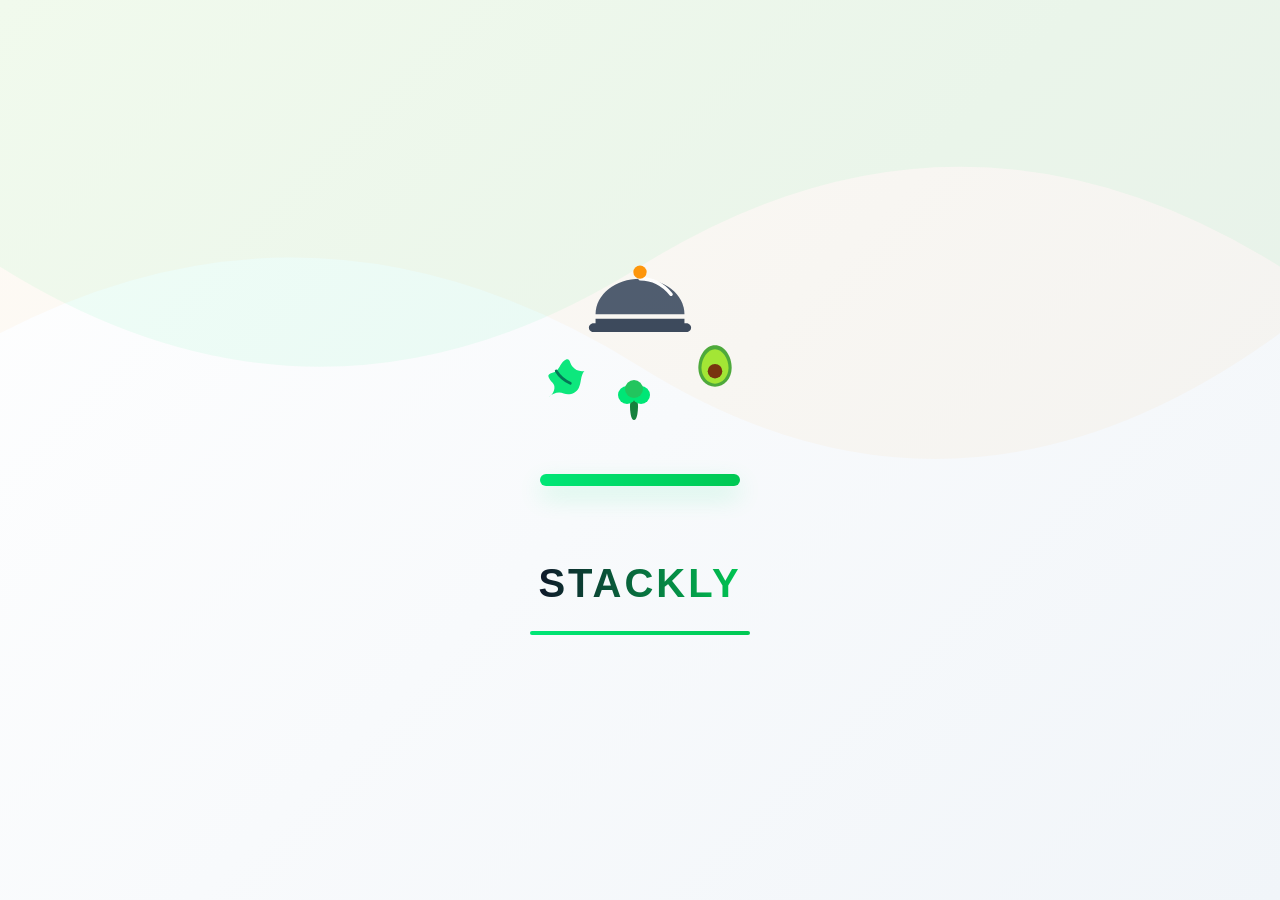
==== index.html @ 3c9f77d8 "Initial commit" ====
<!DOCTYPE html>
<html lang="en">
<head>
  <meta charset="UTF-8">
  <meta name="viewport" content="width=device-width, initial-scale=1.0">
  <title>Stackly - Healthy Catering Food Services</title>
  <link rel="stylesheet" href="style.css">
</head>
<body>

  
  <div id="preloader">
    <svg class="bg-vectors" xmlns="http://w3.org" viewBox="0 0 960 540" preserveAspectRatio="none">
      <path class="bg-wave" fill="rgba(0, 230, 118, 0.06)" d="M0,160 Q240,280 480,160 T960,160 L960,0 L0,0 Z"/>
      <path class="bg-wave" fill="rgba(255, 145, 0, 0.04)" d="M0,200 Q240,100 480,220 T960,200 L960,0 L0,0 Z" style="animation-delay: -3s; animation-duration: 11s;"/>
    </svg>

    <div class="preloader-art">
      <svg class="food-vector salad-leaf" width="45" height="45" viewBox="0 0 24 24" fill="none" xmlns="http://w3.org">
        <path d="M2 22C4.5 19.5 7.5 19 10 20C13 21.2 16.5 19.8 18 17C19.5 14.2 18.8 10.5 21 8C18.5 8.5 16 7.5 14.5 5.5C13 3.5 13.5 1 11 2C8.5 3 8 6.5 6 8C4 9.5 1 9 2 11.5C3 14 5.5 14.5 5 17.5C4.5 20.5 2 22 2 22Z" fill="var(--food-green)" opacity="0.95"/>
        <path d="M6 8C7.5 10.5 10 13 13.5 14.5" stroke="#047857" stroke-width="1.5" stroke-linecap="round"/>
      </svg>

      <svg class="food-vector avocado" width="50" height="50" viewBox="0 0 24 24" fill="none" xmlns="http://w3.org">
        <path d="M12 2C7.5 2 4 7 4 13C4 18 7.5 22 12 22C16.5 22 20 18 20 13C20 7 16.5 2 12 2Z" fill="#4ea93b"/>
        <path d="M12 4C8.5 4 5.5 8.5 5.5 13C5.5 17 8.5 20.5 12 20.5C15.5 20.5 18.5 17 18.5 13C18.5 8.5 15.5 4 12 4Z" fill="#a3e635"/>
        <circle cx="12" cy="14.5" r="3.5" fill="#78350f"/>
      </svg>

      <svg class="food-vector broccoli" width="48" height="48" viewBox="0 0 24 24" fill="none" xmlns="http://w3.org">
        <path d="M10 15C10 12.5 11 11 12 11C13 11 14 12.5 14 15C14 18 13.5 22 12 22C10.5 22 10 18 10 15Z" fill="#15803d"/>
        <circle cx="8.5" cy="9.5" r="4.5" fill="var(--food-green)"/>
        <circle cx="15.5" cy="9.5" r="4.5" fill="var(--food-green)"/>
        <circle cx="12" cy="6.5" r="4.5" fill="#22c55e"/>
      </svg>

      <div class="cloche-container">
        <svg width="110" height="80" viewBox="0 0 24 18" fill="none" xmlns="http://w3.org">
          <path d="M12 4C6.5 4 2 7.5 2 12H22C22 7.5 17.5 4 12 4Z" fill="#475569"/>
          <path d="M12 4C14.8 4 17.3 5.4 19 7.5" stroke="#ffffff" stroke-width="0.75" stroke-linecap="round"/>
          <circle cx="12" cy="2.5" r="1.5" fill="var(--food-orange)"/>
          <path d="M2 13H22V14H22.5C23 14 23.5 14.5 23.5 15C23.5 15.5 23 16 22.5 16H1.5C1 16 0.5 15.5 0.5 15C0.5 14.5 1 14 1.5 14H2V13Z" fill="#334155"/>
        </svg>
      </div>

      <div class="platter"></div>
    </div>

    <div class="brand-title">Stackly</div>

    <div class="progress-wrapper">
      <div class="progress-bar"></div>
    </div>
  </div>

  <!-- Header -->
  <header class="main-header">
    <div class="header-container">
      
      <div class="logo-wrapper" onclick="refreshPage()">
        <img src="[data-uri]" alt="Stackly Logo" class="brand-logo">
        <span class="logo-text">Stackly</span>
      </div>

      <nav class="desktop-nav">
        <a href="#" class="nav-item active">Home</a>
        <a href="#" class="nav-item">Our Menu</a>
        <a href="#" class="nav-item">Meal Plans</a>
        <a href="#" class="nav-item">Catering</a>
        <a href="#" class="nav-item">About Us</a>
        <a href="#" class="nav-item">Contact Us</a>
      </nav>

      <div class="utility-actions">
        <a href="404.html" class="icon-btn" title="Wishlist">
          <svg width="22" height="22" viewBox="0 0 24 24" fill="none" stroke="currentColor" stroke-width="2" stroke-linecap="round" stroke-linejoin="round"><path d="M19 14c1.49-1.46 3-3.21 3-5.5A5.5 5.5 0 0 0 16.5 3c-1.76 0-3 .5-4.5 2-1.5-1.5-2.74-2-4.5-2A5.5 5.5 0 0 0 2 8.5c0 2.3 1.5 4.05 3 5.5l7 7Z"/></svg>
        </a>
        <a href="404.html" class="icon-btn" title="Shopping Cart">
          <svg width="22" height="22" viewBox="0 0 24 24" fill="none" stroke="currentColor" stroke-width="2" stroke-linecap="round" stroke-linejoin="round"><circle cx="8" cy="21" r="1"/><circle cx="19" cy="21" r="1"/><path d="M2.05 2.05h2l2.66 12.42a2 2 0 0 0 2 1.58h9.78a2 2 0 0 0 1.95-1.57l1.65-7.43H5.12"/></svg>
          <span class="cart-badge">0</span>
        </a>
       <button class="auth-btn" onclick="window.location.href='login.html';" title="Login">
  <svg width="18" height="18" viewBox="0 0 24 24" fill="none" stroke="currentColor" stroke-width="2.5" stroke-linecap="round" stroke-linejoin="round">
    <path d="M19 21v-2a4 4 0 0 0-4-4H9a4 4 0 0 0-4 4v2"/>
    <circle cx="12" cy="7" r="4"/>
  </svg>
</button>

      </div>

      <div class="hamburger-menu" id="hamburger-toggle">
        <span></span>
        <span></span>
        <span></span>
      </div>

    </div>
  </header>

  <div class="mobile-menu-overlay" id="mobile-overlay">
    <div class="mobile-menu-card">
      <nav class="mobile-nav-links">
        <a href="#" class="mobile-nav-item active">Home</a>
        <a href="#" class="mobile-nav-item">Our Menu</a>
        <a href="#" class="mobile-nav-item">Meal Plans</a>
        <a href="#" class="mobile-nav-item">Catering</a>
        <a href="#" class="mobile-nav-item">About Us</a>
        <a href="#" class="mobile-nav-item">Contact Us</a>
      </nav>
      <div class="mobile-utilities">
        <a href="404.html" class="mobile-util-link">
          <svg width="20" height="20" viewBox="0 0 24 24" fill="none" stroke="currentColor" stroke-width="2"><path d="M19 14c1.49-1.46 3-3.21 3-5.5A5.5 5.5 0 0 0 16.5 3c-1.76 0-3 .5-4.5 2-1.5-1.5-2.74-2-4.5-2A5.5 5.5 0 0 0 2 8.5c0 2.3 1.5 4.05 3 5.5l7 7Z"/></svg>
          Wishlist
        </a>
        <a href="404.html" class="mobile-util-link">
          <svg width="20" height="20" viewBox="0 0 24 24" fill="none" stroke="currentColor" stroke-width="2"><circle cx="8" cy="21" r="1"/><circle cx="19" cy="21" r="1"/><path d="M2.05 2.05h2l2.66 12.42a2 2 0 0 0 2 1.58h9.78a2 2 0 0 0 1.95-1.57l1.65-7.43H5.12"/></svg>
          Cart Container
        </a>
        <button class="mobile-auth-btn">Sign In / Register</button>
      </div>
    </div>
  </div>



  <script>
    let audioContext = null;
    let soundFired = false;

    function initAndPlaySound() {
      if (soundFired) return;
      try {
        const AudioCtx = window.AudioContext || window.webkitAudioContext;
        if (!AudioCtx) return;
        if (!audioContext) audioContext = new AudioCtx();
        if (audioContext.state === 'suspended') audioContext.resume();

        const osc = audioContext.createOscillator();
        const gainNode = audioContext.createGain();
        osc.connect(gainNode);
        gainNode.connect(audioContext.destination);
        osc.type = 'sine';
        osc.frequency.setValueAtTime(1450, audioContext.currentTime); 
        gainNode.gain.setValueAtTime(0.3, audioContext.currentTime);
        gainNode.gain.exponentialRampToValueAtTime(0.0001, audioContext.currentTime + 1.5);
        osc.start();
        osc.stop(audioContext.currentTime + 1.5);
        
        soundFired = true;
        cleanListeners();
      } catch (e) {}
    }

    function cleanListeners() {
      window.removeEventListener('mousemove', initAndPlaySound);
      window.removeEventListener('touchstart', initAndPlaySound);
      window.removeEventListener('click', initAndPlaySound);
    }

    window.addEventListener('mousemove', initAndPlaySound);
    window.addEventListener('touchstart', initAndPlaySound);
    window.addEventListener('click', initAndPlaySound);

    function refreshPage() {
      window.location.reload(true);
    }

    window.addEventListener('DOMContentLoaded', () => {
      const navItems = document.querySelectorAll('.nav-item, .mobile-nav-item');
      navItems.forEach(item => {
        item.addEventListener('click', function() {
          navItems.forEach(i => i.classList.remove('active'));
          this.classList.add('active');
        });
      });

      const burger = document.getElementById('hamburger-toggle');
      const mobileOverlay = document.getElementById('mobile-overlay');
      
      burger.addEventListener('click', () => {
        burger.classList.toggle('open');
        mobileOverlay.classList.toggle('visible');
      });

      setTimeout(() => {
        const preloader = document.getElementById('preloader');
        const mainApp = document.getElementById('main-app');

        preloader.style.opacity = '0';
        preloader.style.transform = 'scale(1.05)';
        
        setTimeout(() => {
          preloader.style.display = 'none';
          mainApp.style.opacity = '1';
          mainApp.style.transform = 'scale(1)';
          cleanListeners();
        }, 500);

      }, 2000);
    });
  </script>

<section class="crisp-hero-card">
  
  <!-- OPTION 1: Section Backing Custom Background Image Layer -->
  <div class="hero-bg-layer">
    <!-- Update your main background texture file route here -->
    <img src="./Assets/hero-section-bg.jpg" alt="Background Texture" class="bg-asset-img">
  </div>

  <!-- Soft Ambient Graphic Canvas Shapes (Subtle backing circle) -->
  <div class="ambient-circle-graphic"></div>

  <div class="crisp-hero-container">
    
    <!-- LEFT COLUMN: Short & Punchy Action Content Tracks -->
    <div class="crisp-hero-left">
      <span class="hero-badge-tagline">FRESH. LOCAL. DELIVERED.</span>
      
      <!-- Synchronized Cross-Fading Text Segment Block -->
      <div id="hero-text-viewport" class="text-fade-viewport text-visible">
        <h1 class="hero-main-title" id="dynamic-title">Gourmet Meal Blueprints For Your Events</h1>
        <p class="hero-sub-paragraph" id="dynamic-desc">Calibrated dynamic nutritional menus engineered perfectly around your fitness configurations and corporate gatherings.</p>
      </div>

      <div class="hero-cta-button-row">
        <a href="404.html" class="btn-primary-green">Explore Plans</a>
        <a href="404.html" class="btn-secondary-white">View Menu</a>
      </div>
    </div>

    <!-- RIGHT COLUMN: 1.5s Synchronized Photo Target Slot -->
    <div class="crisp-hero-right">
      <div id="hero-image-viewport" class="image-fade-viewport image-visible">
        <!-- OPTION 2: Right-Side Carousel Image Node -->
        <img id="carousel-dish-img" class="crisp-dish-photo-asset" src="./Assets/hero section img 1.jpg" alt="Premium Healthy Catering Menu Platter">
      </div>
    </div>

  </div>
</section>

<style>
    /* ==========================================================================
   SHORT, CRISP & COMPACT FLOATING BENTO HERO BLOCK (IMAGE PARITY FIT)
   ========================================================================== */
.crisp-hero-card {
  position: relative;
  width: 94%;
  max-width: 1300px;
  
  /* Precision clearance avoids sticky header overlays seamlessly */
  margin: 115px auto 40px auto; 
  
  /* Light, refreshing background gradient tones */
  background: linear-gradient(135deg, #f2fbf5 0%, #f7fee7 100%);
  border: 1px solid rgba(0, 230, 118, 0.12);
  border-radius: 36px;
  box-shadow: 0 15px 40px -20px rgba(15, 23, 42, 0.05);
  
  /* Short & compact vertical padding constraint to match standard layout shape */
  padding: 60px 85px; 
  overflow: hidden;
  z-index: 2;
}

/* ==========================================================================
   OPTION Handle: Full Section Background Image Parameter Constraints
   ========================================================================== */
.hero-bg-layer {
  position: absolute;
  top: 0;
  left: 0;
  width: 100%;
  height: 100%;
  pointer-events: none;
  z-index: 1;
}

.bg-asset-img {
  width: 100%;
  height: 100%;
  object-fit: cover;
  opacity: 0.08; /* Blends nicely in the background without affecting text legibility */
}

/* Elegant circular backing glow shape on the right column */
.ambient-circle-graphic {
  position: absolute;
  right: -5%;
  bottom: -20%;
  width: 520px;
  height: 520px;
  background: rgba(220, 252, 231, 0.7);
  border-radius: 50%;
  filter: blur(10px);
  z-index: 2;
  pointer-events: none;
}

.crisp-hero-container {
  width: 100%;
  display: flex;
  justify-content: space-between;
  align-items: center;
  gap: 40px;
  position: relative;
  z-index: 3;
}

/* Left Content Column Configuration */
.crisp-hero-left {
  flex: 1.1;
  display: flex;
  flex-direction: column;
  align-items: flex-start;
}

.hero-badge-tagline {
  font-size: 0.85rem;
  font-weight: 800;
  letter-spacing: 2px;
  color: #16a34a; /* Vibrant theme green color */
  margin-bottom: 20px;
}

/* ==========================================================================
   1.5s STEP CROSS-FADE VIEWPORT ENGINE CONSTRAINTS
   ========================================================================== */
.text-fade-viewport {
  min-height: 190px; /* Rigid constraint halts vertical layout bounce over slide flips */
  opacity: 0;
  transform: translateY(10px);
  transition: opacity 0.28s ease, transform 0.28s ease;
}

.text-fade-viewport.text-visible {
  opacity: 1;
  transform: translateY(0);
}

.hero-main-title {
  font-size: 3.2rem;
  font-weight: 900;
  line-height: 1.15;
  color: #0f172a; /* High contrast deep slate */
  margin-bottom: 18px;
  letter-spacing: -0.5px;
}

.hero-sub-paragraph {
  font-size: 1.1rem;
  color: #475569;
  line-height: 1.6;
  max-width: 520px;
}

/* High-Contrast CTA Button Blocks */
.hero-cta-button-row {
  display: flex;
  align-items: center;
  gap: 16px;
  margin-top: 10px;
}

.btn-primary-green {
  text-decoration: none;
  background: #22c55e;
  color: #ffffff;
  padding: 14px 34px;
  font-weight: 700;
  font-size: 0.95rem;
  border-radius: 12px;
  box-shadow: 0 4px 15px rgba(34, 197, 94, 0.2);
  transition: background 0.25s, transform 0.2s;
}

.btn-primary-green:hover {
  background: #16a34a;
  transform: translateY(-2px);
}

.btn-secondary-white {
  text-decoration: none;
  background: #ffffff;
  color: #1e293b;
  border: 1px solid #e2e8f0;
  padding: 13px 32px;
  font-weight: 700;
  font-size: 0.95rem;
  border-radius: 12px;
  box-shadow: 0 2px 8px rgba(0, 0, 0, 0.02);
  transition: background 0.25s, transform 0.2s;
}

.btn-secondary-white:hover {
  background: #f8fafc;
  transform: translateY(-2px);
}

/* Right Media Platter Section Segments */
.crisp-hero-right {
  flex: 0.9;
  display: flex;
  justify-content: center;
  align-items: center;
}

.image-fade-viewport {
  width: 360px;
  height: 340px;
  display: flex;
  justify-content: center;
  align-items: center;
  opacity: 0;
  transform: scale(0.97);
  transition: opacity 0.28s ease, transform 0.28s ease;
}

.image-fade-viewport.image-visible {
  opacity: 1;
  transform: scale(1);
}

/* Option Handle: Right-Side Carousel Photo Frame Layout Shapes */
.crisp-dish-photo-asset {
  width: 100%;
  height: 100%;
  object-fit: contain; /* Preserves raw image shapes cleanly without weird distortion */
  filter: drop-shadow(0 15px 30px rgba(15, 23, 42, 0.08));
}

/* ==========================================================================
   FLUID STRUCTURAL RESPONSIVE ADAPTATIONS
   ========================================================================== */
@media (max-width: 1100px) {
  .crisp-hero-card { padding: 50px 50px; }
  .hero-main-title { font-size: 2.7rem; }
  .image-fade-viewport { width: 300px; height: 280px; }
}

@media (max-width: 992px) {
  .crisp-hero-card { padding: 45px 24px; margin-top: 105px; border-radius: 24px; }
  .crisp-hero-container { flex-direction: column-reverse; text-align: center; gap: 35px; }
  .crisp-hero-left { align-items: center; }
  .text-fade-viewport { min-height: auto; }
  .hero-main-title { font-size: 2.2rem; }
  .hero-cta-button-row { flex-direction: column; width: 100%; gap: 12px; }
  .btn-primary-green, .btn-secondary-white { width: 100%; text-align: center; }
  .image-fade-viewport { width: 250px; height: 240px; }
  .ambient-circle-graphic { width: 300px; height: 300px; }
}

</style>

<script>
    /* ==========================================================================
   SHORT, CRISP & COMPACT FLOATING BENTO HERO BLOCK (IMAGE PARITY FIT)
   ========================================================================== */
.crisp-hero-card {
  position: relative;
  width: 94%;
  max-width: 1300px;
  
  /* Precision clearance avoids sticky header overlays seamlessly */
  margin: 115px auto 40px auto; 
  
  /* Light, refreshing background gradient tones */
  background: linear-gradient(135deg, #f2fbf5 0%, #f7fee7 100%);
  border: 1px solid rgba(0, 230, 118, 0.12);
  border-radius: 36px;
  box-shadow: 0 15px 40px -20px rgba(15, 23, 42, 0.05);
  
  /* Short & compact vertical padding constraint to match standard layout shape */
  padding: 60px 85px; 
  overflow: hidden;
  z-index: 2;
}

/* ==========================================================================
   OPTION Handle: Full Section Background Image Parameter Constraints
   ========================================================================== */
.hero-bg-layer {
  position: absolute;
  top: 0;
  left: 0;
  width: 100%;
  height: 100%;
  pointer-events: none;
  z-index: 1;
}

.bg-asset-img {
  width: 100%;
  height: 100%;
  object-fit: cover;
  opacity: 0.08; /* Blends nicely in the background without affecting text legibility */
}

/* Elegant circular backing glow shape on the right column */
.ambient-circle-graphic {
  position: absolute;
  right: -5%;
  bottom: -20%;
  width: 520px;
  height: 520px;
  background: rgba(220, 252, 231, 0.7);
  border-radius: 50%;
  filter: blur(10px);
  z-index: 2;
  pointer-events: none;
}

.crisp-hero-container {
  width: 100%;
  display: flex;
  justify-content: space-between;
  align-items: center;
  gap: 40px;
  position: relative;
  z-index: 3;
}

/* Left Content Column Configuration */
.crisp-hero-left {
  flex: 1.1;
  display: flex;
  flex-direction: column;
  align-items: flex-start;
}

.hero-badge-tagline {
  font-size: 0.85rem;
  font-weight: 800;
  letter-spacing: 2px;
  color: #16a34a; /* Vibrant theme green color */
  margin-bottom: 20px;
}

/* ==========================================================================
   1.5s STEP CROSS-FADE VIEWPORT ENGINE CONSTRAINTS
   ========================================================================== */
.text-fade-viewport {
  min-height: 190px; /* Rigid constraint halts vertical layout bounce over slide flips */
  opacity: 0;
  transform: translateY(10px);
  transition: opacity 0.28s ease, transform 0.28s ease;
}

.text-fade-viewport.text-visible {
  opacity: 1;
  transform: translateY(0);
}

.hero-main-title {
  font-size: 3.2rem;
  font-weight: 900;
  line-height: 1.15;
  color: #0f172a; /* High contrast deep slate */
  margin-bottom: 18px;
  letter-spacing: -0.5px;
}

.hero-sub-paragraph {
  font-size: 1.1rem;
  color: #475569;
  line-height: 1.6;
  max-width: 520px;
}

/* High-Contrast CTA Button Blocks */
.hero-cta-button-row {
  display: flex;
  align-items: center;
  gap: 16px;
  margin-top: 10px;
}

.btn-primary-green {
  text-decoration: none;
  background: #22c55e;
  color: #ffffff;
  padding: 14px 34px;
  font-weight: 700;
  font-size: 0.95rem;
  border-radius: 12px;
  box-shadow: 0 4px 15px rgba(34, 197, 94, 0.2);
  transition: background 0.25s, transform 0.2s;
}

.btn-primary-green:hover {
  background: #16a34a;
  transform: translateY(-2px);
}

.btn-secondary-white {
  text-decoration: none;
  background: #ffffff;
  color: #1e293b;
  border: 1px solid #e2e8f0;
  padding: 13px 32px;
  font-weight: 700;
  font-size: 0.95rem;
  border-radius: 12px;
  box-shadow: 0 2px 8px rgba(0, 0, 0, 0.02);
  transition: background 0.25s, transform 0.2s;
}

.btn-secondary-white:hover {
  background: #f8fafc;
  transform: translateY(-2px);
}

/* Right Media Platter Section Segments */
.crisp-hero-right {
  flex: 0.9;
  display: flex;
  justify-content: center;
  align-items: center;
}

.image-fade-viewport {
  width: 360px;
  height: 340px;
  display: flex;
  justify-content: center;
  align-items: center;
  opacity: 0;
  transform: scale(0.97);
  transition: opacity 0.28s ease, transform 0.28s ease;
}

.image-fade-viewport.image-visible {
  opacity: 1;
  transform: scale(1);
}

/* Option Handle: Right-Side Carousel Photo Frame Layout Shapes */
.crisp-dish-photo-asset {
  width: 100%;
  height: 100%;
  object-fit: contain; /* Preserves raw image shapes cleanly without weird distortion */
  filter: drop-shadow(0 15px 30px rgba(15, 23, 42, 0.08));
}

/* ==========================================================================
   FLUID STRUCTURAL RESPONSIVE ADAPTATIONS
   ========================================================================== */
@media (max-width: 1100px) {
  .crisp-hero-card { padding: 50px 50px; }
  .hero-main-title { font-size: 2.7rem; }
  .image-fade-viewport { width: 300px; height: 280px; }
}

@media (max-width: 992px) {
  .crisp-hero-card { padding: 45px 24px; margin-top: 105px; border-radius: 24px; }
  .crisp-hero-container { flex-direction: column-reverse; text-align: center; gap: 35px; }
  .crisp-hero-left { align-items: center; }
  .text-fade-viewport { min-height: auto; }
  .hero-main-title { font-size: 2.2rem; }
  .hero-cta-button-row { flex-direction: column; width: 100%; gap: 12px; }
  .btn-primary-green, .btn-secondary-white { width: 100%; text-align: center; }
  .image-fade-viewport { width: 250px; height: 240px; }
  .ambient-circle-graphic { width: 300px; height: 300px; }
}

</script>
</body>
</html>
---- style.css ----
:root {
  --bg-primary: #f8fafc; /* Crisp light slate background */
  --bg-header: rgba(255, 255, 255, 0.85); /* Bright glass header overlay */
  --bg-card: #ffffff;
  --accent-bright: #00e676; /* Vivid wellness green */
  --accent-glow: #00c853;
  --food-green: #00e676;
  --food-orange: #ff9100;
  --text-dark: #0f172a; /* Strong legible text targets */
  --text-muted: #64748b;
  --text-light: #94a3b8;
}

* {
  box-sizing: border-box;
  margin: 0;
  padding: 0;
}

body {
  font-family: 'Segoe UI', Roboto, Helvetica, Arial, sans-serif;
  background-color: var(--bg-primary);
  color: var(--text-dark);
  overflow-x: hidden;
}

/* Bright Preloader Canvas */
#preloader {
  position: fixed;
  top: 0;
  left: 0;
  width: 100%;
  height: 100vh;
  background: linear-gradient(135deg, #ffffff 0%, #f1f5f9 100%);
  display: flex;
  flex-direction: column;
  justify-content: center;
  align-items: center;
  z-index: 9999;
  transition: opacity 0.5s ease, transform 0.5s ease;
}

.bg-vectors {
  position: absolute;
  top: 0;
  left: 0;
  width: 100%;
  height: 100%;
  z-index: 1;
  pointer-events: none;
}

.bg-wave {
  animation: morphWaves 8s ease-in-out infinite alternate;
}

@keyframes morphWaves {
  0% { d: path("M0,160 Q240,280 480,160 T960,160 L960,0 L0,0 Z"); }
  50% { d: path("M0,200 Q240,100 480,220 T960,200 L960,0 L0,0 Z"); }
  100% { d: path("M0,140 Q240,240 480,120 T960,180 L960,0 L0,0 Z"); }
}

.preloader-art {
  position: relative;
  width: 280px;
  height: 280px;
  z-index: 2;
  display: flex;
  justify-content: center;
  align-items: center;
}

.cloche-container {
  position: absolute;
  width: 160px;
  height: 160px;
  display: flex;
  justify-content: center;
  align-items: center;
  animation: clocheLift 2s cubic-bezier(0.25, 1, 0.5, 1) forwards;
}

@keyframes clocheLift {
  0% { transform: translateY(0); }
  25% { transform: translateY(0); }
  65% { transform: translateY(-115px) rotate(-12deg); }
  100% { transform: translateY(-105px) rotate(0deg); opacity: 0.95; }
}

.food-vector {
  position: absolute;
  opacity: 0;
  transform: scale(0);
  z-index: 1;
}

.salad-leaf {
  top: 90px;
  left: 45px;
  animation: popFoodOut 0.6s cubic-bezier(0.175, 0.885, 0.32, 1.275) forwards 0.5s, floatItem 3s ease-in-out infinite alternate 1.1s;
}

.avocado {
  top: 75px;
  right: 40px;
  animation: popFoodOut 0.6s cubic-bezier(0.175, 0.885, 0.32, 1.275) forwards 0.65s, floatItem 2.6s ease-in-out infinite alternate 1.25s;
}

.broccoli {
  top: 110px;
  left: 110px;
  animation: popFoodOut 0.6s cubic-bezier(0.175, 0.885, 0.32, 1.275) forwards 0.8s, floatItem 3.4s ease-in-out infinite alternate 1.4s;
}

@keyframes popFoodOut {
  0% { transform: scale(0) translateY(20px); opacity: 0; }
  100% { transform: scale(1) translateY(0); opacity: 1; }
}

@keyframes floatItem {
  0% { transform: translateY(0px) rotate(0deg); }
  100% { transform: translateY(-8px) rotate(5deg); }
}

.platter {
  position: absolute;
  bottom: 60px;
  width: 200px;
  height: 12px;
  background: linear-gradient(90deg, var(--accent-bright), var(--accent-glow));
  border-radius: 6px;
  box-shadow: 0 10px 25px rgba(0, 230, 118, 0.2);
  z-index: 3;
}

.brand-title {
  font-size: 2.5rem;
  font-weight: 800;
  letter-spacing: 3px;
  text-transform: uppercase;
  background: linear-gradient(to right, var(--text-dark), var(--accent-glow));
  -webkit-background-clip: text;
  -webkit-text-fill-color: transparent;
  margin-top: 15px;
  z-index: 2;
  opacity: 0;
  transform: translateY(15px);
  animation: textFadeIn 0.8s ease forwards 0.2s;
}

@keyframes textFadeIn {
  to { opacity: 1; transform: translateY(0); }
}

.progress-wrapper {
  position: relative;
  width: 220px;
  height: 4px;
  background: rgba(0, 0, 0, 0.06);
  border-radius: 2px;
  margin-top: 25px;
  overflow: hidden;
  z-index: 2;
}

.progress-bar {
  width: 0%;
  height: 100%;
  background: linear-gradient(90deg, var(--accent-bright), var(--accent-glow));
  box-shadow: 0 0 10px var(--accent-bright);
  animation: loadTime 2s linear forwards;
}

@keyframes loadTime {
  to { width: 100%; }
}

/* ==========================================================================
   BRIGHT GLASS FIXED NAVIGATION HEADER STYLE
   ========================================================================== */
.main-header {
  position: fixed;
  top: 0;
  left: 0;
  width: 100%;
  height: 80px;
  background: var(--bg-header);
  backdrop-filter: blur(16px);
  -webkit-backdrop-filter: blur(16px);
  border-bottom: 1px solid rgba(0, 230, 118, 0.15); /* Clean glowing green baseline */
  box-shadow: 0 4px 20px rgba(15, 23, 42, 0.04);
  z-index: 990;
  display: flex;
  align-items: center;
}

.header-container {
  width: 100%;
  max-width: 1300px;
  margin: 0 auto;
  padding: 0 30px;
  display: flex;
  justify-content: space-between;
  align-items: center;
}

.logo-wrapper {
  display: flex;
  align-items: center;
  gap: 12px;
  cursor: pointer;
  user-select: none;
}

.brand-logo {
  width: 32px;
  height: 32px;
  object-fit: contain;
  transition: transform 0.4s cubic-bezier(0.175, 0.885, 0.32, 1.275);
}

.logo-wrapper:hover .brand-logo {
  transform: rotate(15deg) scale(1.1);
}

.logo-text {
  font-size: 1.6rem;
  font-weight: 800;
  letter-spacing: 1px;
  background: linear-gradient(to right, var(--text-dark), var(--accent-glow));
  -webkit-background-clip: text;
  -webkit-text-fill-color: transparent;
}

.desktop-nav {
  display: flex;
  align-items: center;
  gap: 32px;
}

.nav-item {
  text-decoration: none;
  color: var(--text-muted);
  font-size: 0.95rem;
  font-weight: 600;
  position: relative;
  padding: 8px 0;
  transition: color 0.3s ease;
}

.nav-item:hover {
  color: var(--text-dark);
}

.nav-item::after {
  content: '';
  position: absolute;
  bottom: 0;
  left: 50%;
  width: 0;
  height: 2.5px;
  background: var(--accent-bright);
  box-shadow: 0 0 10px var(--accent-bright);
  transition: width 0.3s ease, left 0.3s ease;
}

.nav-item:hover::after {
  width: 100%;
  left: 0;
}

.nav-item.active {
  color: var(--accent-glow);
  font-weight: 700;
}

.nav-item.active::after {
  width: 100%;
  left: 0;
}

.utility-actions {
  display: flex;
  align-items: center;
  gap: 18px;
}

.icon-btn {
  background: none;
  border: none;
  color: var(--text-muted);
  cursor: pointer;
  position: relative;
  display: flex;
  justify-content: center;
  align-items: center;
  width: 42px;
  height: 42px;
  border-radius: 50px;
  background: rgba(0, 0, 0, 0.03);
  transition: color 0.3s, background 0.3s, transform 0.2s;
  text-decoration: none;
}

.icon-btn:hover {
  color: var(--accent-glow);
  background: rgba(0, 230, 118, 0.08);
  transform: translateY(-2px);
}

.cart-badge {
  position: absolute;
  top: -2px;
  right: -2px;
  background: var(--food-orange);
  color: #ffffff;
  font-size: 0.75rem;
  font-weight: 900;
  width: 18px;
  height: 18px;
  border-radius: 50px;
  display: flex;
  justify-content: center;
  align-items: center;
  box-shadow: 0 0 10px rgba(255, 145, 0, 0.4);
}

.auth-btn {
  background: linear-gradient(90deg, var(--accent-bright), var(--accent-glow));
  color: #ffffff;
  border: none;
  width: 42px;
  height: 42px;
  border-radius: 50px;
  cursor: pointer;
  display: flex;
  justify-content: center;
  align-items: center;
  box-shadow: 0 4px 12px rgba(0, 230, 118, 0.3);
  transition: transform 0.3s, box-shadow 0.3s;
}

.auth-btn:hover {
  transform: scale(1.05);
  box-shadow: 0 4px 20px var(--accent-glow);
}

.hamburger-menu {
  display: none;
  flex-direction: column;
  justify-content: space-between;
  width: 24px;
  height: 18px;
  cursor: pointer;
  z-index: 1001;
}

.hamburger-menu span {
  width: 100%;
  height: 2.5px;
  background-color: var(--text-dark);
  border-radius: 2px;
  transition: transform 0.3s ease, opacity 0.3s ease;
}

.hamburger-menu.open span:nth-child(1) {
  transform: translateY(8px) rotate(45deg);
}

.hamburger-menu.open span:nth-child(2) {
  opacity: 0;
}

.hamburger-menu.open span:nth-child(3) {
  transform: translateY(-8px) rotate(-45deg);
}

/* Mobile Fly-out Overlay */
.mobile-menu-overlay {
  position: fixed;
  top: 0;
  left: 0;
  width: 100%;
  height: 100vh;
  background: rgba(15, 23, 42, 0.3);
  backdrop-filter: blur(12px);
  -webkit-backdrop-filter: blur(12px);
  z-index: 980;
  opacity: 0;
  pointer-events: none;
  display: none; 
  transition: opacity 0.4s ease;
}

.mobile-menu-overlay.visible {
  opacity: 1;
  pointer-events: auto;
  display: block;
}

.mobile-menu-card {
  position: absolute;
  top: 0;
  right: -320px;
  width: 320px;
  height: 100%;
  background: #ffffff;
  border-left: 1px solid rgba(0, 230, 118, 0.1);
  padding: 100px 40px 40px 40px;
  display: flex;
  flex-direction: column;
  justify-content: space-between;
  transition: right 0.4s cubic-bezier(0.16, 1, 0.3, 1);
}

.mobile-menu-overlay.visible .mobile-menu-card {
  right: 0;
}

.mobile-nav-links {
  display: flex;
  flex-direction: column;
  gap: 24px;
}

.mobile-nav-item {
  text-decoration: none;
  color: var(--text-muted);
  font-size: 1.25rem;
  font-weight: 600;
  transition: color 0.3s;
}

.mobile-nav-item.active {
  color: var(--accent-glow);
}

.mobile-utilities {
  display: flex;
  flex-direction: column;
  gap: 20px;
  border-top: 1px solid rgba(0, 0, 0, 0.06);
  padding-top: 30px;
}

.mobile-util-link {
  display: flex;
  align-items: center;
  gap: 12px;
  color: var(--text-muted);
  text-decoration: none;
  font-weight: 600;
}

.mobile-auth-btn {
  background: linear-gradient(90deg, var(--accent-bright), var(--accent-glow));
  color: #ffffff;
  border: none;
  width: 100%;
  padding: 14px;
  font-weight: 700;
  font-size: 1rem;
  border-radius: 12px;
  cursor: pointer;
  box-shadow: 0 4px 15px rgba(0, 230, 118, 0.2);
}

/* Master Welcome Layout Framework */
#main-app {
  display: flex;
  justify-content: center;
  align-items: center;
  min-height: 100vh;
  padding: 120px 20px 40px 20px;
  opacity: 0;
  transform: scale(0.97);
transition: opacity 0.6s ease, transform 0.6s ease;text-align: center;}.welcome-card {background: var(--bg-card);
    border: 1px solid rgba(0, 0, 0, 0.05);padding: 4rem 2rem;border-radius: 32px;max-width: 600px;
    box-shadow: 0 20px 40px -15px rgba(15, 23, 42, 0.06);}.welcome-card h1 {font-size: 2.5rem;margin-bottom: 1.5rem;
        color: var(--text-dark);}.welcome-card p {color: var(--text-muted);line-height: 1.7;font-size: 1.05rem;}@media (max-width: 992px) 
{.desktop-nav, .utility-actions {display: none !important;}.hamburger-menu {display: flex;}}
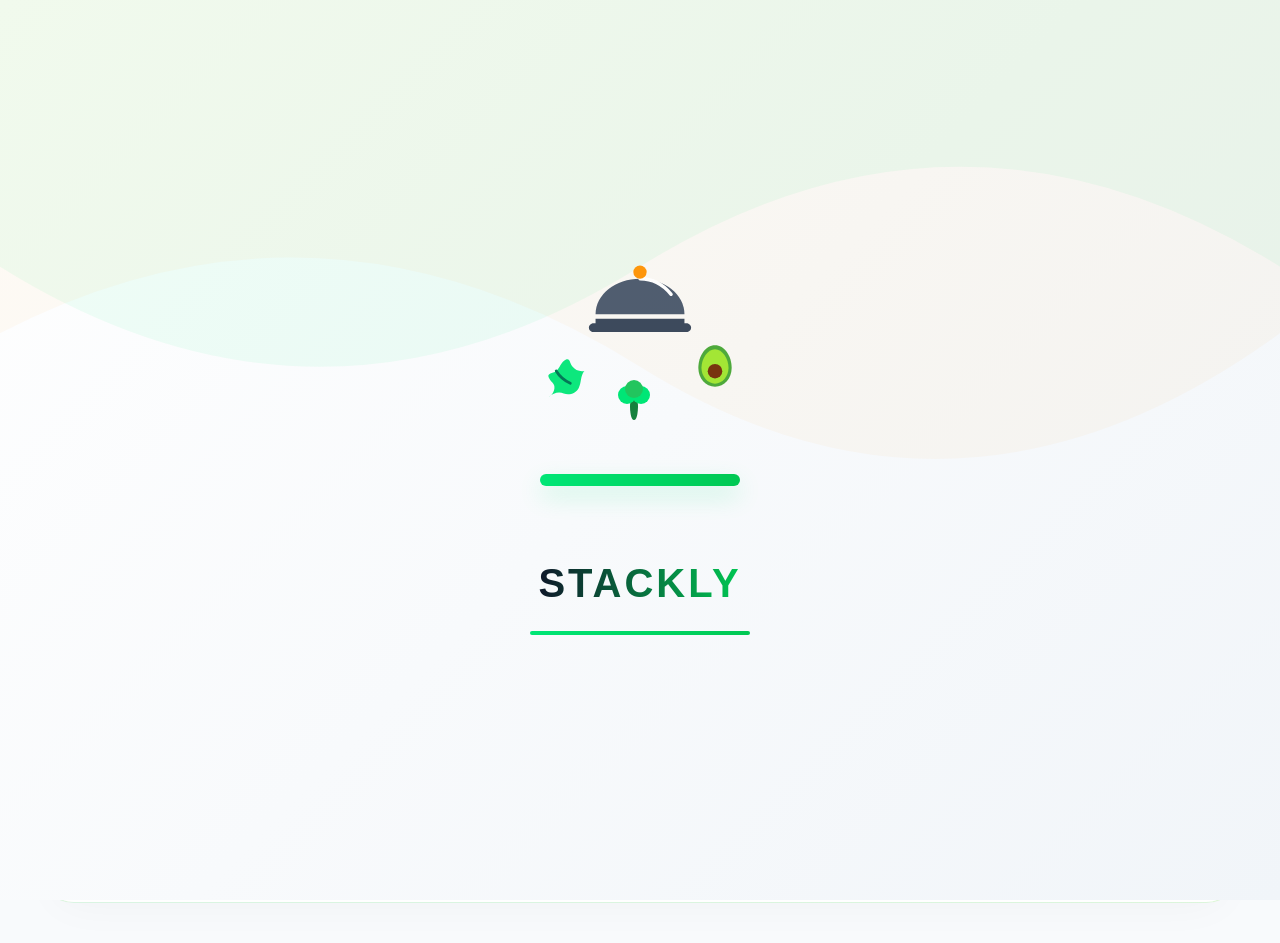
==== commit 82b6f45d: "home page hero section" ====
--- a/index.html
+++ b/index.html
@@ -200,74 +200,277 @@
     });
   </script>
 
-<section class="crisp-hero-card">
-  
-  <!-- OPTION 1: Section Backing Custom Background Image Layer -->
-  <div class="hero-bg-layer">
-    <!-- Update your main background texture file route here -->
-    <img src="./Assets/hero-section-bg.jpg" alt="Background Texture" class="bg-asset-img">
+<!-- MASTER CINEMATIC FLOATING HERO SECTION CANVAS -->
+<section class="premium-grocery-hero">
+  
+  <!-- Floating Environmental Vector Icons Layer -->
+  <div class="hero-floating-elements">
+    <!-- Floating Organic Spinach Leaf 1 -->
+    <svg class="bg-float-icon fi-leaf-1" width="34" height="34" viewBox="0 0 24 24" fill="none" xmlns="http://w3.org">
+      <path d="M2 22C4.5 19.5 7.5 19 10 20C13 21.2 16.5 19.8 18 17C19.5 14.2 18.8 10.5 21 8C18.5 8.5 16 7.5 14.5 5.5C13 3.5 13.5 1 11 2C8.5 3 8 6.5 6 8C4 9.5 1 9 2 11.5C3 14 5.5 14.5 5 17.5C4.5 20.5 2 22 2 22Z" fill="#22c55e" opacity="0.15"/>
+    </svg>
+    <!-- Floating Organic Spinach Leaf 2 -->
+    <svg class="bg-float-icon fi-leaf-2" width="28" height="28" viewBox="0 0 24 24" fill="none" xmlns="http://w3.org">
+      <path d="M2 22C4.5 19.5 7.5 19 10 20C13 21.2 16.5 19.8 18 17C19.5 14.2 18.8 10.5 21 8C18.5 8.5 16 7.5 14.5 5.5C13 3.5 13.5 1 11 2C8.5 3 8 6.5 6 8C4 9.5 1 9 2 11.5C3 14 5.5 14.5 5 17.5C4.5 20.5 2 22 2 22Z" fill="#16a34a" opacity="0.12"/>
+    </svg>
   </div>
 
-  <!-- Soft Ambient Graphic Canvas Shapes (Subtle backing circle) -->
-  <div class="ambient-circle-graphic"></div>
-
-  <div class="crisp-hero-container">
+  <!-- Ambient Light Backdrop Mask Circle -->
+  <div class="hero-mask-circle"></div>
+
+  <div class="hero-card-container">
     
-    <!-- LEFT COLUMN: Short & Punchy Action Content Tracks -->
-    <div class="crisp-hero-left">
-      <span class="hero-badge-tagline">FRESH. LOCAL. DELIVERED.</span>
+    <!-- LEFT COLUMN: Typist Engine Copy Track -->
+    <div class="hero-left-content">
+      <span class="hero-badge-tagline">FRESH. HEALTHY. DELIVERED.</span>
       
-      <!-- Synchronized Cross-Fading Text Segment Block -->
-      <div id="hero-text-viewport" class="text-fade-viewport text-visible">
-        <h1 class="hero-main-title" id="dynamic-title">Gourmet Meal Blueprints For Your Events</h1>
-        <p class="hero-sub-paragraph" id="dynamic-desc">Calibrated dynamic nutritional menus engineered perfectly around your fitness configurations and corporate gatherings.</p>
+      <div class="hero-text-viewport">
+        <!-- Built-in letter typing animation anchor point -->
+        <h1 class="hero-main-title" id="typewriter-headline"></h1>
+        <p class="hero-sub-paragraph">Nutritious, chef-crafted gourmet meal blueprints designed dynamically around your corporate events, fitness plans, and private banquets.</p>
+  </p>
       </div>
 
       <div class="hero-cta-button-row">
-        <a href="404.html" class="btn-primary-green">Explore Plans</a>
-        <a href="404.html" class="btn-secondary-white">View Menu</a>
-      </div>
-    </div>
-
-    <!-- RIGHT COLUMN: 1.5s Synchronized Photo Target Slot -->
-    <div class="crisp-hero-right">
-      <div id="hero-image-viewport" class="image-fade-viewport image-visible">
-        <!-- OPTION 2: Right-Side Carousel Image Node -->
-        <img id="carousel-dish-img" class="crisp-dish-photo-asset" src="./Assets/hero section img 1.jpg" alt="Premium Healthy Catering Menu Platter">
-      </div>
-    </div>
-
+        <a href="404.html" class="btn-primary-green">
+          <svg width="18" height="18" viewBox="0 0 24 24" fill="none" stroke="currentColor" stroke-width="2.5" stroke-linecap="round" stroke-linejoin="round"><circle cx="9" cy="21" r="1"/><circle cx="20" cy="21" r="1"/><path d="M1 1h4l2.68 13.39a2 2 0 0 0 2 1.61h9.72a2 2 0 0 0 2-1.61L23 6H6"/></svg>
+          Book Catering
+        </a>
+        <a href="404.html" class="btn-secondary-white">
+          <svg width="18" height="18" viewBox="0 0 24 24" fill="none" stroke="currentColor" stroke-width="2.5" stroke-linecap="round" stroke-linejoin="round"><path d="M20.59 13.41l-7.17 7.17a2 2 0 0 1-2.83 0L2 12V2h10l8.59 8.59a2 2 0 0 1 0 2.82z"/><line x1="7" y1="7" x2="7.01" y2="7"/></svg>
+          Explore Menus
+        </a>
+      </div>
+    </div>
+
+    <!-- RIGHT COLUMN: SENSORY DECK (MANGO PLATER + SURROUNDING FLOATING FOOD INGREDIENTS) -->
+    <div class="hero-right-media">
+      <div class="sensory-platter-deck">
+        
+        <!-- SURROUNDING IMMERSIVE INGREDIENT 1: Healthy Organic Egg Shape -->
+        <div class="platter-food-satellite item-egg">
+          <svg width="34" height="42" viewBox="0 0 34 42" xmlns="http://w3.org">
+            <path d="M17 2C7.5 2 2 16 2 26C2 34.5 8.5 40 17 40C25.5 40 32 34.5 32 26C32 16 26.5 2 17 2Z" fill="#fffdfa" stroke="#e2e8f0" stroke-width="2"/>
+            <circle cx="17" cy="26" r="10" fill="#ffb300"/>
+          </svg>
+        </div>
+
+        <!-- SURROUNDING IMMERSIVE INGREDIENT 2: Crisp Tomato Slice Veggie -->
+        <div class="platter-food-satellite item-tomato">
+          <svg width="38" height="38" viewBox="0 0 40 40" xmlns="http://w3.org">
+            <circle cx="20" cy="20" r="18" fill="#ef4444"/>
+            <circle cx="20" cy="20" r="14" fill="#f87171"/>
+            <circle cx="20" cy="20" r="10" fill="none" stroke="#dc2626" stroke-width="3" stroke-dasharray="6,4"/>
+          </svg>
+        </div>
+
+        <!-- SURROUNDING IMMERSIVE INGREDIENT 3: Fresh Broccoli Veggie Floret -->
+        <div class="platter-food-satellite item-broccoli">
+          <svg width="40" height="40" viewBox="0 0 24 24" fill="none" xmlns="http://w3.org">
+            <path d="M10 15C10 12.5 11 11 12 11C13 11 14 12.5 14 15C14 18 13.5 22 12 22C10.5 22 10 18 10 15Z" fill="#15803d"/>
+            <circle cx="8.5" cy="9.5" r="5" fill="#22c55e"/>
+            <circle cx="15.5" cy="9.5" r="5" fill="#22c55e"/>
+            <circle cx="12" cy="6.5" r="5" fill="#4ade80"/>
+          </svg>
+        </div>
+
+        <!-- CREATIVE MANGO-SHAPED CERAMIC MASK SYSTEM -->
+        <div class="mango-platter-mask">
+          <img class="mango-photo-asset" src="./Assests/hero section img 1.webp" alt="Premium Healthy Catering Dish Platter">
+        </div>
+
+      </div>
+    </div>
+
+  </div>
+
+  <!-- ADDED: 4 Stacked Horizontal Feature Benefit Cards (Cascading Entrances) -->
+  <div class="hero-features-footer">
+    
+    <!-- CARD 1 -->
+    <div class="feature-footer-card animate-card delay-1">
+      <div class="footer-icon-circle color-green">✓</div>
+      <div class="footer-card-text">
+        <h4>100% Fresh</h4>
+        <p>Fresh ingredients everyday</p>
+      </div>
+    </div>
+
+    <!-- CARD 2 -->
+    <div class="feature-footer-card animate-card delay-2">
+      <div class="footer-icon-circle color-olive">🥗</div>
+      <div class="footer-card-text">
+        <h4>Healthy & Balanced</h4>
+        <p>Nutritionist approved meals</p>
+      </div>
+    </div>
+
+    <!-- CARD 3 -->
+    <div class="feature-footer-card animate-card delay-3">
+      <div class="footer-icon-circle color-lime">🚚</div>
+      <div class="footer-card-text">
+        <h4>On-time Delivery</h4>
+        <p>Hot & hygienic meals delivered</p>
+      </div>
+    </div>
+
+    <!-- CARD 4 -->
+    <div class="feature-footer-card animate-card delay-4">
+      <div class="footer-icon-circle color-emerald">🤝</div>
+      <div class="footer-card-text">
+        <h4>Trusted by 500+</h4>
+        <p>Companies & happy customers</p>
+      </div>
+    </div>
+
+  </div>
+
+  <!-- DYNAMIC MORPHING WAVY BOTTOM DIVIDER BASE RAIL -->
+  <div class="hero-wave-bottom-track">
+    <svg xmlns="http://w3.org" viewBox="0 0 1440 160" preserveAspectRatio="none">
+      <path class="wave-path-animated" fill="#ffffff" d="M0,96 C280,160 420,32 720,96 C1020,160 1160,32 1440,96 L1440,160 L0,160 Z"></path>
+    </svg>
   </div>
 </section>
 
+
+<script>
+  // High-Performance Javascript Typewriter Engine Frame Loop
+  const targetHeadlineText = "Stackly Catering Food Services";
+  const typewriterElementNode = document.getElementById('typewriter-headline');
+  
+  function triggerLetterByLetterSequence(text, targetNode, delaySpeed = 55) {
+    let letterIndex = 0;
+    targetNode.textContent = ""; 
+    
+    function appendNextLetter() {
+      if (letterIndex < text.length) {
+        targetNode.textContent += text.charAt(letterIndex);
+        letterIndex++;
+        setTimeout(appendNextLetter, delaySpeed);
+      }
+    }
+    appendNextLetter();
+  }
+
+  window.addEventListener('DOMContentLoaded', () => {
+    // Starts gracefully immediately after the preloader sets screen visibility handoff
+    setTimeout(() => {
+      triggerLetterByLetterSequence(targetHeadlineText, typewriterElementNode, 50);
+    }, 2100);
+  });
+</script>
+
 <style>
-    /* ==========================================================================
-   SHORT, CRISP & COMPACT FLOATING BENTO HERO BLOCK (IMAGE PARITY FIT)
-   ========================================================================== */
-.crisp-hero-card {
+
+  /* ==========================================================================
+   INTEGRATED 4-CARD FEATURE BENEFIT GRID LAYOUT (FOOTER TRACK)
+   ========================================================================== */
+.hero-features-footer {
+  width: 100%;
+  margin-top: 50px;
+  display: grid;
+  grid-template-columns: repeat(4, 1fr);
+  gap: 20px;
+  position: relative;
+  z-index: 10;
+}
+
+.feature-footer-card {
+  background: #ffffff;
+  border: 1px solid rgba(0, 0, 0, 0.02);
+  padding: 15px;
+  border-radius: 18px;
+  box-shadow: 0 10px 30px -5px rgba(30, 41, 59, 0.04);
+  display: flex;
+  align-items: center;
+  gap: 14px;
+}
+
+.footer-icon-circle {
+  width: 44px;
+  height: 44px;
+  border-radius: 50%;
+  display: flex;
+  justify-content: center;
+  align-items: center;
+  font-size: 1.15rem;
+}
+.footer-icon-circle.color-green   { background: #e8f5e9; color: #2e7d32; }
+.footer-icon-circle.color-olive   { background: #f1f8e9; color: #558b2f; }
+.footer-icon-circle.color-lime    { background: #f9fbe7; color: #9e9d24; }
+.footer-icon-circle.color-emerald { background: #e0f2f1; color: #00695c; }
+
+.footer-card-text h4 { font-size: 0.95rem; font-weight: 800; color: #1e293b; margin-bottom: 2px; }
+.footer-card-text p { font-size: 0.8rem; color: #64748b; font-weight: 500; }
+
+/* ==========================================================================
+   STAGGERED ONE-BY-ONE SLIDE ENTRANCE ANIMATIONS
+   ========================================================================== */
+.animate-card {
+  opacity: 0;
+  transform: translateY(20px);
+  animation: bentoRevealUp 0.65s cubic-bezier(0.16, 1, 0.3, 1) forwards;
+}
+
+/* Stagger times are calibrated to fire sequentially once the preloader ends */
+.delay-1 { animation-delay: 2.2s; }
+.delay-2 { animation-delay: 2.35s; }
+.delay-3 { animation-delay: 2.5s; }
+.delay-4 { animation-delay: 2.65s; }
+
+@keyframes bentoRevealUp {
+  to { opacity: 1; transform: translateY(0); }
+}
+
+/* Responsive Grid Adaptation layer */
+@media (max-width: 1100px) {
+  .hero-features-footer { grid-template-columns: repeat(2, 1fr); gap: 16px; }
+}
+
+@media (max-width: 640px) {
+  .hero-features-footer { grid-template-columns: 1fr; gap: 12px; }
+}
+
+ /* ==========================================================================
+   SHORT, CRISP FLOATING SLATE CARD WITH MANGO FRAME & SATELLITE FOODS
+   ========================================================================== */
+.premium-grocery-hero {
   position: relative;
   width: 94%;
   max-width: 1300px;
   
-  /* Precision clearance avoids sticky header overlays seamlessly */
+  /* Clears sticky layout header parameters natively */
   margin: 115px auto 40px auto; 
   
-  /* Light, refreshing background gradient tones */
-  background: linear-gradient(135deg, #f2fbf5 0%, #f7fee7 100%);
-  border: 1px solid rgba(0, 230, 118, 0.12);
+  /* Matches pale, radiant green layout backdrop tones from your sample image */
+  background: linear-gradient(135deg, #f3fbf6 0%, #f7fee7 100%);
+  border: 1px solid rgba(34, 197, 94, 0.12);
   border-radius: 36px;
-  box-shadow: 0 15px 40px -20px rgba(15, 23, 42, 0.05);
-  
-  /* Short & compact vertical padding constraint to match standard layout shape */
-  padding: 60px 85px; 
+  box-shadow: 0 20px 45px -20px rgba(15, 23, 42, 0.04);
+  
+  /* Compact visual layout padding metrics protecting content boundaries */
+  padding: 65px 85px 150px 85px; /* Base pad safeguards bottom waving divider rails from overlap */
   overflow: hidden;
   z-index: 2;
 }
 
-/* ==========================================================================
-   OPTION Handle: Full Section Background Image Parameter Constraints
-   ========================================================================== */
-.hero-bg-layer {
+/* Background Backdrop Mask Circle Layout */
+.hero-mask-circle {
+  position: absolute;
+  right: -5%;
+  bottom: -22%;
+  width: 540px;
+  height: 540px;
+  background: rgba(220, 252, 231, 0.7);
+  border-radius: 50%;
+  filter: blur(8px);
+  z-index: 2;
+  pointer-events: none;
+}
+
+/* Environmental Backwards Background Leaf Vector Trajectories */
+.hero-floating-elements {
   position: absolute;
   top: 0;
   left: 0;
@@ -277,28 +480,16 @@
   z-index: 1;
 }
 
-.bg-asset-img {
-  width: 100%;
-  height: 100%;
-  object-fit: cover;
-  opacity: 0.08; /* Blends nicely in the background without affecting text legibility */
-}
-
-/* Elegant circular backing glow shape on the right column */
-.ambient-circle-graphic {
-  position: absolute;
-  right: -5%;
-  bottom: -20%;
-  width: 520px;
-  height: 520px;
-  background: rgba(220, 252, 231, 0.7);
-  border-radius: 50%;
-  filter: blur(10px);
-  z-index: 2;
-  pointer-events: none;
-}
-
-.crisp-hero-container {
+.bg-float-icon { position: absolute; }
+.fi-leaf-1 { top: 15%; left: 8%; animation: bgLeafDrift 6s ease-in-out infinite alternate; }
+.fi-leaf-2 { bottom: 25%; left: 4%; animation: bgLeafDrift 5s ease-in-out infinite alternate-reverse; }
+
+@keyframes bgLeafDrift {
+  0% { transform: translateY(0) rotate(0deg); opacity: 0.1; }
+  100% { transform: translateY(-15px) rotate(15deg); opacity: 0.15; }
+}
+
+.hero-card-container {
   width: 100%;
   display: flex;
   justify-content: space-between;
@@ -308,8 +499,8 @@
   z-index: 3;
 }
 
-/* Left Content Column Configuration */
-.crisp-hero-left {
+/* Left Typography Segment Column Tracks */
+.hero-left-content {
   flex: 1.1;
   display: flex;
   flex-direction: column;
@@ -320,75 +511,79 @@
   font-size: 0.85rem;
   font-weight: 800;
   letter-spacing: 2px;
-  color: #16a34a; /* Vibrant theme green color */
-  margin-bottom: 20px;
-}
-
-/* ==========================================================================
-   1.5s STEP CROSS-FADE VIEWPORT ENGINE CONSTRAINTS
-   ========================================================================== */
-.text-fade-viewport {
-  min-height: 190px; /* Rigid constraint halts vertical layout bounce over slide flips */
-  opacity: 0;
-  transform: translateY(10px);
-  transition: opacity 0.28s ease, transform 0.28s ease;
-}
-
-.text-fade-viewport.text-visible {
-  opacity: 1;
-  transform: translateY(0);
+  color: #16a34a; 
+  margin-bottom: 22px;
+}
+
+.hero-text-viewport {
+  min-height: 200px; /* Anchors content box heights securely over typing loops */
 }
 
 .hero-main-title {
-  font-size: 3.2rem;
+  font-size: 3.4rem;
   font-weight: 900;
   line-height: 1.15;
-  color: #0f172a; /* High contrast deep slate */
+  color: #0f172a; 
   margin-bottom: 18px;
-  letter-spacing: -0.5px;
-}
+  letter-spacing: -1px;
+}
+
+/* Character typist blink cursor underscore line accent indicator */
+.hero-main-title::after {
+  content: '|';
+  color: #22c55e;
+  font-weight: 400;
+  animation: blinkCursor 0.75s step-end infinite;
+}
+@keyframes blinkCursor { from, to { opacity: 0 } 50% { opacity: 1 } }
 
 .hero-sub-paragraph {
-  font-size: 1.1rem;
+  font-size: 1.15rem;
   color: #475569;
   line-height: 1.6;
   max-width: 520px;
 }
 
-/* High-Contrast CTA Button Blocks */
+/* Interactive CTA Button Row Layouts */
 .hero-cta-button-row {
   display: flex;
   align-items: center;
   gap: 16px;
-  margin-top: 10px;
+  margin-top: 15px;
 }
 
 .btn-primary-green {
   text-decoration: none;
   background: #22c55e;
   color: #ffffff;
+  padding: 15px 36px;
+  font-weight: 700;
+  font-size: 0.95rem;
+  border-radius: 12px;
+  display: inline-flex;
+  align-items: center;
+  gap: 10px;
+  box-shadow: 0 4px 15px rgba(34, 197, 94, 0.22);
+  transition: background 0.25s, transform 0.2s;
+}
+
+.btn-primary-green:hover {
+  background: #16a34a;
+  transform: translateY(-2px);
+}
+
+.btn-secondary-white {
+  text-decoration: none;
+  background: #ffffff;
+  color: #1e293b;
+  border: 1px solid #cbd5e1;
   padding: 14px 34px;
   font-weight: 700;
   font-size: 0.95rem;
   border-radius: 12px;
-  box-shadow: 0 4px 15px rgba(34, 197, 94, 0.2);
-  transition: background 0.25s, transform 0.2s;
-}
-
-.btn-primary-green:hover {
-  background: #16a34a;
-  transform: translateY(-2px);
-}
-
-.btn-secondary-white {
-  text-decoration: none;
-  background: #ffffff;
-  color: #1e293b;
-  border: 1px solid #e2e8f0;
-  padding: 13px 32px;
-  font-weight: 700;
-  font-size: 0.95rem;
-  border-radius: 12px;
+  display: inline-flex;
+  align-items: center;
+  gap: 10px;
   box-shadow: 0 2px 8px rgba(0, 0, 0, 0.02);
   transition: background 0.25s, transform 0.2s;
 }
@@ -398,272 +593,397 @@
   transform: translateY(-2px);
 }
 
-/* Right Media Platter Section Segments */
-.crisp-hero-right {
+/* Right Media Platter Section Tracks */
+.hero-right-media {
   flex: 0.9;
   display: flex;
   justify-content: center;
   align-items: center;
 }
 
-.image-fade-viewport {
-  width: 360px;
-  height: 340px;
+/* ==========================================================================
+   INTERACTIVE SENSORY PLATER DECK WITH SATELLITE FLOATING INGREDIENTS
+   ========================================================================== */
+.sensory-platter-deck {
+  position: relative;
+  width: 440px;
+  height: 440px;
   display: flex;
   justify-content: center;
   align-items: center;
-  opacity: 0;
-  transform: scale(0.97);
-  transition: opacity 0.28s ease, transform 0.28s ease;
-}
-
-.image-fade-viewport.image-visible {
-  opacity: 1;
-  transform: scale(1);
-}
-
-/* Option Handle: Right-Side Carousel Photo Frame Layout Shapes */
-.crisp-dish-photo-asset {
+}
+
+/* Highly Creative Asymmetrical Mango Platter Curvature Mask Shape */
+.mango-platter-mask {
+  width: 380px;
+  height: 380px;
+  position: relative;
+  z-index: 5;
+  overflow: hidden;
+  
+  /* Distinct premium bezier mapping creating an exquisite organic mango drop layout */
+  border-radius: 70% 30% 75% 25% / 45% 75% 25% 55%;
+  
+  border: 6px solid #ffffff; /* Clean platter border ring */
+  box-shadow: 0 30px 65px -20px rgba(15, 23, 42, 0.15);
+  transition: border-radius 0.6s ease-in-out, box-shadow 0.3s ease;
+  
+  /* Infinite, gentle floating motion path stream */
+  animation: primaryMangoFloat 5s ease-in-out infinite alternate;
+}
+
+.mango-platter-mask:hover {
+  border-radius: 60% 40% 65% 35% / 55% 65% 35% 45%;
+  box-shadow: 0 35px 75px -10px rgba(34, 197, 94, 0.22);
+}
+
+.mango-photo-asset {
   width: 100%;
   height: 100%;
-  object-fit: contain; /* Preserves raw image shapes cleanly without weird distortion */
-  filter: drop-shadow(0 15px 30px rgba(15, 23, 42, 0.08));
+  object-fit: cover; /* Securely crops the custom photograph into the clean mango frame */
+}
+
+@keyframes primaryMangoFloat {
+  0% { transform: translateY(0px) rotate(0deg); }
+  100% { transform: translateY(-16px) rotate(1deg); }
+}
+
+/* ==========================================================================
+   IMMERSIVE FLOATING FOOD SATELLITES (EGGS & VEGGIES)
+   ========================================================================== */
+.platter-food-satellite {
+  position: absolute;
+  z-index: 6; /* Floats over the edges of the plate for a premium look */
+  filter: drop-shadow(0 10px 20px rgba(15, 23, 42, 0.08));
+  pointer-events: none;
+}
+
+/* Independent floating speed orbits mimicking an active culinary ecosystem */
+.item-egg {
+  top: 4%;
+  left: 2%;
+  animation: satelliteFloatEgg 4s ease-in-out infinite alternate;
+}
+
+.item-tomato {
+  bottom: 8%;
+  left: -2%;
+  animation: satelliteFloatTomato 4.8s ease-in-out infinite alternate-reverse;
+}
+
+.item-broccoli {
+  top: 45%;
+  right: -2%;
+  animation: satelliteFloatBroccoli 5.5s ease-in-out infinite alternate;
+}
+
+@keyframes satelliteFloatEgg {
+  0% { transform: translateY(0) scale(0.95) rotate(-5deg); }
+  100% { transform: translateY(-14px) scale(1.02) rotate(5deg); }
+}
+
+@keyframes satelliteFloatTomato {
+  0% { transform: translateY(0) scale(1) rotate(0deg); }
+  100% { transform: translateY(12px) scale(0.96) rotate(-15deg); }
+}
+
+@keyframes satelliteFloatBroccoli {
+  0% { transform: translateY(0) scale(0.95); }
+  100% { transform: translateY(-18px) scale(1.05) rotate(8deg); }
+}
+
+/* ==========================================================================
+   DYNAMIC CONTINUOUS MORPHING WAVE DIVIDER BASE RAIL
+   ========================================================================== */
+.hero-wave-bottom-track {
+  position: absolute;
+  bottom: -2px;
+  left: 0;
+  width: 100%;
+  line-height: 0;
+  z-index: 4;
+}
+
+.hero-wave-bottom-track svg { width: 100%; height: 100px; }
+.wave-path-animated { animation: continuousUndulation 6s ease-in-out infinite alternate; }
+
+@keyframes continuousUndulation {
+  0% { d: path("M0,96 C280,160 420,32 720,96 C1020,160 1160,32 1440,96 L1440,160 L0,160 Z"); }
+  50% { d: path("M0,120 C320,60 400,140 760,80 C1120,20 1200,130 1440,100 L1440,160 L0,160 Z"); }
+  100% { d: path("M0,80 C240,40 460,150 700,110 C940,70 1200,50 1440,120 L1440,160 L0,160 Z"); }
 }
 
 /* ==========================================================================
    FLUID STRUCTURAL RESPONSIVE ADAPTATIONS
    ========================================================================== */
 @media (max-width: 1100px) {
-  .crisp-hero-card { padding: 50px 50px; }
-  .hero-main-title { font-size: 2.7rem; }
-  .image-fade-viewport { width: 300px; height: 280px; }
+  .premium-grocery-hero { padding: 50px 50px 130px 50px; }
+  .hero-main-title { font-size: 2.8rem; }
+  .sensory-platter-deck { width: 360px; height: 360px; }
+  .mango-platter-mask { width: 310px; height: 310px; }
 }
 
 @media (max-width: 992px) {
-  .crisp-hero-card { padding: 45px 24px; margin-top: 105px; border-radius: 24px; }
-  .crisp-hero-container { flex-direction: column-reverse; text-align: center; gap: 35px; }
-  .crisp-hero-left { align-items: center; }
-  .text-fade-viewport { min-height: auto; }
+  .premium-grocery-hero { padding: 45px 24px 115px 24px; margin-top: 105px; border-radius: 24px; }
+  .hero-card-container { flex-direction: column-reverse; text-align: center; gap: 35px; }
+  .hero-left-content { align-items: center; }
+  .hero-text-viewport { min-height: auto; }
   .hero-main-title { font-size: 2.2rem; }
   .hero-cta-button-row { flex-direction: column; width: 100%; gap: 12px; }
-  .btn-primary-green, .btn-secondary-white { width: 100%; text-align: center; }
-  .image-fade-viewport { width: 250px; height: 240px; }
-  .ambient-circle-graphic { width: 300px; height: 300px; }
+  .btn-primary-green, .btn-secondary-white { width: 100%; justify-content: center; }
+  .sensory-platter-deck { width: 280px; height: 280px; }
+  .mango-platter-mask { width: 240px; height: 240px; }
+  .hero-mask-circle { width: 320px; height: 320px; }
+  .platter-food-satellite { transform: scale(0.85); }
 }
 
 </style>
 
-<script>
-    /* ==========================================================================
-   SHORT, CRISP & COMPACT FLOATING BENTO HERO BLOCK (IMAGE PARITY FIT)
-   ========================================================================== */
-.crisp-hero-card {
-  position: relative;
-  width: 94%;
-  max-width: 1300px;
-  
-  /* Precision clearance avoids sticky header overlays seamlessly */
-  margin: 115px auto 40px auto; 
-  
-  /* Light, refreshing background gradient tones */
-  background: linear-gradient(135deg, #f2fbf5 0%, #f7fee7 100%);
-  border: 1px solid rgba(0, 230, 118, 0.12);
-  border-radius: 36px;
-  box-shadow: 0 15px 40px -20px rgba(15, 23, 42, 0.05);
-  
-  /* Short & compact vertical padding constraint to match standard layout shape */
-  padding: 60px 85px; 
-  overflow: hidden;
-  z-index: 2;
-}
-
-/* ==========================================================================
-   OPTION Handle: Full Section Background Image Parameter Constraints
-   ========================================================================== */
-.hero-bg-layer {
-  position: absolute;
-  top: 0;
-  left: 0;
-  width: 100%;
-  height: 100%;
-  pointer-events: none;
-  z-index: 1;
-}
-
-.bg-asset-img {
-  width: 100%;
-  height: 100%;
-  object-fit: cover;
-  opacity: 0.08; /* Blends nicely in the background without affecting text legibility */
-}
-
-/* Elegant circular backing glow shape on the right column */
-.ambient-circle-graphic {
-  position: absolute;
-  right: -5%;
-  bottom: -20%;
-  width: 520px;
-  height: 520px;
-  background: rgba(220, 252, 231, 0.7);
+<!-- ULTRA-BRIGHT FIXED VERTICAL SOCIAL MEDIA STRIP -->
+<div class="fixed-vertical-socials">
+  
+  <!-- Facebook Tracker Track -->
+  <a href="404.html" class="social-v-link" title="Follow on Facebook">
+    <svg width="20" height="20" viewBox="0 0 24 24" fill="none" stroke="currentColor" stroke-width="2.2" stroke-linecap="round" stroke-linejoin="round"><path d="M18 2h-3a5 5 0 0 0-5 5v3H7v4h3v8h4v-4h3l1-4h-4V7a1 1 0 0 1 1-1h3z"/></svg>
+  </a>
+
+  <!-- Instagram Tracker Track -->
+  <a href="404.html" class="social-v-link" title="Follow on Instagram">
+    <svg width="20" height="20" viewBox="0 0 24 24" fill="none" stroke="currentColor" stroke-width="2.2" stroke-linecap="round" stroke-linejoin="round"><rect x="2" y="2" width="20" height="20" rx="5" ry="5"/><path d="M16 11.37A4 4 0 1 1 12.63 8 4 4 0 0 1 16 11.37z"/><line x1="17.5" y1="6.5" x2="17.51" y2="6.5"/></svg>
+  </a>
+
+  <!-- Twitter / X Tracker Track -->
+  <a href="404.html" class="social-v-link" title="Follow on X (Twitter)">
+    <svg width="20" height="20" viewBox="0 0 24 24" fill="none" stroke="currentColor" stroke-width="2.2" stroke-linecap="round" stroke-linejoin="round"><path d="M22 4s-.7 2.1-2 3.4c1.6 10-9.4 17.3-18 11.6 2.2.1 4.4-.6 6-2C3 15.5.5 9.6 3 5c2.2 2.6 5.6 4.1 9 4-.9-4.2 4-6.6 7-3.8 1.1 0 3-1.2 3-1.2z"/></svg>
+  </a>
+
+  <!-- LinkedIn Tracker Track -->
+  <a href="404.html" class="social-v-link" title="Connect on LinkedIn">
+    <svg width="20" height="20" viewBox="0 0 24 24" fill="none" stroke="currentColor" stroke-width="2.2" stroke-linecap="round" stroke-linejoin="round"><path d="M16 8a6 6 0 0 1 6 6v7h-4v-7a2 2 0 0 0-2-2 2 2 0 0 0-2 2v7h-4v-7a6 6 0 0 1 6-6z"/><rect x="2" y="9" width="4" height="12"/><circle cx="4" cy="4" r="2"/></svg>
+  </a>
+
+  <!-- Connecting Linear Baseline Ribbon Accent -->
+  <div class="social-v-line"></div>
+</div>
+
+<style>
+  /* ==========================================================================
+   FIXED LOWER-LEFT CORNER VERTICAL SOCIAL MATRIX
+   ========================================================================== */
+.fixed-vertical-socials {
+  position: fixed;
+  bottom: 0;
+  left: 45px; /* Safely metrics layout away from the viewport outer window trim */
+  display: flex;
+  flex-direction: column;
+  align-items: center;
+  gap: 22px;
+  z-index: 1000; /* Overlays background canvases, hero wrappers, and wavy dividers smoothly */
+  opacity: 0;
+  transform: translateY(30px);
+  animation: socialStripReveal 0.8s cubic-bezier(0.16, 1, 0.3, 1) forwards;
+  animation-delay: 2.8s; /* Timed perfectly to step in after your bottom cards complete cascading entries */
+}
+
+/* Fluid entrance slide tracking on initialization */
+@keyframes socialStripReveal {
+  to { opacity: 1; transform: translateY(0); }
+}
+
+.social-v-link {
+  color: #64748b; /* Clean neutral default slate tone */
+  text-decoration: none;
+  display: flex;
+  justify-content: center;
+  align-items: center;
+  width: 42px;
+  height: 42px;
   border-radius: 50%;
-  filter: blur(10px);
-  z-index: 2;
-  pointer-events: none;
-}
-
-.crisp-hero-container {
-  width: 100%;
-  display: flex;
-  justify-content: space-between;
-  align-items: center;
-  gap: 40px;
-  position: relative;
-  z-index: 3;
-}
-
-/* Left Content Column Configuration */
-.crisp-hero-left {
-  flex: 1.1;
-  display: flex;
-  flex-direction: column;
-  align-items: flex-start;
-}
-
-.hero-badge-tagline {
-  font-size: 0.85rem;
-  font-weight: 800;
-  letter-spacing: 2px;
-  color: #16a34a; /* Vibrant theme green color */
-  margin-bottom: 20px;
-}
-
-/* ==========================================================================
-   1.5s STEP CROSS-FADE VIEWPORT ENGINE CONSTRAINTS
-   ========================================================================== */
-.text-fade-viewport {
-  min-height: 190px; /* Rigid constraint halts vertical layout bounce over slide flips */
-  opacity: 0;
-  transform: translateY(10px);
-  transition: opacity 0.28s ease, transform 0.28s ease;
-}
-
-.text-fade-viewport.text-visible {
-  opacity: 1;
-  transform: translateY(0);
-}
-
-.hero-main-title {
-  font-size: 3.2rem;
-  font-weight: 900;
-  line-height: 1.15;
-  color: #0f172a; /* High contrast deep slate */
-  margin-bottom: 18px;
-  letter-spacing: -0.5px;
-}
-
-.hero-sub-paragraph {
-  font-size: 1.1rem;
-  color: #475569;
-  line-height: 1.6;
-  max-width: 520px;
-}
-
-/* High-Contrast CTA Button Blocks */
-.hero-cta-button-row {
-  display: flex;
-  align-items: center;
-  gap: 16px;
-  margin-top: 10px;
-}
-
-.btn-primary-green {
-  text-decoration: none;
-  background: #22c55e;
-  color: #ffffff;
-  padding: 14px 34px;
-  font-weight: 700;
-  font-size: 0.95rem;
-  border-radius: 12px;
-  box-shadow: 0 4px 15px rgba(34, 197, 94, 0.2);
-  transition: background 0.25s, transform 0.2s;
-}
-
-.btn-primary-green:hover {
-  background: #16a34a;
-  transform: translateY(-2px);
-}
-
-.btn-secondary-white {
-  text-decoration: none;
   background: #ffffff;
-  color: #1e293b;
   border: 1px solid #e2e8f0;
-  padding: 13px 32px;
-  font-weight: 700;
-  font-size: 0.95rem;
-  border-radius: 12px;
-  box-shadow: 0 2px 8px rgba(0, 0, 0, 0.02);
-  transition: background 0.25s, transform 0.2s;
-}
-
-.btn-secondary-white:hover {
-  background: #f8fafc;
-  transform: translateY(-2px);
-}
-
-/* Right Media Platter Section Segments */
-.crisp-hero-right {
-  flex: 0.9;
-  display: flex;
-  justify-content: center;
-  align-items: center;
-}
-
-.image-fade-viewport {
-  width: 360px;
-  height: 340px;
-  display: flex;
-  justify-content: center;
-  align-items: center;
-  opacity: 0;
-  transform: scale(0.97);
-  transition: opacity 0.28s ease, transform 0.28s ease;
-}
-
-.image-fade-viewport.image-visible {
-  opacity: 1;
-  transform: scale(1);
-}
-
-/* Option Handle: Right-Side Carousel Photo Frame Layout Shapes */
-.crisp-dish-photo-asset {
-  width: 100%;
-  height: 100%;
-  object-fit: contain; /* Preserves raw image shapes cleanly without weird distortion */
-  filter: drop-shadow(0 15px 30px rgba(15, 23, 42, 0.08));
+  box-shadow: 0 4px 15px rgba(0, 0, 0, 0.03);
+  transition: color 0.3s cubic-bezier(0.16, 1, 0.3, 1), 
+              background 0.3s cubic-bezier(0.16, 1, 0.3, 1), 
+              border-color 0.3s,
+              transform 0.2s;
+}
+
+/* Micro-Interaction glow on pointer action states */
+.social-v-link:hover {
+  color: #22c55e; /* Shifts into your signature theme bright green color */
+  background: #f0fdf4;
+  border-color: rgba(34, 197, 94, 0.3);
+  transform: translateX(4px) scale(1.05); /* Soft drift pulls sideways dynamically */
+  box-shadow: 0 10px 20px rgba(34, 197, 94, 0.08);
+}
+
+/* Premium Architectural Connecting Anchor Ribbon Line */
+.social-v-line {
+  width: 2px;
+  height: 70px;
+  background: linear-gradient(to bottom, #cbd5e1, rgba(203, 213, 225, 0));
+  border-radius: 2px;
 }
 
 /* ==========================================================================
    FLUID STRUCTURAL RESPONSIVE ADAPTATIONS
    ========================================================================== */
-@media (max-width: 1100px) {
-  .crisp-hero-card { padding: 50px 50px; }
-  .hero-main-title { font-size: 2.7rem; }
-  .image-fade-viewport { width: 300px; height: 280px; }
-}
-
 @media (max-width: 992px) {
-  .crisp-hero-card { padding: 45px 24px; margin-top: 105px; border-radius: 24px; }
-  .crisp-hero-container { flex-direction: column-reverse; text-align: center; gap: 35px; }
-  .crisp-hero-left { align-items: center; }
-  .text-fade-viewport { min-height: auto; }
-  .hero-main-title { font-size: 2.2rem; }
-  .hero-cta-button-row { flex-direction: column; width: 100%; gap: 12px; }
-  .btn-primary-green, .btn-secondary-white { width: 100%; text-align: center; }
-  .image-fade-viewport { width: 250px; height: 240px; }
-  .ambient-circle-graphic { width: 300px; height: 300px; }
-}
+  /* Tucks away cleanly on mobile resolutions to guarantee zero interference with content layers */
+  .fixed-vertical-socials {
+    display: none !important;
+  }
+}
+
+</style>
+
+<!-- REWRITTEN MINIMALIST FIXED RIGHT-SIDE BOT NOTIFIER -->
+<div class="fixed-bot-wrapper">
+  
+  <!-- Single-Line Floating Greeting Bubble -->
+  <div class="bot-welcome-tooltip" id="bot-bubble">
+    <div class="tooltip-text-track">
+      Hi, welcome! 😊
+    </div>
+    <div class="tooltip-tail"></div>
+  </div>
+
+  <!-- Unified Theme-Green Vector Shutter Icon Button (Redirects straight to 404.html) -->
+  <a href="404.html" class="bot-trigger-badge" id="bot-toggle-btn" title="Click to view Support Center">
+    <!-- Clean Food Service Theme-Related Cloche / Cooking Vector Icon -->
+    <svg width="26" height="26" viewBox="0 0 24 24" fill="none" stroke="currentColor" stroke-width="2.5" stroke-linecap="round" stroke-linejoin="round">
+      <path d="M2 18h20v2H2z"/>
+      <path d="M12 4a7 7 0 0 1 7 7H5a7 7 0 0 1 7-7z"/>
+      <path d="M12 2v2"/>
+    </svg>
+  </a>
+
+</div>
+
+<style>
+  /* ==========================================================================
+   STREAMLINED FIXED RIGHT-SIDE BOT CONTAINER
+   ========================================================================== */
+.fixed-bot-wrapper {
+  position: fixed;
+  bottom: 35px;
+  right: 45px; /* Mirrored layout alignment matches your left vertical social column */
+  display: flex;
+  flex-direction: column;
+  align-items: flex-end;
+  gap: 12px;
+  z-index: 1100; /* Keeps it layered cleanly over your hero card margins */
+}
+
+/* ==========================================================================
+   SINGLE-LINE GREETING BALLOON TRACKS
+   ========================================================================== */
+.bot-welcome-tooltip {
+  position: relative;
+  background: #0f172a; /* Premium deep slate backing canvas */
+  color: #ffffff;
+  padding: 10px 18px;
+  border-radius: 12px;
+  font-size: 0.88rem;
+  font-weight: 700;
+  box-shadow: 0 10px 25px rgba(15, 23, 42, 0.12);
+  white-space: nowrap; /* Forces content to render tightly in a single crisp line */
+  opacity: 0;
+  transform: translateY(10px) scale(0.95);
+  transition: opacity 0.35s cubic-bezier(0.16, 1, 0.3, 1), 
+              transform 0.35s cubic-bezier(0.16, 1, 0.3, 1);
+  pointer-events: none;
+}
+
+/* Dynamic display class triggered seamlessly by JavaScript timers */
+.bot-welcome-tooltip.bubble-active {
+  opacity: 1;
+  transform: translateY(0) scale(1);
+}
+
+.tooltip-tail {
+  position: absolute;
+  bottom: -5px;
+  right: 22px;
+  width: 10px;
+  height: 10px;
+  background: #0f172a;
+  transform: rotate(45deg);
+}
+
+/* ==========================================================================
+   MINIMALIST THEME GREEN ACTION NOTIFIER BADGE
+   ========================================================================== */
+.bot-trigger-badge {
+  text-decoration: none;
+  background: linear-gradient(135deg, #22c55e 0%, #16a34a 100%); /* High-vibrancy theme green color */
+  color: #ffffff;
+  width: 56px;
+  height: 56px;
+  border-radius: 50%;
+  display: flex;
+  justify-content: center;
+  align-items: center;
+  box-shadow: 0 10px 25px rgba(22, 163, 74, 0.35);
+  transition: transform 0.3s cubic-bezier(0.16, 1, 0.3, 1), box-shadow 0.3s;
+  
+  /* Infinite, soft visual layout floating animation */
+  animation: primaryBotFloat 4s ease-in-out infinite alternate;
+}
+
+.bot-trigger-badge:hover {
+  transform: scale(1.08) rotate(8deg);
+  box-shadow: 0 14px 35px rgba(22, 163, 74, 0.5);
+}
+
+@keyframes primaryBotFloat {
+  0% { transform: translateY(0px); }
+  100% { transform: translateY(-10px); }
+}
+
+/* ==========================================================================
+   FLUID STRUCTURAL RESPONSIVE ADAPTATIONS
+   ========================================================================== */
+@media (max-width: 768px) {
+  .fixed-bot-wrapper { bottom: 20px; right: 20px; }
+  .bot-trigger-badge { width: 48px; height: 48px; }
+  .bot-welcome-tooltip { font-size: 0.8rem; padding: 8px 14px; }
+}
+
+</style>
+
+<script>
+  // ==========================================================================
+// KINETIC DELAYED SUPPORT BOT GREETING RUNNER ENGINE
+// ==========================================================================
+const botBubbleNode = document.getElementById('bot-bubble');
+
+// 1. Initial trigger setting: reveals tooltip bubble after hero section load finishes
+window.addEventListener('DOMContentLoaded', () => {
+  setTimeout(() => {
+    if (botBubbleNode) {
+      botBubbleNode.classList.add('bubble-active');
+      
+      // Flash welcome prompt for 2.5s before disappearing smoothly
+      setTimeout(() => {
+        botBubbleNode.classList.remove('bubble-active');
+      }, 2500);
+    }
+  }, 3200); // Launches exactly after your bottom layout card cascades settle in
+});
+
+// 2. Continuous 5-Second (5000ms) interval timeline runner loop
+setInterval(() => {
+  if (botBubbleNode) {
+    botBubbleNode.classList.add('bubble-active');
+    
+    // Auto-disappear after 2.5 seconds to protect clean viewport spaces
+    setTimeout(() => {
+      botBubbleNode.classList.remove('bubble-active');
+    }, 2500);
+  }
+}, 5000);
 
 </script>
 </body>
-</html>
+</html>
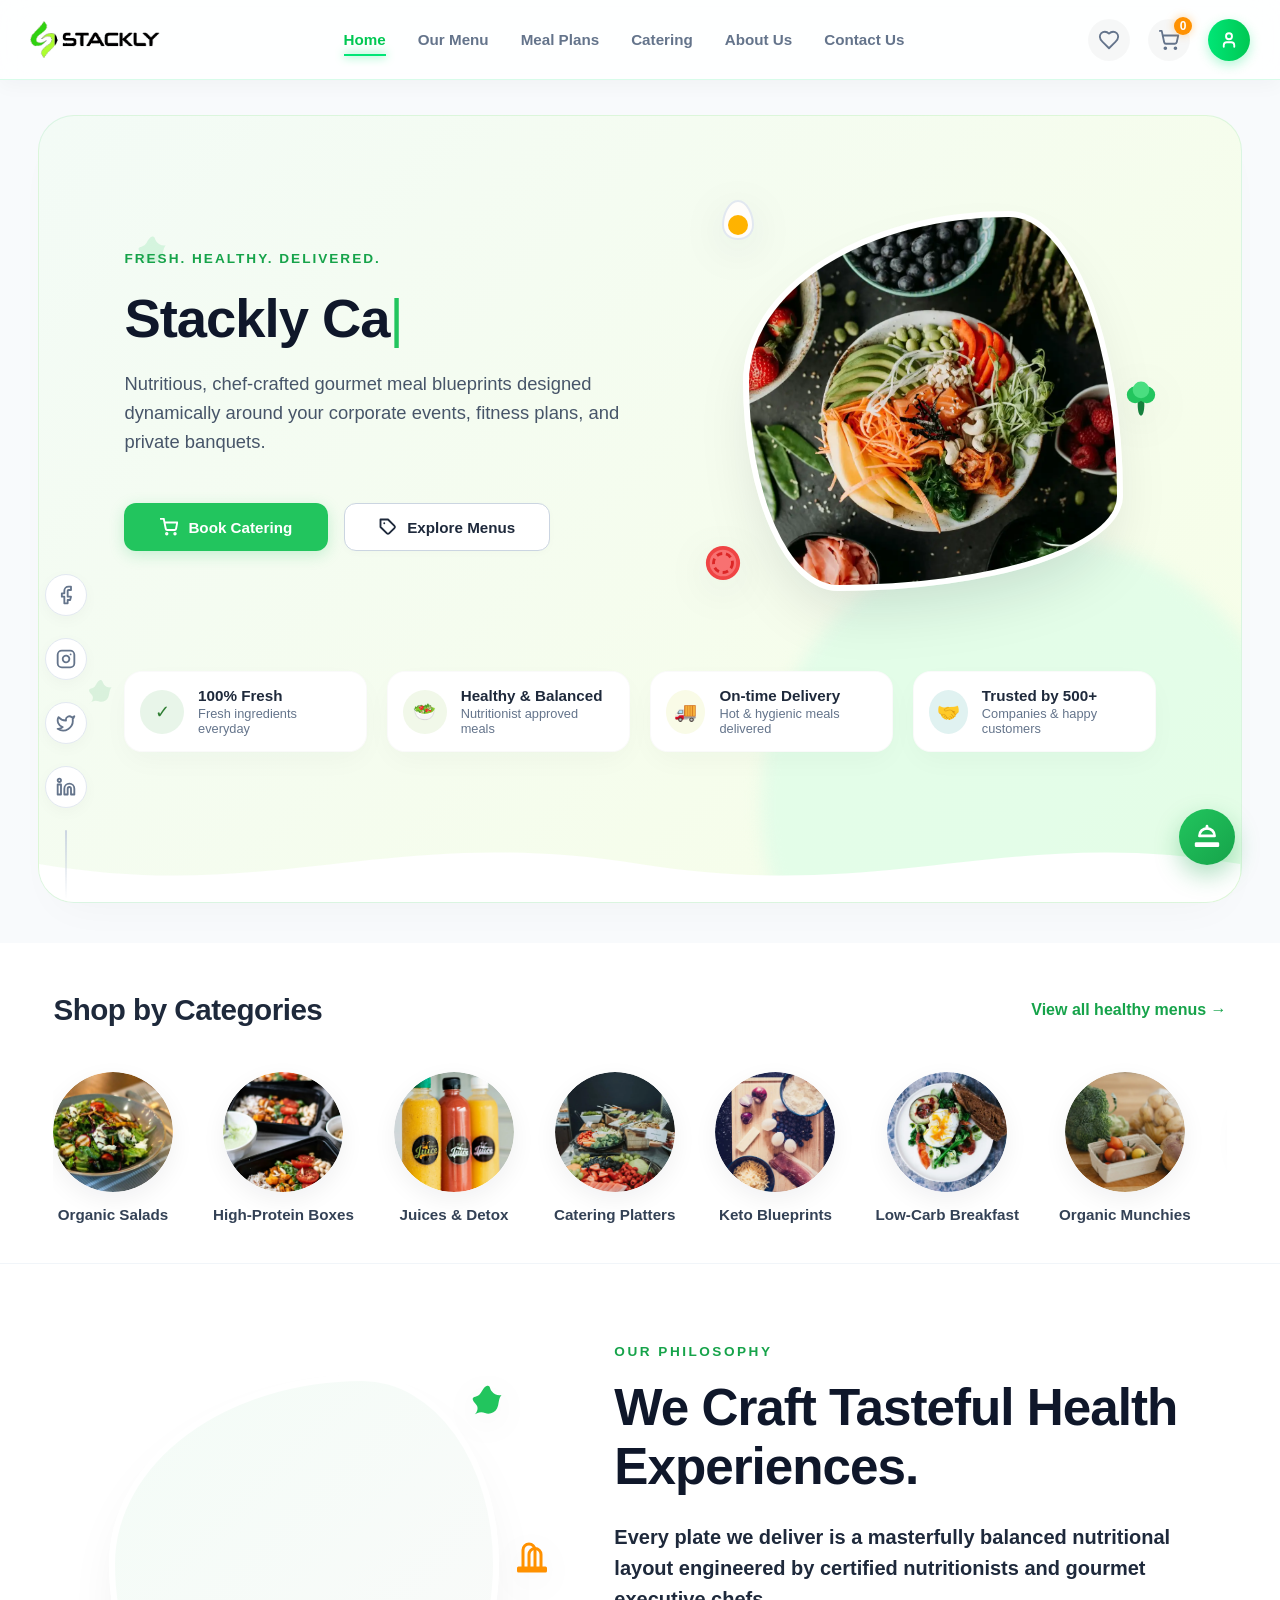
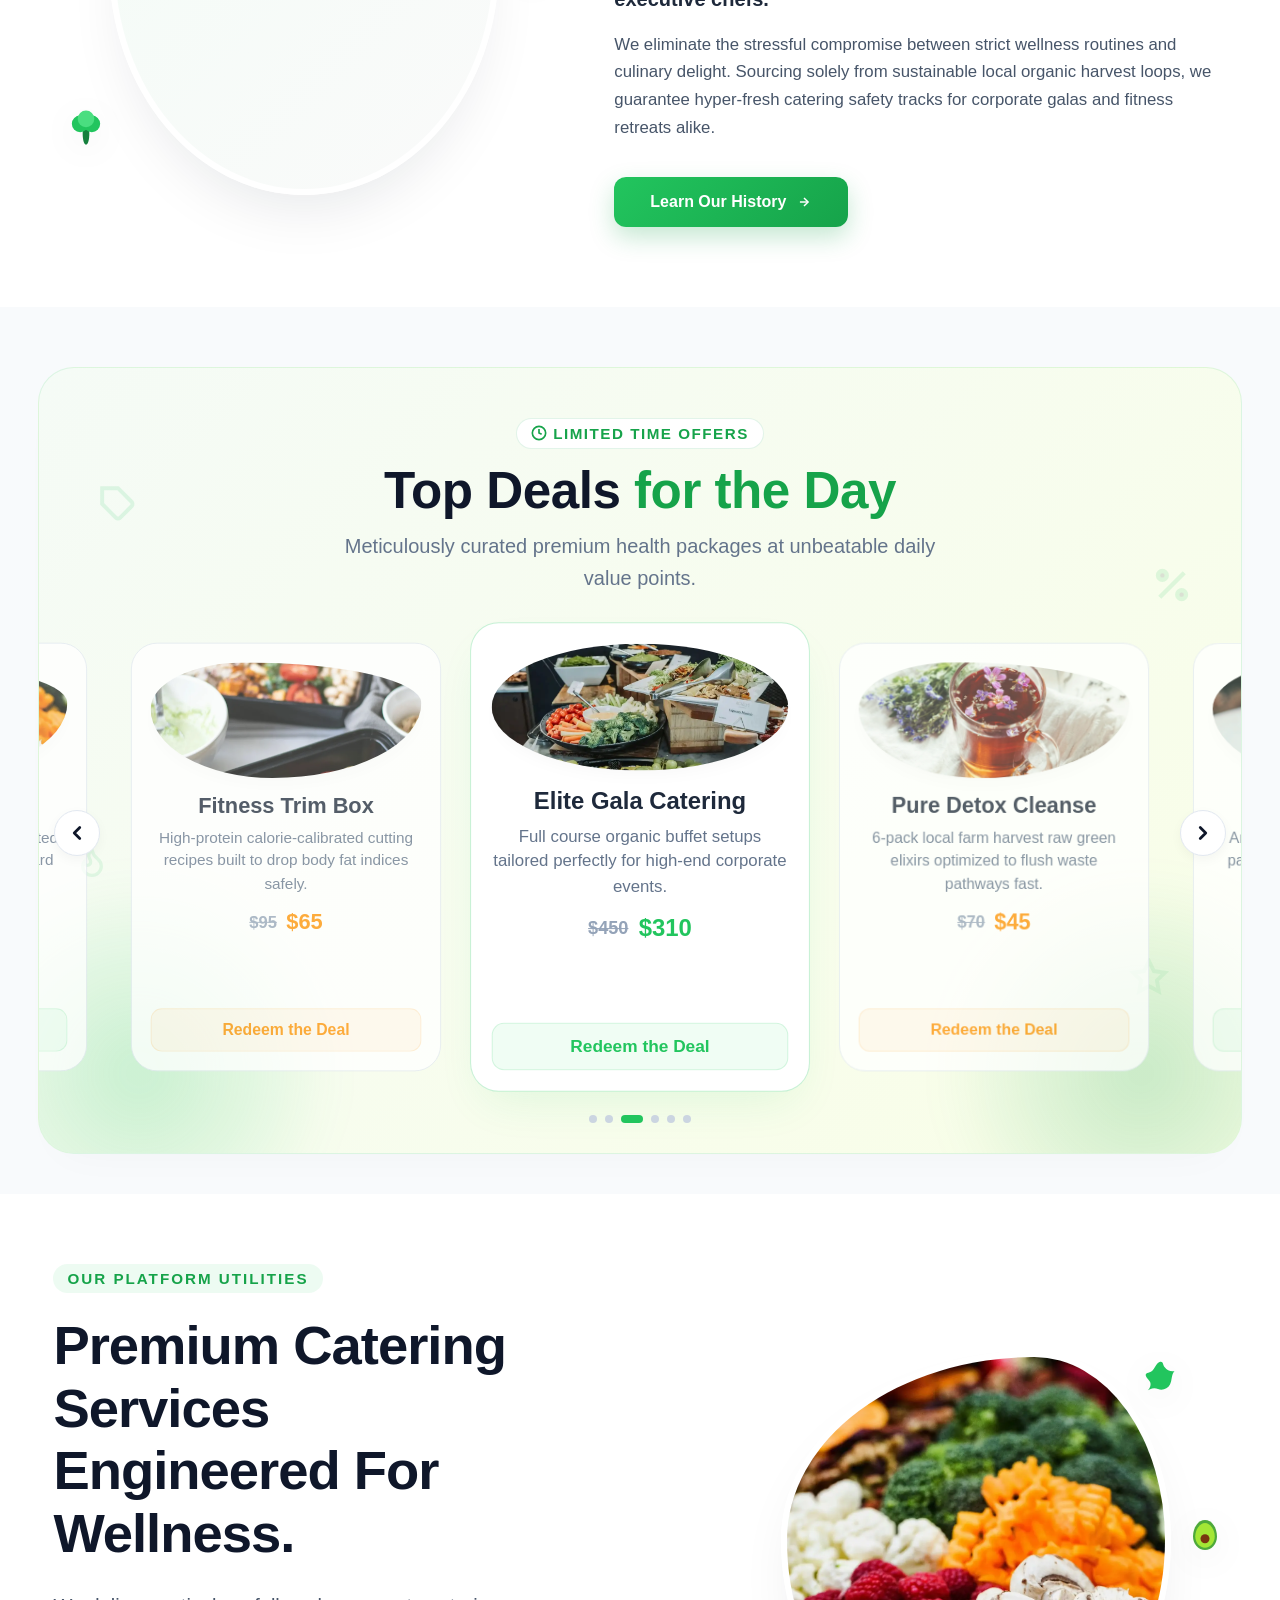
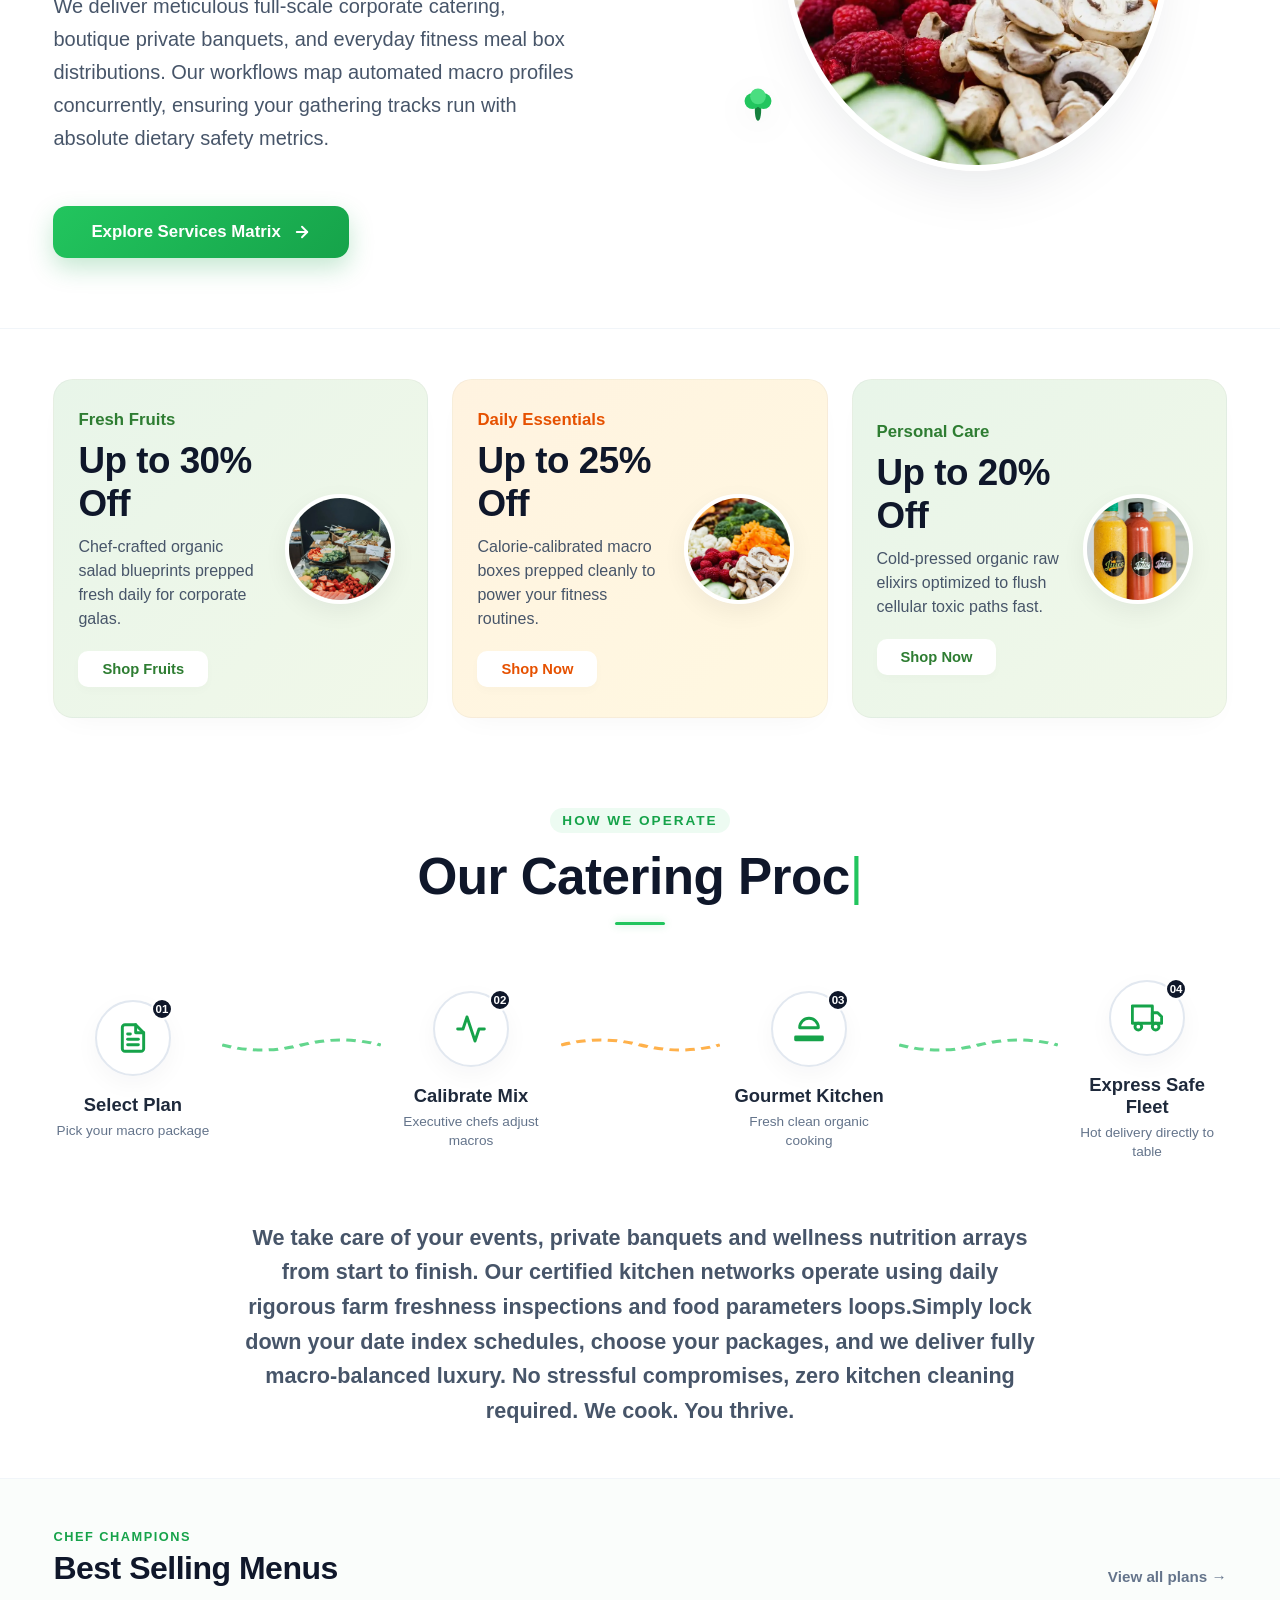
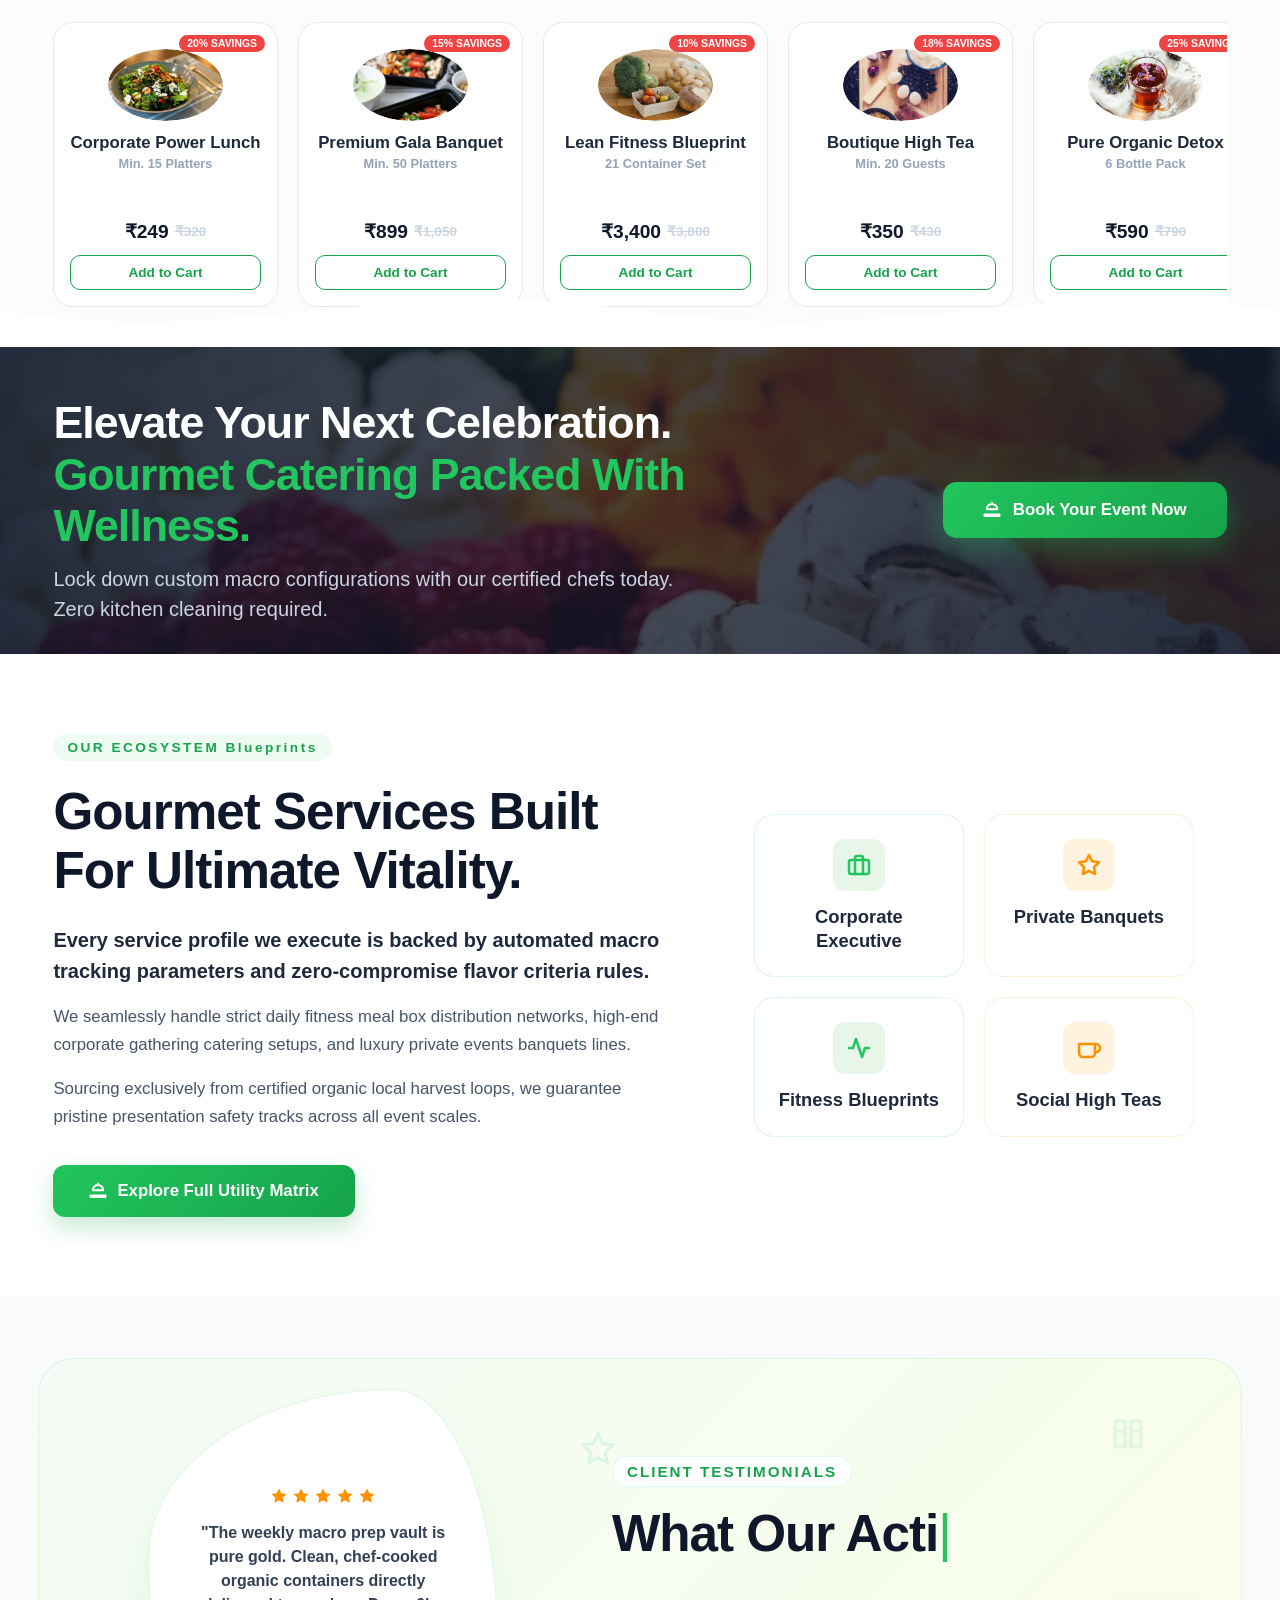
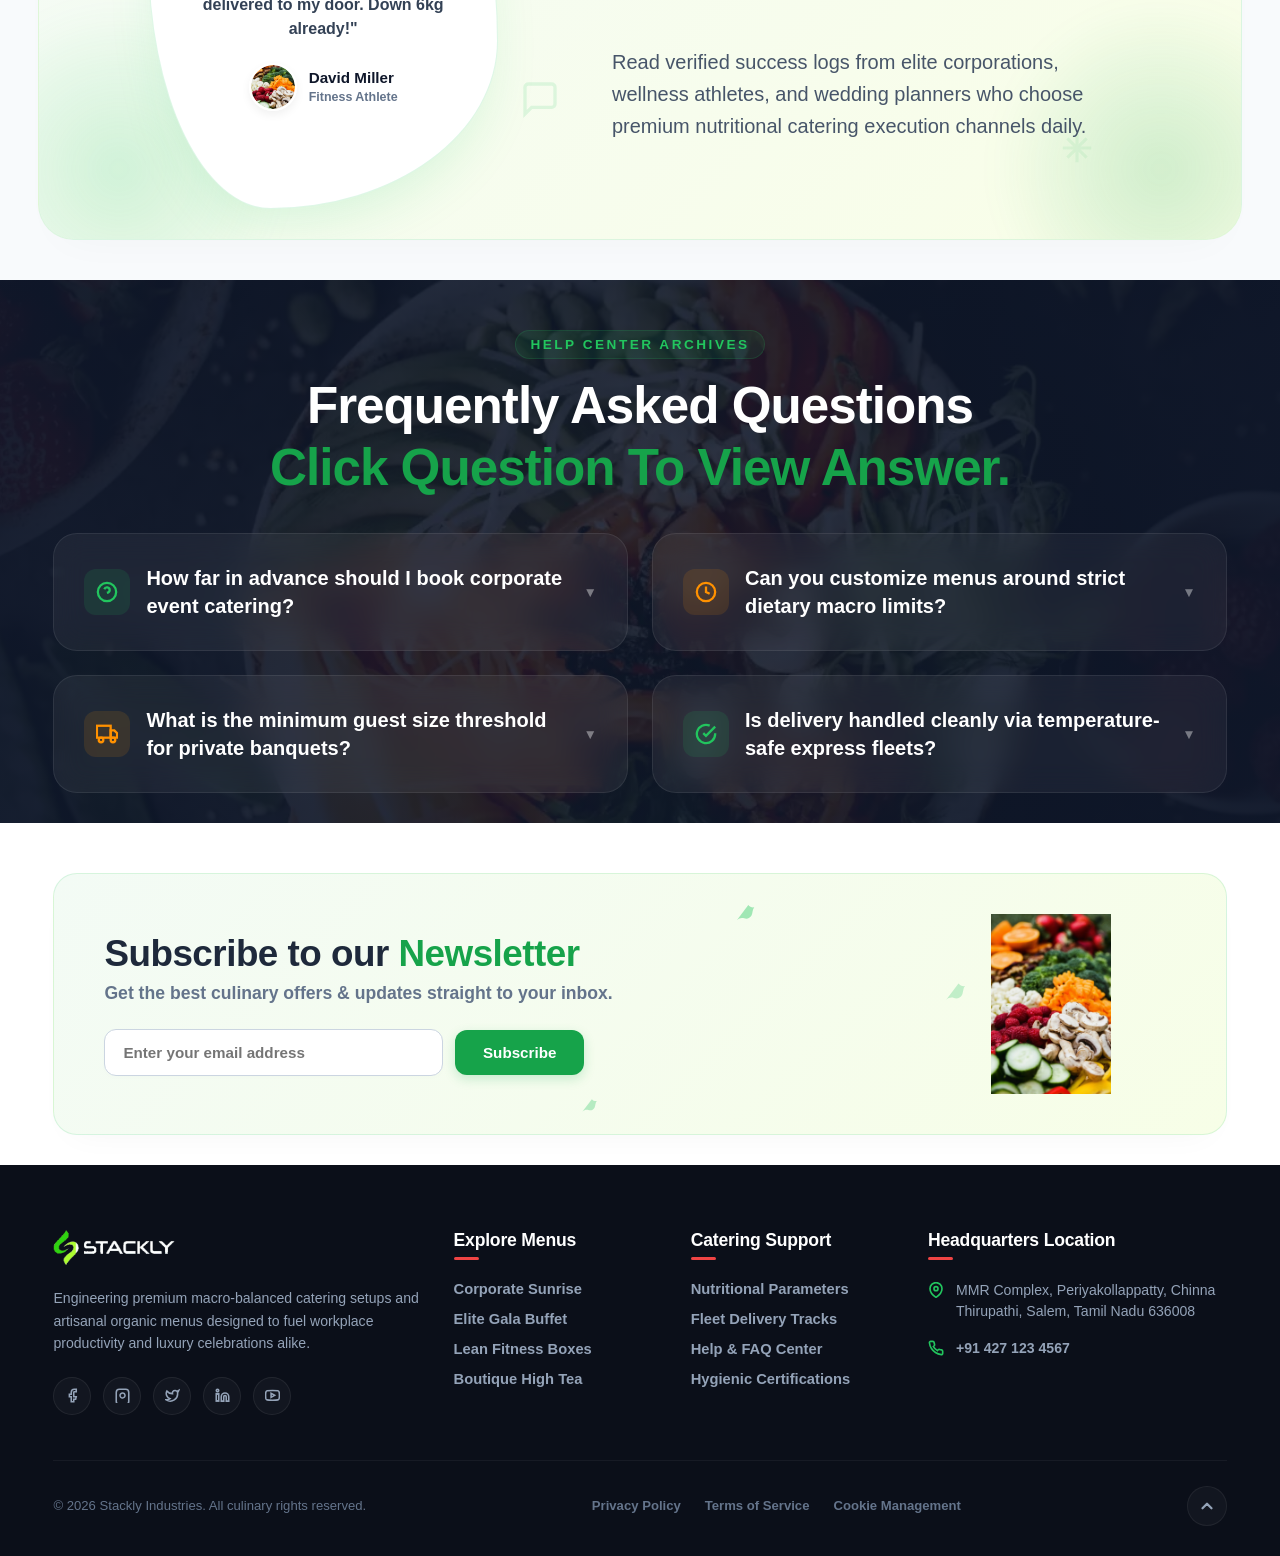
==== commit 981ace08: "home page completed" ====
--- a/index.html
+++ b/index.html
@@ -58,8 +58,8 @@
     <div class="header-container">
       
       <div class="logo-wrapper" onclick="refreshPage()">
-        <img src="[data-uri]" alt="Stackly Logo" class="brand-logo">
-        <span class="logo-text">Stackly</span>
+        <img src="./Assests/healthy catering logo.webp" alt="Stackly Logo" class="brand-logo">
+       
       </div>
 
       <nav class="desktop-nav">
@@ -985,5 +985,4824 @@
 }, 5000);
 
 </script>
+
+<!-- ==========================================================================
+     SHOP BY HEALTHY CATEGORIES MARQUEE CAROUSEL (index.html)
+     ========================================================================== -->
+<section class="healthy-shop-categories-section">
+  <div class="healthy-shop-container">
+    
+    <!-- TOP ROW ROW CONTAINER TRACK MATCHING TEMPLATE LAYOUT -->
+    <div class="healthy-shop-header-row">
+      <h2 class="healthy-shop-title">Shop by Categories</h2>
+      <!-- 404 NAVIGATION LINK COMPONENT AS REQUESTED -->
+      <a href="404.html" class="healthy-shop-view-all-link">View all healthy menus &rarr;</a>
+    </div>
+
+    <!-- HORIZONTAL INFINITE RUNNING VIEWER CAROUSEL SLATE RAIL -->
+    <div class="healthy-shop-viewport">
+      <div class="healthy-shop-marquee-track">
+        
+        <!-- CATEGORY CHIP 1: Organic Salads -->
+        <div class="healthy-category-card">
+          <div class="circle-image-frame">
+            <!-- OPTION CONFIGURATION: Update local folder paths directly here to load your custom photographs -->
+            <img src="./Assests/salad.webp" alt="Organic Salads" class="category-photo">
+          </div>
+          <span class="category-name-label">Organic Salads</span>
+        </div>
+
+        <!-- CATEGORY CHIP 2: High-Protein Boxes -->
+        <div class="healthy-category-card">
+          <div class="circle-image-frame">
+            <img src="./Assests/high protein box.webp" alt="High-Protein Boxes" class="category-photo">
+          </div>
+          <span class="category-name-label">High-Protein Boxes</span>
+        </div>
+
+        <!-- CATEGORY CHIP 3: Fresh Cold Juices -->
+        <div class="healthy-category-card">
+          <div class="circle-image-frame">
+            <img src="./Assests/juice and detox.webp" alt="Cold Juices & Detox" class="category-photo">
+          </div>
+          <span class="category-name-label">Juices & Detox</span>
+        </div>
+
+        <!-- CATEGORY CHIP 4: Gourmet Event Food -->
+        <div class="healthy-category-card">
+          <div class="circle-image-frame">
+            <img src="./Assests/healthy catering.webp" alt="Gourmet Catering Platters" class="category-photo">
+          </div>
+          <span class="category-name-label">Catering Platters</span>
+        </div>
+
+        <!-- CATEGORY CHIP 5: Keto Blueprints -->
+        <div class="healthy-category-card">
+          <div class="circle-image-frame">
+            <img src="./Assests/keto blueprint.webp" alt="Keto Ready Plates" class="category-photo">
+          </div>
+          <span class="category-name-label">Keto Blueprints</span>
+        </div>
+
+        <!-- CATEGORY CHIP 6: Low-Carb Breakfast -->
+        <div class="healthy-category-card">
+          <div class="circle-image-frame">
+            <img src="./Assests/low carb food.webp" alt="Low-Carb Breakfast" class="category-photo">
+          </div>
+          <span class="category-name-label">Low-Carb Breakfast</span>
+        </div>
+
+        <!-- CATEGORY CHIP 7: Artisanal Snacks -->
+        <div class="healthy-category-card">
+          <div class="circle-image-frame">
+            <img src="./Assests/organic munchies.webp" alt="Organic Munchies" class="category-photo">
+          </div>
+          <span class="category-name-label">Organic Munchies</span>
+        </div>
+
+        <!-- CATEGORY CHIP 8: Premium High Teas -->
+        <div class="healthy-category-card">
+          <div class="circle-image-frame">
+            <img src="./Assests/boutique tea.webp" alt="Boutique High Tea Treats" class="category-photo">
+          </div>
+          <span class="category-name-label">Boutique High Tea</span>
+        </div>
+
+        <!-- ==========================================================================
+             CLONED TIMELINE SET: Duplicated array data fields guarantee seamless loops
+             ========================================================================== */ -->
+        <div class="healthy-category-card">
+          <div class="circle-image-frame">
+            <img src="./Assests/salad.webp" alt="Organic Salads" class="category-photo">
+          </div>
+          <span class="category-name-label">Organic Salads</span>
+        </div>
+
+        <div class="healthy-category-card">
+          <div class="circle-image-frame">
+            <img src="./Assests/high protein box.webp" alt="High-Protein Boxes" class="category-photo">
+          </div>
+          <span class="category-name-label">High-Protein Boxes</span>
+        </div>
+
+        <div class="healthy-category-card">
+          <div class="circle-image-frame">
+            <img src="./Assests/juice and detox.webp" alt="Cold Juices & Detox" class="category-photo">
+          </div>
+          <span class="category-name-label">Juices & Detox</span>
+        </div>
+
+        <div class="healthy-category-card">
+          <div class="circle-image-frame">
+            <img src="./Assests/healthy catering.webp" alt="Gourmet Catering Platters" class="category-photo">
+          </div>
+          <span class="category-name-label">Catering Platters</span>
+        </div>
+
+        <div class="healthy-category-card">
+          <div class="circle-image-frame">
+            <img src="./Assests/keto blueprint.webp" alt="Keto Ready Plates" class="category-photo">
+          </div>
+          <span class="category-name-label">Keto Blueprints</span>
+        </div>
+
+        <div class="healthy-category-card">
+          <div class="circle-image-frame">
+            <img src="./Assests/low carb food.webp" alt="Low-Carb Breakfast" class="category-photo">
+          </div>
+          <span class="category-name-label">Low-Carb Breakfast</span>
+        </div>
+
+        <div class="healthy-category-card">
+          <div class="circle-image-frame">
+            <img src="./Assests/organic munchies.webp" alt="Organic Munchies" class="category-photo">
+          </div>
+          <span class="category-name-label">Organic Munchies</span>
+        </div>
+
+        <div class="healthy-category-card">
+          <div class="circle-image-frame">
+            <img src="./Assests/boutique tea.webp" alt="Boutique High Tea Treats" class="category-photo">
+          </div>
+          <span class="category-name-label">Boutique High Tea</span>
+        </div>
+
+      </div>
+    </div>
+
+  </div>
+</section>
+
+<style>
+
+  
+  /* ==========================================================================
+   MINIMALIST SHOP BY HEALTHY CATEGORIES SECTION ARCHITECTURE
+   ========================================================================== */
+.healthy-shop-categories-section {
+  position: relative;
+  width: 100%;
+  background-color: #ffffff;
+  
+  /* FIXED: Rigorous exact padding metrics matching your home layout timeline specs */
+  padding-top: 50px;
+  padding-bottom: 30px;
+  
+  overflow: hidden;
+  border-bottom: 1px solid #f1f5f9;
+}
+
+.healthy-shop-container {
+  width: 94%;
+  max-width: 1300px;
+  margin: 0 auto;
+  padding: 0 15px;
+}
+
+/* LEFT TITLES / RIGHT ACTIONS GRID HEADER ROW ROW */
+.healthy-shop-header-row {
+  display: flex;
+  justify-content: space-between;
+  align-items: center;
+  width: 100%;
+  margin-bottom: 35px;
+}
+
+.healthy-shop-title {
+  font-size: 1.85rem;
+  font-weight: 800;
+  color: #1e293b; /* Premium high contrast deep slate */
+  letter-spacing: -0.5px;
+}
+
+.healthy-shop-view-all-link {
+  text-decoration: none;
+  font-size: 1rem;
+  font-weight: 700;
+  color: #16a34a; /* Signature active brand theme green */
+  transition: color 0.2s ease, transform 0.2s ease;
+  display: flex;
+  align-items: center;
+}
+
+.healthy-shop-view-all-link:hover {
+  color: #15803d; /* Soft premium dark contrast on active pointer interactions */
+  transform: translateX(4px); /* Interactive sideways micro-drift animation nudge */
+}
+
+/* ==========================================================================
+   SLOW-MEDIUM INFINITE MARQUEE TICKER SCROLL ENGINE (NO JS BREAKAGES)
+   ========================================================================== */
+.healthy-shop-viewport {
+  width: 100%;
+  overflow: hidden;
+  display: flex;
+  padding: 10px 0;
+}
+
+.healthy-shop-marquee-track {
+  display: flex;
+  align-items: center;
+  gap: 40px; /* Spacial baseline separation width tracks */
+  width: max-content;
+  white-space: nowrap;
+  
+  /* HARDWARE ACCELERATED LOOP: Calibrated to run at a comfortable slow-medium velocity */
+  animation: healthyMarqueeLoop 28s linear infinite;
+  will-change: transform;
+}
+
+/* User Experience Guard: Pauses carousel instantly on cursor hover focus */
+.healthy-shop-marquee-track:hover {
+  animation-play-state: paused;
+}
+
+@keyframes healthyMarqueeLoop {
+  0% { transform: translateX(0); }
+  100% { transform: translateX(-50%); } /* Half-width coordinate reset yields infinite loops */
+}
+
+/* ==========================================================================
+   MINIMALIST CIRCULAR FOOD CHIPS GRAPHIC ELEMENTS
+   ========================================================================== */
+.healthy-category-card {
+  display: inline-flex;
+  flex-direction: column;
+  align-items: center;
+  gap: 14px;
+  cursor: pointer;
+  transition: transform 0.3s cubic-bezier(0.16, 1, 0.3, 1);
+}
+
+/* ==========================================================================
+   FIXED: PLATTER DISH CHIP PHOTO ENGINE (FORCE PERFECT CIRCLES ON RAW IMAGES)
+   ========================================================================== */
+.circle-image-frame {
+  width: 120px;
+  height: 120px;
+  border-radius: 50%; /* Pure circular mask container */
+  background: transparent !important; /* FIXED: Clears any white background layers */
+  border: none !important;        /* FIXED: Completely removes the conflicting outer white circle */
+  overflow: hidden;
+  display: flex;
+  justify-content: center;
+  align-items: center;
+  box-shadow: 0 8px 24px rgba(15, 23, 42, 0.06); /* Premium floating drop shadow directly beneath the image */
+  transition: transform 0.3s cubic-bezier(0.16, 1, 0.3, 1);
+}
+
+.category-photo {
+  width: 100% !important;  /* Forces the image asset to completely fill the width box */
+  height: 100% !important; /* Forces the image asset to completely fill the height box */
+  
+  /* FIXED: Tells the browser to crop any square/rectangular edges automatically */
+  object-fit: cover !important; 
+  
+  /* FIXED: Applied border-radius directly to the image itself to force an unconditional circle shape */
+  border-radius: 50% !important; 
+  
+  transition: transform 0.3s ease;
+}
+
+/* ==========================================================================
+   INTERACTIVE PREMIUM HOVER STATES
+   ========================================================================== */
+.healthy-category-card:hover .circle-image-frame {
+  transform: translateY(-4px) scale(1.03);
+  box-shadow: 0 15px 30px -5px rgba(34, 197, 94, 0.25); /* Glows with your signature brand theme green color */
+}
+
+.healthy-category-card:hover .category-photo {
+  transform: scale(1.06) rotate(2deg); /* Micro dish spin animation on hover focus */
+}
+
+/* ==========================================================================
+   FLUID STRUCTURAL RESPONSIVE VIEWPORT COMPRESSIONS
+   ========================================================================== */
+@media (max-width: 992px) {
+  .circle-image-frame { 
+    width: 100px; 
+    height: 100px; 
+  }
+}
+
+@media (max-width: 640px) {
+  .circle-image-frame { 
+    width: 85px; 
+    height: 85px; 
+  }
+}
+
+
+
+
+/* INTERACTIVE CARD STATES: Soft structural expansion & green ring reveal on hover */
+.healthy-category-card:hover {
+  transform: translateY(-2px);
+}
+
+.healthy-category-card:hover .circle-image-frame {
+  border-color: #22c55e;
+  transform: scale(1.05);
+  box-shadow: 0 10px 20px -5px rgba(34, 197, 94, 0.15);
+}
+
+.healthy-category-card:hover .category-photo {
+  transform: scale(1.08) rotate(3deg); /* Micro dish spin animation */
+}
+
+.category-name-label {
+  font-size: 0.95rem;
+  font-weight: 700;
+  color: #334155;
+  text-align: center;
+  transition: color 0.25s ease;
+}
+
+.healthy-category-card:hover .category-name-label {
+  color: #16a34a; /* Copy track glows into active green instantly */
+}
+
+/* ==========================================================================
+   FLUID RESPONSIVE VIEWPORT BREAKPOINTS
+   ========================================================================== */
+@media (max-width: 992px) {
+  .healthy-shop-title { font-size: 1.55rem; }
+  .healthy-shop-view-all-link { font-size: 0.9rem; }
+  .circle-image-frame { width: 95px; height: 95px; }
+  .healthy-shop-marquee-track { gap: 30px; animation-duration: 22s; } /* Slightly swifter marquee loop pace updates for tablets */
+}
+
+@media (max-width: 640px) {
+  .healthy-shop-categories-section { padding-top: 40px; padding-bottom: 25px; } /* Clean layout padding compression targets smartphones */
+  .healthy-shop-header-row { flex-direction: column; align-items: flex-start; gap: 8px; }
+  .circle-image-frame { width: 85px; height: 85px; }
+  .category-name-label { font-size: 0.88rem; }
+}
+
+</style>
+
+<!-- ==========================================================================
+     CINEMATIC LEAF-MASK ABOUT SECTION (index.html)
+     ========================================================================== -->
+<section class="about-sensory-section">
+  <div class="about-container">
+    
+    <!-- LEFT SIDE: Organic Shape Leaf Video Mask + Surrounding Floating Elements -->
+    <div class="about-media-left">
+      <div class="about-video-universe">
+        
+        <!-- FLOATING VECTOR SATELLITE 1: Mint Leaf -->
+        <div class="about-satellite-icon asset-leaf">
+          <svg width="36" height="36" viewBox="0 0 24 24" fill="none" xmlns="http://w3.org">
+            <path d="M2 22C4.5 19.5 7.5 19 10 20C13 21.2 16.5 19.8 18 17C19.5 14.2 18.8 10.5 21 8C18.5 8.5 16 7.5 14.5 5.5C13 3.5 13.5 1 11 2C8.5 3 8 6.5 6 8C4 9.5 1 9 2 11.5C3 14 5.5 14.5 5 17.5C4.5 20.5 2 22 2 22Z" fill="#22c55e"/>
+          </svg>
+        </div>
+
+        <!-- FLOATING VECTOR SATELLITE 2: Healthy Broccoli -->
+        <div class="about-satellite-icon asset-broccoli">
+          <svg width="40" height="40" viewBox="0 0 24 24" fill="none" xmlns="http://w3.org">
+            <path d="M10 15C10 12.5 11 11 12 11C13 11 14 12.5 14 15C14 18 13.5 22 12 22C10.5 22 10 18 10 15Z" fill="#15803d"/>
+            <circle cx="8.5" cy="9.5" r="5" fill="#22c55e"/>
+            <circle cx="15.5" cy="9.5" r="5" fill="#22c55e"/>
+            <circle cx="12" cy="6.5" r="5" fill="#4ade80"/>
+          </svg>
+        </div>
+
+        <!-- FLOATING VECTOR SATELLITE 3: Wholesome Chef Hat -->
+        <div class="about-satellite-icon asset-hat">
+          <svg width="36" height="36" viewBox="0 0 24 24" fill="none" stroke="#ff9100" stroke-width="2" stroke-linecap="round" stroke-linejoin="round">
+            <path d="M6 18V6a4 4 0 0 1 8 0v12"/>
+            <path d="M18 18V9a4 4 0 0 0-8 0v9"/>
+            <path d="M3 18h18v2H3z"/>
+          </svg>
+        </div>
+
+        <!-- THE VIDEO CONTAINER SHAPED AS AN ASYMMETRICAL LEAF -->
+        <div class="about-leaf-video-frame">
+          <!-- BACKDROP VIDEO MEDIA ELEMENT CONTAINER -->
+          <!-- Swap the source src link value with your local mp4 file route to load video streams -->
+          <video class="about-native-video-player" autoplay loop muted playsinline poster="./assets/video-fallback.jpg">
+            <source src="./Assests/about video.mp4" type="video/mp4">
+            Your browser does not support the video tag.
+          </video>
+          
+          <!-- Decorative subtle glass overlay controller layout -->
+          <div class="video-glass-tint-layer"></div>
+        </div>
+
+      </div>
+    </div>
+
+    <!-- RIGHT SIDE: Sentence-by-Sentence Content Layer -->
+    <div class="about-content-right scroll-trigger-about">
+      <span class="about-badge-tagline sentence-node delay-s1">OUR PHILOSOPHY</span>
+      <h2 class="about-main-title sentence-node delay-s2">We Craft Tasteful Health Experiences.</h2>
+      
+      <div class="about-paragraphs-block">
+        <p class="about-lead-sentence sentence-node delay-s3">Every plate we deliver is a masterfully balanced nutritional layout engineered by certified nutritionists and gourmet executive chefs.</p>
+        <p class="about-body-sentence sentence-node delay-s4">We eliminate the stressful compromise between strict wellness routines and culinary delight. Sourcing solely from sustainable local organic harvest loops, we guarantee hyper-fresh catering safety tracks for corporate galas and fitness retreats alike.</p>
+        </div>
+
+      <div class="about-cta-container sentence-node delay-s6">
+        <a href="404.html" class="btn-about-floating-cta">
+          Learn Our History
+          <svg width="16" height="14" viewBox="0 0 24 24" fill="none" stroke="currentColor" stroke-width="2.5"><line x1="5" y1="12" x2="19" y2="12"/><polyline points="12 5 19 12 12 19"/></svg>
+        </a>
+      </div>
+    </div>
+
+  </div>
+</section>
+
+<style>
+  /* ==========================================================================
+   CINEMATIC SENSORY ABOUT SECTION WITH ORGANIC LEAF MASK MECHANICS
+   ========================================================================== */
+.about-sensory-section {
+  position: relative;
+  width: 100%;
+  background-color: #ffffff;
+  padding: 80px 0;
+  overflow: hidden;
+  z-index: 2;
+}
+
+.about-container {
+  width: 94%;
+  max-width: 1300px;
+  margin: 0 auto;
+  padding: 0 15px;
+  display: flex;
+  justify-content: space-between;
+  align-items: center;
+  gap: 60px;
+}
+
+/* ==========================================================================
+   LEFT COLUMN: LEAF VIDEO FRAME AND SATELLITE FLOATING ELEMENTS
+   ========================================================================== */
+.about-media-left {
+  flex: 0.9;
+  display: flex;
+  justify-content: center;
+  align-items: center;
+}
+
+.about-video-universe {
+  position: relative;
+  width: 440px;
+  height: 440px;
+  display: flex;
+  justify-content: center;
+  align-items: center;
+}
+
+/* Creative Organic Leaf Mask System (No squares or rectangles) */
+/* ==========================================================================
+   UPDATED SHAPE ENGINE: MODERN PREMIUM ASYMMETRICAL FLUID EGG SHAPE
+   ========================================================================== */
+.about-leaf-video-frame {
+  width: 390px;
+  height: 420px; /* Marginally elongated vertically to yield an elegant posture */
+  position: relative;
+  overflow: hidden;
+  z-index: 5;
+  
+  /* FIXED: Custom abstract organic egg geometry instead of the sharp double-pointed leaf curve */
+  border-radius: 65% 35% 50% 50% / 45% 45% 55% 55%;
+  
+  border: 6px solid #ffffff; /* Premium white protective plate border rim */
+  box-shadow: 0 30px 65px -25px rgba(15, 23, 42, 0.12); /* Clean dimensional shadow depth */
+  
+  /* Retains the smooth, non-stop floating oscillation paths */
+  animation: primaryLeafFloat 5s ease-in-out infinite alternate;
+  transition: border-radius 0.6s ease-in-out, box-shadow 0.3s ease;
+}
+
+/* Morph contours dynamically and expand the outline gracefully on cursor pointer hovers */
+.about-leaf-video-frame:hover {
+  /* Transforms into a softer, more balanced organic drop layout under user hover focus */
+  border-radius: 50% 50% 45% 55% / 40% 45% 55% 60%;
+  box-shadow: 0 35px 75px -15px rgba(34, 197, 94, 0.25); /* Subtle brand green outer aura glow */
+}
+
+/* ==========================================================================
+   FLUID STRUCTURAL RESPONSIVE ADAPTATIONS
+   ========================================================================== */
+@media (max-width: 1200px) {
+  .about-leaf-video-frame { 
+    width: 320px; 
+    height: 350px; 
+  }
+}
+
+@media (max-width: 992px) {
+  .about-leaf-video-frame { 
+    width: 260px; 
+    height: 290px; 
+    /* Ensures an unconditional clean card curve layout fallback across touch/tablet viewports */
+    border-radius: 36px !important; 
+  }
+}
+
+
+.about-leaf-video-frame:hover {
+  border-radius: 15% 85% 15% 85% / 15% 85% 15% 85%;
+  box-shadow: 0 35px 75px -10px rgba(34, 197, 94, 0.22);
+}
+
+.about-native-video-player {
+  width: 100%;
+  height: 100%;
+  object-fit: cover; /* Crops the raw background loop player cleanly into custom leaf borders */
+}
+
+.video-glass-tint-layer {
+  position: absolute;
+  top: 0;
+  left: 0;
+  width: 100%;
+  height: 100%;
+  background: linear-gradient(135deg, rgba(34,197,94,0.05), rgba(0,0,0,0.02));
+  pointer-events: none;
+}
+
+@keyframes primaryLeafFloat {
+  0% { transform: translateY(0px) rotate(0deg); }
+  100% { transform: translateY(-15px) rotate(1.5deg); }
+}
+
+/* Surrounding Floating Vegetable Vector Satellites */
+.about-satellite-icon {
+  position: absolute;
+  z-index: 6; /* Layered over frames for multi-dimensional depth grids */
+  filter: drop-shadow(0 8px 16px rgba(0,0,0,0.05));
+  pointer-events: none;
+}
+
+/* Scattered coordinate positions mimicking standard template layouts */
+.asset-leaf { top: 4%; right: 4%; animation: satelliteFloat 4.2s ease-in-out infinite alternate; }
+.asset-broccoli { bottom: 12%; left: -4%; animation: satelliteFloat 5s ease-in-out infinite alternate-reverse 0.3s; }
+.asset-hat { top: 40%; right: -6%; animation: satelliteFloat 4.6s ease-in-out infinite alternate 0.5s; }
+
+@keyframes satelliteFloat {
+  0% { transform: translateY(0) scale(0.96) rotate(-5deg); }
+  100% { transform: translateY(-12px) scale(1.04) rotate(10deg); }
+}
+
+/* ==========================================================================
+   RIGHT COLUMN: TIMED SENTENCE-BY-SENTENCE ENTRANCE ENGINE
+   ========================================================================== */
+.about-content-right {
+  flex: 1.1;
+  display: flex;
+  flex-direction: column;
+  align-items: flex-start;
+}
+
+.about-badge-tagline {
+  font-size: 0.85rem;
+  font-weight: 800;
+  letter-spacing: 2.5px;
+  color: #16a34a; /* Theme main brand green color */
+  margin-bottom: 20px;
+}
+
+.about-main-title {
+  font-size: 3.2rem;
+  font-weight: 900;
+  line-height: 1.15;
+  color: #0f172a;
+  margin-bottom: 25px;
+  letter-spacing: -1px;
+}
+
+.about-paragraphs-block {
+  display: flex;
+  flex-direction: column;
+  gap: 16px;
+  margin-bottom: 35px;
+}
+
+.about-lead-sentence {
+  font-size: 1.25rem;
+  font-weight: 700;
+  color: #1e293b;
+  line-height: 1.55;
+}
+
+.about-body-sentence {
+  font-size: 1.05rem;
+  color: #475569;
+  line-height: 1.65;
+}
+
+/* NATIVE SENTENCE-BY-SENTENCE RETRACTED INITIAL POSITION STATES */
+.sentence-node {
+  opacity: 0;
+  transform: translateY(20px);
+  transition: transform 0.8s cubic-bezier(0.16, 1, 0.3, 1), 
+              opacity 0.8s ease;
+}
+
+/* Triggered via Javascript Intersection Observer scroll tracks */
+.sentence-node.reveal-sentence {
+  opacity: 1;
+  transform: translateY(0);
+}
+
+/* Precision cascading stagger step delay rails */
+.delay-s1 { transition-delay: 0.0s; }
+.delay-s2 { transition-delay: 0.15s; }
+.delay-s3 { transition-delay: 0.3s; }
+.delay-s4 { transition-delay: 0.45s; }
+.delay-s5 { transition-delay: 0.6s; }
+.delay-s6 { transition-delay: 0.75s; }
+
+/* ==========================================================================
+   FLOATING ACTION BUTTONS CONTROLLER LAYOUTS
+   ========================================================================== */
+.about-cta-container {
+  width: 100%;
+}
+
+.btn-about-floating-cta {
+  text-decoration: none;
+  background: linear-gradient(135deg, #22c55e 0%, #16a34a 100%);
+  color: #ffffff;
+  padding: 16px 36px;
+  font-weight: 700;
+  font-size: 1rem;
+  border-radius: 12px;
+  display: inline-flex;
+  align-items: center;
+  gap: 10px;
+  box-shadow: 0 10px 25px rgba(22, 163, 74, 0.25);
+  
+  /* Distinct floating oscillation driver */
+  animation: ctaFloatMotion 3.5s ease-in-out infinite alternate;
+  transition: background 0.25s, box-shadow 0.25s, transform 0.2s;
+}
+
+.btn-about-floating-cta:hover {
+  box-shadow: 0 14px 30px rgba(22, 163, 74, 0.45);
+  animation-play-state: paused; /* Pauses oscillation cleanly on hover actions */
+  transform: translateY(-2px);
+}
+
+@keyframes ctaFloatMotion {
+  0% { transform: translateY(0px); }
+  100% { transform: translateY(-8px); }
+}
+
+/* ==========================================================================
+   FLUID STRUCTURAL RESPONSIVE VIEWPORT QUERIES
+   ========================================================================== */
+@media (max-width: 1200px) {
+  .about-main-title { font-size: 2.7rem; }
+  .about-video-universe { width: 360px; height: 360px; }
+  .about-leaf-video-frame { width: 320px; height: 310px; }
+}
+
+@media (max-width: 992px) {
+  .about-container { flex-direction: column; text-align: center; gap: 45px; }
+  .about-content-right { align-items: center; }
+  .about-main-title { font-size: 2.2rem; }
+  .btn-about-floating-cta { width: 100%; justify-content: center; }
+  .about-video-universe { width: 280px; height: 280px; }
+  .about-leaf-video-frame { width: 250px; height: 250px; }
+  .about-satellite-icon { transform: scale(0.85); }
+}
+
+</style>
+
+<script>
+  // ==========================================================================
+// SCROLL-DRIVEN SENTENCE-BY-SENTENCE CASCADE OBSERVER ENGINE
+// ==========================================================================
+function initAboutScrollEngine() {
+  const sentenceItems = document.querySelectorAll('.sentence-node');
+  const targetParentSection = document.querySelector('.scroll-trigger-about');
+  
+  if (!targetParentSection || sentenceItems.length === 0) return;
+
+  const aboutObserver = new IntersectionObserver((entries) => {
+    entries.forEach((entry) => {
+      if (entry.isIntersecting) {
+        // Injects reveal class, allowing individual custom CSS delays to fire staggered entries
+        sentenceItems.forEach((node) => {
+          node.classList.add('reveal-sentence');
+        });
+        // Disconnect handle instantly once activated to preserve memory allocation grids
+        aboutObserver.disconnect();
+      }
+    });
+  }, {
+    threshold: 0.2 // Launches cascading reveal lines as soon as 20% of content box passes the viewport fold
+  });
+
+  aboutObserver.observe(targetParentSection);
+}
+
+// Register initialization sequence
+window.addEventListener('DOMContentLoaded', () => {
+  initAboutScrollEngine();
+});
+
+</script>
+
+<!-- MASTER FLOATING DECK BENTO CARD FRAME -->
+<section class="deals-parent-bento-card">
+  
+  <!-- FLOATING OFFERS BACKGROUND VECTOR LAYER -->
+  <div class="deals-bg-offers-canvas">
+    <svg class="offer-vector ov-1" width="38" height="38" viewBox="0 0 24 24" fill="none" stroke="#22c55e" stroke-width="2.5" opacity="0.12"><path d="M20.59 13.41l-7.17 7.17a2 2 0 0 1-2.83 0L2 12V2h10l8.59 8.59a2 2 0 0 1 0 2.82z"/><line x1="7" y1="7" x2="7.01" y2="7"/></svg>
+    <svg class="offer-vector ov-2" width="42" height="42" viewBox="0 0 24 24" fill="none" stroke="#22c55e" stroke-width="2.5" opacity="0.12"><line x1="19" y1="5" x2="5" y2="19"/><circle cx="6.5" cy="6.5" r="2.5" fill="currentColor"/><circle cx="17.5" cy="17.5" r="2.5" fill="currentColor"/></svg>
+    <svg class="offer-vector ov-3" width="34" height="32" viewBox="0 0 24 24" fill="none" stroke="#22c55e" stroke-width="2.5" opacity="0.1"><path d="M8.5 14.5A2.5 2.5 0 0 0 11 12c0-1.38-.5-2-1-3-1.072-2.143-.224-4.054 2-6 .5 2.5 2 4.9 4 6.5 2 1.6 3 3.5 3 5.5a7 7 0 1 1-14 0c0-1.153.433-2.294 1-3a2.5 2.5 0 0 0 2.5 2.5z"/></svg>
+    <svg class="offer-vector ov-4" width="40" height="38" viewBox="0 0 24 24" fill="none" stroke="#22c55e" stroke-width="2.5" opacity="0.08"><polygon points="12 2 15.09 8.26 22 9.27 17 14.14 18.18 21.02 12 17.77 5.82 21.02 7 14.14 2 9.27 8.91 8.26 12 2"/></svg>
+  </div>
+
+  <div class="deals-master-container">
+    
+    <!-- FIXED CENTRALLY ALIGNED HEADER TRACK (WITH FLOATING OSCILLATION TITLE) -->
+    <div class="deals-header-center">
+      <div class="deals-badge-tagline">
+        <svg width="16" height="16" viewBox="0 0 24 24" fill="none" stroke="currentColor" stroke-width="2.5"><circle cx="12" cy="12" r="10"/><polyline points="12 6 12 12 16 14"/></svg>
+        LIMITED TIME OFFERS
+      </div>
+      <h2 class="deals-main-title floating-headline-asset">Top Deals <span class="text-green-glow">for the Day</span></h2>
+      <p class="deals-sub-paragraph">Meticulously curated premium health packages at unbeatable daily value points.</p>
+    </div>
+
+    <!-- CAROUSEL VIEWPORT FRAME -->
+    <div class="deals-carousel-viewport" id="deals-viewport">
+      
+      <button class="deals-arrow-btn arrow-left" onclick="slideDealsLeft()" aria-label="Previous Deal">
+        <svg width="22" height="22" viewBox="0 0 24 24" fill="none" stroke="currentColor" stroke-width="3" stroke-linecap="round" stroke-linejoin="round"><polyline points="15 18 9 12 15 6"/></svg>
+      </button>
+      
+      <button class="deals-arrow-btn arrow-right" onclick="slideDealsRight()" aria-label="Next Deal">
+        <svg width="22" height="22" viewBox="0 0 24 24" fill="none" stroke="currentColor" stroke-width="3" stroke-linecap="round" stroke-linejoin="round"><polyline points="9 18 15 12 9 6"/></svg>
+      </button>
+
+      <div class="deals-slider-rail" id="deals-track">
+        
+        <!-- CARD 1 -->
+        <div class="deals-menu-card card-axis-green scroll-reveal-deal" onclick="jumpToDealIndex(0)">
+          <div class="deal-image-frame">
+            <img src="./Assests/hero section img 3.webp" alt="Corporate Breakfast Box Pack" class="deal-photo-asset">
+          </div>
+          <div class="deal-card-body">
+            <h3 class="deal-card-title">Corporate Sunrise</h3>
+            <p class="deal-card-desc">Healthy light breakfast boxes curated dynamically for early morning board meetings.</p>
+            <div class="deal-price-row"><span class="old-price">$180</span><span class="curr-price">$120</span></div>
+            <a href="404.html" class="btn-redeem-deal">Redeem the Deal</a>
+          </div>
+        </div>
+
+        <!-- CARD 2 -->
+        <div class="deals-menu-card card-axis-orange scroll-reveal-deal" onclick="jumpToDealIndex(1)">
+          <div class="deal-image-frame">
+            <img src="./Assests/high protein box.webp" alt="Lean Fitness Cutting Blueprint Pack" class="deal-photo-asset">
+          </div>
+          <div class="deal-card-body">
+            <h3 class="deal-card-title">Fitness Trim Box</h3>
+            <p class="deal-card-desc">High-protein calorie-calibrated cutting recipes built to drop body fat indices safely.</p>
+            <div class="deal-price-row"><span class="old-price">$95</span><span class="curr-price">$65</span></div>
+            <a href="404.html" class="btn-redeem-deal">Redeem the Deal</a>
+          </div>
+        </div>
+
+        <!-- CARD 3 -->
+        <div class="deals-menu-card card-axis-green scroll-reveal-deal" onclick="jumpToDealIndex(2)">
+          <div class="deal-image-frame">
+            <img src="./Assests/healthy catering.webp" alt="Premium Corporate Banquet Platter Pack" class="deal-photo-asset">
+          </div>
+          <div class="deal-card-body">
+            <h3 class="deal-card-title">Elite Gala Catering</h3>
+            <p class="deal-card-desc">Full course organic buffet setups tailored perfectly for high-end corporate events.</p>
+            <div class="deal-price-row"><span class="old-price">$450</span><span class="curr-price">$310</span></div>
+            <a href="404.html" class="btn-redeem-deal">Redeem the Deal</a>
+          </div>
+        </div>
+
+        <!-- CARD 4 -->
+        <div class="deals-menu-card card-axis-orange scroll-reveal-deal" onclick="jumpToDealIndex(3)">
+          <div class="deal-image-frame">
+            <img src="./Assests/detox.webp" alt="Organic Cold Pressed Detox Juice Box Pack" class="deal-photo-asset">
+          </div>
+          <div class="deal-card-body">
+            <h3 class="deal-card-title">Pure Detox Cleanse</h3>
+            <p class="deal-card-desc">6-pack local farm harvest raw green elixirs optimized to flush waste pathways fast.</p>
+            <div class="deal-price-row"><span class="old-price">$70</span><span class="curr-price">$45</span></div>
+            <a href="404.html" class="btn-redeem-deal">Redeem the Deal</a>
+          </div>
+        </div>
+
+        <!-- CARD 5 -->
+        <div class="deals-menu-card card-axis-green scroll-reveal-deal" onclick="jumpToDealIndex(4)">
+          <div class="deal-image-frame">
+            <img src="./Assests/boutique tea.webp" alt="Boutique Luxury High Tea Assortment Pack" class="deal-photo-asset">
+          </div>
+          <div class="deal-card-body">
+            <h3 class="deal-card-title">Boutique High Tea</h3>
+            <p class="deal-card-desc">Artisanal dynamic bite-sized macro pastries delivered with hot premium herbal leaves.</p>
+            <div class="deal-price-row"><span class="old-price">$210</span><span class="curr-price">$145</span></div>
+            <a href="404.html" class="btn-redeem-deal">Redeem the Deal</a>
+          </div>
+        </div>
+
+        <!-- CARD 6 -->
+        <div class="deals-menu-card card-axis-orange scroll-reveal-deal" onclick="jumpToDealIndex(5)">
+          <div class="deal-image-frame">
+            <img src="./Assests/hero section img 2.webp" alt="Ultimate Muscle Building Meal Prep Pack" class="deal-photo-asset">
+          </div>
+          <div class="deal-card-body">
+            <h3 class="deal-card-title">Weekly Macro Vault</h3>
+            <p class="deal-card-desc">21 custom micro-weighted gourmet containers prepped fresh for full week storage rails.</p>
+            <div class="deal-price-row"><span class="old-price">$320</span><span class="curr-price">$220</span></div>
+            <a href="404.html" class="btn-redeem-deal">Redeem the Deal</a>
+          </div>
+        </div>
+
+      </div>
+    </div>
+
+    <!-- PROGRESS CONCURRENT DOT BULLETS MATRIX -->
+    <div class="deals-bullet-navigation-row">
+      <span class="deal-dot-node" onclick="handleManualDealSwipe(0)"></span>
+      <span class="deal-dot-node" onclick="handleManualDealSwipe(1)"></span>
+      <span class="deal-dot-node" onclick="handleManualDealSwipe(2)"></span>
+      <span class="deal-dot-node" onclick="handleManualDealSwipe(3)"></span>
+      <span class="deal-dot-node" onclick="handleManualDealSwipe(4)"></span>
+      <span class="deal-dot-node" onclick="handleManualDealSwipe(5)"></span>
+    </div>
+
+  </div>
+
+  <!-- FIXED PRECISE CIRCULAR TYPE GREEN GLOW EMBLEMS IN BOTH BOTTOM CORNERS -->
+  <div class="deals-corner-glow-node circle-green-bottom-left"></div>
+  <div class="deals-corner-glow-node circle-green-bottom-right"></div>
+</section>
+
+<style>
+/* ==========================================================================
+   PACKED FLOATING BENTO FRAME SECTION WITH COMPRESSED PADDINGS
+   ========================================================================== */
+.deals-parent-bento-card {
+  position: relative;
+  width: 94%;
+  max-width: 1300px;
+  margin: 60px auto 40px auto; 
+  background: linear-gradient(135deg, #f5fbf6 0%, #f9fee7 100%);
+  border: 1px solid rgba(34, 197, 94, 0.12);
+  border-radius: 36px;
+  box-shadow: 0 20px 45px -25px rgba(15, 23, 42, 0.04);
+  padding-top: 50px;
+  padding-bottom: 30px;
+  overflow: hidden;
+  z-index: 2;
+}
+
+/* Dynamic Floating Title Animation */
+.floating-headline-asset {
+  display: inline-block;
+  animation: visualTitleFloat 3.8s ease-in-out infinite alternate;
+}
+
+@keyframes visualTitleFloat {
+  0% { transform: translateY(0px) scale(1); }
+  100% { transform: translateY(-6px) scale(1.01); }
+}
+
+/* Background Canvas Layer */
+.deals-bg-offers-canvas {
+  position: absolute;
+  top: 0;
+  left: 0;
+  width: 100%;
+  height: 100%;
+  pointer-events: none;
+  z-index: 1;
+}
+
+.offer-vector { position: absolute; }
+.ov-1 { top: 15%; left: 5%; animation: offerDrift 6s ease-in-out infinite alternate; }
+.ov-2 { top: 25%; right: 4%; animation: offerDrift 5s ease-in-out infinite alternate-reverse; }
+.ov-3 { bottom: 35%; left: 3%; animation: offerDrift 7s ease-in-out infinite alternate 0.3s; }
+.ov-4 { bottom: 20%; right: 6%; animation: offerDrift 5.5s ease-in-out infinite alternate-reverse 0.5s; }
+
+@keyframes offerDrift {
+  0% { transform: translateY(0) rotate(0deg); }
+  100% { transform: translateY(-16px) rotate(15deg); }
+}
+
+/* ==========================================================================
+   FIXED: HUGE GREEN GLOW EMBLEMS FOR BOTH BOTTOM CARD CORNERS
+   ========================================================================== */
+.deals-corner-glow-node {
+  position: absolute;
+  width: 380px; 
+  height: 380px;
+  border-radius: 50%;
+  bottom: -110px;
+  z-index: 1;
+  pointer-events: none;
+  filter: blur(20px);
+}
+/* Left and Right are now configured with clean radial-gradient green shades */
+.circle-green-bottom-left  { left: -90px; background: radial-gradient(circle, rgba(34,197,94,0.22) 0%, rgba(34,197,94,0) 75%); }
+.circle-green-bottom-right { right: -90px; background: radial-gradient(circle, rgba(22,163,74,0.22) 0%, rgba(22,163,74,0) 75%); }
+
+.deals-master-container {
+  width: 100%;
+  position: relative;
+  z-index: 3;
+}
+
+.deals-header-center {
+  display: flex;
+  flex-direction: column;
+  align-items: center;
+  text-align: center;
+  margin-bottom: 25px;
+}
+
+.deals-badge-tagline {
+  display: inline-flex;
+  align-items: center;
+  gap: 6px;
+  font-size: 0.95rem; /* INCREASED font size */
+  font-weight: 800;
+  letter-spacing: 1.5px;
+  color: #16a34a;
+  background: #ffffff;
+  border: 1px solid rgba(22, 163, 74, 0.12);
+  padding: 6px 14px;
+  border-radius: 50px;
+  margin-bottom: 12px;
+}
+
+.deals-main-title {
+  font-size: 3.2rem; /* INCREASED font size */
+  font-weight: 900;
+  color: #0f172a;
+  margin-bottom: 10px;
+  letter-spacing: -0.5px;
+}
+
+.text-green-glow { color: #22c55e; }
+.text-orange-glow { color: #ff9100; }
+
+.deals-sub-paragraph { 
+  font-size: 1.25rem; /* INCREASED font size */
+  color: #64748b; 
+  line-height: 1.6; 
+  max-width: 620px; 
+}
+
+.deals-carousel-viewport {
+  position: relative;
+  width: 100%;
+  padding: 10px 0; 
+}
+
+.deals-slider-rail {
+  display: flex;
+  align-items: stretch;
+  padding-left: calc(50% - 165px); 
+  transition: transform 0.6s cubic-bezier(0.16, 1, 0.3, 1);
+  will-change: transform;
+}
+
+/* ==========================================================================
+   UPDATED IMAGE FRAME: ASYMMETRICAL ORGANIC WAVE PEBBLE GEOMETRY
+   ========================================================================== */
+.deals-menu-card {
+  position: relative;
+  flex: 0 0 330px; /* Expanded slightly to house larger font parameters cleanly */
+  margin-right: 24px; 
+  background: #ffffff;
+  border: 1px solid #e2e8f0;
+  padding: 20px; 
+  border-radius: 28px;
+  display: flex;
+  flex-direction: column;
+  z-index: 2;
+  cursor: pointer;
+  transform: scale(0.94);
+  opacity: 0.75;
+  transition: transform 0.4s cubic-bezier(0.16, 1, 0.3, 1), opacity 0.4s ease, box-shadow 0.4s ease, border-color 0.3s;
+}
+
+.deal-image-frame {
+  width: 100%;
+  height: 185px; 
+  overflow: hidden;
+  position: relative;
+  margin-bottom: 16px; 
+  
+  /* FIXED: Resculpted into a clean organic smooth wave pebble shape geometry */
+  border-radius: 35% 65% 55% 45% / 40% 35% 65% 60%;
+  
+  box-shadow: 0 8px 22px -10px rgba(15, 23, 42, 0.05);
+  transition: border-radius 0.6s cubic-bezier(0.16, 1, 0.3, 1);
+}
+
+.deal-photo-asset {
+  width: 100% !important;
+  height: 100% !important;
+  object-fit: cover !important;
+}
+
+.deal-card-body {
+  display: flex;
+  flex-direction: column;
+  align-items: center;
+  text-align: center;
+  height: 100%;
+}
+
+.deal-card-title { 
+  font-size: 1.45rem; /* INCREASED font size */
+  font-weight: 800; 
+  color: #1e293b; 
+  margin-bottom: 8px; 
+}
+
+.deal-card-desc { 
+  font-size: 1.02rem; /* INCREASED font size */
+  color: #64748b; 
+  line-height: 1.5; 
+  margin-bottom: 16px; 
+}
+
+.deal-price-row { 
+  display: flex; 
+  align-items: center; 
+  gap: 10px; 
+  margin-bottom: 16px; 
+  font-weight: 800; 
+}
+.old-price { font-size: 1.1rem; color: #94a3b8; text-decoration: line-through; }
+.curr-price { font-size: 1.45rem; } /* INCREASED font size */
+
+.btn-redeem-deal {
+  text-decoration: none;
+  font-weight: 700;
+  font-size: 1.05rem; /* INCREASED font size */
+  padding: 12px 24px; 
+  border-radius: 12px;
+  width: 100%;
+  text-align: center;
+  margin-top: auto;
+  transition: background 0.25s, color 0.25s, box-shadow 0.25s, transform 0.2s;
+}
+
+.card-axis-green .deal-price-row { color: #22c55e; }
+.card-axis-green .btn-redeem-deal { background: #f0fdf4; color: #22c55e; border: 1px solid rgba(34,197,94,0.15); }
+.card-axis-green .btn-redeem-deal:hover { background: #22c55e; color: #ffffff; box-shadow: 0 4px 12px rgba(34, 197, 94, 0.2); }
+
+.card-axis-orange .deal-price-row { color: #ff9100; }
+.card-axis-orange .btn-redeem-deal { background: #fff7ed; color: #ff9100; border: 1px solid rgba(255,145,0,0.15); }
+.card-axis-orange .btn-redeem-deal:hover { background: #ff9100; color: #ffffff; box-shadow: 0 4px 12px rgba(255, 145, 0, 0.2); }
+
+/* Centerpiece Reveal Highlights */
+.deals-menu-card.active-centerpiece { transform: scale(1.03); opacity: 1; }
+.card-axis-green.active-centerpiece { border-color: rgba(34, 197, 94, 0.25); box-shadow: 0 20px 45px -15px rgba(34, 197, 94, 0.12); }
+.card-axis-orange.active-centerpiece { border-color: rgba(255, 145, 0, 0.25); box-shadow: 0 20px 45px -15px rgba(255, 145, 0, 0.12); }
+
+/* Morphs into a round circle when active centerpiece focus is locked */
+.deals-menu-card.active-centerpiece .deal-image-frame { border-radius: 50%; }
+
+/* Scroll reveal parameters */
+.scroll-reveal-deal { opacity: 0; transform: translateY(30px) scale(0.92); transition: transform 0.8s cubic-bezier(0.16, 1, 0.3, 1), opacity 0.8s ease, border-color 0.3s, box-shadow 0.4s; }
+.scroll-reveal-deal.revealed-active { opacity: 0.75; transform: translateY(0) scale(0.94); }
+.scroll-reveal-deal.revealed-active.active-centerpiece { opacity: 1; transform: translateY(0) scale(1.03); }
+
+/* Arrow Navigation Handles */
+.deals-arrow-btn {
+  position: absolute;
+  top: 45%;
+  transform: translateY(-50%);
+  background: #ffffff;
+  border: 1px solid #e2e8f0;
+  color: #0f172a;
+  width: 46px; /* Expanded slightly for increased visual weight */
+  height: 46px;
+  border-radius: 50%;
+  cursor: pointer;
+  display: flex;
+  justify-content: center;
+  align-items: center;
+  box-shadow: 0 4px 12px rgba(0, 0, 0, 0.04);
+  z-index: 100;
+  transition: background 0.2s, color 0.2s;
+}
+.deals-arrow-btn:hover { color: #22c55e; border-color: #22c55e; background: #f0fdf4; }
+.arrow-left  { left: 15px; }
+.arrow-right { right: 15px; }
+
+/* Indicator dots track */
+.deals-bullet-navigation-row { display: flex; align-items: center; justify-content: center; gap: 8px; margin-top: 20px; position: relative; z-index: 10; }
+.deal-dot-node { width: 8px; height: 8px; background-color: #cbd5e1; border-radius: 50%; cursor: pointer; transition: width 0.3s, background-color 0.3s; }
+.deal-dot-node.bullet-active { width: 22px; background-color: #22c55e; border-radius: 4px; }
+
+/* ==========================================================================
+   FLUID STRUCTURAL RESPONSIVE ADAPTATIONS
+   ========================================================================== */
+@media (max-width: 992px) {
+  .deals-parent-bento-card { padding: 45px 0 30px 0; width: 95%; }
+  .deals-main-title { font-size: 2.3rem; }
+  .deals-sub-paragraph { font-size: 1.1rem; }
+  .deals-menu-card { flex: 0 0 290px; margin-right: 16px; padding: 16px; }
+  .deal-card-title { font-size: 1.3rem; }
+  .deal-card-desc { font-size: 0.95rem; }
+  .deals-slider-rail { padding-left: calc(50% - 145px); }
+  .deal-image-frame { height: 160px; }
+  .deals-corner-glow-node { width: 260px; height: 260px; }
+}
+
+@media (max-width: 640px) {
+  .deals-main-title { font-size: 1.8rem; }
+  .deals-arrow-btn { display: none !important; }
+}
+
+
+</style>
+
+<script>
+  let activeDealPointerIndex = 2; 
+
+function calculateDealCardWidthStep() {
+  const trackContainer = document.getElementById('deals-track');
+  if (!trackContainer) return 314; 
+  const singleCardNode = trackContainer.querySelector('.deals-menu-card');
+  if (!singleCardNode) return 314;
+  
+  const layoutStyleValues = window.getComputedStyle(singleCardNode);
+  const cardWidth = singleCardNode.offsetWidth;
+  const marginRight = parseFloat(layoutStyleValues.marginRight) || 0;
+  
+  return cardWidth + marginRight;
+}
+
+function syncSelectedDealToCenter(targetCardIndex) {
+  const trackContainer = document.getElementById('deals-track');
+  if (!trackContainer) return;
+  
+  const totalCardsCount = trackContainer.querySelectorAll('.deals-menu-card').length;
+  activeDealPointerIndex = Math.min(Math.max(targetCardIndex, 0), totalCardsCount - 1);
+  
+  const stepDistance = calculateDealCardWidthStep();
+  const finalTranslateX = activeDealPointerIndex * stepDistance;
+  
+  trackContainer.style.transform = `translateX(-${finalTranslateX}px)`;
+  
+  const allCardNodes = trackContainer.querySelectorAll('.deals-menu-card');
+  allCardNodes.forEach((card, loopIdx) => {
+    if (loopIdx === activeDealPointerIndex) {
+      card.classList.add('active-centerpiece');
+    } else {
+      card.classList.remove('active-centerpiece');
+    }
+  });
+
+  const allBulletNodes = document.querySelectorAll('.deal-dot-node');
+  allBulletNodes.forEach((bullet, loopIdx) => {
+    if (loopIdx === activeDealPointerIndex) {
+      bullet.classList.add('bullet-active');
+    } else {
+      bullet.classList.remove('bullet-active');
+    }
+  });
+}
+
+function slideDealsRight() {
+  const trackContainer = document.getElementById('deals-track');
+  if (!trackContainer) return;
+  const totalCardsCount = trackContainer.querySelectorAll('.deals-menu-card').length;
+  
+  let nextIndex = activeDealPointerIndex + 1;
+  if (nextIndex >= totalCardsCount) nextIndex = 0; 
+  syncSelectedDealToCenter(nextIndex);
+}
+
+function slideDealsLeft() {
+  let prevIndex = activeDealPointerIndex - 1;
+  if (prevIndex < 0) {
+    const trackContainer = document.getElementById('deals-track');
+    const totalCardsCount = trackContainer ? trackContainer.querySelectorAll('.deals-menu-card').length : 6;
+    prevIndex = totalCardsCount - 1; 
+  }
+  syncSelectedDealToCenter(prevIndex);
+}
+
+function handleManualDealSwipe(targetCardIndex) {
+  syncSelectedDealToCenter(targetCardIndex);
+}
+
+function jumpToDealIndex(targetIndex) {
+  syncSelectedDealToCenter(targetIndex);
+}
+
+function initDealsScrollRevealEngine() {
+  const individualCards = document.querySelectorAll('.scroll-reveal-deal');
+  const parentSection = document.querySelector('.deals-parent-bento-card');
+  
+  if (!parentSection || individualCards.length === 0) return;
+  
+  const revealObserver = new IntersectionObserver((entries) => {
+    entries.forEach((entry) => {
+      if (entry.isIntersecting) {
+        individualCards.forEach((card, idx) => {
+          setTimeout(() => {
+            card.classList.add('revealed-active');
+          }, idx * 140); 
+        });
+        revealObserver.disconnect();
+      }
+    });
+  }, {
+    threshold: 0.12 
+  });
+
+  revealObserver.observe(parentSection);
+}
+
+window.addEventListener('DOMContentLoaded', () => {
+  initDealsScrollRevealEngine();
+  
+  setTimeout(() => {
+    syncSelectedDealToCenter(activeDealPointerIndex);
+  }, 150); 
+});
+
+window.addEventListener('resize', () => {
+  syncSelectedDealToCenter(activeDealPointerIndex);
+});
+
+</script>
+
+<!-- ==========================================================================
+     CINEMATIC FLUID SERVICES SECT STRUCTURE (index.html)
+     ========================================================================== -->
+<section class="premium-services-section">
+  <div class="services-master-container">
+    
+    <!-- LEFT COLUMN: LINE-BY-LINE SCROLL-REVEAL TEXT DECK -->
+    <div class="services-content-left" id="services-scroll-trigger">
+      <span class="services-badge-tagline line-node">OUR PLATFORM UTILITIES</span>
+      
+      <!-- Content lines are split into independent tracking nodes for staggered entry loops -->
+      <h2 class="services-main-headline">
+        <span class="line-node">Premium Catering Services</span>
+        <span class="line-node">Engineered For Wellness.</span>
+      </h2>
+      
+      <div class="services-story-block">
+        <p class="line-node">We deliver meticulous full-scale corporate catering, boutique private banquets, and everyday fitness meal box distributions. Our workflows map automated macro profiles concurrently, ensuring your gathering tracks run with absolute dietary safety metrics.</p>
+      
+        <p class="line-node"></div>
+
+      <!-- KINETIC OSCILLATING FLOATING CTA TRIGGER LINK -->
+      <div class="services-cta-wrap line-node">
+        <a href="404.html" class="btn-services-floating-cta">
+          Explore Services Matrix
+          <svg width="18" height="18" viewBox="0 0 24 24" fill="none" stroke="currentColor" stroke-width="2.5" stroke-linecap="round" stroke-linejoin="round"><line x1="5" y1="12" x2="19" y2="12"/><polyline points="12 5 19 12 12 19"/></svg>
+        </a>
+      </div>
+    </div>
+
+    <!-- RIGHT COLUMN: FLUID EGG PHOTO SLATER + SURROUNDING FLOATING VEGGIES -->
+    <div class="services-media-right">
+      <div class="services-organic-universe">
+        
+        <!-- SURROUNDING SATELLITE 1: Organic Spinach Leaf -->
+        <div class="services-satellite-icon asset-spinach">
+          <svg width="36" height="36" viewBox="0 0 24 24" fill="none" xmlns="http://w3.org">
+            <path d="M2 22C4.5 19.5 7.5 19 10 20C13 21.2 16.5 19.8 18 17C19.5 14.2 18.8 10.5 21 8C18.5 8.5 16 7.5 14.5 5.5C13 3.5 13.5 1 11 2C8.5 3 8 6.5 6 8C4 9.5 1 9 2 11.5C3 14 5.5 14.5 5 17.5C4.5 20.5 2 22 2 22Z" fill="#22c55e"/>
+          </svg>
+        </div>
+
+        <!-- SURROUNDING SATELLITE 2: Healthy Broccoli Floret -->
+        <div class="services-satellite-icon asset-broccoli">
+          <svg width="38" height="38" viewBox="0 0 24 24" fill="none" xmlns="http://w3.org">
+            <path d="M10 15C10 12.5 11 11 12 11C13 11 14 12.5 14 15C14 18 13.5 22 12 22C10.5 22 10 18 10 15Z" fill="#15803d"/>
+            <circle cx="8.5" cy="9.5" r="5" fill="#22c55e"/>
+            <circle cx="15.5" cy="9.5" r="5" fill="#22c55e"/>
+            <circle cx="12" cy="6.5" r="5" fill="#4ade80"/>
+          </svg>
+        </div>
+
+        <!-- SURROUNDING SATELLITE 3: Healthy Avocado Carbs -->
+        <div class="services-satellite-icon asset-avocado">
+          <svg width="36" height="36" viewBox="0 0 24 24" fill="none" xmlns="http://w3.org">
+            <path d="M12 2C7.5 2 4 7 4 13C4 18 7.5 22 12 22C16.5 22 20 18 20 13C20 7 16.5 2 12 2Z" fill="#4ea93b"/>
+            <path d="M12 4C8.5 4 5.5 8.5 5.5 13C5.5 17 8.5 20.5 12 20.5C15.5 20.5 18.5 17 18.5 13C18.5 8.5 15.5 4 12 4Z" fill="#a3e635"/>
+            <circle cx="12" cy="14.5" r="3" fill="#78350f"/>
+          </svg>
+        </div>
+
+        <!-- CREATIVE ASYMMETRICAL MODERN EGG-SHAPED VIDEO/IMAGE VIEWPORT FRAME -->
+        <div class="services-egg-mask-viewport">
+          <!-- IMAGE INPUT CONFIGURATION: Mount your local transparent directory image files here -->
+          <img class="services-display-photo-asset" src="./Assests/hero%20section%20img%203.webp" alt="Premium Healthy Catering Services Deck">
+        </div>
+
+      </div>
+    </div>
+
+  </div>
+</section>
+
+<script>
+  // Pure IntersectionObserver Engine managing the line-by-line staggered scroll triggers
+  function initServicesLineRevealEngine() {
+    const textParentSection = document.getElementById('services-scroll-trigger');
+    if (!textParentSection) return;
+
+    const lineNodesArray = textParentSection.querySelectorAll('.line-node');
+    
+    const scrollObserver = new IntersectionObserver((entries) => {
+      entries.forEach((entry) => {
+        if (entry.isIntersecting) {
+          // Stagger reveal lines one-by-one with an attractive chronological delay grid rhythm
+          lineNodesArray.forEach((lineNode, index) => {
+            setTimeout(() => {
+              lineNode.classList.add('line-revealed-active');
+            }, index * 200); // 200ms delay steps elements up one-by-one cleanly
+          });
+          scrollObserver.disconnect(); // Disconnect observer instantly to protect execution frames
+        }
+      });
+    }, {
+      threshold: 0.15 // Fires as soon as 15% of the text track passes the viewport fold lines
+    });
+
+    scrollObserver.observe(textParentSection);
+  }
+
+  window.addEventListener('DOMContentLoaded', initServicesLineRevealEngine);
+</script>
+
+<style>
+  /* ==========================================================================
+   STANDALONE CLEAN SERVICES SECTION WITH SCROLL REVEALS (style.css)
+   ========================================================================= */
+.premium-services-section {
+  position: relative;
+  width: 100%;
+  background-color: #ffffff; /* Clean seamless section backing layout */
+  padding: 70px 0;
+  overflow: hidden;
+  z-index: 2;
+  border-bottom: 1px solid #f1f5f9;
+}
+
+.services-master-container {
+  width: 94%;
+  max-width: 1300px;
+  margin: 0 auto;
+  padding: 0 15px;
+  display: flex;
+  justify-content: space-between;
+  align-items: center;
+  gap: 60px;
+}
+
+/* ==========================================================================
+   LEFT COLUMN: STAGGERED LINE-BY-LINE TYPOGRAPHY (HIGH FONT SIZE FIXED)
+   ========================================================================== */
+.services-content-left {
+  flex: 1.1;
+  display: flex;
+  flex-direction: column;
+  align-items: flex-start;
+}
+
+/* Base static positioning coordinates hidden before scroll reveal triggers execute */
+.line-node {
+  opacity: 0;
+  transform: translateY(24px);
+  transition: transform 0.8s cubic-bezier(0.16, 1, 0.3, 1), 
+              opacity 0.8s ease;
+}
+
+/* Active animation state toggled seamlessly by Javascript Observer */
+.line-node.line-revealed-active {
+  opacity: 1;
+  transform: translateY(0);
+}
+
+.services-badge-tagline {
+  font-size: 0.95rem; /* INCREASED text sizes across configurations */
+  font-weight: 800;
+  letter-spacing: 2px;
+  color: #16a34a; 
+  background: rgba(34, 197, 94, 0.08);
+  padding: 6px 14px;
+  border-radius: 50px;
+  margin-bottom: 22px;
+  display: inline-block;
+}
+
+.services-main-headline {
+  font-size: 3.4rem; /* INCREASED text sizes for high-scannability brand punch */
+  font-weight: 900;
+  line-height: 1.15;
+  color: #0f172a;
+  margin-bottom: 25px;
+  letter-spacing: -1px;
+}
+.services-main-headline span { display: block; } /* Breaks sentences onto individual grid rail lines */
+
+.services-story-block {
+  display: flex;
+  flex-direction: column;
+  gap: 16px;
+  margin-bottom: 35px;
+}
+.services-story-block p {
+  font-size: 1.25rem; /* INCREASED copy body sizes */
+  color: #475569;
+  line-height: 1.65;
+  max-width: 530px;
+}
+
+/* ==========================================================================
+   KINETIC OSCILLATING FLOATING ACTION CTA TRIGGER KEY
+   ========================================================================== */
+.services-cta-wrap {
+  width: 100%;
+}
+
+.btn-services-floating-cta {
+  text-decoration: none;
+  background: linear-gradient(135deg, #22c55e 0%, #16a34a 100%); /* Signature brand green gradient */
+  color: #ffffff;
+  padding: 16px 38px;
+  font-weight: 700;
+  font-size: 1.05rem; /* INCREASED font size */
+  border-radius: 14px;
+  display: inline-flex;
+  align-items: center;
+  gap: 12px;
+  box-shadow: 0 10px 25px rgba(22, 163, 74, 0.25);
+  
+  /* Continuous smooth fluid flight motion timeline */
+  animation: dynamicButtonFloat 3.8s ease-in-out infinite alternate;
+  transition: background 0.25s, box-shadow 0.25s, transform 0.2s;
+}
+
+.btn-services-floating-cta:hover {
+  box-shadow: 0 14px 32px rgba(22, 163, 74, 0.45);
+  animation-play-state: paused; /* UX Rule: Freezes floating oscillation cleanly on hover actions */
+  transform: translateY(-2px);
+}
+
+@keyframes dynamicButtonFloat {
+  0% { transform: translateY(0px); }
+  100% { transform: translateY(-8px); }
+}
+
+/* ==========================================================================
+   RIGHT COLUMN: ASYMMETRICAL FLUID EGG SHAPE FRAME MECHANICS
+   ========================================================================== */
+.services-media-right {
+  flex: 0.9;
+  display: flex;
+  justify-content: center;
+  align-items: center;
+}
+
+.services-organic-universe {
+  position: relative;
+  width: 440px;
+  height: 440px;
+  display: flex;
+  justify-content: center;
+  align-items: center;
+}
+
+.services-egg-mask-viewport {
+  width: 390px;
+  height: 420px; /* Marginally elongated vertically to yield an elegant posture drop */
+  position: relative;
+  overflow: hidden;
+  z-index: 5;
+  
+  /* FIXED: Sculpted into a premium abstract fluid egg shape (smooth modern oval silhouette) instead of normal squares */
+  border-radius: 65% 35% 50% 50% / 45% 45% 55% 55%;
+  
+  border: 6px solid #ffffff; /* Premium white protective border plate rim */
+  box-shadow: 0 30px 65px -25px rgba(15, 23, 42, 0.12);
+  
+  /* Infinite, gentle floating platter animation drivers */
+  animation: primaryMediaPlatterFloat 5s ease-in-out infinite alternate;
+  transition: border-radius 0.6s ease-in-out, box-shadow 0.3s ease;
+}
+
+/* Morph contours dynamically and expand the outline gracefully on cursor pointer hovers */
+.services-egg-mask-viewport:hover {
+  border-radius: 50% 50% 45% 55% / 40% 45% 55% 60%;
+  box-shadow: 0 35px 75px -15px rgba(34, 197, 94, 0.25);
+}
+
+.services-display-photo-asset {
+  width: 100% !important;
+  height: 100% !important;
+  object-fit: cover !important; /* Forces the catering photo asset to crop perfectly round into curves */
+}
+
+@keyframes primaryMediaPlatterFloat {
+  0% { transform: translateY(0px) rotate(0deg); }
+  100% { transform: translateY(-16px) rotate(1.5deg); }
+}
+
+/* ==========================================================================
+   IMMERSIVE FLOATING CARBS AND VEGGIE SATELLITE VECTOR ICONS
+   ========================================================================== */
+.services-satellite-icon {
+  position: absolute;
+  z-index: 6; /* Floats over the edges of the main egg platter mask layer for premium dimensional depth */
+  filter: drop-shadow(0 8px 16px rgba(0,0,0,0.05));
+  pointer-events: none;
+}
+
+/* Custom scattered orbiting coordinates surrounding the image precisely */
+.asset-spinach { top: 4%; right: 4%; animation: satelliteVFloat 4.2s ease-in-out infinite alternate; }
+.asset-broccoli { bottom: 12%; left: -4%; animation: satelliteVFloat 5s ease-in-out infinite alternate-reverse 0.3s; }
+.asset-avocado { top: 40%; right: -6%; animation: satelliteVFloat 4.6s ease-in-out infinite alternate 0.5s; }
+
+@keyframes satelliteVFloat {
+  0% { transform: translateY(0) scale(0.96) rotate(-5deg); }
+  100% { transform: translateY(-12px) scale(1.04) rotate(10deg); }
+}
+
+/* ==========================================================================
+   FLUID STRUCTURAL RESPONSIVE ADAPTATIONS
+   ========================================================================== */
+@media (max-width: 1200px) {
+  .services-main-headline { font-size: 2.7rem; }
+  .services-story-block p { font-size: 1.15rem; }
+  .services-organic-universe { width: 360px; height: 360px; }
+  .services-egg-mask-viewport { width: 320px; height: 340px; }
+}
+
+@media (max-width: 992px) {
+  .services-master-container { flex-direction: column; text-align: center; gap: 45px; }
+  .services-content-left { align-items: center; }
+  .services-main-headline { font-size: 2.2rem; }
+  .services-story-block p { font-size: 1.05rem; max-width: 100%; }
+  .btn-services-floating-cta { width: 100%; justify-content: center; }
+  .services-egg-mask-viewport { border-radius: 36px !important; } /* Unconditional clean fallback on phone touch viewports */
+  .services-organic-universe { width: 280px; height: 280px; }
+  .services-egg-mask-viewport { width: 250px; height: 250px; }
+  .services-satellite-icon { transform: scale(0.85); }
+}
+
+</style>
+
+<!-- ==========================================================================
+     3-CARD PROMOTIONAL ROTATIONAL OFFERS SECTION (index.html)
+     ========================================================================== -->
+<!-- ==========================================================================
+     RECEPTIVE 3D FLIPPING PROMOTIONAL COMPONENT DECK (index.html)
+     ========================================================================== -->
+<section class="flipping-offers-section">
+  <div class="flipping-container">
+    <div class="flipping-grid-rail">
+      
+      <!-- RECTANGULAR CARD 1 -->
+      <div class="flipping-rect-card bg-axis-green" id="offer-card-0">
+        <div class="card-glow-reflection"></div>
+        <div class="card-content-block">
+          <div class="card-text-side">
+            <span class="card-badge-tag" id="badge-0">Fresh Fruits</span>
+            <h3 class="card-discount-title" id="title-0">Up to 30% Off</h3>
+            <p class="card-desc-paragraph" id="desc-0">Chef-crafted organic salad blueprints prepped fresh daily for corporate galas.</p>
+            <a href="404.html" class="btn-card-action action-green" id="btn-0">Shop Fruits</a>
+          </div>
+          <div class="card-image-side">
+            <!-- FIXED: Secure container ensures local directory assets display without errors -->
+            <img src="./Assests/healthy catering.webp" alt="Healthy Catering Platter" class="card-photo-asset" id="img-0">
+          </div>
+        </div>
+      </div>
+
+      <!-- RECTANGULAR CARD 2 -->
+      <div class="flipping-rect-card bg-axis-orange" id="offer-card-1">
+        <div class="card-glow-reflection"></div>
+        <div class="card-content-block">
+          <div class="card-text-side">
+            <span class="card-badge-tag" id="badge-1">Daily Essentials</span>
+            <h3 class="card-discount-title" id="title-1">Up to 25% Off</h3>
+            <p class="card-desc-paragraph" id="desc-1">Calorie-calibrated macro boxes prepped cleanly to power your fitness routines.</p>
+            <a href="404.html" class="btn-card-action action-orange" id="btn-1">Shop Now</a>
+          </div>
+          <div class="card-image-side">
+            <img src="./Assests/hero section img 3.webp" alt="Daily Essentials Pack" class="card-photo-asset" id="img-1">
+          </div>
+        </div>
+      </div>
+
+      <!-- RECTANGULAR CARD 3 -->
+      <div class="flipping-rect-card bg-axis-green" id="offer-card-2">
+        <div class="card-glow-reflection"></div>
+        <div class="card-content-block">
+          <div class="card-text-side">
+            <span class="card-badge-tag" id="badge-2">Personal Care</span>
+            <h3 class="card-discount-title" id="title-2">Up to 20% Off</h3>
+            <p class="card-desc-paragraph" id="desc-2">Cold-pressed organic raw elixirs optimized to flush cellular toxic paths fast.</p>
+            <a href="404.html" class="btn-card-action action-green" id="btn-2">Shop Now</a>
+          </div>
+          <div class="card-image-side">
+            <img src="./Assests/juice and detox.webp" alt="Detox Organic Juices" class="card-photo-asset" id="img-2">
+          </div>
+        </div>
+      </div>
+
+    </div>
+  </div>
+</section>
+
+
+<style>
+/* ==========================================================================
+   HORIZONTAL RECTANGULAR FLIPPING ARCHITECTURE (style.css)
+   ========================================================================== */
+.flipping-offers-section {
+  position: relative;
+  width: 100%;
+  background-color: #ffffff;
+  
+  /* FIXED COMPACT PADDING METRICS: 50px Top, 30px Bottom precisely */
+  padding-top: 50px;
+  padding-bottom: 30px;
+  
+  overflow: hidden;
+  z-index: 2;
+  perspective: 1200px; /* Establishes deep 3D camera horizons for horizontal flips */
+}
+
+.flipping-container {
+  width: 94%;
+  max-width: 1300px;
+  margin: 0 auto;
+  padding: 0 15px;
+}
+
+.flipping-grid-rail {
+  display: grid;
+  grid-template-columns: repeat(3, 1fr); /* Forces side-by-side rectangular alignment */
+  gap: 24px;
+  width: 100%;
+}
+
+/* ==========================================================================
+   SOLID RECTANGULAR CHIP GEOMETRIES (NO MORE SQUARE SHAPES)
+   ========================================================================== */
+.flipping-rect-card {
+  position: relative;
+  
+  /* FIXED: Defined as modern horizontal wide rectangles instead of squares */
+  width: 100%;
+  min-height: 220px; 
+  
+  background: #ffffff;
+  border-radius: 20px;
+  border: 1px solid rgba(0, 0, 0, 0.03);
+  box-shadow: 0 12px 30px -15px rgba(15, 23, 42, 0.05);
+  overflow: hidden;
+  z-index: 2;
+  
+  /* High-end hardware acceleration rules safeguard against spin flickering */
+  backface-visibility: hidden;
+  -webkit-backface-visibility: hidden;
+  transform-style: preserve-3d;
+  
+  /* Controls the 360-degree rotation sweep duration */
+  transition: transform 0.8s cubic-bezier(0.16, 1, 0.3, 1), 
+              box-shadow 0.4s ease, 
+              border-color 0.4s;
+}
+
+/* 100% Pure CSS Hover Content Light Glow Overlay Trails */
+.card-glow-reflection {
+  position: absolute;
+  top: 0;
+  left: 0;
+  width: 100%;
+  height: 100%;
+  opacity: 0;
+  z-index: 1;
+  transition: opacity 0.4s ease;
+}
+
+.card-content-block {
+  position: relative;
+  padding: 30px 24px;
+  display: flex;
+  justify-content: space-between;
+  align-items: center;
+  gap: 16px;
+  z-index: 2;
+  height: 100%;
+}
+
+/* ==========================================================================
+   HIGH-VISIBILITY TYPOGRAPHY ARRAYS (INCREASED TEXT SIZES)
+   ========================================================================== */
+.card-text-side {
+  flex: 1.3;
+  display: flex;
+  flex-direction: column;
+  align-items: flex-start;
+}
+
+.card-badge-tag {
+  font-size: 1.05rem; /* Increased font weight */
+  font-weight: 800;
+  margin-bottom: 10px;
+}
+
+.card-discount-title {
+  font-size: 2.3rem; /* Increased size for scannability */
+  font-weight: 900;
+  line-height: 1.15;
+  color: #0f172a;
+  margin-bottom: 10px;
+  letter-spacing: -0.5px;
+}
+
+.card-desc-paragraph {
+  font-size: 1rem; /* Increased size */
+  color: #475569;
+  line-height: 1.5;
+  margin-bottom: 20px;
+  max-width: 220px;
+}
+
+/* Custom Interactive CTA Buttons */
+.btn-card-action {
+  text-decoration: none;
+  font-size: 0.92rem;
+  font-weight: 700;
+  padding: 10px 24px;
+  border-radius: 10px;
+  background: #ffffff;
+  box-shadow: 0 4px 10px rgba(0, 0, 0, 0.02);
+  transition: background 0.25s, color 0.25s, transform 0.2s;
+}
+.btn-card-action:hover { transform: translateY(-2px); }
+
+/* ==========================================================================
+   2-COLOR PALETTE MATRIX ENGINE (GREEN AND ORANGE SPECIFIC MAPS)
+   ========================================================================== */
+/* Green Pathway Configuration Rules */
+.bg-axis-green { background: linear-gradient(135deg, #e8f5e9 0%, #f1f8e9 100%); }
+.bg-axis-green .card-badge-tag { color: #2e7d32; }
+.bg-axis-green .card-glow-reflection { background: radial-gradient(circle at center, rgba(76, 175, 80, 0.15), transparent 75%); }
+.bg-axis-green:hover { border-color: rgba(76, 175, 80, 0.25); box-shadow: 0 15px 35px -10px rgba(76, 175, 80, 0.15); }
+.action-green { color: #2e7d32; }
+.action-green:hover { background: #2e7d32; color: #ffffff; }
+
+/* Orange Pathway Configuration Rules */
+.bg-axis-orange { background: linear-gradient(135deg, #fff3e0 0%, #fff8e1 100%); }
+.bg-axis-orange .card-badge-tag { color: #e65100; }
+.bg-axis-orange .card-glow-reflection { background: radial-gradient(circle at center, rgba(255, 145, 0, 0.15), transparent 75%); }
+.bg-axis-orange:hover { border-color: rgba(255, 145, 0, 0.25); box-shadow: 0 15px 35px -10px rgba(255, 145, 0, 0.15); }
+.action-orange { color: #e65100; }
+.action-orange:hover { background: #e65100; color: #ffffff; }
+
+/* Hover glow aura reveal trigger */
+.flipping-rect-card:hover .card-glow-reflection { opacity: 1; }
+
+/* Right Photo Layout Profiles */
+/* ==========================================================================
+   FIXED: UNIFORM PREMIUM CIRCULAR IMAGE ENGINE (ELIMINATES VARYING SHAPES)
+   ========================================================================== */
+.card-image-side {
+  flex: 0.9;
+  display: flex;
+  justify-content: center;
+  align-items: center;
+  position: relative;
+}
+
+.card-photo-asset {
+  /* FIXED: Set to matching fixed dimensions to guarantee total layout size balance */
+  width: 110px !important;
+  height: 110px !important;
+  
+  /* FIXED: Changed from 'contain' to 'cover' to crop landscape/portrait assets seamlessly */
+  object-fit: cover !important;
+  
+  /* NEW FEATURE SHAPE: Shakes off plain borders to lock raw files into a perfect uniform circle */
+  border-radius: 50% !important;
+  
+  /* Visual depth border mimicking a clean porcelain platter structure */
+  border: 4px solid #ffffff;
+  box-shadow: 0 8px 24px rgba(15, 23, 42, 0.06);
+  
+  transition: transform 0.4s cubic-bezier(0.16, 1, 0.3, 1), box-shadow 0.4s ease;
+}
+
+/* Maintain micro-hover interactions smoothly within the rotation loop frames */
+.flipping-rect-card:hover .card-photo-asset {
+  transform: scale(1.06) rotate(3deg);
+  box-shadow: 0 12px 28px rgba(34, 197, 94, 0.15); /* Soft premium theme green outline glow trailing */
+}
+
+/* ==========================================================================
+   FLUID STRUCTURAL RESPONSIVE COMPRESSIONS
+   ========================================================================== */
+@media (max-width: 1100px) {
+  .card-photo-asset {
+    width: 95px !important;
+    height: 95px !important;
+  }
+}
+
+@media (max-width: 480px) {
+  .card-photo-asset {
+    width: 110px !important;
+    height: 110px !important;
+    margin-bottom: 12px;
+  }
+}
+
+.flipping-rect-card:hover .card-photo-asset { transform: scale(1.05) rotate(2deg); }
+
+/* ==========================================================================
+   ACTIVE ROTATION TRIGGER INJECTED BY JAVASCRIPT EVERY 3 SECONDS
+   ========================================================================== */
+.flipping-rect-card.rotate-active-spin {
+  transform: rotateY(360deg); /* Fully flips cards clean over a 360-degree sweep array loop */
+}
+
+/* ==========================================================================
+   FLUID STRUCTURAL RESPONSIVE ADAPTATIONS
+   ========================================================================== */
+@media (max-width: 1100px) {
+  .card-discount-title { font-size: 1.85rem; }
+  .card-desc-paragraph { font-size: 0.92rem; }
+  .card-photo-asset { max-width: 100px; }
+}
+
+@media (max-width: 992px) {
+  /* Shifts cards into a stack column layer on tablets safely without screen compression errors */
+  .flipping-grid-rail { grid-template-columns: 1fr; gap: 20px; max-width: 480px; margin: 0 auto; }
+}
+
+@media (max-width: 480px) {
+  .flipping-offers-section { padding-top: 40px; padding-bottom: 25px; }
+  .card-content-block { padding: 25px 20px; flex-direction: column-reverse; text-align: center; }
+  .card-text-side { align-items: center; }
+  .card-desc-paragraph { max-width: 100%; }
+  .btn-card-action { width: 100%; text-align: center; }
+  .card-photo-asset { max-width: 110px; margin-bottom: 10px; }
+}
+
+</style>
+
+<script>
+// ==========================================================================
+// FIXED MATRIX DATABASE: Whitespace-Encoded & Case-Matched Asset Paths
+// ==========================================================================
+const dynamicOffersDatabase = [
+  // BATCH SET A (Initial state values painted on index initialization)
+  [
+    { 
+      badge: "Fresh Fruits", 
+      title: "Up to 30% Off", 
+      desc: "Chef-crafted organic salad blueprints prepped fresh daily for corporate galas.", 
+      btn: "Shop Fruits", 
+      img: "./Assests/salad.webp" 
+    },
+    { 
+      badge: "Daily Essentials", 
+      title: "Up to 25% Off", 
+      desc: "Calorie-calibrated macro boxes prepped cleanly to power your fitness routines.", 
+      btn: "Shop Now", 
+      // FIXED: Encoded the raw whitespace characters as %20 so web browsers map local targets cleanly
+      img: "./Assests/hero%20section%20img%203.webp" 
+    },
+    { 
+      badge: "Personal Care", 
+      title: "Up to 20% Off", 
+      desc: "Cold-pressed organic raw elixirs optimized to flush cellular toxic paths fast.", 
+      btn: "Shop Now", 
+      img: "./Assests/high%20protein%20box.webp" 
+    }
+  ],
+  // BATCH SET B (Swapped mid-rotation while the cards face backward at 1.5 seconds)
+  [
+    { 
+      badge: "Organic Greens", 
+      title: "Flat 40% Off", 
+      desc: "Premium local harvest leaves delivered right to your corporate event venues.", 
+      btn: "View Green Pack", 
+      img: "./Assests/organic%20munchies.webp" 
+    },
+    { 
+      badge: "Keto Special", 
+      title: "Save $50 Now", 
+      desc: "Low-carb high-protein meal vaults built for strict bodybuilding cutting goals.", 
+      btn: "Redeem Offer", 
+      img: "./Assests/keto%20blueprint.webp" 
+    },
+    { 
+      badge: "Detox Cleanses", 
+      title: "Buy 1 Get 1", 
+      desc: "Pure organic vegetable infusions engineered to clean track digestive tracts.", 
+      btn: "Claim Deal", 
+      img: "./Assests/detox.webp" 
+    }
+  ]
+];
+
+let activeBatchTogglePointer = 0;
+
+function runSynchronizedCardRotationLoop() {
+  const cardElements = document.querySelectorAll('.flipping-rect-card');
+  if (cardElements.length === 0) return;
+
+  // FIXED INTERVAL TIMING: 6000ms is perfectly split to fire every 6 seconds as configured below
+  setInterval(() => {
+    
+    // 1. Kickstart the 360-degree horizontal spin concurrently across all 3 cards
+    cardElements.forEach((card) => {
+      card.classList.add('rotate-active-spin');
+    });
+
+    // 2. MID-FLIP HANDOVER TRACK: Swap card contents at 400ms (when completely sideways)
+    setTimeout(() => {
+      activeBatchTogglePointer = activeBatchTogglePointer === 0 ? 1 : 0;
+      const targetedBatchPayload = dynamicOffersDatabase[activeBatchTogglePointer];
+
+      cardElements.forEach((card, cardIndex) => {
+        const dataPayload = targetedBatchPayload[cardIndex];
+        
+        document.getElementById(`badge-${cardIndex}`).textContent = dataPayload.badge;
+        document.getElementById(`title-${cardIndex}`).textContent = dataPayload.title;
+        document.getElementById(`desc-${cardIndex}`).textContent = dataPayload.desc;
+        document.getElementById(`btn-${cardIndex}`).textContent = dataPayload.btn;
+        document.getElementById(`img-${cardIndex}`).src = dataPayload.img;
+      });
+    }, 400); 
+
+    // 3. CLEAN UP ROTATION STATE: Clear class hooks at 800ms so cards can flip again on the next tick
+    setTimeout(() => {
+      cardElements.forEach((card) => {
+        card.classList.remove('rotate-active-spin');
+      });
+    }, 800); 
+
+  }, 6000); 
+}
+
+window.addEventListener('DOMContentLoaded', () => {
+  runSynchronizedCardRotationLoop();
+});
+
+
+</script>
+
+<!-- ==========================================================================
+     OUR PROCESS FLOWCHART SECTION (index.html)
+     ========================================================================== -->
+<section class="process-flow-section">
+  <div class="process-master-container">
+    
+    <!-- FIXED CENTRALLY ALIGNED TYPOGRAPHY HEADER CLUSTER -->
+    <div class="process-header-center">
+      <div class="process-badge-tag">HOW WE OPERATE</div>
+      <!-- Target placeholder slot for letter-by-letter dynamic typing engine -->
+      <h2 class="process-main-title" id="typewriter-process-title"></h2>
+      <div class="process-title-line"></div>
+    </div>
+
+    <!-- 4-STEP HORIZONTAL FLOATING CHART DECK WRAPPER -->
+    <div class="process-chart-viewport">
+      <div class="process-horizontal-rail">
+        
+        <!-- STEP 1: Select Plan -->
+        <div class="process-flow-node step-stagger-revealed">
+          <div class="node-vector-shield">
+            <span class="step-counter-badge">01</span>
+            <svg width="32" height="32" viewBox="0 0 24 24" fill="none" stroke="currentColor" stroke-width="2.2" stroke-linecap="round" stroke-linejoin="round"><path d="M14 2H6a2 2 0 0 0-2 2v16a2 2 0 0 0 2 2h12a2 2 0 0 0 2-2V8z"/><polyline points="14 2 14 8 20 8"/><line x1="16" y1="13" x2="8" y2="13"/><line x1="16" y1="17" x2="8" y2="17"/><polyline points="10 9 9 9 8 9"/></svg>
+          </div>
+          <div class="process-node-meta">
+            <h4>Select Plan</h4>
+            <p>Pick your macro package</p>
+          </div>
+        </div>
+
+        <!-- CONNECTING BASING LINE AXIS 1 -->
+        <div class="flow-connecting-link-ribbon">
+          <svg class="connecting-wire-svg" viewBox="0 0 100 20" preserveAspectRatio="none"><path d="M0,10 Q25,20 50,10 T100,10" fill="none" stroke="#22c55e" stroke-width="3" stroke-dasharray="6,4"/></svg>
+        </div>
+
+        <!-- STEP 2: Customized Macros -->
+        <div class="process-flow-node step-stagger-revealed">
+          <div class="node-vector-shield">
+            <span class="step-counter-badge">02</span>
+            <svg width="32" height="32" viewBox="0 0 24 24" fill="none" stroke="currentColor" stroke-width="2.2" stroke-linecap="round" stroke-linejoin="round"><path d="M22 12h-4l-3 9L9 3l-3 9H2"/></svg>
+          </div>
+          <div class="process-node-meta">
+            <h4>Calibrate Mix</h4>
+            <p>Executive chefs adjust macros</p>
+          </div>
+        </div>
+
+        <!-- CONNECTING BASING LINE AXIS 2 -->
+        <div class="flow-connecting-link-ribbon">
+          <svg class="connecting-wire-svg" viewBox="0 0 100 20" preserveAspectRatio="none"><path d="M0,10 Q25,0 50,10 T100,10" fill="none" stroke="#ff9100" stroke-width="3" stroke-dasharray="6,4"/></svg>
+        </div>
+
+        <!-- STEP 3: Gourmet Prep -->
+        <div class="process-flow-node step-stagger-revealed">
+          <div class="node-vector-shield">
+            <span class="step-counter-badge">03</span>
+            <svg width="32" height="32" viewBox="0 0 24 24" fill="none" stroke="currentColor" stroke-width="2.2" stroke-linecap="round" stroke-linejoin="round"><path d="M2 18h20v2H2zM12 4a7 7 0 0 1 7 7H5a7 7 0 0 1 7-7z"/></svg>
+          </div>
+          <div class="process-node-meta">
+            <h4>Gourmet Kitchen</h4>
+            <p>Fresh clean organic cooking</p>
+          </div>
+        </div>
+
+        <!-- CONNECTING BASING LINE AXIS 3 -->
+        <div class="flow-connecting-link-ribbon">
+          <svg class="connecting-wire-svg" viewBox="0 0 100 20" preserveAspectRatio="none"><path d="M0,10 Q25,20 50,10 T100,10" fill="none" stroke="#22c55e" stroke-width="3" stroke-dasharray="6,4"/></svg>
+        </div>
+
+        <!-- STEP 4: Hot Delivery -->
+        <div class="process-flow-node step-stagger-revealed">
+          <div class="node-vector-shield">
+            <span class="step-counter-badge">04</span>
+            <svg width="32" height="32" viewBox="0 0 24 24" fill="none" stroke="currentColor" stroke-width="2.2" stroke-linecap="round" stroke-linejoin="round"><rect x="1" y="3" width="15" height="13"/><polygon points="16 8 20 8 23 11 23 16 16 16 16 8"/><circle cx="5.5" cy="18.5" r="2.5"/><circle cx="18.5" cy="18.5" r="2.5"/></svg>
+          </div>
+          <div class="process-node-meta">
+            <h4>Express Safe Fleet</h4>
+            <p>Hot delivery directly to table</p>
+          </div>
+        </div>
+
+      </div>
+    </div>
+
+    <!-- HIGH-VISIBILITY CENTERED EXPLANATION COPY TRACK DECK -->
+    <div class="process-centered-story-block">
+      <p class="process-story-line" id="psline-1">We take care of your events, private banquets and wellness nutrition arrays from start to finish. Our certified kitchen networks operate using daily rigorous farm freshness inspections and 
+        food parameters loops.Simply lock down your date index schedules, choose your packages, and we deliver fully macro-balanced luxury. No stressful compromises, zero kitchen cleaning required. We cook. You thrive.</p>
+     
+    </div>
+
+  </div>
+</section>
+
+<style>
+  /* ==========================================================================
+   HIGH-CREATIVE HORIZONTAL FLOWCHART PROCESS SECTION SCRIPT (style.css)
+   ========================================================================== */
+.process-flow-section {
+  position: relative;
+  width: 100%;
+  background-color: #ffffff; /* Clean seamless section backing layout */
+  padding: 60px 0 50px 0;   /* Short compact visual padded spacing rules */
+  overflow: hidden;
+  z-index: 2;
+  border-bottom: 1px solid #f1f5f9;
+}
+
+.process-master-container {
+  width: 94%;
+  max-width: 1300px;
+  margin: 0 auto;
+  padding: 0 15px;
+}
+
+/* ==========================================================================
+   CENTER ALIGNED HEADER & RECEPTIVE TYPIST ANCHOR POINT
+   ========================================================================== */
+.process-header-center {
+  display: flex;
+  flex-direction: column;
+  align-items: center;
+  text-align: center;
+  margin-bottom: 45px;
+}
+
+.process-badge-tag {
+  font-size: 0.85rem;
+  font-weight: 800;
+  letter-spacing: 2px;
+  color: #16a34a; /* Brand main theme green color */
+  background: rgba(34, 197, 94, 0.08);
+  padding: 5px 12px;
+  border-radius: 50px;
+  margin-bottom: 14px;
+}
+
+.process-main-title {
+  font-size: 3.2rem; /* INCREASED font size for optimal brand scannability */
+  font-weight: 900;
+  color: #0f172a;
+  letter-spacing: -0.5px;
+  min-height: 65px; /* Safely anchors text heights, halting layout bounce over letter typing loops */
+}
+
+/* Character typist blink cursor indicator underscore line accent indicator */
+.process-main-title::after {
+  content: '|';
+  color: #22c55e;
+  animation: typistCursorBlink 0.75s step-end infinite;
+  font-weight: 400;
+}
+@keyframes typistCursorBlink { from, to { opacity: 0 } 50% { opacity: 1 } }
+
+.process-title-line {
+  width: 50px;
+  height: 3px;
+  background-color: #22c55e;
+  border-radius: 4px;
+  margin-top: 10px;
+  box-shadow: 0 0 8px rgba(34, 197, 94, 0.3);
+}
+
+/* ==========================================================================
+   4-STEP FLOATING HORIZONTAL VECTOR FLOWCHART
+   ========================================================================== */
+.process-chart-viewport {
+  width: 100%;
+  margin-bottom: 50px;
+  padding: 10px 0;
+}
+
+.process-horizontal-rail {
+  display: flex;
+  justify-content: space-between;
+  align-items: center;
+  width: 100%;
+}
+
+.process-flow-node {
+  display: flex;
+  flex-direction: column;
+  align-items: center;
+  text-align: center;
+  flex: 1;
+  max-width: 200px;
+  
+  /* Infinite, gentle layout floating animation driver loop */
+  animation: flowchartComponentFloat 4s ease-in-out infinite alternate;
+}
+
+/* Stagger floating offsets across node paths to create a highly creative wave look */
+.process-flow-node:nth-child(1) { animation-delay: 0s; }
+.process-flow-node:nth-child(3) { animation-delay: 0.3s; }
+.process-flow-node:nth-child(5) { animation-delay: 0.6s; }
+.process-flow-node:nth-child(7) { animation-delay: 0.9s; }
+
+@keyframes flowchartComponentFloat {
+  0% { transform: translateY(0px); }
+  100% { transform: translateY(-10px); }
+}
+
+/* Circular protection enclosure shield backing track */
+.node-vector-shield {
+  position: relative;
+  width: 76px;
+  height: 76px;
+  border-radius: 50%;
+  background: #ffffff;
+  border: 2px solid #e2e8f0;
+  display: flex;
+  justify-content: center;
+  align-items: center;
+  color: #16a34a; /* Theme Green default icons tint */
+  margin-bottom: 18px;
+  box-shadow: 0 8px 24px rgba(15, 23, 42, 0.04);
+  transition: border-color 0.3s, color 0.3s, transform 0.3s cubic-bezier(0.175, 0.885, 0.32, 1.25);
+}
+
+.process-flow-node:hover .node-vector-shield {
+  border-color: #22c55e;
+  color: #ffffff;
+  background: #22c55e;
+  transform: scale(1.08) rotate(4deg);
+  box-shadow: 0 12px 28px rgba(34, 197, 94, 0.2);
+}
+
+/* Small micro counter numbers anchored on circles edge frames */
+.step-counter-badge {
+  position: absolute;
+  top: -4px;
+  right: -4px;
+  background: #0f172a;
+  color: #ffffff;
+  font-size: 0.72rem;
+  font-weight: 800;
+  width: 22px;
+  height: 22px;
+  border-radius: 50%;
+  display: flex;
+  justify-content: center;
+  align-items: center;
+  border: 2px solid #ffffff;
+}
+.process-flow-node:hover .step-counter-badge { background: #ff9100; } /* Glows into Theme Orange on pointer focus */
+
+.process-node-meta h4 { font-size: 1.15rem; font-weight: 800; color: #1e293b; margin-bottom: 5px; }
+.process-node-meta p { font-size: 0.85rem; color: #64748b; font-weight: 500; line-height: 1.4; }
+
+/* Connecting wavy ribbon ribbons bridging nodes across desktops */
+.flow-connecting-link-ribbon {
+  flex: 1;
+  display: flex;
+  justify-content: center;
+  align-items: center;
+  padding: 0 10px;
+  margin-bottom: 50px; /* Aligns path level flush with centers of circle nodes */
+}
+.connecting-wire-svg { width: 100%; height: 20px; opacity: 0.7; }
+
+/* ==========================================================================
+   HIGH-VISIBILITY CENTER ALIGNED PARAGRAPHS TRACK DECK
+   ========================================================================== */
+.process-centered-story-block {
+  display: flex;
+  flex-direction: column;
+  align-items: center;
+  text-align: center;
+  gap: 14px;
+  margin-top: 25px;
+}
+
+.process-story-line {
+  font-size: 1.35rem; /* INCREASED font size for clean यूनिवर्सल high reading visibility */
+  font-weight: 600;
+  color: #475569;
+  line-height: 1.6;
+  max-width: 800px;
+  
+  /* Scroll reveal initial parameters */
+  opacity: 0;
+  transform: translateY(15px);
+  transition: transform 0.7s cubic-bezier(0.16, 1, 0.3, 1), opacity 0.7s ease;
+}
+
+/* Injected by IntersectionObserver dynamically on scroll entry events */
+.process-story-line.story-reveal-active {
+  opacity: 1;
+  transform: translateY(0);
+}
+#psline-1 { transition-delay: 1.5s; } /* Fires smoothly right as the letter typer ends its routine */
+#psline-2 { transition-delay: 1.65s; }
+#psline-3 { transition-delay: 1.8s; }
+#psline-4 { transition-delay: 1.95s; }
+
+/* ==========================================================================
+   FLUID STRUCTURAL RESPONSIVE ADAPTATIONS
+   ========================================================================== */
+@media (max-width: 992px) {
+  .process-main-title { font-size: 2.5rem; min-height: auto; }
+  .process-story-line { font-size: 1.15rem; max-width: 100%; }
+  
+  /* Shifts flowchart securely into an attractive vertical grid array on smaller viewports */
+  .process-horizontal-rail { flex-direction: column; gap: 35px; }
+  .flow-connecting-link-ribbon { display: none !important; } /* Strips desktop side-wires to block clutter overflow */
+  .process-flow-node { max-width: 100%; }
+}
+
+@media (max-width: 640px) {
+  .process-flow-section { padding-top: 40px; padding-bottom: 40px; }
+  .process-main-title { font-size: 1.85rem; }
+}
+
+</style>
+
+<script>
+  // ==========================================================================
+// SCROLL-DRIVEN DYNAMIC LETTER TYPIST & STORY REVEAL OBSERVER SYSTEM
+// ==========================================================================
+function initProcessSectionEngine() {
+  const targetHeadingText = "Our Catering Process";
+  const typewriterHeadingNode = document.getElementById('typewriter-process-title');
+  const storyLinesArray = document.querySelectorAll('.process-story-line');
+  const parentSectionElement = document.querySelector('.process-flow-section');
+
+  if (!parentSectionElement || !typewriterHeadingNode) return;
+
+  let isTypingSequenceStarted = false;
+
+  function runLetterByLetterTyping(text, targetNode, delaySpeed = 50) {
+    let charIndex = 0;
+    targetNode.textContent = ""; // Clear formatting structures initially
+    
+    function appendNextLetter() {
+      if (charIndex < text.length) {
+        targetNode.textContent += text.charAt(charIndex);
+        charIndex++;
+        setTimeout(appendNextLetter, delaySpeed);
+      }
+    }
+    appendNextLetter();
+  }
+
+  const processObserver = new IntersectionObserver((entries) => {
+    entries.forEach((entry) => {
+      if (entry.isIntersecting && !isTypingSequenceStarted) {
+        isTypingSequenceStarted = true;
+
+        // 1. Kickstart the letter-by-letter typing engine routine instantly
+        runLetterByLetterTyping(targetHeadingText, typewriterHeadingNode, 60);
+
+        // 2. Cascade show the 4 center-aligned explanation text paragraph rows one-by-one
+        storyLinesArray.forEach((line) => {
+          line.classList.add('story-reveal-active');
+        });
+
+        // Disconnect immediately after activation to safeguard performance allocation tracks
+        processObserver.unobserve(parentSectionElement);
+      }
+    });
+  }, {
+    threshold: 0.15 // Fires as soon as 15% of the process row box maps onto client screens
+  });
+
+  processObserver.observe(parentSectionElement);
+}
+
+// Attach listener handle securely
+window.addEventListener('DOMContentLoaded', () => {
+  initProcessSectionEngine();
+});
+
+</script>
+
+<!-- ==========================================================================
+     AUTOMATED INFINITE RUNNING BEST SELLING MENUS TICKER (index.html)
+     ========================================================================== -->
+<section class="catering-bestsellers-section">
+  <div class="catering-container">
+    
+    <div class="catering-header-flex">
+      <div class="header-left-title">
+        <span class="badge-tag-mini floating-node f-delay-1">CHEF CHAMPIONS</span>
+        <h2 class="section-title floating-node f-delay-2">Best Selling Menus</h2>
+      </div>
+      <a href="404.html" class="view-menus-link floating-node f-delay-3">View all plans &rarr;</a>
+    </div>
+
+    <!-- HORIZONTAL SCROLL WINDOW VIEWPORT -->
+    <div class="catering-viewport-wrapper">
+      <div class="catering-track-rail">
+        
+        <!-- CARD 1 -->
+        <div class="catering-package-card">
+          <span class="deal-tag-pill">20% SAVINGS</span>
+          <div class="package-circle-frame floating-node f-delay-1">
+            <img src="./Assests/salad.webp" alt="Corporate Power Lunches" class="package-img-asset">
+          </div>
+          <div class="package-meta-details">
+            <h3 class="package-title floating-node f-delay-2">Corporate Power Lunch</h3>
+            <span class="package-serving-metric floating-node f-delay-3">Min. 15 Platters</span>
+            <div class="package-pricing-row floating-node f-delay-4">
+              <span class="price-actual">₹249</span>
+              <span class="price-was">₹320</span>
+            </div>
+            <a href="404.html" class="btn-catering-checkout">Add to Cart</a>
+          </div>
+        </div>
+
+        <!-- CARD 2 -->
+        <div class="catering-package-card">
+          <span class="deal-tag-pill">15% SAVINGS</span>
+          <div class="package-circle-frame floating-node f-delay-2">
+            <img src="./Assests/high%20protein%20box.webp" alt="Premium Wedding Gala Arrangements" class="package-img-asset">
+          </div>
+          <div class="package-meta-details">
+            <h3 class="package-title floating-node f-delay-3">Premium Gala Banquet</h3>
+            <span class="package-serving-metric floating-node f-delay-4">Min. 50 Platters</span>
+            <div class="package-pricing-row floating-node f-delay-1">
+              <span class="price-actual">₹899</span>
+              <span class="price-was">₹1,050</span>
+            </div>
+            <a href="404.html" class="btn-catering-checkout">Add to Cart</a>
+          </div>
+        </div>
+
+        <!-- CARD 3 -->
+        <div class="catering-package-card">
+          <span class="deal-tag-pill">10% SAVINGS</span>
+          <div class="package-circle-frame floating-node f-delay-3">
+            <img src="./Assests/organic%20munchies.webp" alt="Calorie Calibrated Gym Bundles" class="package-img-asset">
+          </div>
+          <div class="package-meta-details">
+            <h3 class="package-title floating-node f-delay-4">Lean Fitness Blueprint</h3>
+            <span class="package-serving-metric floating-node f-delay-1">21 Container Set</span>
+            <div class="package-pricing-row floating-node f-delay-2">
+              <span class="price-actual">₹3,400</span>
+              <span class="price-was">₹3,800</span>
+            </div>
+            <a href="404.html" class="btn-catering-checkout">Add to Cart</a>
+          </div>
+        </div>
+
+        <!-- CARD 4 -->
+        <div class="catering-package-card">
+          <span class="deal-tag-pill">18% SAVINGS</span>
+          <div class="package-circle-frame floating-node f-delay-4">
+            <img src="./Assests/keto%20blueprint.webp" alt="Boutique High Tea Treats" class="package-img-asset">
+          </div>
+          <div class="package-meta-details">
+            <h3 class="package-title floating-node f-delay-1">Boutique High Tea</h3>
+            <span class="package-serving-metric floating-node f-delay-2">Min. 20 Guests</span>
+            <div class="package-pricing-row floating-node f-delay-3">
+              <span class="price-actual">₹350</span>
+              <span class="price-was">₹430</span>
+            </div>
+            <a href="404.html" class="btn-catering-checkout">Add to Cart</a>
+          </div>
+        </div>
+
+        <!-- CARD 5 -->
+        <div class="catering-package-card">
+          <span class="deal-tag-pill">25% SAVINGS</span>
+          <div class="package-circle-frame floating-node f-delay-1">
+            <img src="./Assests/detox.webp" alt="Organic Raw Coldpressed Detox Juice Boxes" class="package-img-asset">
+          </div>
+          <div class="package-meta-details">
+            <h3 class="package-title floating-node f-delay-2">Pure Organic Detox</h3>
+            <span class="package-serving-metric floating-node f-delay-3">6 Bottle Pack</span>
+            <div class="package-pricing-row floating-node f-delay-4">
+              <span class="price-actual">₹590</span>
+              <span class="price-was">₹790</span>
+            </div>
+            <a href="404.html" class="btn-catering-checkout">Add to Cart</a>
+          </div>
+        </div>
+
+        <!-- CARD 6 -->
+        <div class="catering-package-card">
+          <span class="deal-tag-pill">12% SAVINGS</span>
+          <div class="package-circle-frame floating-node f-delay-2">
+            <img src="./Assests/hero%20section%20img%203.webp" alt="Executive Buffet Menu Spread" class="package-img-asset">
+          </div>
+          <div class="package-meta-details">
+            <h3 class="package-title floating-node f-delay-3">Executive Hot Buffet</h3>
+            <span class="package-serving-metric floating-node f-delay-4">Min. 30 Guests</span>
+            <div class="package-pricing-row floating-node f-delay-1">
+              <span class="price-actual">₹550</span>
+              <span class="price-was">₹625</span>
+            </div>
+            <a href="404.html" class="btn-catering-checkout">Add to Cart</a>
+          </div>
+        </div>
+
+        <!-- ==========================================================================
+             CLONED DATA PACK: Duplicated cards ensure a 100% seamless transition loop
+             ========================================================================== -->
+        <div class="catering-package-card">
+          <span class="deal-tag-pill">20% SAVINGS</span>
+          <div class="package-circle-frame floating-node f-delay-1">
+            <img src="./Assests/salad.webp" alt="Corporate Power Lunches" class="package-img-asset">
+          </div>
+          <div class="package-meta-details">
+            <h3 class="package-title floating-node f-delay-2">Corporate Power Lunch</h3>
+            <span class="package-serving-metric floating-node f-delay-3">Min. 15 Platters</span>
+            <div class="package-pricing-row floating-node f-delay-4">
+              <span class="price-actual">₹249</span>
+              <span class="price-was">₹320</span>
+            </div>
+            <a href="404.html" class="btn-catering-checkout">Add to Cart</a>
+          </div>
+        </div>
+
+        <div class="catering-package-card">
+          <span class="deal-tag-pill">15% SAVINGS</span>
+          <div class="package-circle-frame floating-node f-delay-2">
+            <img src="./Assests/high%20protein%20box.webp" alt="Premium Wedding Gala Arrangements" class="package-img-asset">
+          </div>
+          <div class="package-meta-details">
+            <h3 class="package-title floating-node f-delay-3">Premium Gala Banquet</h3>
+            <span class="package-serving-metric floating-node f-delay-4">Min. 50 Platters</span>
+            <div class="package-pricing-row floating-node f-delay-1">
+              <span class="price-actual">₹899</span>
+              <span class="price-was">₹1,050</span>
+            </div>
+            <a href="404.html" class="btn-catering-checkout">Add to Cart</a>
+          </div>
+        </div>
+
+        <div class="catering-package-card">
+          <span class="deal-tag-pill">10% SAVINGS</span>
+          <div class="package-circle-frame floating-node f-delay-3">
+            <img src="./Assests/organic%20munchies.webp" alt="Calorie Calibrated Gym Bundles" class="package-img-asset">
+          </div>
+          <div class="package-meta-details">
+            <h3 class="package-title floating-node f-delay-4">Lean Fitness Blueprint</h3>
+            <span class="package-serving-metric floating-node f-delay-1">21 Container Set</span>
+            <div class="package-pricing-row floating-node f-delay-2">
+              <span class="price-actual">₹3,400</span>
+              <span class="price-was">₹3,800</span>
+            </div>
+            <a href="404.html" class="btn-catering-checkout">Add to Cart</a>
+          </div>
+        </div>
+
+      </div>
+    </div>
+
+  </div>
+
+  <div class="catering-wave-divider">
+    <svg xmlns="http://w3.org" viewBox="0 0 1440 160" preserveAspectRatio="none">
+      <path class="wave-path-animated" fill="#ffffff" d="M0,96 C280,160 420,32 720,96 C1020,160 1160,32 1440,96 L1440,160 L0,160 Z"></path>
+    </svg>
+  </div>
+</section>
+
+<style>
+  /* ==========================================================================
+   COMPACT CATERING BEST SELLERS ARCHITECTURE (COMPRESSED GAPS SPECS)
+   ========================================================================== */
+.catering-bestsellers-section {
+  position: relative;
+  width: 100%;
+  background-color: #fafdfb; 
+  padding-top: 50px;
+  padding-bottom: 30px;
+  overflow: hidden;
+  z-index: 2;
+}
+
+.catering-container {
+  width: 94%;
+  max-width: 1300px;
+  margin: 0 auto;
+  padding: 0 15px;
+}
+
+.catering-header-flex {
+  display: flex;
+  justify-content: space-between;
+  align-items: flex-end;
+  width: 100%;
+  margin-bottom: 25px;
+}
+
+.header-left-title { display: flex; flex-direction: column; align-items: flex-start; }
+.badge-tag-mini { font-size: 0.8rem; font-weight: 800; letter-spacing: 1.5px; color: #16a34a; margin-bottom: 6px; }
+.section-title { font-size: 2rem; font-weight: 900; color: #0f172a; letter-spacing: -0.5px; }
+
+.view-menus-link {
+  text-decoration: none;
+  font-size: 0.95rem;
+  font-weight: 700;
+  color: #64748b;
+  transition: color 0.25s, transform 0.2s;
+  padding-bottom: 2px;
+}
+.view-menus-link:hover { color: #16a34a; transform: translateX(3px); }
+
+/* ==========================================================================
+   100% AUTOMATED CSS MARQUEE RUNNER VIEWPORT (REMOVED BROKEN ARROWS)
+   ========================================================================== */
+.catering-viewport-wrapper {
+  position: relative !important;
+  width: 100%;
+  overflow: hidden; 
+  padding: 10px 0;
+  display: flex;
+}
+
+.catering-track-rail {
+  display: flex;
+  align-items: stretch;
+  width: max-content;
+  gap: 20px; /* Aligned card gaps symmetrically */
+  
+  /* Automated timeline driving continuous smooth infinite scrolling swap loops */
+  animation: automatedMenuMarquee 26s linear infinite;
+  will-change: transform;
+}
+
+/* Pauses auto scroll execution clean on mouse cursor pointer actions */
+.catering-track-rail:hover {
+  animation-play-state: paused !important;
+}
+
+@keyframes automatedMenuMarquee {
+  0% { transform: translateX(0); }
+  100% { transform: translateX(-50%); } /* Half-width scroll offset maps flawless cyclic handoffs */
+}
+
+/* Floating Animations */
+.floating-node { animation: visualComponentFloat 4s ease-in-out infinite alternate; }
+.f-delay-1 { animation-delay: 0s; }
+.f-delay-2 { animation-delay: 0.25s; }
+.f-delay-3 { animation-delay: 0.5s; }
+.f-delay-4 { animation-delay: 0.75s; }
+@keyframes visualComponentFloat { 0% { transform: translateY(0px); } 100% { transform: translateY(-6px); } }
+
+/* ==========================================================================
+   COMPACT MEAL PACKAGE CARDS
+   ========================================================================== */
+.catering-package-card {
+  position: relative;
+  flex: 0 0 225px; 
+  background: #ffffff;
+  border: 1px solid #e2e8f0;
+  border-radius: 20px;
+  padding: 16px; 
+  display: flex;
+  flex-direction: column;
+  box-shadow: 0 4px 15px rgba(15, 23, 42, 0.01);
+  transition: transform 0.35s cubic-bezier(0.16, 1, 0.3, 1), box-shadow 0.35s, border-color 0.25s;
+}
+
+.catering-package-card:hover {
+  transform: translateY(-4px) scale(1.01);
+  border-color: rgba(34, 197, 94, 0.25);
+  box-shadow: 0 15px 35px -10px rgba(34, 197, 94, 0.1);
+}
+
+.deal-tag-pill {
+  position: absolute;
+  top: 12px;
+  right: 12px;
+  background: #ef4444;
+  color: #ffffff;
+  font-size: 0.65rem;
+  font-weight: 800;
+  padding: 3px 8px;
+  border-radius: 50px;
+  z-index: 5;
+}
+
+.package-circle-frame {
+  width: 115px;
+  height: 115px;
+  border-radius: 50%;
+  overflow: hidden;
+  margin: 10px auto 12px auto; 
+  display: flex;
+  justify-content: center;
+  align-items: center;
+}
+
+.package-img-asset {
+  width: 100% !important;
+  height: 100% !important;
+  object-fit: cover !important;
+  border-radius: 50%;
+  transition: transform 0.4s ease;
+}
+.catering-package-card:hover .package-img-asset { transform: scale(1.06) rotate(3deg); }
+
+.package-meta-details { 
+  display: flex; 
+  flex-direction: column; 
+  align-items: center; 
+  text-align: center;   
+  height: 100%; 
+}
+
+.package-title {
+  font-size: 1.05rem;
+  font-weight: 800;
+  color: #1e293b;
+  margin-bottom: 2px; 
+  line-height: 1.25;
+}
+
+.package-serving-metric {
+  font-size: 0.8rem;
+  color: #94a3b8;
+  font-weight: 600;
+  margin-bottom: 6px; 
+}
+
+.package-pricing-row {
+  display: flex;
+  align-items: center;
+  justify-content: center; 
+  gap: 6px;
+  margin-bottom: 12px; 
+  font-weight: 800;
+  margin-top: auto; 
+}
+.price-actual { font-size: 1.2rem; color: #0f172a; }
+.price-was { font-size: 0.85rem; color: #cbd5e1; text-decoration: line-through; font-weight: 600; }
+
+.btn-catering-checkout {
+  text-decoration: none;
+  background: #ffffff;
+  color: #16a34a;
+  border: 1px solid #16a34a;
+  padding: 9px 0; 
+  font-weight: 700;
+  font-size: 0.85rem;
+  border-radius: 10px;
+  width: 100%;
+  text-align: center;
+  display: block;
+  transition: background 0.25s, color 0.25s, box-shadow 0.25s;
+}
+.btn-catering-checkout:hover { background: #16a34a; color: #ffffff; box-shadow: 0 4px 12px rgba(22, 163, 74, 0.2); }
+
+.catering-wave-divider { position: absolute; bottom: -2px; left: 0; width: 100%; line-height: 0; z-index: 4; }
+.catering-wave-divider svg { width: 100%; height: 95px; }
+.wave-path-animated { animation: undulateTimeline 6s ease-in-out infinite alternate; }
+
+@keyframes undulateTimeline {
+  0% { d: path("M0,96 C280,160 420,32 720,96 C1020,160 1160,32 1440,96 L1440,160 L0,160 Z"); }
+  50% { d: path("M0,120 C320,60 400,140 760,80 C1120,20 1200,130 1440,100 L1440,160 L0,160 Z"); }
+  100% { d: path("M0,80 C240,40 460,150 700,110 C940,70 1200,50 1440,120 L1440,160 L0,160 Z"); }
+}
+
+@media (max-width: 992px) {
+  .catering-package-card { flex: 0 0 205px; padding: 14px 12px; }
+  .package-circle-frame { width: 100px; height: 100px; }
+  .price-actual { font-size: 1.1rem; }
+  .catering-track-rail { animation-duration: 20s; } /* Slightly accelerated loop speed handles mobile layouts cleanly */
+}
+@media (max-width: 640px) {
+  .catering-bestsellers-section { padding-top: 40px; padding-bottom: 110px; }
+  .section-title { font-size: 1.65rem; }
+  .catering-package-card { flex: 0 0 185px; }
+}
+
+</style>
+
+<script>
+  // ==========================================================================
+// HARDWARE-ACCELERATED MARQUEE TICKER ENHANCEMENT ENGINE (script.js)
+// ==========================================================================
+function initAutomatedMarqueeObserver() {
+  const marqueeTrackRail = document.querySelector('.catering-track-rail');
+  const parentSectionWrapper = document.querySelector('.catering-bestsellers-section');
+
+  if (!parentSectionWrapper || !marqueeTrackRail) return;
+
+  // Optimizes browser performance by sleeping the animation when scrolled away
+  const marqueeIntersectionObserver = new IntersectionObserver((entries) => {
+    entries.forEach((entry) => {
+      if (entry.isIntersecting) {
+        // Resume loop calculations smoothly as soon as the block hits user screen paths
+        marqueeTrackRail.style.animationPlayState = 'running';
+      } else {
+        // Freeze timeline loops when out of view layout grids to preserve GPU memory allocation channels
+        marqueeTrackRail.style.animationPlayState = 'paused';
+      }
+    });
+  }, {
+    threshold: 0.05 // Fires as soon as 5% of the section area crosses the viewport boundary lines
+  });
+
+  marqueeIntersectionObserver.observe(parentSectionWrapper);
+
+  // ==========================================================================
+  // PREMIUM TOUCH DRAG DEPOSITION FOR MOBILE/TABLET VIEWPORTS
+  // ==========================================================================
+  let isPointerCurrentlyActive = false;
+  let startingTouchCoordinateX = 0;
+  let activeScrollLeftOffset = 0;
+  const touchViewportFrame = document.getElementById('catering-viewport');
+
+  if (!touchViewportFrame) return;
+
+  touchViewportFrame.addEventListener('mousedown', (e) => {
+    isPointerCurrentlyActive = true;
+    marqueeTrackRail.style.animationPlayState = 'paused'; // Temporarily pause loop timeline calculations during user drag overrides
+    startingTouchCoordinateX = e.pageX - touchViewportFrame.offsetLeft;
+    activeScrollLeftOffset = touchViewportFrame.scrollLeft;
+  });
+
+  touchViewportFrame.addEventListener('mouseleave', () => {
+    isPointerCurrentlyActive = false;
+    marqueeTrackRail.style.animationPlayState = 'running'; // Smoothly re-engage automated marquee scrolling loops on cursor exit channels
+  });
+
+  touchViewportFrame.addEventListener('mouseup', () => {
+    isPointerCurrentlyActive = false;
+    marqueeTrackRail.style.animationPlayState = 'running';
+  });
+
+  touchViewportFrame.addEventListener('mousemove', (e) => {
+    if (!isPointerCurrentlyActive) return;
+    e.preventDefault();
+    const targetedXCoordinate = e.pageX - touchViewportFrame.offsetLeft;
+    const distanceDeltaX = (targetedXCoordinate - startingTouchCoordinateX) * 1.5; // Multiplied factor scales gesture responsiveness
+    touchViewportFrame.scrollLeft = activeScrollLeftOffset - distanceDeltaX;
+  });
+}
+
+// Register global DOM initialization routine
+window.addEventListener('DOMContentLoaded', () => {
+  initAutomatedMarqueeObserver();
+});
+
+</script>
+
+<!-- ==========================================================================
+     CINEMATIC 2-LINE CALL TO ACTION BLOCK (index.html)
+     ========================================================================== -->
+<section class="premium-bento-cta-section">
+  <!-- THE BACKDROP CANVAS IMAGE MATRIX LAYER -->
+  <div class="cta-backdrop-canvas">
+    <!-- OPTION CONFIGURATION: Update local folder paths directly here to load your custom background wallpaper -->
+    <img src="./Assests/hero%20section%20img%203.webp" alt="Premium Healthy Culinary Wallpaper" class="cta-raw-bg-asset">
+    <!-- Glassmorphic Deep Dark Overlay Plate protects typography contrast lines -->
+    <div class="cta-curtain-dimmer"></div>
+  </div>
+
+  <div class="cta-master-container" id="cta-scroll-trigger">
+    <div class="cta-split-wrapper">
+      
+      <!-- LINE 1 & 2 CONTENT SEGMENT: Cascades line-by-line sequentially -->
+      <div class="cta-typography-side">
+        <h2 class="cta-glowing-headline">
+          <span class="cta-line-node delay-c1">Elevate Your Next Celebration.</span>
+          <span class="cta-line-node delay-c2 text-green-accent">Gourmet Catering Packed With Wellness.</span>
+        </h2>
+        <p class="cta-sub-message cta-line-node delay-c3">Lock down custom macro configurations with our certified chefs today. Zero kitchen cleaning required.</p>
+      </div>
+
+      <!-- INTERACTIVE OSCILLATING CTA TRIGGER LINK -->
+      <div class="cta-action-side cta-line-node delay-c4">
+        <a href="404.html" class="btn-cta-kinetic-glow">
+          <svg width="18" height="18" viewBox="0 0 24 24" fill="none" stroke="currentColor" stroke-width="2.5" stroke-linecap="round" stroke-linejoin="round"><path d="M2 18h20v2H2z"/><path d="M12 4a7 7 0 0 1 7 7H5a7 7 0 0 1 7-7z"/><path d="M12 2v2"/></svg>
+          Book Your Event Now
+        </a>
+      </div>
+
+    </div>
+  </div>
+</section>
+
+<style>
+  /* ==========================================================================
+   CINEMATIC CALL TO ACTION STRUCT (COMPRESSED PADDINGS SPECIFIED)
+   ========================================================================== */
+.premium-bento-cta-section {
+  position: relative;
+  width: 100%;
+  
+  /* FIXED: Rigorous exact padding constraints: 50px Top, 30px Bottom */
+  padding-top: 50px;
+  padding-bottom: 30px;
+  
+  overflow: hidden;
+  z-index: 2;
+  background-color: #0f172a; /* Fallback safe dark slate color */
+}
+
+/* ==========================================================================
+   RAW BACKGROUND IMAGE CANVAS LAYER CONFIGURATIONS
+   ========================================================================== */
+.cta-backdrop-canvas {
+  position: absolute;
+  top: 0;
+  left: 0;
+  width: 100%;
+  height: 100%;
+  z-index: 1;
+  pointer-events: none;
+}
+
+.cta-raw-bg-asset {
+  width: 100%;
+  height: 100%;
+  object-fit: cover; /* Spans across full boundaries cleanly without rendering shifts */
+  transform: scale(1.02);
+  transition: transform 0.8s ease-in-out;
+}
+
+/* Interactive subtle background zooming when section enters focus rules */
+.premium-bento-cta-section:hover .cta-raw-bg-asset {
+  transform: scale(1.06); /* Slowly expands backdrop layout behind content layers */
+}
+
+.cta-curtain-dimmer {
+  position: absolute;
+  top: 0;
+  left: 0;
+  width: 100%;
+  height: 100%;
+  /* Deep cinematic radial shadow protection mask guarantees 100% white font scannability */
+  background: radial-gradient(circle at center, rgba(15, 23, 42, 0.75) 0%, rgba(15, 23, 42, 0.9) 100%);
+  z-index: 2;
+}
+
+.cta-master-container {
+  width: 94%;
+  max-width: 1300px;
+  margin: 0 auto;
+  padding: 0 15px;
+  position: relative;
+  z-index: 3;
+}
+
+.cta-split-wrapper {
+  display: flex;
+  justify-content: space-between;
+  align-items: center;
+  gap: 40px;
+  width: 100%;
+}
+
+/* ==========================================================================
+   HIGH-VISIBILITY TYPOGRAPHY CLUSTERS (HIGH FONT SIZES FIXED)
+   ========================================================================== */
+.cta-typography-side {
+  flex: 1.4;
+  display: flex;
+  flex-direction: column;
+  align-items: flex-start;
+  text-align: left;
+}
+
+.cta-glowing-headline {
+  font-size: 2.8rem; /* High impact headline layout sizing */
+  font-weight: 900;
+  line-height: 1.15;
+  color: #ffffff;
+  margin-bottom: 12px;
+  letter-spacing: -1px;
+}
+
+.cta-glowing-headline span {
+  display: block; /* Locks the titles neatly into exactly 2 lines as requested */
+}
+
+/* Creative Hover & Glow Effect Assigned to Content Text Elements */
+.text-green-accent {
+  color: #22c55e; /* Premium wellness theme bright green link color */
+  transition: text-shadow 0.3s ease, color 0.3s ease;
+}
+
+.premium-bento-cta-section:hover .text-green-accent {
+  color: #4ade80;
+  text-shadow: 0 0 20px rgba(74, 222, 128, 0.5); /* Title typography glows intensely on hover actions! */
+}
+
+.cta-sub-message {
+  font-size: 1.25rem; /* Increased body size */
+  color: #cbd5e1; /* Clear muted light contrast text */
+  line-height: 1.5;
+  max-width: 620px;
+}
+
+/* ==========================================================================
+   KINETIC OSCILLATING FLOATING CTA TRIGGER BUTTON LAYER
+   ========================================================================== */
+.cta-action-side {
+  flex: 0.8;
+  display: flex;
+  justify-content: flex-end;
+  align-items: center;
+}
+
+.btn-cta-kinetic-glow {
+  text-decoration: none;
+  background: linear-gradient(135deg, #22c55e 0%, #16a34a 100%);
+  color: #ffffff;
+  padding: 18px 40px;
+  font-weight: 700;
+  font-size: 1.05rem; /* High text size parameter scaling */
+  border-radius: 14px;
+  display: inline-flex;
+  align-items: center;
+  gap: 12px;
+  box-shadow: 0 10px 30px rgba(34, 197, 94, 0.35);
+  white-space: nowrap;
+  
+  /* Continuous smooth fluid flight motion timeline */
+  animation: dynamicCtaButtonFloat 3.5s ease-in-out infinite alternate;
+  transition: box-shadow 0.25s, transform 0.2s;
+}
+
+.btn-cta-kinetic-glow:hover {
+  box-shadow: 0 15px 35px rgba(34, 197, 94, 0.55);
+  animation-play-state: paused; /* Halts oscillation smoothly when cursor pointers focus */
+  transform: translateY(-2px);
+}
+
+@keyframes dynamicCtaButtonFloat {
+  0% { transform: translateY(0px); }
+  100% { transform: translateY(-8px); }
+}
+
+/* ==========================================================================
+   NATIVE STAGGERED LINE-BY-LINE INITIAL RETRACTED COORDINATES
+   ========================================================================== */
+.cta-line-node {
+  opacity: 0;
+  transform: translateY(22px);
+  transition: transform 0.8s cubic-bezier(0.16, 1, 0.3, 1), 
+              opacity 0.8s ease;
+}
+
+/* Toggled instantly by Scroll entry Intersection Observer script streams */
+.cta-line-node.cta-reveal-active {
+  opacity: 1;
+  transform: translateY(0);
+}
+
+/* Delays cascade smoothly one-by-one */
+.delay-c1 { transition-delay: 0.0s; }
+.delay-c2 { transition-delay: 0.15s; }
+.delay-c3 { transition-delay: 0.3s; }
+.delay-c4 { transition-delay: 0.45s; }
+
+/* ==========================================================================
+   FLUID STRUCTURAL RESPONSIVE ADAPTATIONS
+   ========================================================================== */
+@media (max-width: 992px) {
+  .cta-split-wrapper { flex-direction: column; text-align: center; gap: 30px; }
+  .cta-typography-side { align-items: center; text-align: center; }
+  .cta-glowing-headline { font-size: 2.2rem; }
+  .cta-sub-message { font-size: 1.1rem; }
+  .btn-cta-kinetic-glow { width: 100%; justify-content: center; }
+  .cta-action-side { width: 100%; justify-content: center; }
+}
+
+@media (max-width: 640px) {
+  .premium-bento-cta-section { padding-top: 40px; padding-bottom: 25px; } /* Shrinks requested pad boundaries slightly for smartphones */
+  .cta-glowing-headline { font-size: 1.8rem; }
+}
+
+</style>
+
+<script>
+  // ==========================================================================
+// SCROLL-DRIVEN LINE REVEAL DECK CONTROLLER (script.js)
+// ==========================================================================
+function initCtaSectionRevealObserver() {
+  const ctaLineNodes = document.querySelectorAll('.cta-line-node');
+  const targetParentTrigger = document.getElementById('cta-scroll-trigger');
+
+  if (!targetParentTrigger || ctaLineNodes.length === 0) return;
+
+  const ctaSectionObserver = new IntersectionObserver((entries) => {
+    entries.forEach((entry) => {
+      if (entry.isIntersecting) {
+        // Appends the active reveal flag class to initiate cascading timelines concurrently
+        ctaLineNodes.forEach((node) => {
+          node.classList.add('cta-reveal-active');
+        });
+        // Disconnect handle instantly to maintain low memory allocation profiles
+        ctaSectionObserver.disconnect();
+      }
+    });
+  }, {
+    threshold: 0.15 // Fires as soon as 15% of the CTA section crosses into client viewports
+  });
+
+  ctaSectionObserver.observe(targetParentTrigger);
+}
+
+// Attach listener handle securely
+window.addEventListener('DOMContentLoaded', () => {
+  initCtaSectionRevealObserver();
+});
+
+</script>
+
+<!-- ==========================================================================
+     CONDENSED GRID SERVICES SECTION (index.html)
+     ========================================================================== -->
+<section class="sensory-services-section">
+  <div class="services-container">
+    
+    <!-- LEFT COLUMN: STAGGERED SENTENCE-BY-SENTENCE TYPOGRAPHY -->
+    <div class="services-content-left" id="services-reveal-trigger">
+      <span class="services-badge-tag sentence-node delay-v1">OUR ECOSYSTEM Blueprints</span>
+      <h2 class="services-main-title sentence-node delay-v2">Gourmet Services Built For Ultimate Vitality.</h2>
+      
+      <div class="services-paragraphs-stack">
+        <p class="services-lead-text sentence-node delay-v3">Every service profile we execute is backed by automated macro tracking parameters and zero-compromise flavor criteria rules.</p>
+        <p class="services-body-text sentence-node delay-v4">We seamlessly handle strict daily fitness meal box distribution networks, high-end corporate gathering catering setups, and luxury private events banquets lines.</p>
+        <p class="services-body-text sentence-node delay-v5">Sourcing exclusively from certified organic local harvest loops, we guarantee pristine presentation safety tracks across all event scales.</p>
+      </div>
+
+      <div class="services-cta-wrap sentence-node delay-v6">
+        <a href="404.html" class="btn-services-kinetic-glow">
+          <svg width="18" height="18" viewBox="0 0 24 24" fill="none" stroke="currentColor" stroke-width="2.5" stroke-linecap="round" stroke-linejoin="round"><path d="M2 18h20v2H2z"/><path d="M12 4a7 7 0 0 1 7 7H5a7 7 0 0 1 7-7z"/><path d="M12 2v2"/></svg>
+          Explore Full Utility Matrix
+        </a>
+      </div>
+    </div>
+
+    <!-- RIGHT COLUMN: 4 SHORT UTILITY CHIPS GRID (ALL DISPLAYED TOGETHER) -->
+    <div class="services-media-right">
+      <div class="services-short-grid" id="services-grid-rail">
+        
+        <!-- CARD 1: Corporate Executive -->
+        <div class="short-utility-card card-theme-green srv-flash-chip">
+          <div class="chip-icon-shield">
+            <svg width="24" height="24" viewBox="0 0 24 24" fill="none" stroke="currentColor" stroke-width="2.5" stroke-linecap="round" stroke-linejoin="round"><rect x="2" y="7" width="20" height="14" rx="2" ry="2"/><path d="M16 21V5a2 2 0 0 0-2-2h-4a2 2 0 0 0-2 2v16"/></svg>
+          </div>
+          <h3 class="chip-card-title">Corporate Executive</h3>
+        </div>
+
+        <!-- CARD 2: Private Banquets -->
+        <div class="short-utility-card card-theme-orange srv-flash-chip">
+          <div class="chip-icon-shield">
+            <svg width="24" height="24" viewBox="0 0 24 24" fill="none" stroke="currentColor" stroke-width="2.5" stroke-linecap="round" stroke-linejoin="round"><path d="M12 2l3.09 6.26L22 9.27l-5 4.87 1.18 6.88L12 17.77l-6.18 3.25L7 14.14 2 9.27l6.91-1.01L12 2z"/></svg>
+          </div>
+          <h3 class="chip-card-title">Private Banquets</h3>
+        </div>
+
+        <!-- CARD 3: Fitness Blueprints -->
+        <div class="short-utility-card card-theme-green srv-flash-chip">
+          <div class="chip-icon-shield">
+            <svg width="24" height="24" viewBox="0 0 24 24" fill="none" stroke="currentColor" stroke-width="2.5" stroke-linecap="round" stroke-linejoin="round"><path d="M22 12h-4l-3 9L9 3l-3 9H2"/></svg>
+          </div>
+          <h3 class="chip-card-title">Fitness Blueprints</h3>
+        </div>
+
+        <!-- CARD 4: Social High Teas -->
+        <div class="short-utility-card card-theme-orange srv-flash-chip">
+          <div class="chip-icon-shield">
+            <svg width="24" height="24" viewBox="0 0 24 24" fill="none" stroke="currentColor" stroke-width="2.5" stroke-linecap="round" stroke-linejoin="round"><path d="M18 8h1a4 4 0 0 1 0 8h-1"/><path d="M2 8h16v9a4 4 0 0 1-4 4H6a4 4 0 0 1-4-4V8z"/></svg>
+          </div>
+          <h3 class="chip-card-title">Social High Teas</h3>
+        </div>
+
+      </div>
+    </div>
+
+  </div>
+</section>
+
+
+<style>
+/* ==========================================================================
+   COMPACT SHORT SERVICES SECTION STYLES (style.css)
+   ========================================================================== */
+.sensory-services-section {
+  position: relative;
+  width: 100%;
+  background-color: #ffffff;
+  padding: 80px 0;
+  overflow: hidden;
+  z-index: 2;
+  border-bottom: 1px solid #f1f5f9;
+}
+
+.services-container {
+  width: 94%;
+  max-width: 1300px;
+  margin: 0 auto;
+  padding: 0 15px;
+  display: flex;
+  justify-content: space-between;
+  align-items: center;
+  gap: 50px;
+}
+
+.services-content-left {
+  flex: 1.1;
+  display: flex;
+  flex-direction: column;
+  align-items: flex-start;
+}
+
+.services-badge-tag {
+  font-size: 0.85rem;
+  font-weight: 800;
+  letter-spacing: 2.5px;
+  color: #16a34a; 
+  background: rgba(34, 197, 94, 0.08);
+  padding: 6px 14px;
+  border-radius: 50px;
+  margin-bottom: 22px;
+}
+
+.services-main-title {
+  font-size: 3.2rem;
+  font-weight: 900;
+  line-height: 1.15;
+  color: #0f172a;
+  margin-bottom: 25px;
+  letter-spacing: -1px;
+}
+
+.services-paragraphs-stack { display: flex; flex-direction: column; gap: 16px; margin-bottom: 35px; }
+.services-lead-text { font-size: 1.25rem; font-weight: 700; color: #1e293b; line-height: 1.55; }
+.services-body-text { font-size: 1.05rem; color: #475569; line-height: 1.65; }
+
+/* Sentence revealed nodes handles */
+.sentence-node { opacity: 0; transform: translateY(20px); transition: transform 0.8s cubic-bezier(0.16, 1, 0.3, 1), opacity 0.8s ease; }
+.sentence-node.reveal-sentence-active { opacity: 1; transform: translateY(0); }
+.delay-v1 { transition-delay: 0s; } .delay-v2 { transition-delay: 0.15s; } .delay-v3 { transition-delay: 0.3s; }
+.delay-v4 { transition-delay: 0.45s; } .delay-v5 { transition-delay: 0.6s; } .delay-v6 { transition-delay: 0.75s; }
+
+/* Floating CTA button handles */
+.services-cta-wrap { width: 100%; }
+.btn-services-kinetic-glow {
+  text-decoration: none;
+  background: linear-gradient(135deg, #22c55e 0%, #16a34a 100%);
+  color: #ffffff;
+  padding: 16px 36px;
+  font-weight: 700;
+  font-size: 1.05rem;
+  border-radius: 12px;
+  display: inline-flex;
+  align-items: center;
+  gap: 10px;
+  box-shadow: 0 10px 25px rgba(22, 163, 74, 0.25);
+  animation: servicesCtaFloat 3.5s ease-in-out infinite alternate;
+}
+@keyframes servicesCtaFloat { 0% { transform: translateY(0px); } 100% { transform: translateY(-8px); } }
+
+/* ==========================================================================
+   RIGHT COLUMN: 4 SHORT CARDS GRID BLOCK WITH TRANSITION ENGINE HOOKS
+   ========================================================================== */
+.services-media-right {
+  flex: 0.9;
+  display: flex;
+  justify-content: center;
+  align-items: center;
+}
+
+.services-short-grid {
+  display: grid;
+  grid-template-columns: repeat(2, 1fr); /* Arranges cards in a balanced 2x2 grid framework */
+  gap: 20px;
+  width: 100%;
+  max-width: 440px;
+}
+
+.short-utility-card {
+  background: #ffffff;
+  border: 1px solid #cbd5e1;
+  border-radius: 20px;
+  padding: 24px 20px;
+  display: flex;
+  flex-direction: column;
+  align-items: center;
+  text-align: center;
+  position: relative;
+  
+  /* Initial active appearance states */
+  opacity: 1;
+  transform: scale(1);
+  
+  /* High-end hardware transition parameters manage smooth flash intervals */
+  transition: opacity 0.4s cubic-bezier(0.16, 1, 0.3, 1), 
+              transform 0.4s cubic-bezier(0.16, 1, 0.3, 1),
+              box-shadow 0.3s,
+              border-color 0.3s;
+}
+
+.chip-icon-shield {
+  width: 52px;
+  height: 52px;
+  border-radius: 12px;
+  display: flex;
+  justify-content: center;
+  align-items: center;
+  margin-bottom: 14px;
+  transition: transform 0.3s ease;
+}
+
+.chip-card-title {
+  font-size: 1.15rem; /* Increased high scannability font size */
+  font-weight: 800;
+  color: #1e293b;
+  line-height: 1.3;
+}
+
+/* 2-Color Palette Mapping Specifications */
+.card-theme-green { border-color: rgba(34, 197, 94, 0.15); }
+.card-theme-green .chip-icon-shield { background: #e8f5e9; color: #22c55e; }
+.card-theme-green:hover { box-shadow: 0 15px 35px -10px rgba(34, 197, 94, 0.12); border-color: rgba(34, 197, 94, 0.3); }
+
+.card-theme-orange { border-color: rgba(255, 145, 0, 0.15); }
+.card-theme-orange .chip-icon-shield { background: #fff3e0; color: #ff9100; }
+.card-theme-orange:hover { box-shadow: 0 15px 35px -10px rgba(255, 145, 0, 0.12); border-color: rgba(255, 145, 0, 0.3); }
+
+.short-utility-card:hover .chip-icon-shield {
+  transform: scale(1.06) rotate(4deg);
+}
+
+/* ==========================================================================
+   DYNAMIC BLINK TIMELINE CLASS INJECTED VIA INTERVAL CLOCKS
+   ========================================================================== */
+.short-utility-card.chip-flash-hide {
+  opacity: 0;
+  transform: scale(0.96);
+}
+
+/* Fluid Responsive adaptation structures */
+@media (max-width: 1200px) {
+  .services-main-title { font-size: 2.6rem; }
+  .chip-card-title { font-size: 1.05rem; }
+}
+
+@media (max-width: 992px) {
+  .services-container { flex-direction: column; text-align: center; gap: 40px; }
+  .services-content-left { align-items: center; }
+  .services-main-title { font-size: 2.2rem; }
+  .btn-services-kinetic-glow { width: 100%; justify-content: center; }
+  .services-short-grid { max-width: 480px; }
+}
+
+@media (max-width: 480px) {
+  .services-main-title { font-size: 1.8rem; }
+  .services-short-grid { grid-template-columns: 1fr; width: 100%; } /* Single vertical list on smartphones */
+}
+
+</style>
+
+<script>
+// ==========================================================================
+// 3-SECOND FIXED INTERVAL SYNCHRONIZED RE-FLASH CONTEXT ENGINE (script.js)
+// ==========================================================================
+function initSensoryServicesEngine() {
+  const sentenceNodes = document.querySelectorAll('.services-content-left .sentence-node');
+  const targetParentTrigger = document.getElementById('services-reveal-trigger');
+  const flashChipsArray = document.querySelectorAll('.srv-flash-chip');
+
+  if (!targetParentTrigger || sentenceNodes.length === 0) return;
+
+  // 1. SCROLL REVEAL OBSERVER: Executes smooth sentence-by-sentence text cascade entries
+  const scrollRevealObserver = new IntersectionObserver((entries) => {
+    entries.forEach((entry) => {
+      if (entry.isIntersecting) {
+        sentenceNodes.forEach((node) => {
+          node.classList.add('reveal-sentence-active');
+        });
+        scrollRevealObserver.disconnect();
+      }
+    });
+  }, {
+    threshold: 0.15 
+  });
+
+  scrollRevealObserver.observe(targetParentTrigger);
+
+  // ==========================================================================
+  // CONCURRENT RE-FLASH TIMELINE CLOCK: 3-Second Synchronized Fade-Out & Reappear
+  // ==========================================================================
+  if (flashChipsArray.length === 0) return;
+  const loopClockInterval = 3000; // Fires exactly every 3 seconds (3000ms) precisely
+
+  setInterval(() => {
+    // A. Inject the fade-out styling state across all 4 chips concurrently
+    flashChipsArray.forEach((chip) => {
+      chip.classList.add('chip-flash-hide');
+    });
+
+    // B. Reappear together after a brief 400ms alpha alpha transition layer drop
+    setTimeout(() => {
+      flashChipsArray.forEach((chip) => {
+        chip.classList.remove('chip-flash-hide');
+      });
+    }, 400); // 400ms provides a perfect visual breather before showing the clean nodes again
+
+  }, loopClockInterval);
+}
+
+// Map secure completion DOM handlers
+window.addEventListener('DOMContentLoaded', () => {
+  initSensoryServicesEngine();
+});
+
+
+</script>
+
+<!-- MASTER FLOATING PARENT TESTIMONIAL MODULE CARD -->
+<section class="testimonial-parent-bento-card">
+  
+  <!-- FLOATING ENVIRONMENT CANVAS VECTOR LAYER -->
+  <div class="testi-bg-offers-canvas">
+    <!-- Star Rating Silhouette 1 -->
+    <svg class="testi-vector tv-1" width="36" height="36" viewBox="0 0 24 24" fill="none" stroke="#22c55e" stroke-width="2" opacity="0.12"><polygon points="12 2 15.09 8.26 22 9.27 17 14.14 18.18 21.02 12 17.77 5.82 21.02 7 14.14 2 9.27 8.91 8.26 12 2"/></svg>
+    <!-- Message Bubble Outline 2 -->
+    <svg class="testi-vector tv-2" width="40" height="40" viewBox="0 0 24 24" fill="none" stroke="#22c55e" stroke-width="2" opacity="0.12"><path d="M21 15a2 2 0 0 1-2 2H7l-4 4V5a2 2 0 0 1 2-2h14a2 2 0 0 1 2 2z"/></svg>
+    <!-- Quote Outline Mark 3 -->
+    <svg class="testi-vector tv-3" width="34" height="34" viewBox="0 0 24 24" fill="none" stroke="#22c55e" stroke-width="2.5" opacity="0.1"><path d="M3 21h7V10H3v11zM14 21h7V10h-7v11zM3 10V3h7v7H3zM14 10V3h7v7h-7z"/></svg>
+    <!-- Sparkle Vector 4 -->
+    <svg class="testi-vector tv-4" width="38" height="38" viewBox="0 0 24 24" fill="none" stroke="#22c55e" stroke-width="2" opacity="0.08"><path d="M12 3v18M3 12h18M5.93 5.93l12.14 12.14M5.93 18.07l12.14-12.14"/></svg>
+  </div>
+
+  <div class="testi-master-container">
+    <div class="testi-split-grid">
+      
+      <!-- LEFT COLUMN: STYLISH SURFBOARD ASYMMETRICAL TRANSITIONING FEEDBACK DECK -->
+      <div class="testi-media-left">
+        <div class="testi-surfboard-stage">
+          
+          <div class="testi-surfboard-card active-testi-state" id="testi-chip-0">
+            <div class="surfboard-content-wrapper">
+              
+              <!-- Pure Vector SVG Star Rating Row Framework -->
+              <div class="surfboard-rating-stars-row">
+                <svg width="18" height="18" viewBox="0 0 24 24" fill="#ff9100"><polygon points="12 2 15.09 8.26 22 9.27 17 14.14 18.18 21.02 12 17.77 5.82 21.02 7 14.14 2 9.27 8.91 8.26 12 2"/></svg>
+                <svg width="18" height="18" viewBox="0 0 24 24" fill="#ff9100"><polygon points="12 2 15.09 8.26 22 9.27 17 14.14 18.18 21.02 12 17.77 5.82 21.02 7 14.14 2 9.27 8.91 8.26 12 2"/></svg>
+                <svg width="18" height="18" viewBox="0 0 24 24" fill="#ff9100"><polygon points="12 2 15.09 8.26 22 9.27 17 14.14 18.18 21.02 12 17.77 5.82 21.02 7 14.14 2 9.27 8.91 8.26 12 2"/></svg>
+                <svg width="18" height="18" viewBox="0 0 24 24" fill="#ff9100"><polygon points="12 2 15.09 8.26 22 9.27 17 14.14 18.18 21.02 12 17.77 5.82 21.02 7 14.14 2 9.27 8.91 8.26 12 2"/></svg>
+                <svg width="18" height="18" viewBox="0 0 24 24" fill="#ff9100"><polygon points="12 2 15.09 8.26 22 9.27 17 14.14 18.18 21.02 12 17.77 5.82 21.02 7 14.14 2 9.27 8.91 8.26 12 2"/></svg>
+              </div>
+
+              <p class="surfboard-feedback-quote">"The executive hot buffet package transformed our corporate event! The macro balance sheets kept the board highly focused throughout the workshops."</p>
+              
+              <div class="surfboard-author-profile">
+                <div class="surfboard-avatar-circle">
+                  <!-- OPTION CONFIGURATION: Update local folder paths directly here to load your custom user avatar image files -->
+                  <img src="./Assests/salad.webp" alt="Sarah Jenkins" class="surfboard-native-img">
+                </div>
+                <div class="surfboard-author-meta">
+                  <h4>Sarah Jenkins</h4>
+                  <span>Director, FinTech Global</span>
+                </div>
+              </div>
+
+            </div>
+          </div>
+
+          <div class="testi-surfboard-card" id="testi-chip-1">
+            <div class="surfboard-content-wrapper">
+              <div class="surfboard-rating-stars-row">
+                <svg width="18" height="18" viewBox="0 0 24 24" fill="#ff9100"><polygon points="12 2 15.09 8.26 22 9.27 17 14.14 18.18 21.02 12 17.77 5.82 21.02 7 14.14 2 9.27 8.91 8.26 12 2"/></svg>
+                <svg width="18" height="18" viewBox="0 0 24 24" fill="#ff9100"><polygon points="12 2 15.09 8.26 22 9.27 17 14.14 18.18 21.02 12 17.77 5.82 21.02 7 14.14 2 9.27 8.91 8.26 12 2"/></svg>
+                <svg width="18" height="18" viewBox="0 0 24 24" fill="#ff9100"><polygon points="12 2 15.09 8.26 22 9.27 17 14.14 18.18 21.02 12 17.77 5.82 21.02 7 14.14 2 9.27 8.91 8.26 12 2"/></svg>
+                <svg width="18" height="18" viewBox="0 0 24 24" fill="#ff9100"><polygon points="12 2 15.09 8.26 22 9.27 17 14.14 18.18 21.02 12 17.77 5.82 21.02 7 14.14 2 9.27 8.91 8.26 12 2"/></svg>
+                <svg width="18" height="18" viewBox="0 0 24 24" fill="#ff9100"><polygon points="12 2 15.09 8.26 22 9.27 17 14.14 18.18 21.02 12 17.77 5.82 21.02 7 14.14 2 9.27 8.91 8.26 12 2"/></svg>
+              </div>
+              <p class="surfboard-feedback-quote">"The weekly macro prep vault is pure gold. Clean, chef-cooked organic containers directly delivered to my door. Down 6kg already!"</p>
+              <div class="surfboard-author-profile">
+                <div class="surfboard-avatar-circle">
+                  <img src="./Assests/hero%20section%20img%203.webp" alt="David Miller" class="surfboard-native-img">
+                </div>
+                <div class="surfboard-author-meta">
+                  <h4>David Miller</h4>
+                  <span>Fitness Athlete</span>
+                </div>
+              </div>
+            </div>
+          </div>
+
+          <div class="testi-surfboard-card" id="testi-chip-2">
+            <div class="surfboard-content-wrapper">
+              <div class="surfboard-rating-stars-row">
+                <svg width="18" height="18" viewBox="0 0 24 24" fill="#ff9100"><polygon points="12 2 15.09 8.26 22 9.27 17 14.14 18.18 21.02 12 17.77 5.82 21.02 7 14.14 2 9.27 8.91 8.26 12 2"/></svg>
+                <svg width="18" height="18" viewBox="0 0 24 24" fill="#ff9100"><polygon points="12 2 15.09 8.26 22 9.27 17 14.14 18.18 21.02 12 17.77 5.82 21.02 7 14.14 2 9.27 8.91 8.26 12 2"/></svg>
+                <svg width="18" height="18" viewBox="0 0 24 24" fill="#ff9100"><polygon points="12 2 15.09 8.26 22 9.27 17 14.14 18.18 21.02 12 17.77 5.82 21.02 7 14.14 2 9.27 8.91 8.26 12 2"/></svg>
+                <svg width="18" height="18" viewBox="0 0 24 24" fill="#ff9100"><polygon points="12 2 15.09 8.26 22 9.27 17 14.14 18.18 21.02 12 17.77 5.82 21.02 7 14.14 2 9.27 8.91 8.26 12 2"/></svg>
+                <svg width="18" height="18" viewBox="0 0 24 24" fill="#ff9100"><polygon points="12 2 15.09 8.26 22 9.27 17 14.14 18.18 21.02 12 17.77 5.82 21.02 7 14.14 2 9.27 8.91 8.26 12 2"/></svg>
+              </div>
+              <p class="surfboard-feedback-quote">"Unbelievable patisseries and finger foods for our private boutique high tea. Our guests are still raving about the organic honey dips."</p>
+              <div class="surfboard-author-profile">
+                <div class="surfboard-avatar-circle">
+                  <img src="./Assests/high%20protein%20box.webp" alt="Elena Rostova" class="surfboard-native-img">
+                </div>
+                <div class="surfboard-author-meta">
+                  <h4>Elena Rostova</h4>
+                  <span>Boutique Event Planner</span>
+                </div>
+              </div>
+            </div>
+          </div>
+
+        </div>
+      </div>
+
+      <!-- RIGHT COLUMN: DYNAMIC TYPEWRITER HEADER CLUSTER -->
+      <div class="testi-content-right" id="testi-observer-trigger">
+        <span class="testi-badge-tag">CLIENT TESTIMONIALS</span>
+        <!-- Built-in letter typing animation anchor point -->
+        <h2 class="testi-main-title" id="typewriter-testi-headline"></h2>
+        <p class="testi-sub-paragraph">Read verified success logs from elite corporations, wellness athletes, and wedding planners who choose premium nutritional catering execution channels daily.</p>
+      </div>
+
+    </div>
+  </div>
+
+  <!-- FIXED ASYMMETRICAL CIRCULAR GREEN EMBLEMS IN BOTH BOTTOM CARD CORNERS -->
+  <div class="testi-corner-glow-node circle-green-lower-left"></div>
+  <div class="testi-corner-glow-node circle-green-lower-right"></div>
+</section>
+
+<style>
+  /* ==========================================================================
+   MASTER FLOATING PARENT TESTIMONIAL BENTO CARD (ZERO NAV BLOCK COLLISIONS)
+   ========================================================================== */
+.testimonial-parent-bento-card {
+  position: relative;
+  width: 94%;
+  max-width: 1300px;
+  
+  /* FIXED SPACIAL MARGINS: Shields header lines from overlapping blocks */
+  margin: 60px auto 40px auto; 
+  
+  background: linear-gradient(135deg, #f4fbf6 0%, #f9fee7 100%);
+  border: 1px solid rgba(34, 197, 94, 0.12);
+  border-radius: 36px;
+  box-shadow: 0 20px 45px -25px rgba(15, 23, 42, 0.04);
+  
+  /* FIXED COMPACT PADDING METRICS: 50px Top, 30px Bottom exactly */
+  padding-top: 30px;
+  padding-bottom: 30px;
+  
+  overflow: hidden;
+  z-index: 2;
+}
+
+/* ==========================================================================
+   FIXED: PRECISE CIRCULAR GREEN BACKDROP SHADES IN BOTH BOTTOM CORNERS
+   ========================================================================== */
+.testi-corner-glow-node {
+  position: absolute;
+  width: 320px; 
+  height: 320px;
+  border-radius: 50%;
+  bottom: -90px;
+  z-index: 1;
+  pointer-events: none;
+  filter: blur(15px);
+}
+.circle-green-lower-left  { left: -80px; background: radial-gradient(circle, rgba(34,197,94,0.18) 0%, rgba(34,197,94,0) 75%); }
+.circle-green-lower-right { right: -80px; background: radial-gradient(circle, rgba(22,163,74,0.18) 0%, rgba(22,163,74,0) 75%); }
+
+/* Ambient Offers Canvas Vectors */
+.testi-bg-offers-canvas {
+  position: absolute;
+  top: 0;
+  left: 0;
+  width: 100%;
+  height: 100%;
+  pointer-events: none;
+  z-index: 1;
+}
+
+.testi-vector { position: absolute; }
+.tv-1 { top: 15%; left: 45%; animation: testiVectorDrift 6s ease-in-out infinite alternate; }
+.tv-2 { bottom: 25%; left: 40%; animation: testiVectorDrift 5s ease-in-out infinite alternate-reverse; }
+.tv-3 { top: 12%; right: 8%; animation: testiVectorDrift 7s ease-in-out infinite alternate 0.2s; }
+.tv-4 { bottom: 15%; right: 12%; animation: testiVectorDrift 5.5s ease-in-out infinite alternate-reverse 0.4s; }
+
+@keyframes testiVectorDrift {
+  0% { transform: translateY(0) rotate(0deg); }
+  100% { transform: translateY(-15px) rotate(15deg); }
+}
+
+.testi-master-container {
+  width: 100%;
+  padding: 0 45px;
+  position: relative;
+  z-index: 3;
+}
+
+.testi-split-grid {
+  display: flex;
+  justify-content: space-between;
+  align-items: center;
+  gap: 50px;
+  width: 100%;
+}
+
+/* ==========================================================================
+   LEFT SIDE: AUTOMATED 2-SECOND ASYMMETRICAL SURFBOARD SHAPE REVEALS
+   ========================================================================== */
+.testi-media-left {
+  flex: 0.9;
+  display: flex;
+  justify-content: center;
+  align-items: center;
+}
+
+.testi-surfboard-stage {
+  position: relative;
+  width: 350px;
+  height: 420px; /* Vertically elongated to frame text boxes comfortably */
+  display: flex;
+  justify-content: center;
+  align-items: center;
+}
+
+/* HIGH-CREATIVE SHAPE: Exquisite Asymmetrical Smooth Surfboard/Leaf Silhouette Outline */
+.testi-surfboard-card {
+  position: absolute;
+  width: 100%;
+  height: 100%;
+  background: #ffffff;
+  border: 1px solid rgba(34, 197, 94, 0.15);
+  
+  /* Precision Bezier parameters layout shaping bounds into a premium fluid surfboard */
+  border-radius: 70% 30% 65% 35% / 40% 60% 40% 60%;
+  
+  box-shadow: 0 15px 35px -15px rgba(15, 23, 42, 0.05);
+  overflow: hidden;
+  
+  /* Dynamic 2s cross-fade layout visibility initialization states */
+  opacity: 0;
+  transform: scale(0.94) translateY(10px) rotate(-1deg);
+  pointer-events: none;
+  
+  /* Infinite gentle flight floating motion track loop */
+  animation: primarySurfboardFloat 4s ease-in-out infinite alternate;
+  transition: opacity 0.5s cubic-bezier(0.16, 1, 0.3, 1), 
+              transform 0.5s cubic-bezier(0.16, 1, 0.3, 1),
+              box-shadow 0.3s;
+}
+
+@keyframes primarySurfboardFloat {
+  0% { transform: translateY(0px) rotate(-0.5deg); }
+  100% { transform: translateY(-12px) rotate(1deg); }
+}
+
+.surfboard-content-wrapper {
+  padding: 45px 35px;
+  display: flex;
+  flex-direction: column;
+  align-items: center;
+  text-align: center;
+  height: 100%;
+  justify-content: center;
+}
+
+.surfboard-rating-stars-row {
+  display: flex;
+  align-items: center;
+  gap: 4px;
+  margin-bottom: 16px;
+}
+
+.surfboard-feedback-quote {
+  font-size: 1rem;
+  font-weight: 600;
+  color: #334155;
+  line-height: 1.5;
+  margin-bottom: 22px;
+}
+
+.surfboard-author-profile {
+  display: flex;
+  align-items: center;
+  gap: 12px;
+  text-align: left;
+}
+
+/* Perfect Circular Platter Profile Frame wrapper forcing raw files round unconditionally */
+.surfboard-avatar-circle {
+  width: 48px;
+  height: 48px;
+  border-radius: 50%;
+  overflow: hidden;
+  border: 2px solid #ffffff;
+  box-shadow: 0 4px 10px rgba(0,0,0,0.06);
+}
+.surfboard-native-img { width: 100% !important; height: 100% !important; object-fit: cover !important; border-radius: 50%; }
+
+.surfboard-author-meta h4 { font-size: 0.95rem; font-weight: 800; color: #0f172a; margin-bottom: 1px; }
+.surfboard-author-meta span { font-size: 0.78rem; color: #64748b; font-weight: 600; }
+
+/* ==========================================================================
+   ACTIVE AUTOMATED TRANSITION STATE: DRIVEN BY JAVASCRIPT EVERY 2 SECONDS
+   ========================================================================== */
+.testi-surfboard-card.active-testi-state {
+  opacity: 1;
+  transform: scale(1) translateY(0) rotate(0deg);
+  pointer-events: auto;
+  box-shadow: 0 25px 55px -15px rgba(34, 197, 94, 0.16);
+}
+
+/* ==========================================================================
+   RIGHT COLUMN: DYNAMIC TYPIST ENGINE SEGMENT (HIGH FONT SIZES FIXED)
+   ========================================================================== */
+.testi-content-right {
+  flex: 1.1;
+  display: flex;
+  flex-direction: column;
+  align-items: flex-start;
+  text-align: left;
+}
+
+.testi-badge-tag {
+  font-size: 0.95rem; /* INCREASED font size */
+  font-weight: 800;
+  letter-spacing: 2px;
+  color: #16a34a;
+  background: #ffffff;
+  border: 1px solid rgba(34, 197, 94, 0.12);
+  padding: 6px 14px;
+  border-radius: 50px;
+  margin-bottom: 18px;
+}
+
+.testi-main-title {
+  font-size: 3.2rem; /* INCREASED high-impact font sizes */
+  font-weight: 900;
+  line-height: 1.15;
+  color: #0f172a;
+  margin-bottom: 16px;
+  letter-spacing: -1px;
+  min-height: 125px; /* Halts layout bounce during dynamic typewriter loops */
+}
+
+/* Character typist blink cursor indicator underscore line accent indicator */
+.testi-main-title::after {
+  content: '|';
+  color: #22c55e;
+  animation: typistBlink 0.75s step-end infinite;
+  font-weight: 400;
+}
+@keyframes typistBlink { from, to { opacity: 0 } 50% { opacity: 1 } }
+
+.testi-sub-paragraph {
+  font-size: 1.25rem; /* INCREASED description layout font size */
+  color: #475569;
+  line-height: 1.6;
+  max-width: 500px;
+}
+
+/* ==========================================================================
+   FLUID STRUCTURAL RESPONSIVE ADAPTATIONS
+   ========================================================================== */
+@media (max-width: 992px) {
+  .testi-master-container { padding: 0 15px; }
+  .testi-split-grid { flex-direction: column-reverse; text-align: center; gap: 40px; }
+  .testi-content-right { align-items: center; text-align: center; }
+  .testi-main-title { font-size: 2.3rem; min-height: auto; }
+  .testi-sub-paragraph { font-size: 1.1rem; }
+  .testi-surfboard-stage { width: 310px; height: 380px; }
+  .surfboard-content-wrapper { padding: 35px 25px; }
+  .testi-corner-glow-node { width: 220px; height: 220px; }
+}
+
+@media (max-width: 480px) {
+  .testimonial-parent-bento-card { padding-top: 40px; padding-bottom: 25px; width: 95%; }
+  .testi-main-title { font-size: 1.85rem; }
+}
+
+</style>
+
+<script>
+  // ==========================================================================
+// SCROLL-DRIVEN TYPEWRITER AND AUTOMATED 2-SECOND TESTIMONIAL CYCLE ENGINE
+// ==========================================================================
+function initTestimonialsShowcaseEngine() {
+  const targetHeadlineText = "What Our Active Clients Say";
+  const typewriterHeadlineNode = document.getElementById('typewriter-testi-headline');
+  const parentObserverSection = document.getElementById('testi-observer-trigger');
+  const testimonialChipsList = document.querySelectorAll('.testi-surfboard-card');
+
+  if (!parentObserverSection || !typewriterHeadlineNode) return;
+
+  let isTypingLoopStarted = false;
+
+  // Letter-by-letter renderer
+  function triggerLetterByLetterSequence(text, targetNode, delaySpeed = 50) {
+    let charIndex = 0;
+    targetNode.textContent = ""; 
+    
+    function appendNextLetter() {
+      if (charIndex < text.length) {
+        targetNode.textContent += text.charAt(charIndex);
+        charIndex++;
+        setTimeout(appendNextLetter, delaySpeed);
+      }
+    }
+    appendNextLetter();
+  }
+
+  // Scroll visibility observer
+  const testimonialScrollObserver = new IntersectionObserver((entries) => {
+    entries.forEach((entry) => {
+      if (entry.isIntersecting && !isTypingLoopStarted) {
+        isTypingLoopStarted = true;
+        
+        // Fire letter-by-letter typing animation loop instantly
+        triggerLetterByLetterSequence(targetHeadlineText, typewriterHeadlineNode, 55);
+        
+        testimonialScrollObserver.unobserve(parentObserverSection);
+      }
+    });
+  }, {
+    threshold: 0.15 
+  });
+
+  testimonialScrollObserver.observe(parentObserverSection);
+
+  // ==========================================================================
+  // CONTINUOUS AUTOMATED TESTIMONIAL CYCLIC LOOP: Rotates Every 2 Seconds
+  // ==========================================================================
+  if (testimonialChipsList.length === 0) return;
+
+  let currentActiveTestiIndex = 0;
+  const loopCycleRotationInterval = 2000; // Rotates exactly every 2 seconds (2000ms) precisely
+
+  setInterval(() => {
+    // Hide current active chip card
+    testimonialChipsList[currentActiveTestiIndex].classList.remove('active-testi-state');
+
+    // Advance loop index pointer safely, wrapping back to 0 at limits
+    currentActiveTestiIndex = (currentActiveTestiIndex + 1) % testimonialChipsList.length;
+
+    // Bring next active chip card into full focus
+    testimonialChipsList[currentActiveTestiIndex].classList.add('active-testi-state');
+  }, loopCycleRotationInterval);
+}
+
+// Global initialization wire-up on load hooks
+window.addEventListener('DOMContentLoaded', () => {
+  initTestimonialsShowcaseEngine();
+});
+
+</script>
+
+<!-- ==========================================================================
+     CINEMATIC BENTO GRID FAQ SECTION WITH RAW BACKGROUND (index.html)
+     ========================================================================== -->
+<!-- ==========================================================================
+     CINEMATIC BENTO GRID FAQ SECTION WITH RAW BACKGROUND (index.html)
+     ========================================================================== -->
+<section class="premium-bento-faq-section">
+  
+  <div class="faq-backdrop-canvas">
+    <img src="./Assests/hero%20section%20img%201.webp" alt="Healthy Catering Kitchen Workspace" class="faq-raw-bg-asset">
+    <div class="faq-curtain-dimmer"></div>
+  </div>
+
+  <div class="faq-master-container" id="faq-scroll-trigger">
+    
+    <div class="faq-header-center">
+      <span class="faq-badge-tag faq-sentence-node">HELP CENTER ARCHIVES</span>
+      <h2 class="faq-main-title">
+        <span class="faq-sentence-node">Frequently Asked Questions</span>
+        <span class="faq-sentence-node text-green-glow">Click Question To View Answer.</span>
+      </h2>
+    </div>
+
+    <!-- HIGH-CREATIVE 2x2 ACCOMPANIED BENTO GRID MATRIX -->
+    <div class="faq-bento-grid">
+      
+      <!-- FAQ CHIP 1 (Theme Green Axis) -->
+      <div class="faq-bento-card card-axis-green scroll-reveal-card" onclick="toggleFaqAccordion(this)">
+        <div class="faq-card-glow"></div>
+        <div class="faq-card-content">
+          <div class="faq-card-top-header">
+            <div class="faq-icon-shield">
+              <svg width="22" height="22" viewBox="0 0 24 24" fill="none" stroke="currentColor" stroke-width="2.5"><circle cx="12" cy="12" r="10"/><path d="M9.09 9a3 3 0 0 1 5.83 1c0 2-3 3-3 3"/><line x1="12" y1="17" x2="12.01" y2="17"/></svg>
+            </div>
+            <h3 class="faq-card-question">How far in advance should I book corporate event catering?</h3>
+            <span class="faq-accordion-arrow">▼</span>
+          </div>
+          <!-- Hidden drawer path for the answer content -->
+          <div class="faq-answer-drawer">
+            <p class="faq-card-answer">We recommend locking down your date schedules at least 7 to 10 days before your workshops. This helps our certified chefs source hyper-fresh local farm harvest loop items for your macro package configurations perfectly.</p>
+          </div>
+        </div>
+      </div>
+
+      <!-- FAQ CHIP 2 (Theme Orange Axis) -->
+      <div class="faq-bento-card card-axis-orange scroll-reveal-card" onclick="toggleFaqAccordion(this)">
+        <div class="faq-card-glow"></div>
+        <div class="faq-card-content">
+          <div class="faq-card-top-header">
+            <div class="faq-icon-shield">
+              <svg width="22" height="22" viewBox="0 0 24 24" fill="none" stroke="currentColor" stroke-width="2.5"><path d="M12 22c5.523 0 10-4.477 10-10S17.523 2 12 2 2 6.477 2 12s4.477 10 10 10z"/><path d="M12 6v6l4 2"/></svg>
+            </div>
+            <h3 class="faq-card-question">Can you customize menus around strict dietary macro limits?</h3>
+            <span class="faq-accordion-arrow">▼</span>
+          </div>
+          <div class="faq-answer-drawer">
+            <p class="faq-card-answer">Absolutely. Our catering setup profiles are dynamically micro-weighted. Our kitchen networks can engineer food parameter matrices covering Keto, Green Vegan, Gluten-Free, and custom fitness body fat cutting cutting routines effortlessly.</p>
+          </div>
+        </div>
+      </div>
+
+      <!-- FAQ CHIP 3 (Theme Orange Axis) -->
+      <div class="faq-bento-card card-axis-orange scroll-reveal-card" onclick="toggleFaqAccordion(this)">
+        <div class="faq-card-glow"></div>
+        <div class="faq-card-content">
+          <div class="faq-card-top-header">
+            <div class="faq-icon-shield">
+              <svg width="22" height="22" viewBox="0 0 24 24" fill="none" stroke="currentColor" stroke-width="2.5"><rect x="1" y="3" width="15" height="13"/><polygon points="16 8 20 8 23 11 23 16 16 16 16 8"/><circle cx="5.5" cy="18.5" r="2.5"/><circle cx="18.5" cy="18.5" r="2.5"/></svg>
+            </div>
+            <h3 class="faq-card-question">What is the minimum guest size threshold for private banquets?</h3>
+            <span class="faq-accordion-arrow">▼</span>
+          </div>
+          <div class="faq-answer-drawer">
+            <p class="faq-card-answer">For our luxury private event gala buffet lines and artisanal finger foods high teas, we configure arrangements starting from a minimum of 15 to 20 guests up to massive multi-thousand corporate wellness gathering arrays.</p>
+          </div>
+        </div>
+      </div>
+
+      <!-- FAQ CHIP 4 (Theme Green Axis) -->
+      <div class="faq-bento-card card-axis-green scroll-reveal-card" onclick="toggleFaqAccordion(this)">
+        <div class="faq-card-glow"></div>
+        <div class="faq-card-content">
+          <div class="faq-card-top-header">
+            <div class="faq-icon-shield">
+              <svg width="22" height="22" viewBox="0 0 24 24" fill="none" stroke="currentColor" stroke-width="2.5"><path d="M22 11.08V12a10 10 0 1 1-5.93-9.14"/><polyline points="22 4 12 14.01 9 11.01"/></svg>
+            </div>
+            <h3 class="faq-card-question">Is delivery handled cleanly via temperature-safe express fleets?</h3>
+            <span class="faq-accordion-arrow">▼</span>
+          </div>
+          <div class="faq-answer-drawer">
+            <p class="faq-card-answer">Yes, 100%. Every meal box box container and catering platter platter is sealed inside hygienic hot/cold temperature containment systems and driven directly to your venue doorstep via our certified, fully-insured fleet trucks.</p>
+          </div>
+        </div>
+      </div>
+
+    </div>
+
+  </div>
+</section>
+
+
+<style>
+/* ==========================================================================
+   CINEMATIC BENTO GRID FAQ SECTION ARCHITECTURE (COMPRESSED PADDINGS FIXED)
+   ========================================================================== */
+.premium-bento-faq-section {
+  position: relative;
+  width: 100%;
+  padding-top: 50px;
+  padding-bottom: 30px;
+  overflow: hidden;
+  z-index: 2;
+  background-color: #0f172a;
+}
+
+.faq-backdrop-canvas { position: absolute; top: 0; left: 0; width: 100%; height: 100%; z-index: 1; pointer-events: none; }
+.faq-raw-bg-asset { width: 100%; height: 100%; object-fit: cover; transform: scale(1.02); transition: transform 0.8s ease; }
+.premium-bento-faq-section:hover .faq-raw-bg-asset { transform: scale(1.06); }
+.faq-curtain-dimmer { position: absolute; top: 0; left: 0; width: 100%; height: 100%; background: radial-gradient(circle at center, rgba(15, 23, 42, 0.85) 0%, rgba(15, 23, 42, 0.96) 100%); z-index: 2; }
+
+.faq-master-container {
+  width: 94%;
+  max-width: 1300px;
+  margin: 0 auto;
+  padding: 0 15px;
+  position: relative;
+  z-index: 3;
+}
+
+.faq-header-center { display: flex; flex-direction: column; align-items: center; text-align: center; margin-bottom: 35px; }
+.faq-badge-tag { font-size: 0.85rem; font-weight: 800; letter-spacing: 2.5px; color: #22c55e; background: rgba(34, 197, 94, 0.1); border: 1px solid rgba(34, 197, 94, 0.15); padding: 6px 14px; border-radius: 50px; margin-bottom: 16px; }
+
+.faq-main-title { font-size: 3.2rem; font-weight: 900; line-height: 1.2; color: #ffffff; letter-spacing: -1px; }
+.faq-main-title span { display: block; }
+.text-green-glow { color: #22c55e; }
+
+/* ==========================================================================
+   INTERACTIVE ACCORDION BENTO GRID MATRIX
+   ========================================================================== */
+.faq-bento-grid {
+  display: grid;
+  grid-template-columns: repeat(2, 1fr);
+  gap: 24px;
+  width: 100%;
+}
+
+.faq-bento-card {
+  position: relative;
+  background: rgba(255, 255, 255, 0.05);
+  backdrop-filter: blur(15px);
+  -webkit-backdrop-filter: blur(15px);
+  border: 1px solid rgba(255, 255, 255, 0.08);
+  border-radius: 24px;
+  overflow: hidden;
+  z-index: 2;
+  cursor: pointer;
+  
+  /* Initial hidden state for the scroll appearance trigger */
+  opacity: 0;
+  transform: translateY(40px);
+  
+  transition: transform 0.6s cubic-bezier(0.16, 1, 0.3, 1), 
+              border-color 0.4s ease, 
+              box-shadow 0.4s cubic-bezier(0.16, 1, 0.3, 1),
+              opacity 0.6s ease;
+}
+
+.faq-card-glow { position: absolute; top: 0; left: 0; width: 100%; height: 100%; opacity: 0; z-index: 1; transition: opacity 0.4s ease; }
+.faq-card-content { position: relative; padding: 30px; z-index: 2; }
+
+.faq-card-top-header {
+  display: flex;
+  align-items: center;
+  justify-content: space-between;
+  width: 100%;
+  gap: 16px;
+}
+
+.faq-icon-shield {
+  width: 46px;
+  height: 46px;
+  border-radius: 12px;
+  display: flex;
+  justify-content: center;
+  align-items: center;
+  flex-shrink: 0;
+  transition: transform 0.3s;
+}
+
+.faq-card-question {
+  font-size: 1.25rem;
+  font-weight: 800;
+  color: #ffffff;
+  line-height: 1.4;
+  margin: 0;
+  flex-grow: 1;
+}
+
+.faq-accordion-arrow {
+  color: rgba(255, 255, 255, 0.4);
+  font-size: 0.85rem;
+  transition: transform 0.4s cubic-bezier(0.16, 1, 0.3, 1), color 0.3s;
+}
+
+/* ==========================================================================
+   HIDDEN SMOOTH EXPAND drawer
+   ========================================================================== */
+.faq-answer-drawer {
+  max-height: 0; /* Fully closed by default specs */
+  overflow: hidden;
+  transition: max-height 0.4s cubic-bezier(0.16, 1, 0.3, 1), margin-top 0.3s;
+}
+
+.faq-card-answer {
+  font-size: 1.02rem;
+  color: #94a3b8;
+  line-height: 1.6;
+  margin: 0;
+  padding-top: 15px; /* Adds space inside drawer once open */
+}
+
+/* Color Separation Pathways */
+.card-axis-green .faq-icon-shield { background: rgba(34, 197, 94, 0.12); color: #22c55e; }
+.card-axis-green .faq-card-glow { background: radial-gradient(circle at center, rgba(34, 197, 94, 0.14), transparent 70%); }
+.card-axis-green:hover { border-color: rgba(34, 197, 94, 0.3); }
+
+.card-axis-orange .faq-icon-shield { background: rgba(255, 145, 0, 0.12); color: #ff9100; }
+.card-axis-orange .faq-card-glow { background: radial-gradient(circle at center, rgba(255, 145, 0, 0.14), transparent 70%); }
+.card-axis-orange:hover { border-color: rgba(255, 145, 0, 0.3); }
+
+.faq-bento-card:hover .faq-card-glow { opacity: 1; }
+
+/* ==========================================================================
+   OPEN STATE STYLING RULES INJECTED VIA CLICKS
+   ========================================================================== */
+.faq-bento-card.accordion-open {
+  background: rgba(255, 255, 255, 0.08);
+}
+.faq-bento-card.accordion-open .faq-accordion-arrow {
+  transform: rotate(180deg);
+  color: #22c55e;
+}
+.faq-bento-card.accordion-open .faq-icon-shield {
+  transform: scale(1.05) rotate(5deg);
+}
+
+.card-axis-green.accordion-open { border-color: rgba(34, 197, 94, 0.45); box-shadow: 0 20px 45px -15px rgba(34, 197, 94, 0.25); }
+.card-axis-green.accordion-open .faq-card-question { color: #22c55e; }
+
+.card-axis-orange.accordion-open { border-color: rgba(255, 145, 0, 0.45); box-shadow: 0 20px 45px -15px rgba(255, 145, 0, 0.25); }
+.card-axis-orange.accordion-open .faq-card-question { color: #ff9100; }
+
+/* ==========================================================================
+   SCROLL REVEAL ONE-BY-ONE STATES
+   ========================================================================== */
+.scroll-reveal-card.card-revealed-active {
+  opacity: 1;
+  transform: translateY(0);
+}
+
+/* Responsive adjustment media strings */
+@media (max-width: 992px) {
+  .faq-bento-grid { grid-template-columns: 1fr; gap: 20px; }
+  .faq-main-title { font-size: 2.2rem; }
+}
+@media (max-width: 480px) {
+  .premium-bento-faq-section { padding: 40px 0 25px 0; }
+  .faq-main-title { font-size: 1.7rem; }
+  .faq-card-question { font-size: 1.15rem; }
+}
+
+
+</style>
+
+<script>
+// ==========================================================================
+// SCROLL-REVEAL ONE-BY-ONE AND INTERACTIVE DRAWER CLICK SYSTEM
+// ==========================================================================
+
+// 1. Interactive Dropdown Drawer Click Handler
+function toggleFaqAccordion(cardElement) {
+  if (!cardElement) return;
+
+  const answerDrawer = cardElement.querySelector('.faq-answer-drawer');
+  if (!answerDrawer) return;
+
+  // Toggle active class representation
+  const isNowOpen = cardElement.classList.toggle('accordion-open');
+
+  if (isNowOpen) {
+    // Sets max-height to the scrollHeight value to slide open smoothly
+    answerDrawer.style.maxHeight = answerDrawer.scrollHeight + "px";
+  } else {
+    // Retract drawer instantly
+    answerDrawer.style.maxHeight = "0px";
+  }
+}
+
+// 2. Intersection Observer Engine executing card appearance one-by-one on scroll
+function initFaqScrollRevealEngine() {
+  const individualCards = document.querySelectorAll('.scroll-reveal-card');
+  const scrollTriggerArea = document.getElementById('faq-scroll-trigger');
+
+  if (!scrollTriggerArea || individualCards.length === 0) return;
+
+  const faqRevealObserver = new IntersectionObserver((entries) => {
+    entries.forEach((entry) => {
+      if (entry.isIntersecting) {
+        // Triggers chronological delay cascade one-by-one securely
+        individualCards.forEach((card, index) => {
+          setTimeout(() => {
+            card.classList.add('card-revealed-active');
+          }, index * 160); // 160ms interval forces clean trailing pop-up rhythm
+        });
+        // Disconnect handle completely to clear runtime script memory lanes
+        faqRevealObserver.disconnect();
+      }
+    });
+  }, {
+    threshold: 0.1 // Fires as soon as 10% of the FAQ section enters the screen
+  });
+
+  faqRevealObserver.observe(scrollTriggerArea);
+}
+
+// Wire up structural DOM boot triggers
+window.addEventListener('DOMContentLoaded', () => {
+  initFaqScrollRevealEngine();
+});
+
+</script>
+
+<!-- ==========================================================================
+     FLOATING NEWSLETTER SUBSCRIPTION BANNER (index.html)
+     ========================================================================== -->
+<section class="newsletter-banner-section">
+  <div class="newsletter-master-container">
+    
+    <!-- MAIN FLOATING CARRIER BANNER POD -->
+    <div class="newsletter-floating-pod">
+      
+      <!-- SUBTLE FLOATING VECTOR LEAF ELEMENTS -->
+      <div class="pod-ambient-leaves">
+        <svg class="pod-leaf pl-1" width="22" height="22" viewBox="0 0 24 24" fill="none"><path d="M2 22C4.5 19.5 7.5 19 10 20C13 21.2 16.5 19.8 18 17C19.5 14.2 18.8 10.5 21 8C18.5 8.5 16 7.5 14.5 5.5Z" fill="#22c55e" opacity="0.4"/></svg>
+        <svg class="pod-leaf pl-2" width="18" height="18" viewBox="0 0 24 24" fill="none"><path d="M2 22C4.5 19.5 7.5 19 10 20C13 21.2 16.5 19.8 18 17C19.5 14.2 18.8 10.5 21 8C18.5 8.5 16 7.5 14.5 5.5Z" fill="#22c55e" opacity="0.3"/></svg>
+        <svg class="pod-leaf pl-3" width="24" height="24" viewBox="0 0 24 24" fill="none"><path d="M2 22C4.5 19.5 7.5 19 10 20C13 21.2 16.5 19.8 18 17C19.5 14.2 18.8 10.5 21 8C18.5 8.5 16 7.5 14.5 5.5Z" fill="#22c55e" opacity="0.25"/></svg>
+      </div>
+
+      <div class="newsletter-pod-split">
+        
+        <!-- LEFT SIDE: HIGH-VISIBILITY TYPOGRAPHY FIELDS -->
+        <div class="newsletter-text-block">
+          <h2 class="newsletter-pod-title">Subscribe to our <span class="text-green-glow">Newsletter</span></h2>
+          <p class="newsletter-pod-subtext">Get the best culinary offers & updates straight to your inbox.</p>
+          
+          <!-- SUBMISSION RAIL POINTS TO 404 DIRECTLY -->
+          <form action="404.html" method="GET" class="newsletter-native-form">
+            <div class="newsletter-field-carrier">
+              <!-- oninvalid event triggers custom validation warning message natively -->
+              <input 
+                type="email" 
+                placeholder="Enter your email address" 
+                required 
+                class="newsletter-input-box"
+                oninvalid="this.setCustomValidity('Please fill the fields')"
+                oninput="this.setCustomValidity('')"
+              >
+              <button type="submit" class="btn-newsletter-subscribe">Subscribe</button>
+            </div>
+          </form>
+        </div>
+
+        <!-- RIGHT SIDE: THEMED GROCERY BAG PLACEMENT HOLDER GRAPHIC -->
+        <div class="newsletter-graphic-block">
+          <div class="grocery-bag-silhouette">
+            <!-- OPTION CONFIGURATION: Update local folder paths directly here to load your custom bag illustration photographs -->
+            <img src="./Assests/hero%20section%20img%203.webp" alt="Fresh Healthy Organic Catering Ingredients Bag" class="grocery-bag-asset">
+          </div>
+        </div>
+
+      </div>
+
+    </div>
+
+  </div>
+</section>
+
+<style>
+  /* ==========================================================================
+   MINIMALIST FLOATING NEWSLETTER BANNER LAYER (COMPRESSED PADDINGS FIXED)
+   ========================================================================== */
+.newsletter-banner-section {
+  position: relative;
+  width: 100%;
+  background-color: #ffffff;
+  
+  /* FIXED: Precise exact padding constraints: 50px Top, 30px Bottom precisely */
+  padding-top: 50px;
+  padding-bottom: 30px;
+  
+  overflow: hidden;
+  z-index: 2;
+}
+
+.newsletter-master-container {
+  width: 94%;
+  max-width: 1300px;
+  margin: 0 auto;
+  padding: 0 15px;
+}
+
+/* ==========================================================================
+   INFINITE CONTINUOUS OSCILLATING FLOATING POD CARRIER
+   ========================================================================== */
+.newsletter-floating-pod {
+  position: relative;
+  width: 100%;
+  background: linear-gradient(135deg, #f3fbf5 0%, #f7fee7 100%); /* Refreshing light wellness mint tint */
+  border: 1px solid rgba(34, 197, 94, 0.14);
+  border-radius: 24px;
+  padding: 40px 50px;
+  box-shadow: 0 15px 35px -20px rgba(15, 23, 42, 0.05);
+  overflow: hidden;
+  
+  /* Infinite gentle visual banner floating animation loop */
+  animation: primaryPodOscillate 4s ease-in-out infinite alternate;
+}
+
+@keyframes primaryPodOscillate {
+  0% { transform: translateY(0px); }
+  100% { transform: translateY(-8px); }
+}
+
+.newsletter-pod-split {
+  display: flex;
+  justify-content: space-between;
+  align-items: center;
+  gap: 40px;
+  width: 100%;
+}
+
+/* ==========================================================================
+   HIGH-VISIBILITY TYPOGRAPHY & INTEGRATED INPUT CORE FLUID GRIDS
+   ========================================================================== */
+.newsletter-text-block {
+  flex: 1.3;
+  display: flex;
+  flex-direction: column;
+  align-items: flex-start;
+  position: relative;
+  z-index: 5;
+}
+
+.newsletter-pod-title {
+  font-size: 2.3rem; /* High text size parameter scaling */
+  font-weight: 900;
+  color: #1e293b;
+  margin-bottom: 8px;
+  letter-spacing: -0.5px;
+  transition: text-shadow 0.3s ease;
+}
+
+/* Creative Hover & Glow Effect Assigned to Content Text Elements */
+.text-green-glow { color: #16a34a; }
+.newsletter-floating-pod:hover .newsletter-pod-title {
+  text-shadow: 0 0 15px rgba(34, 197, 94, 0.15);
+}
+
+.newsletter-pod-subtext {
+  font-size: 1.1rem;
+  color: #64748b;
+  font-weight: 600;
+  margin-bottom: 25px;
+}
+
+/* Form row architecture fields */
+.newsletter-native-form { width: 100%; max-width: 480px; }
+
+.newsletter-field-carrier {
+  display: flex;
+  align-items: center;
+  gap: 12px;
+  width: 100%;
+}
+
+.newsletter-input-box {
+  flex: 1;
+  background: #ffffff;
+  border: 1px solid #cbd5e1;
+  color: #0f172a;
+  font-family: inherit;
+  font-size: 0.95rem;
+  font-weight: 600;
+  padding: 14px 18px;
+  border-radius: 12px;
+  outline: none;
+  box-shadow: 0 2px 6px rgba(0, 0, 0, 0.01);
+  transition: border-color 0.25s, box-shadow 0.25s;
+}
+.newsletter-input-box:focus {
+  border-color: #22c55e;
+  box-shadow: 0 0 0 4px rgba(34, 197, 94, 0.1);
+}
+
+.btn-newsletter-subscribe {
+  background: #16a34a; /* Signature active brand green button */
+  color: #ffffff;
+  border: none;
+  padding: 14px 28px;
+  font-size: 0.95rem;
+  font-weight: 700;
+  border-radius: 12px;
+  cursor: pointer;
+  white-space: nowrap;
+  box-shadow: 0 4px 12px rgba(22, 163, 74, 0.2);
+  transition: background 0.25s, box-shadow 0.25s, transform 0.15s;
+}
+.btn-newsletter-subscribe:hover {
+  background: #15803d;
+  box-shadow: 0 6px 16px rgba(22, 163, 74, 0.35);
+  transform: translateY(-1px);
+}
+.btn-newsletter-subscribe:active { transform: translateY(0); }
+
+/* ==========================================================================
+   RIGHT COLUMN: DIGITAL ECOSYSTEM SILHOUETTE PICTURE
+   ========================================================================== */
+.newsletter-graphic-block {
+  flex: 0.8;
+  display: flex;
+  justify-content: flex-end;
+  align-items: center;
+  position: relative;
+  z-index: 3;
+}
+
+.grocery-bag-silhouette {
+  position: relative;
+  width: 250px;
+  height: 180px;
+  display: flex;
+  justify-content: center;
+  align-items: center;
+}
+
+.grocery-bag-asset {
+  width: 100%;
+  height: 100%;
+  object-fit: contain; /* Keeps raw photographic elements proportioned cleanly */
+  transform: scale(1);
+  transition: transform 0.4s cubic-bezier(0.16, 1, 0.3, 1);
+}
+/* Trigger gentle asset lift on hover interactions */
+.newsletter-floating-pod:hover .grocery-bag-asset {
+  transform: scale(1.05) rotate(2deg);
+}
+
+/* Surrounding Floating Satellite Leaves */
+.pod-ambient-leaves { position: absolute; width: 100%; height: 100%; top: 0; left: 0; pointer-events: none; z-index: 2; }
+.pod-leaf { position: absolute; }
+.pl-1 { top: 10%; right: 40%; animation: leafDrift 5s ease-in-out infinite alternate; }
+.pl-2 { bottom: 8%; left: 45%; animation: leafDrift 6s ease-in-out infinite alternate-reverse; }
+.pl-3 { top: 40%; right: 22%; animation: leafDrift 4.5s ease-in-out infinite alternate; }
+
+@keyframes leafDrift {
+  0% { transform: translateY(0) rotate(0deg); }
+  100% { transform: translateY(-10px) rotate(12deg); }
+}
+
+/* ==========================================================================
+   FLUID STRUCTURAL RESPONSIVE ADAPTATIONS
+   ========================================================================== */
+@media (max-width: 992px) {
+  .newsletter-floating-pod { padding: 35px 30px; }
+  .newsletter-pod-title { font-size: 1.85rem; }
+  .newsletter-pod-subtext { font-size: 1rem; }
+  .grocery-bag-silhouette { width: 200px; height: 150px; }
+}
+
+@media (max-width: 768px) {
+  /* Shifts layout into a single vertical bento card on smaller viewports safely */
+  .newsletter-pod-split { flex-direction: column; text-align: center; gap: 30px; }
+  .newsletter-text-block { align-items: center; width: 100%; }
+  .newsletter-field-carrier { flex-direction: column; width: 100%; }
+  .newsletter-input-box { width: 100%; text-align: center; }
+  .btn-newsletter-subscribe { width: 100%; }
+  .newsletter-graphic-block { width: 100%; justify-content: center; }
+}
+
+</style>
+
+<!-- ==========================================================================
+     PREMIUM HEALTHY CATERING MASTER FOOTER DECK (index.html)
+     ========================================================================== -->
+<footer class="catering-master-footer">
+  <div class="footer-master-container">
+    
+    <!-- GRID MATRIX SYSTEM -->
+    <div class="footer-main-grid-rail">
+      
+      <!-- COLUMN 1: BRAND LOGO & CORE PROFILE OVERVIEW -->
+      <div class="footer-grid-column brand-profile-block">
+        <!-- NATIVE BACK TO TOP EMITTER ATTACHED ON CLICK -->
+        <div class="footer-brand-logo-wrap" onclick="executeScrollToTop(event)" title="Click to fly back to top">
+          <!-- OPTION CONFIGURATION: Update source paths here to load your custom transparent logo branding graphic -->
+          <img src="./Assests/brand logo - Copy.webp" alt="Stackly Healthy Catering Logo" class="footer-brand-img">
+        </div>
+        <p class="brand-mission-copy">Engineering premium macro-balanced catering setups and artisanal organic menus designed to fuel workplace productivity and luxury celebrations alike.</p>
+        
+        <!-- 5 COMPLIANT SOCIAL MEDIA SATELLITE LINKS -->
+        <div class="footer-social-channels-row">
+          <a href="404.html" class="social-icon-circle" aria-label="Follow us on Facebook">
+            <svg width="15" height="15" viewBox="0 0 24 24" fill="none" stroke="currentColor" stroke-width="2.5"><path d="M18 2h-3a5 5 0 0 0-5 5v3H7v4h3v8h4v-4h3l1-4h-4V7a1 1 0 0 1 1-1h3z"/></svg>
+          </a>
+          <a href="404.html" class="social-icon-circle" aria-label="Follow us on Instagram">
+            <svg width="15" height="15" viewBox="0 0 24 24" fill="none" stroke="currentColor" stroke-width="2.5"><rect x="2" y="2" width="20" height="24" rx="5" ry="5"/><path d="M16 11.37A4 4 0 1 1 12.63 8 4 4 0 0 1 16 11.37zM17.5 6.5h.01"/></svg>
+          </a>
+          <a href="404.html" class="social-icon-circle" aria-label="Follow us on X Twitter">
+            <svg width="15" height="15" viewBox="0 0 24 24" fill="none" stroke="currentColor" stroke-width="2.5"><path d="M22 4s-.7 2.1-2 3.4c1.6 10-9.4 17.3-18 11.6 2.2.1 4.4-.6 6-2C3 15.5.5 9.6 3 5c2.2 2.6 5.6 4.1 9 4-.9-4.2 4-6.6 7-3.8 1.1 0 3-1.2 3-1.2z"/></svg>
+          </a>
+          <a href="404.html" class="social-icon-circle" aria-label="Follow us on LinkedIn">
+            <svg width="15" height="15" viewBox="0 0 24 24" fill="none" stroke="currentColor" stroke-width="2.5"><path d="M16 8a6 6 0 0 1 6 6v7h-4v-7a2 2 0 0 0-2-2 2 2 0 0 0-2 2v7h-4v-7a6 6 0 0 1 6-6z"/><rect x="2" y="9" width="4" height="12"/><circle cx="4" cy="4" r="2"/></svg>
+          </a>
+          <a href="404.html" class="social-icon-circle" aria-label="Follow us on YouTube">
+            <svg width="15" height="15" viewBox="0 0 24 24" fill="none" stroke="currentColor" stroke-width="2.5"><path d="M22.54 6.42a2.78 2.78 0 0 0-1.94-2C18.88 4 12 4 12 4s-6.88 0-8.6.46a2.78 2.78 0 0 0-1.94 2A29 22.5 0 0 0 1 11.75a29 22.5 0 0 0 .46 5.33A2.78 2.78 0 0 0 3.4 19c1.72.46 8.6.46 8.6.46s6.88 0 8.6-.46a2.78 2.78 0 0 0 1.94-2 29 22.5 0 0 0 .46-5.25 29 22.5 0 0 0-.46-5.33z"/><polygon points="9.75 15.02 15.5 11.75 9.75 8.48 9.75 15.02"/></svg>
+          </a>
+        </div>
+      </div>
+
+      <!-- COLUMN 2: DOMAIN QUICK LINKS -->
+      <div class="footer-grid-column navigation-menu-column">
+        <h4 class="footer-column-heading">Explore Menus</h4>
+        <div class="heading-underline-accent"></div>
+        <ul class="footer-links-list">
+          <li><a href="404.html">Corporate Sunrise</a></li>
+          <li><a href="404.html">Elite Gala Buffet</a></li>
+          <li><a href="404.html">Lean Fitness Boxes</a></li>
+          <li><a href="404.html">Boutique High Tea</a></li>
+        </ul>
+      </div>
+
+      <!-- COLUMN 3: SERVICE SUPPORT HUB -->
+      <div class="footer-grid-column navigation-menu-column">
+        <h4 class="footer-column-heading">Catering Support</h4>
+        <div class="heading-underline-accent"></div>
+        <ul class="footer-links-list">
+          <li><a href="404.html">Nutritional Parameters</a></li>
+          <li><a href="404.html">Fleet Delivery Tracks</a></li>
+          <li><a href="404.html">Help & FAQ Center</a></li>
+          <li><a href="404.html">Hygienic Certifications</a></li>
+        </ul>
+      </div>
+
+      <!-- COLUMN 4: REPLACED CORE ADDRESS MATRIX SLAT -->
+      <div class="footer-grid-column brand-address-matrix-column">
+        <h4 class="footer-column-heading">Headquarters Location</h4>
+        <div class="heading-underline-accent"></div>
+        
+        <div class="address-matrix-wrapper">
+          <!-- Physical Location -->
+          <div class="matrix-data-row">
+            <div class="matrix-icon-wrap text-green-accent">
+              <svg width="16" height="16" viewBox="0 0 24 24" fill="none" stroke="currentColor" stroke-width="2.5"><path d="M21 10c0 7-9 13-9 13s-9-6-9-13a9 9 0 0 1 18 0z"/><circle cx="12" cy="10" r="3"/></svg>
+            </div>
+            <p class="matrix-text">MMR Complex, Periyakollappatty, Chinna Thirupathi, Salem, Tamil Nadu 636008</p>
+          </div>
+          
+          <!-- Direct Telephone Slat -->
+          <div class="matrix-data-row">
+            <div class="matrix-icon-wrap text-green-accent">
+              <svg width="16" height="16" viewBox="0 0 24 24" fill="none" stroke="currentColor" stroke-width="2.5"><path d="M22 16.92v3a2 2 0 0 1-2.18 2 19.79 19.79 0 0 1-8.63-3.07 19.5 19.7 0 0 1-6-6 19.79 19.79 0 0 1-3.07-8.67A2 2 0 0 1 4.11 2h3a2 2 0 0 1 2 1.72 12.84 12.84 0 0 0 .7 2.81 2 2 0 0 1-.45 2.11L8.09 9.91a16 16 0 0 0 6 6l1.27-1.27a2 2 0 0 1 2.11-.45 12.84 12.84 0 0 0 2.81.7A2 2 0 0 1 22 16.92z"/></svg>
+            </div>
+            <p class="matrix-text"><a href="tel:+914271234567" class="matrix-interactive-link">+91 427 123 4567</a></p>
+          </div>
+        </div>
+      </div>
+
+    </div>
+
+    <!-- LOWER SUB-FOOTER REVENUE STRIP TRACK -->
+    <div class="footer-copyright-strip-row">
+      <p class="copyright-legal-text">&copy; 2026 Stackly Industries. All culinary rights reserved.</p>
+      
+      <div class="sub-footer-utility-links">
+        <a href="404.html">Privacy Policy</a>
+        <a href="404.html">Terms of Service</a>
+        <a href="404.html">Cookie Management</a>
+      </div>
+
+      <!-- FLOATING BACK-TO-TOP CHRONO HANDLE LINK BUTTON -->
+      <button class="footer-scroll-top-btn" onclick="executeScrollToTop(event)" title="Fly back to top">
+        <svg width="18" height="18" viewBox="0 0 24 24" fill="none" stroke="currentColor" stroke-width="3" stroke-linecap="round" stroke-linejoin="round"><polyline points="18 15 12 9 6 15"/></svg>
+      </button>
+    </div>
+
+  </div>
+</footer>
+
+<style>
+  /* ==========================================================================
+   MASTER DEEP CARBON FOOTER ARCHITECTURE (style.css PARITY)
+   ========================================================================== */
+.catering-master-footer {
+  position: relative;
+  width: 100%;
+  /* EXACT SCHEME MATCH: High contrast premium midnight carbon background */
+  background-color: #0b0f19; 
+  padding: 65px 0 30px 0;
+  overflow: hidden;
+  z-index: 100;
+  font-family: inherit;
+}
+
+.footer-master-container {
+  width: 94%;
+  max-width: 1300px;
+  margin: 0 auto;
+  padding: 0 15px;
+}
+
+/* ==========================================================================
+   4-COLUMN EQUALIZER GRID STRUCTURE RAIL
+   ========================================================================== */
+/* ==========================================================================
+   FIXED: COMPACT FOOTER GRID ARCHITECTURE (REDUCED UNWANTED INTER-COLUMN GAPS)
+   ========================================================================== */
+.footer-main-grid-rail {
+  display: grid;
+  
+  /* FIXED: Changed from equal widths to packed custom column weights to compress the space between lists tightly */
+  grid-template-columns: 1.4fr 0.8fr 0.8fr 1.1fr;
+  
+  /* FIXED: Reduced column gap distance from 40px to a tight 20px */
+  column-gap: 20px;
+  row-gap: 30px;
+  
+  width: 100%;
+  padding-bottom: 45px;
+  border-bottom: 1px solid rgba(255, 255, 255, 0.05); 
+}
+
+/* ==========================================================================
+   FLUID STRUCTURAL RESPONSIVE ADAPTATIONS
+   ========================================================================== */
+@media (max-width: 1024px) {
+  .footer-main-grid-rail { 
+    /* Automatically switches grid tracks safely on tablet screens to maintain balance */
+    grid-template-columns: repeat(2, 1fr); 
+    column-gap: 30px;
+  }
+}
+
+@media (max-width: 640px) {
+  .footer-main-grid-rail { 
+    /* Unconditional vertical center stacking fallback rules for smartphones */
+    grid-template-columns: 1fr; 
+    gap: 30px; 
+  }
+}
+
+
+.footer-grid-column {
+  display: flex;
+  flex-direction: column;
+  align-items: flex-start;
+}
+
+/* Brand Overview Profile Styles */
+.brand-profile-block { flex: 1.2; }
+
+.footer-brand-logo-wrap {
+  cursor: pointer;
+  margin-bottom: 18px;
+  transition: transform 0.3s ease;
+}
+.footer-brand-logo-wrap:hover { transform: scale(1.03); }
+.footer-brand-img { height: 35px; width: auto; object-fit: contain; }
+
+.brand-mission-copy {
+  font-size: 0.88rem;
+  color: #94a3b8; /* Muted contrast description text color */
+  line-height: 1.6;
+  margin-bottom: 22px;
+}
+
+/* 5 Social Media Rounded Anchors Frame Rows */
+.footer-social-channels-row {
+  display: flex;
+  align-items: center;
+  gap: 12px;
+}
+
+.social-icon-circle {
+  text-decoration: none;
+  background: rgba(255, 255, 255, 0.03);
+  border: 1px solid rgba(255, 255, 255, 0.07);
+  color: #94a3b8;
+  width: 38px;
+  height: 38px;
+  border-radius: 50%;
+  display: flex;
+  justify-content: center;
+  align-items: center;
+  transition: background 0.3s, color 0.3s, border-color 0.3s, transform 0.2s;
+}
+
+.social-icon-circle:hover {
+  /* HOVER ENHANCEMENT: Swaps dynamically to signature brand mint green color on focus triggers */
+  background: rgba(34, 197, 94, 0.1);
+  border-color: #22c55e;
+  color: #22c55e;
+  transform: translateY(-3px);
+}
+
+/* ==========================================================================
+   NAVIGATION COLUMN MODULES & TEXT CONTENT HEADERS
+   ========================================================================== */
+.footer-column-heading {
+  font-size: 1.1rem;
+  font-weight: 800;
+  color: #ffffff;
+  margin-bottom: 6px;
+  letter-spacing: -0.2px;
+}
+
+.heading-underline-accent {
+  width: 25px;
+  height: 2.5px;
+  background-color: #ef4444; /* Exact image copy coral line tag highlight marker */
+  border-radius: 2px;
+  margin-bottom: 20px;
+}
+
+.footer-links-list {
+  list-style: none;
+  padding: 0;
+  margin: 0;
+  display: flex;
+  flex-direction: column;
+  gap: 12px;
+}
+
+.footer-links-list a {
+  text-decoration: none;
+  font-size: 0.92rem;
+  font-weight: 600;
+  color: #94a3b8;
+  transition: color 0.2s ease, transform 0.2s ease;
+  display: inline-block;
+}
+
+.footer-links-list a:hover {
+  color: #22c55e; /* Flows into theme green instantly on pointer interactions */
+  transform: translateX(4px);
+}
+
+/* ==========================================================================
+   REPLACED BRAND ADDRESS CONTACT MATRIX BLOCK
+   ========================================================================== */
+.brand-address-matrix-column { flex: 1.2; }
+
+.address-matrix-wrapper {
+  display: flex;
+  flex-direction: column;
+  gap: 16px;
+  width: 100%;
+}
+
+.matrix-data-row {
+  display: flex;
+  align-items: flex-start;
+  gap: 12px;
+}
+
+.matrix-icon-wrap {
+  flex-shrink: 0;
+  margin-top: 2px;
+}
+.text-green-accent { color: #22c55e; }
+
+.matrix-text {
+  font-size: 0.88rem;
+  color: #94a3b8;
+  line-height: 1.5;
+  margin: 0;
+}
+
+.matrix-interactive-link {
+  text-decoration: none;
+  color: inherit;
+  font-weight: 700;
+  transition: color 0.2s;
+}
+.matrix-interactive-link:hover { color: #22c55e; }
+
+/* ==========================================================================
+   LOWER SUB-FOOTER LEGAL REVENUE BAR STRIP
+   ========================================================================== */
+.footer-copyright-strip-row {
+  display: flex;
+  justify-content: space-between;
+  align-items: center;
+  width: 100%;
+  padding-top: 25px;
+  position: relative;
+}
+
+.copyright-legal-text { font-size: 0.82rem; color: #64748b; margin: 0; font-weight: 500; }
+
+.sub-footer-utility-links { display: flex; align-items: center; gap: 24px; }
+.sub-footer-utility-links a {
+  text-decoration: none;
+  font-size: 0.82rem;
+  color: #64748b;
+  font-weight: 600;
+  transition: color 0.2s;
+}
+.sub-footer-utility-links a:hover { color: #22c55e; }
+
+/* Dedicated Back-to-Top Floating Trigger Button Action */
+.footer-scroll-top-btn {
+  background: rgba(255, 255, 255, 0.03);
+  border: 1px solid rgba(255, 255, 255, 0.06);
+  color: #94a3b8;
+  width: 40px;
+  height: 40px;
+  border-radius: 50%;
+  cursor: pointer;
+  display: flex;
+  justify-content: center;
+  align-items: center;
+  transition: background 0.25s, color 0.25s, border-color 0.25s, transform 0.2s;
+}
+
+.footer-scroll-top-btn:hover {
+  background: #22c55e;
+  border-color: #22c55e;
+  color: #ffffff;
+  transform: scale(1.05) translateY(-3px);
+  box-shadow: 0 6px 16px rgba(34, 197, 94, 0.25);
+}
+
+/* ==========================================================================
+   FLUID STRUCTURAL RESPONSIVE VIEWPORT QUERIES
+   ========================================================================== */
+@media (max-width: 1024px) {
+  /* Compresses the layout rail into exactly 2 rows side-by-side to block clipping overflow fields */
+  .footer-main-grid-rail { grid-template-columns: repeat(2, 1fr); gap: 35px; }
+}
+
+@media (max-width: 640px) {
+  .catering-master-footer { padding-top: 50px; padding-bottom: 25px; }
+  /* Compresses the grid system row layer directly into a single centered column stack on smartphones */
+  .footer-main-grid-rail { grid-template-columns: 1fr; gap: 30px; text-align: center; }
+  .footer-grid-column { align-items: center; text-align: center; }
+  .footer-links-list { align-items: center; }
+  .matrix-data-row { flex-direction: column; align-items: center; gap: 4px; }
+  
+  .footer-copyright-strip-row { flex-direction: column-reverse; gap: 20px; text-align: center; }
+  .sub-footer-utility-links { flex-direction: column; gap: 12px; }
+  .footer-scroll-top-btn { position: absolute; top: -10px; right: 50%; transform: translateX(50%); } /* Center buttons on tiny displays */
+}
+
+</style>
+
+<script>
+  // ==========================================================================
+// HARDWARE-ACCELERATED BACK TO TOP SMOOTH SCROLL DRIVER TIMELINE (script.js)
+// ==========================================================================
+function executeScrollToTop(event) {
+  if (event) {
+    event.preventDefault(); // Intercept default router index event triggers safely
+  }
+  
+  // Directly feeds instructions into browser hardware scrolling pipelines
+  window.scrollTo({
+    top: 0,
+    behavior: 'smooth' // Triggers a smooth chronological upward flight path curve
+  });
+}
+
+</script>
 </body>
 </html>
--- a/style.css
+++ b/style.css
@@ -213,8 +213,8 @@
 }
 
 .brand-logo {
-  width: 32px;
-  height: 32px;
+  width: 130px;
+  height: 75px;
   object-fit: contain;
   transition: transform 0.4s cubic-bezier(0.175, 0.885, 0.32, 1.275);
 }
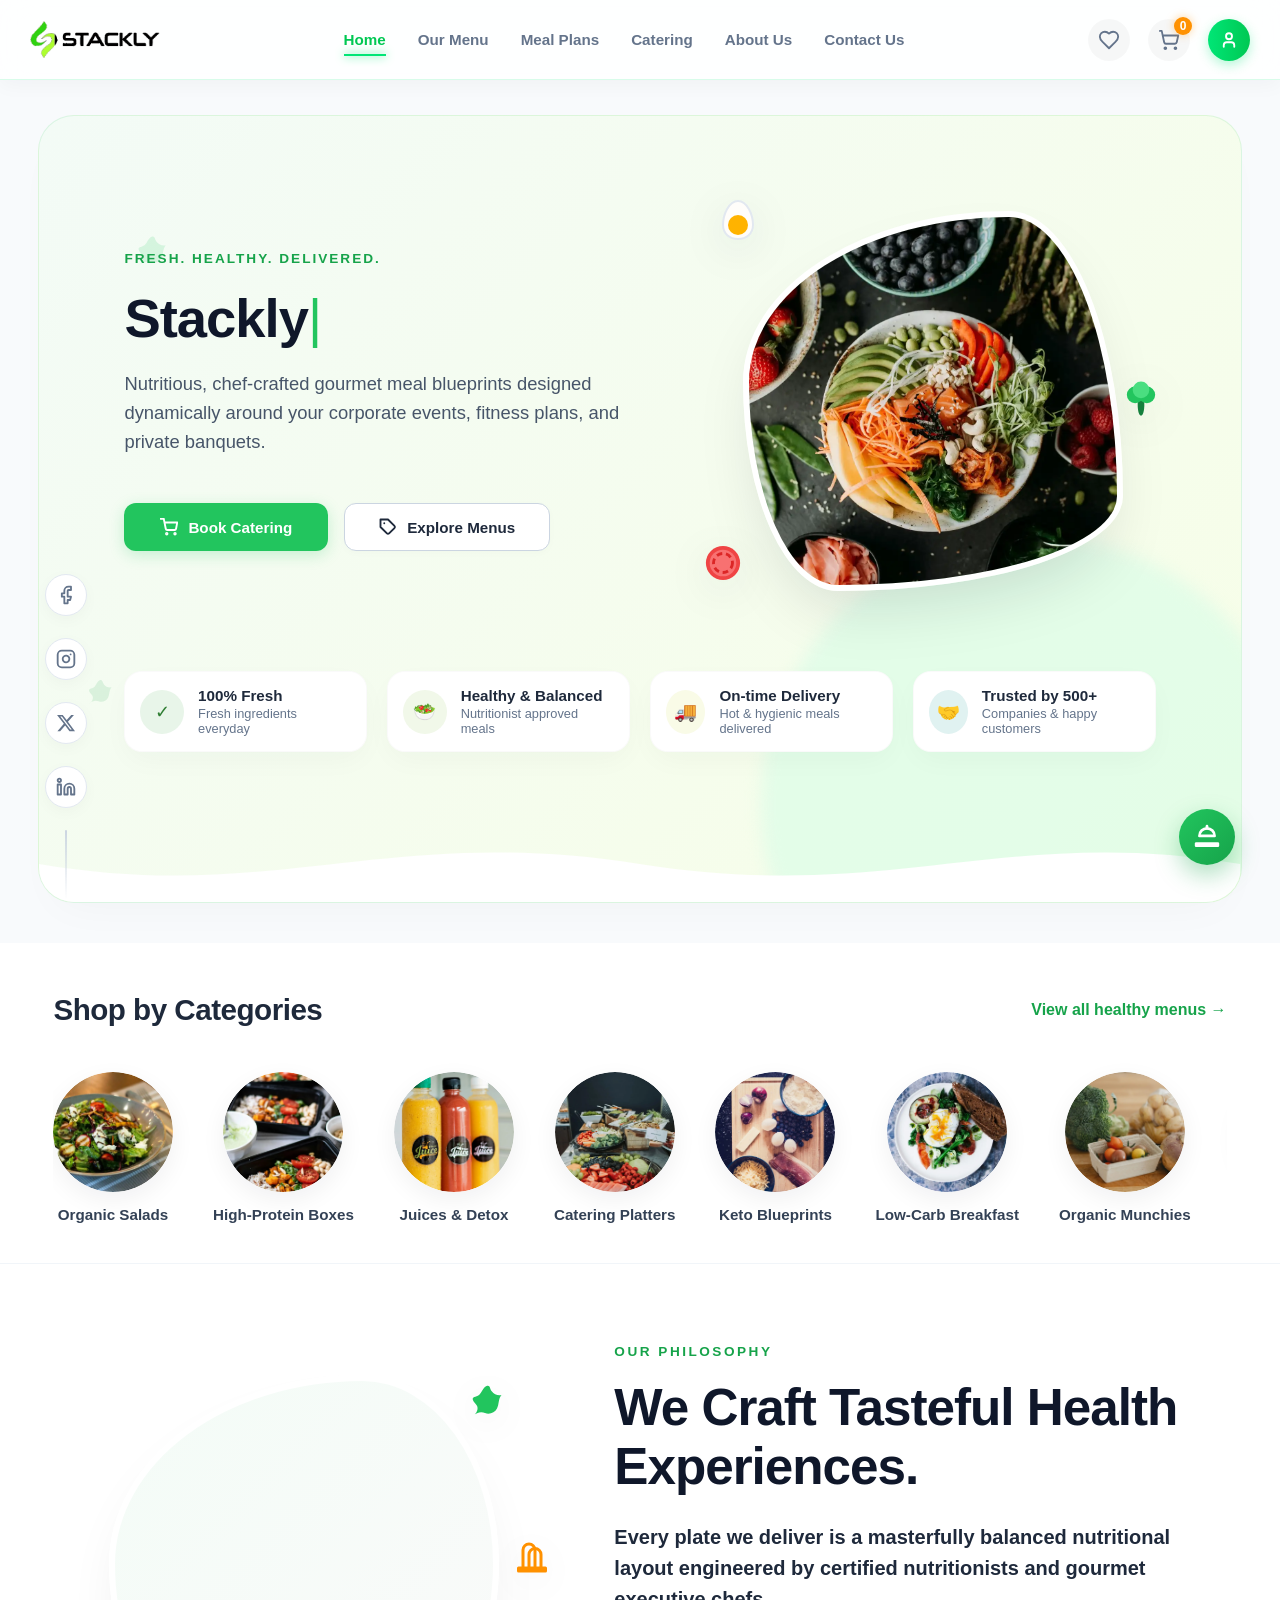
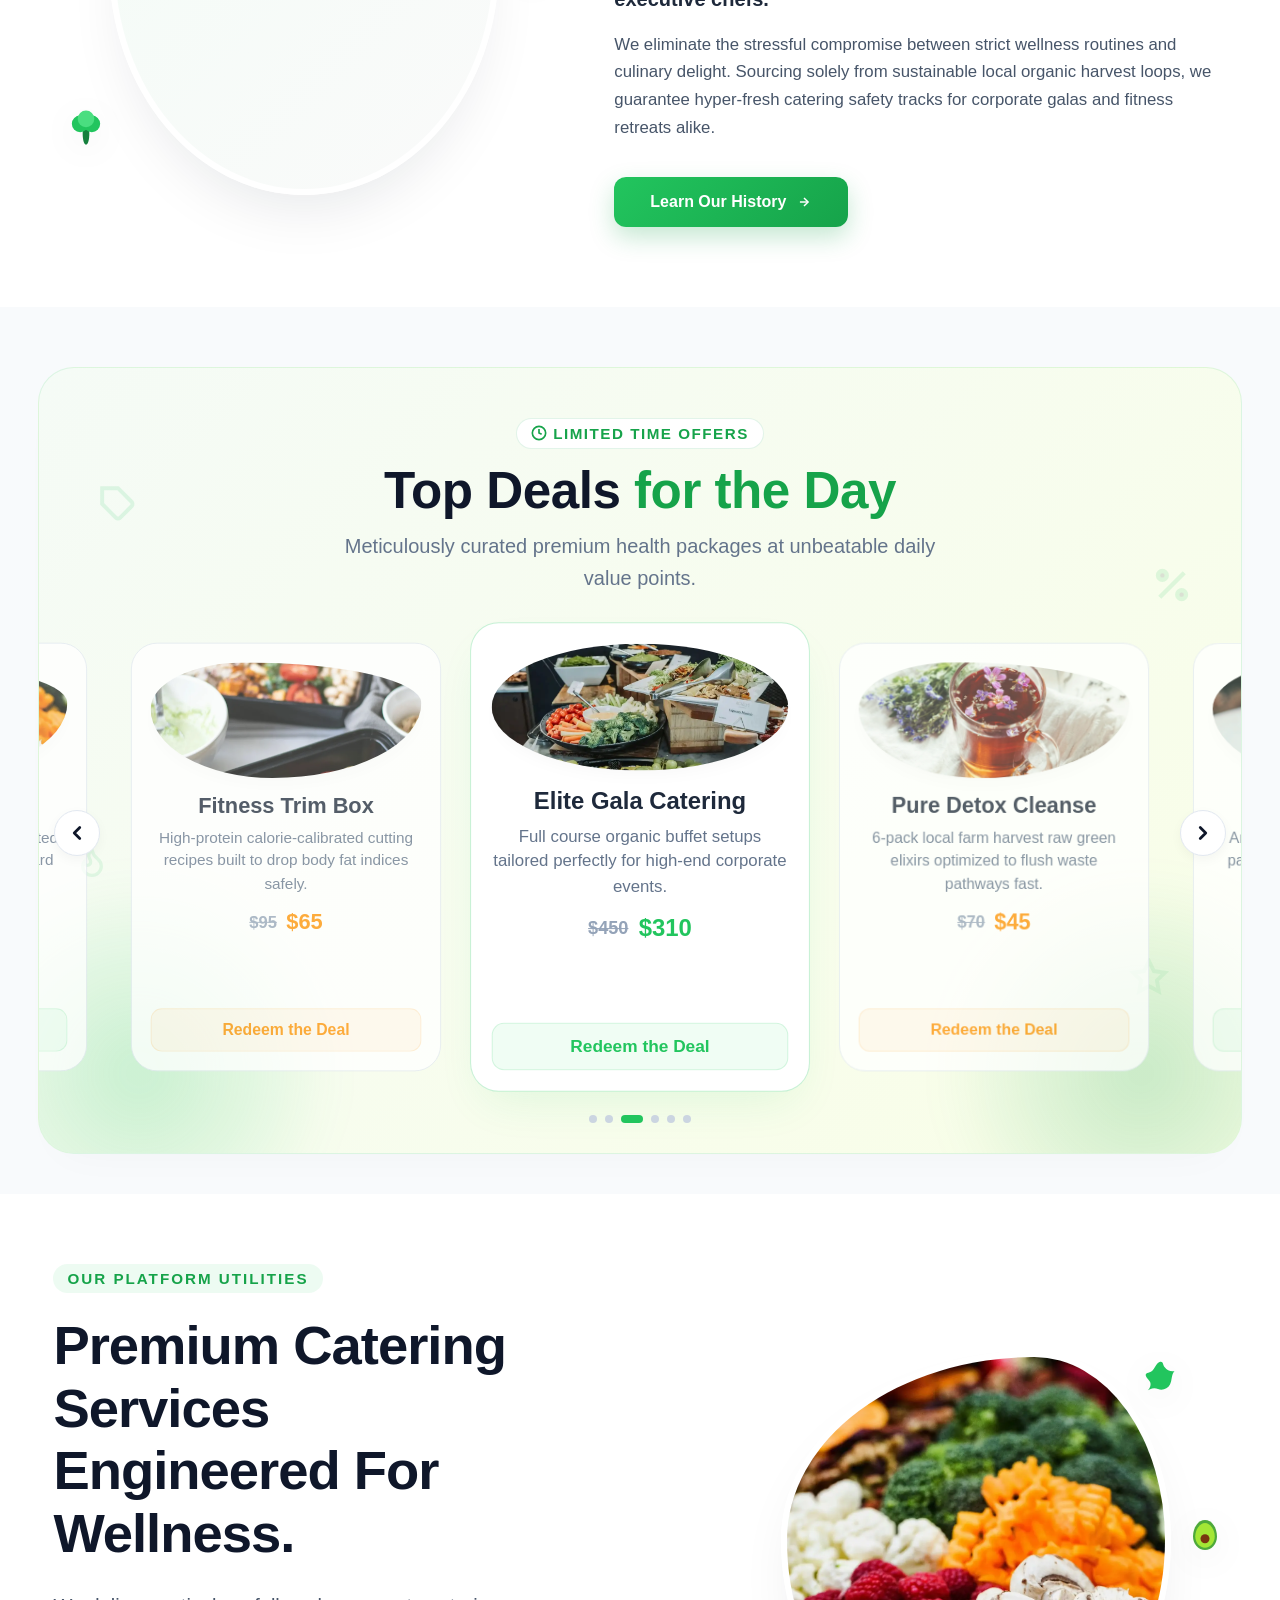
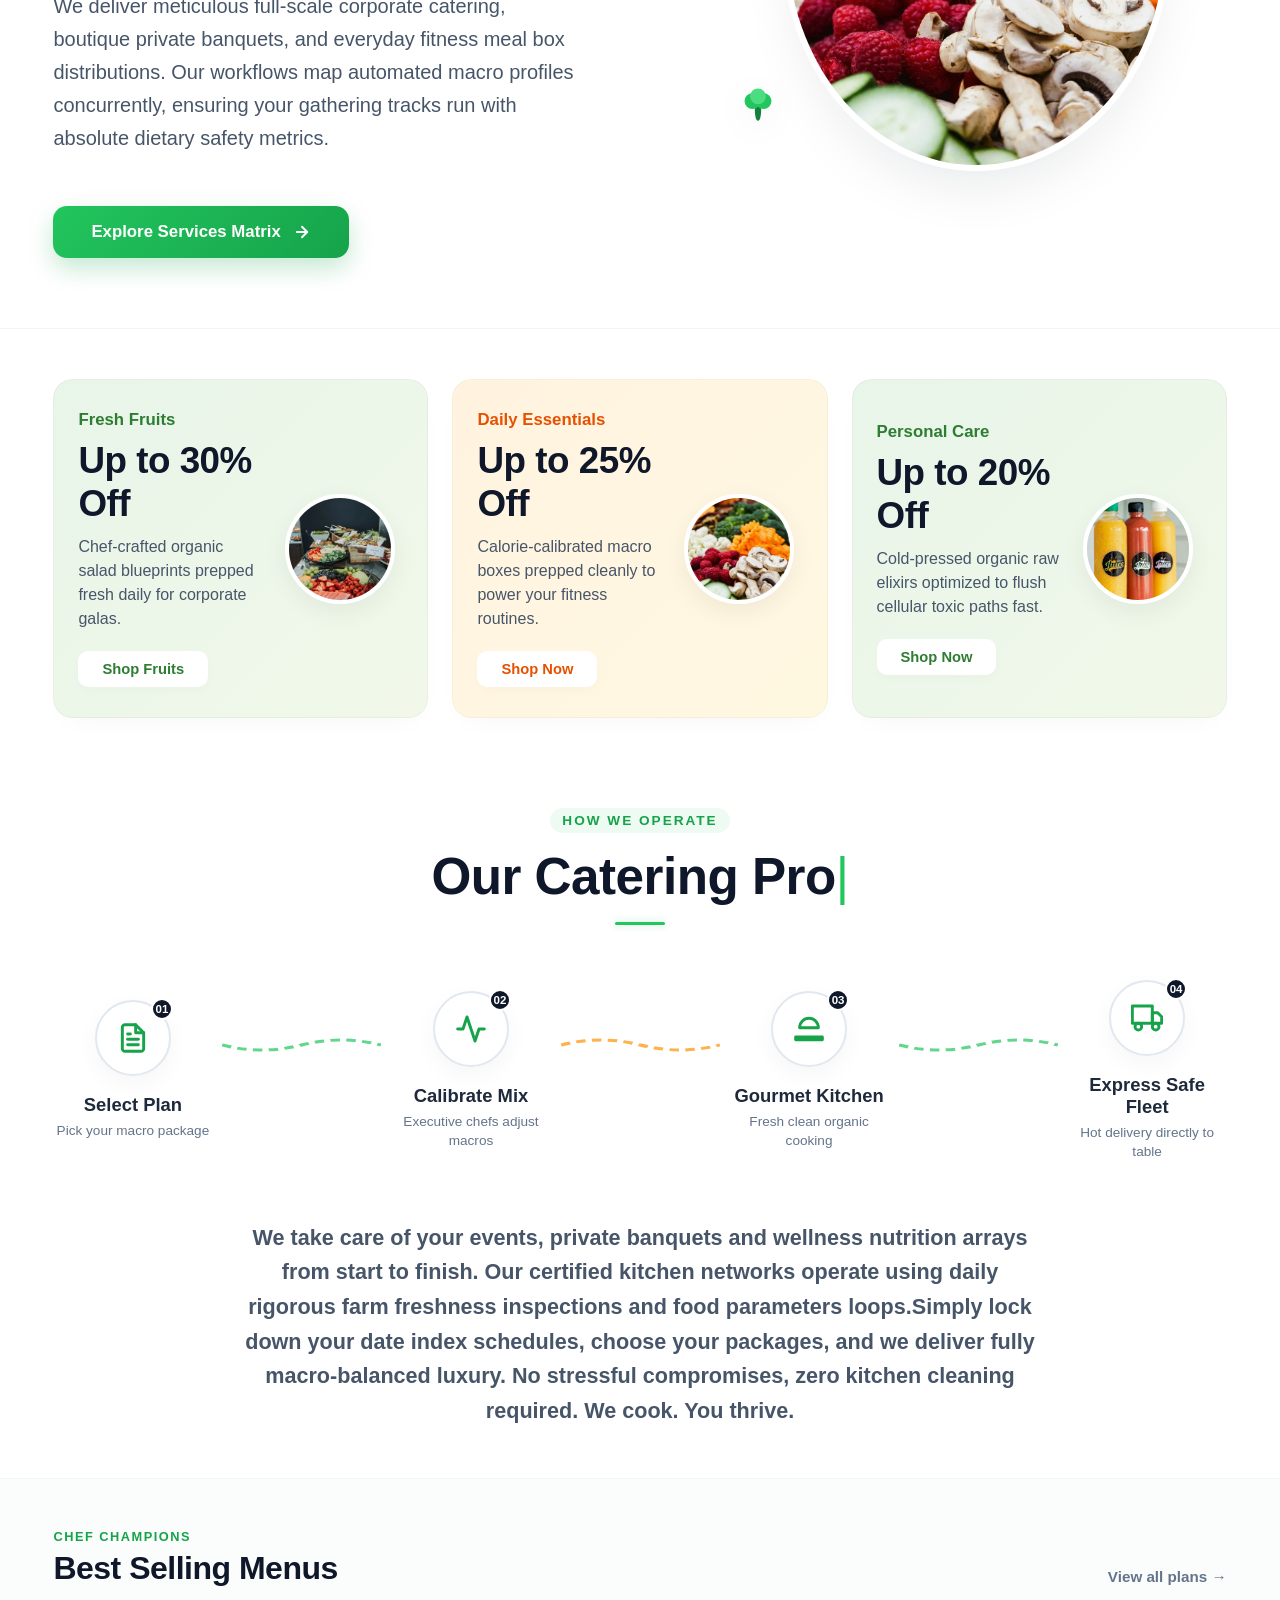
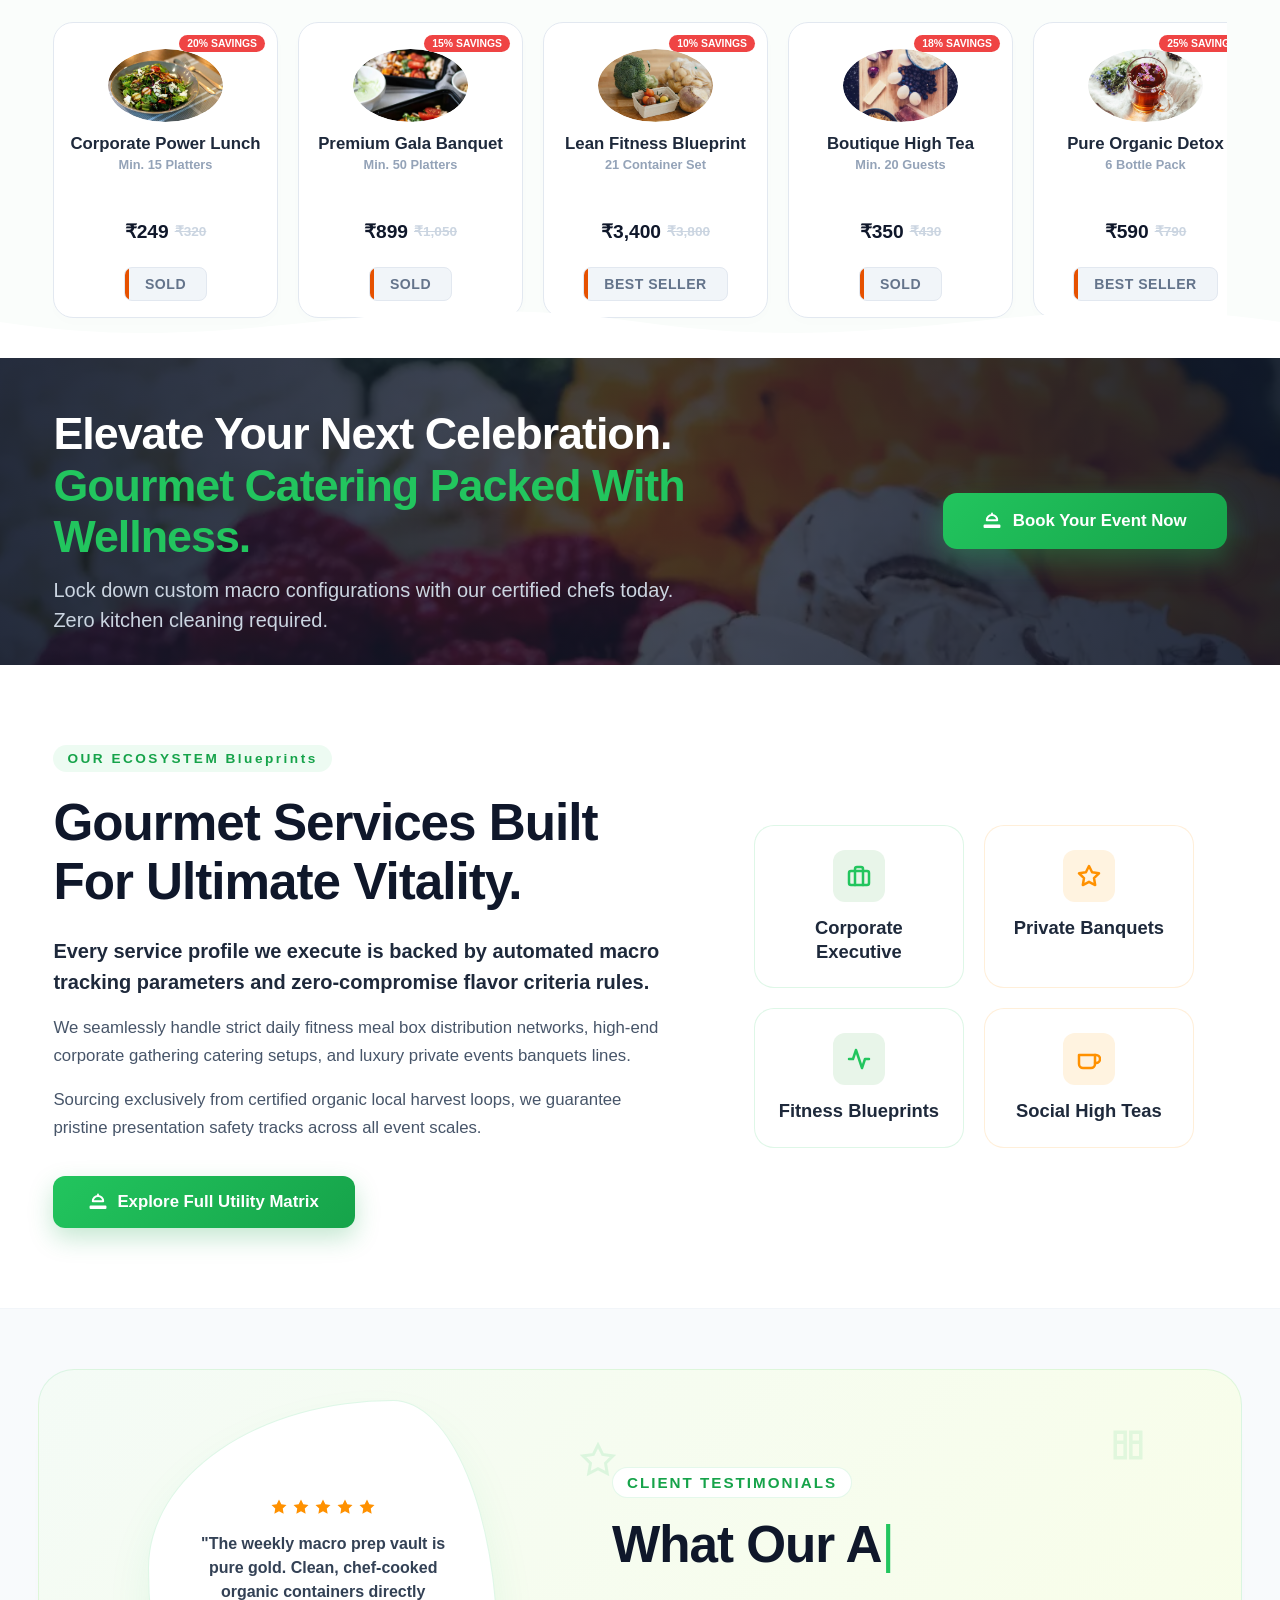
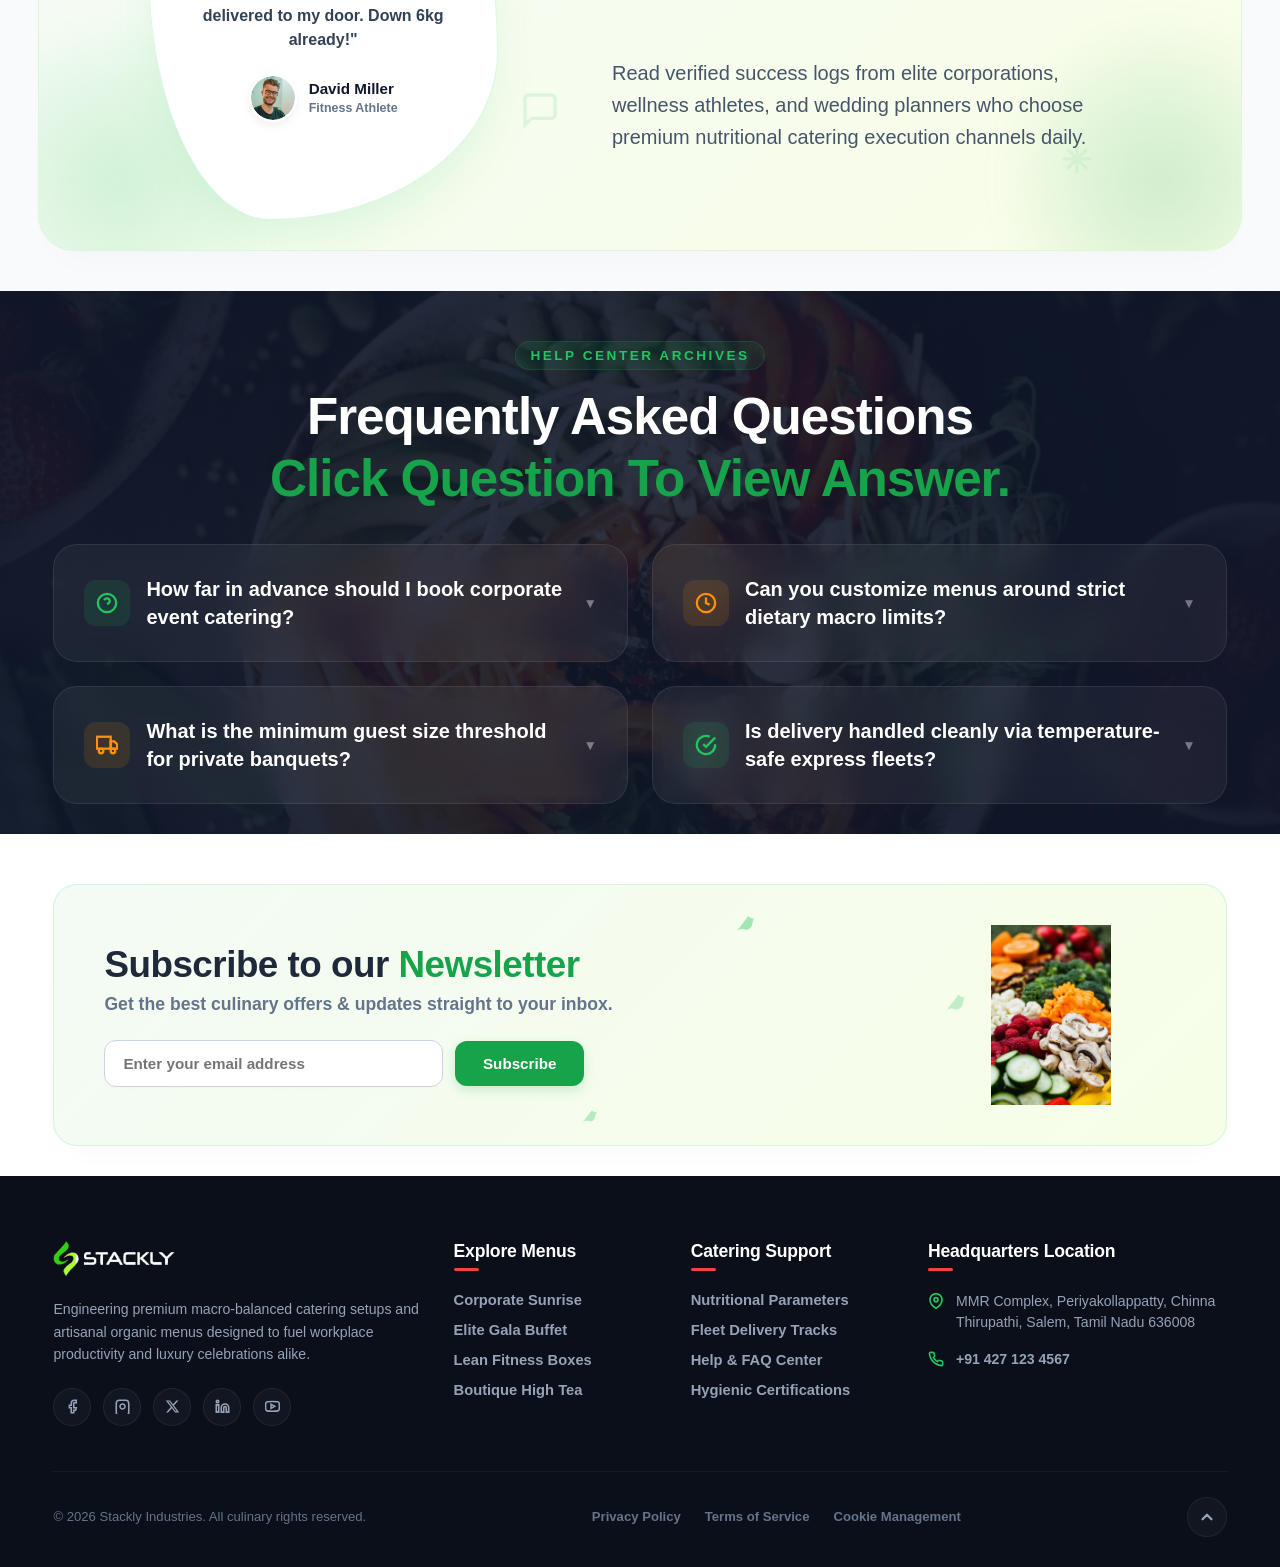
==== commit baed50b0: "completed all pages" ====
--- a/index.html
+++ b/index.html
@@ -63,12 +63,12 @@
       </div>
 
       <nav class="desktop-nav">
-        <a href="#" class="nav-item active">Home</a>
-        <a href="#" class="nav-item">Our Menu</a>
-        <a href="#" class="nav-item">Meal Plans</a>
-        <a href="#" class="nav-item">Catering</a>
-        <a href="#" class="nav-item">About Us</a>
-        <a href="#" class="nav-item">Contact Us</a>
+        <a href="index.html" class="nav-item active">Home</a>
+        <a href="ourmenus.html" class="nav-item">Our Menu</a>
+        <a href="mealplans.html" class="nav-item">Meal Plans</a>
+        <a href="catering.html" class="nav-item">Catering</a>
+        <a href="about.html" class="nav-item">About Us</a>
+        <a href="contact.html" class="nav-item">Contact Us</a>
       </nav>
 
       <div class="utility-actions">
@@ -100,12 +100,12 @@
   <div class="mobile-menu-overlay" id="mobile-overlay">
     <div class="mobile-menu-card">
       <nav class="mobile-nav-links">
-        <a href="#" class="mobile-nav-item active">Home</a>
-        <a href="#" class="mobile-nav-item">Our Menu</a>
-        <a href="#" class="mobile-nav-item">Meal Plans</a>
-        <a href="#" class="mobile-nav-item">Catering</a>
-        <a href="#" class="mobile-nav-item">About Us</a>
-        <a href="#" class="mobile-nav-item">Contact Us</a>
+        <a href="index.html" class="mobile-nav-item active">Home</a>
+        <a href="ourmenus.html" class="mobile-nav-item">Our Menu</a>
+        <a href="mealplans.html" class="mobile-nav-item">Meal Plans</a>
+        <a href="catering.html" class="mobile-nav-item">Catering</a>
+        <a href="about.html" class="mobile-nav-item">About Us</a>
+        <a href="contact.html" class="mobile-nav-item">Contact Us</a>
       </nav>
       <div class="mobile-utilities">
         <a href="404.html" class="mobile-util-link">
@@ -116,7 +116,13 @@
           <svg width="20" height="20" viewBox="0 0 24 24" fill="none" stroke="currentColor" stroke-width="2"><circle cx="8" cy="21" r="1"/><circle cx="19" cy="21" r="1"/><path d="M2.05 2.05h2l2.66 12.42a2 2 0 0 0 2 1.58h9.78a2 2 0 0 0 1.95-1.57l1.65-7.43H5.12"/></svg>
           Cart Container
         </a>
-        <button class="mobile-auth-btn">Sign In / Register</button>
+      <button 
+    type="button" 
+    class="mobile-auth-btn"
+    onclick="window.location.href='login.html';"
+>
+    Sign In / Register
+</button>
       </div>
     </div>
   </div>
@@ -236,7 +242,7 @@
           <svg width="18" height="18" viewBox="0 0 24 24" fill="none" stroke="currentColor" stroke-width="2.5" stroke-linecap="round" stroke-linejoin="round"><circle cx="9" cy="21" r="1"/><circle cx="20" cy="21" r="1"/><path d="M1 1h4l2.68 13.39a2 2 0 0 0 2 1.61h9.72a2 2 0 0 0 2-1.61L23 6H6"/></svg>
           Book Catering
         </a>
-        <a href="404.html" class="btn-secondary-white">
+        <a href="ourmenus.html" class="btn-secondary-white">
           <svg width="18" height="18" viewBox="0 0 24 24" fill="none" stroke="currentColor" stroke-width="2.5" stroke-linecap="round" stroke-linejoin="round"><path d="M20.59 13.41l-7.17 7.17a2 2 0 0 1-2.83 0L2 12V2h10l8.59 8.59a2 2 0 0 1 0 2.82z"/><line x1="7" y1="7" x2="7.01" y2="7"/></svg>
           Explore Menus
         </a>
@@ -753,9 +759,13 @@
   </a>
 
   <!-- Twitter / X Tracker Track -->
-  <a href="404.html" class="social-v-link" title="Follow on X (Twitter)">
-    <svg width="20" height="20" viewBox="0 0 24 24" fill="none" stroke="currentColor" stroke-width="2.2" stroke-linecap="round" stroke-linejoin="round"><path d="M22 4s-.7 2.1-2 3.4c1.6 10-9.4 17.3-18 11.6 2.2.1 4.4-.6 6-2C3 15.5.5 9.6 3 5c2.2 2.6 5.6 4.1 9 4-.9-4.2 4-6.6 7-3.8 1.1 0 3-1.2 3-1.2z"/></svg>
-  </a>
+  <!-- Modern X (Twitter) Social Vector Link Channel -->
+<a href="404.html" class="social-v-link" title="Follow on X (Twitter)">
+    <svg width="20" height="20" viewBox="0 0 24 24" fill="currentColor">
+        <path d="M18.244 2.25h3.308l-7.227 8.26 8.502 11.24H16.17l-5.214-6.817L4.99 21.75H1.68l7.73-8.835L1.254 2.25H8.08l4.713 6.231zm-1.161 17.52h1.833L7.084 4.126H5.117z"/>
+    </svg>
+</a>
+
 
   <!-- LinkedIn Tracker Track -->
   <a href="404.html" class="social-v-link" title="Connect on LinkedIn">
@@ -3376,7 +3386,10 @@
               <span class="price-actual">₹249</span>
               <span class="price-was">₹320</span>
             </div>
-            <a href="404.html" class="btn-catering-checkout">Add to Cart</a>
+            <a href="404.html" class="interactive-text-action floating-node f-delay-5" aria-label="Book Corporate Power Lunch Package">
+            <span>Sold</span>
+          
+        </a>
           </div>
         </div>
 
@@ -3393,7 +3406,10 @@
               <span class="price-actual">₹899</span>
               <span class="price-was">₹1,050</span>
             </div>
-            <a href="404.html" class="btn-catering-checkout">Add to Cart</a>
+          <a href="404.html" class="interactive-text-action floating-node f-delay-5" aria-label="Book Corporate Power Lunch Package">
+            <span>Sold</span>
+          
+        </a>
           </div>
         </div>
 
@@ -3410,7 +3426,10 @@
               <span class="price-actual">₹3,400</span>
               <span class="price-was">₹3,800</span>
             </div>
-            <a href="404.html" class="btn-catering-checkout">Add to Cart</a>
+           <a href="404.html" class="interactive-text-action floating-node f-delay-5" aria-label="Book Corporate Power Lunch Package">
+            <span>Best Seller</span>
+          
+        </a>
           </div>
         </div>
 
@@ -3427,7 +3446,10 @@
               <span class="price-actual">₹350</span>
               <span class="price-was">₹430</span>
             </div>
-            <a href="404.html" class="btn-catering-checkout">Add to Cart</a>
+          <a href="404.html" class="interactive-text-action floating-node f-delay-5" aria-label="Book Corporate Power Lunch Package">
+            <span>Sold</span>
+          
+        </a>
           </div>
         </div>
 
@@ -3444,7 +3466,10 @@
               <span class="price-actual">₹590</span>
               <span class="price-was">₹790</span>
             </div>
-            <a href="404.html" class="btn-catering-checkout">Add to Cart</a>
+          <a href="404.html" class="interactive-text-action floating-node f-delay-5" aria-label="Book Corporate Power Lunch Package">
+            <span>Best Seller</span>
+          
+        </a>
           </div>
         </div>
 
@@ -3461,7 +3486,10 @@
               <span class="price-actual">₹550</span>
               <span class="price-was">₹625</span>
             </div>
-            <a href="404.html" class="btn-catering-checkout">Add to Cart</a>
+           <a href="404.html" class="interactive-text-action floating-node f-delay-5" aria-label="Book Corporate Power Lunch Package">
+            <span>Sold</span>
+          
+        </a>
           </div>
         </div>
 
@@ -3480,7 +3508,10 @@
               <span class="price-actual">₹249</span>
               <span class="price-was">₹320</span>
             </div>
-            <a href="404.html" class="btn-catering-checkout">Add to Cart</a>
+           <a href="404.html" class="interactive-text-action floating-node f-delay-5" aria-label="Book Corporate Power Lunch Package">
+            <span>Best Seller</span>
+          
+        </a>
           </div>
         </div>
 
@@ -3496,7 +3527,10 @@
               <span class="price-actual">₹899</span>
               <span class="price-was">₹1,050</span>
             </div>
-            <a href="404.html" class="btn-catering-checkout">Add to Cart</a>
+    <a href="404.html" class="interactive-text-action floating-node f-delay-5" aria-label="Book Corporate Power Lunch Package">
+            <span>Sold</span>
+          
+        </a>
           </div>
         </div>
 
@@ -3512,7 +3546,10 @@
               <span class="price-actual">₹3,400</span>
               <span class="price-was">₹3,800</span>
             </div>
-            <a href="404.html" class="btn-catering-checkout">Add to Cart</a>
+            <a href="404.html" class="interactive-text-action floating-node f-delay-5" aria-label="Book Corporate Power Lunch Package">
+            <span>Sold</span>
+          
+        </a>
           </div>
         </div>
 
@@ -3529,6 +3566,59 @@
 </section>
 
 <style>
+ /* ==========================================================================
+   Centered "Sold Out" Status Label - High Visibility Symmetries
+   ========================================================================== */
+.interactive-text-action {
+    display: inline-flex;
+    align-items: center;
+    justify-content: center;
+    gap: 0.5rem;
+    text-decoration: none;
+    
+    /* Low-impact muted slate typography alignment */
+    color: #64748B; 
+    font-size: 0.88rem; /* Matches compact typography preferences */
+    font-weight: 700;
+    text-transform: uppercase;
+    letter-spacing: 0.5px;
+    
+    /* Structural padding borders with zero height mutation bounds */
+    padding: 0.5rem 1.25rem;
+    background-color: #F1F5F9;
+    border: 1px solid #E2E8F0;
+    border-radius: 8px;
+    
+    /* Fixed Positioning: Centers the component panel block inside the layout card grid */
+    margin: 0.75rem auto 0 auto; 
+    width: fit-content;
+    
+    /* Signal unavailability clearly, stopping layout chasing shifts */
+    cursor: not-allowed; 
+    pointer-events: none; /* Disables click & navigation paths to stop page jump glitches */
+    user-select: none;
+    position: relative;
+    overflow: hidden;
+}
+
+/* Operational restricted setup marker indicator line (Orange) */
+.interactive-text-action::before {
+    content: '';
+    position: absolute;
+    left: 0;
+    top: 0;
+    height: 100%;
+    width: 4px; /* Thin left-side indicator border strip anchor */
+    background-color: #E65100; 
+}
+
+/* Balanced, subtle hover state to reinforce the item is disabled */
+.interactive-text-action:hover {
+    color: #475569;
+    background-color: #E2E8F0;
+}
+
+
   /* ==========================================================================
    COMPACT CATERING BEST SELLERS ARCHITECTURE (COMPRESSED GAPS SPECS)
    ========================================================================== */
@@ -3808,6 +3898,26 @@
 window.addEventListener('DOMContentLoaded', () => {
   initAutomatedMarqueeObserver();
 });
+
+</script>
+<script>
+  /**
+ * Real-Time Cart Dispatch Handler
+ * Logs active item properties dynamically inside your client view matrix.
+ * @param {string} itemId - Distinct package model catalog code tracker.
+ * @param {string} itemName - Public package headline label text.
+ * @param {number} unitPrice - Actual pricing cost (INR).
+ */
+function handleAddToCart(itemId, itemName, unitPrice) {
+    // Structural feedback notification alert box
+    alert(`🛒 Package Added!\n"${itemName}" (₹${unitPrice}) has been securely staged inside your catering delivery cart queue.`);
+    
+    // Proactive tracking loop: updates the global header notification bell counter badge
+    const notificationBadge = document.querySelector('.notification-badge');
+    if (notificationBadge) {
+        notificationBadge.style.display = 'block';
+    }
+}
 
 </script>
 
@@ -4420,7 +4530,7 @@
               <div class="surfboard-author-profile">
                 <div class="surfboard-avatar-circle">
                   <!-- OPTION CONFIGURATION: Update local folder paths directly here to load your custom user avatar image files -->
-                  <img src="./Assests/salad.webp" alt="Sarah Jenkins" class="surfboard-native-img">
+                  <img src="./Assests/rose.webp" alt="Sarah Jenkins" class="surfboard-native-img">
                 </div>
                 <div class="surfboard-author-meta">
                   <h4>Sarah Jenkins</h4>
@@ -4443,7 +4553,7 @@
               <p class="surfboard-feedback-quote">"The weekly macro prep vault is pure gold. Clean, chef-cooked organic containers directly delivered to my door. Down 6kg already!"</p>
               <div class="surfboard-author-profile">
                 <div class="surfboard-avatar-circle">
-                  <img src="./Assests/hero%20section%20img%203.webp" alt="David Miller" class="surfboard-native-img">
+                  <img src="./Assests/aris.webp" alt="David Miller" class="surfboard-native-img">
                 </div>
                 <div class="surfboard-author-meta">
                   <h4>David Miller</h4>
@@ -4465,10 +4575,10 @@
               <p class="surfboard-feedback-quote">"Unbelievable patisseries and finger foods for our private boutique high tea. Our guests are still raving about the organic honey dips."</p>
               <div class="surfboard-author-profile">
                 <div class="surfboard-avatar-circle">
-                  <img src="./Assests/high%20protein%20box.webp" alt="Elena Rostova" class="surfboard-native-img">
+                  <img src="./Assests/devon mill.webp" alt="Elena Rostova" class="surfboard-native-img">
                 </div>
                 <div class="surfboard-author-meta">
-                  <h4>Elena Rostova</h4>
+                  <h4>Devon Rostova</h4>
                   <span>Boutique Event Planner</span>
                 </div>
               </div>
@@ -5439,9 +5549,13 @@
           <a href="404.html" class="social-icon-circle" aria-label="Follow us on Instagram">
             <svg width="15" height="15" viewBox="0 0 24 24" fill="none" stroke="currentColor" stroke-width="2.5"><rect x="2" y="2" width="20" height="24" rx="5" ry="5"/><path d="M16 11.37A4 4 0 1 1 12.63 8 4 4 0 0 1 16 11.37zM17.5 6.5h.01"/></svg>
           </a>
-          <a href="404.html" class="social-icon-circle" aria-label="Follow us on X Twitter">
-            <svg width="15" height="15" viewBox="0 0 24 24" fill="none" stroke="currentColor" stroke-width="2.5"><path d="M22 4s-.7 2.1-2 3.4c1.6 10-9.4 17.3-18 11.6 2.2.1 4.4-.6 6-2C3 15.5.5 9.6 3 5c2.2 2.6 5.6 4.1 9 4-.9-4.2 4-6.6 7-3.8 1.1 0 3-1.2 3-1.2z"/></svg>
-          </a>
+          <!-- Modern X (Twitter) Social Navigation Link -->
+<a href="404.html" class="social-icon-circle" aria-label="Follow us on X Twitter">
+    <svg width="15" height="15" viewBox="0 0 24 24" fill="currentColor">
+        <path d="M18.244 2.25h3.308l-7.227 8.26 8.502 11.24H16.17l-5.214-6.817L4.99 21.75H1.68l7.73-8.835L1.254 2.25H8.08l4.713 6.231zm-1.161 17.52h1.833L7.084 4.126H5.117z"/>
+    </svg>
+</a>
+
           <a href="404.html" class="social-icon-circle" aria-label="Follow us on LinkedIn">
             <svg width="15" height="15" viewBox="0 0 24 24" fill="none" stroke="currentColor" stroke-width="2.5"><path d="M16 8a6 6 0 0 1 6 6v7h-4v-7a2 2 0 0 0-2-2 2 2 0 0 0-2 2v7h-4v-7a6 6 0 0 1 6-6z"/><rect x="2" y="9" width="4" height="12"/><circle cx="4" cy="4" r="2"/></svg>
           </a>
--- a/style.css
+++ b/style.css
@@ -345,137 +345,348 @@
   box-shadow: 0 4px 20px var(--accent-glow);
 }
 
+/* ============================================================
+   MOBILE HAMBURGER
+   ============================================================ */
+
 .hamburger-menu {
-  display: none;
-  flex-direction: column;
-  justify-content: space-between;
-  width: 24px;
-  height: 18px;
-  cursor: pointer;
-  z-index: 1001;
+    display: none;
+    flex-direction: column;
+    justify-content: space-between;
+    width: 24px;
+    height: 18px;
+    cursor: pointer;
+    z-index: 1001;
 }
 
 .hamburger-menu span {
-  width: 100%;
-  height: 2.5px;
-  background-color: var(--text-dark);
-  border-radius: 2px;
-  transition: transform 0.3s ease, opacity 0.3s ease;
+    width: 100%;
+    height: 2.5px;
+    background-color: var(--text-dark);
+    border-radius: 2px;
+    transition: transform 0.3s ease, opacity 0.3s ease;
 }
 
 .hamburger-menu.open span:nth-child(1) {
-  transform: translateY(8px) rotate(45deg);
+    transform: translateY(8px) rotate(45deg);
 }
 
 .hamburger-menu.open span:nth-child(2) {
-  opacity: 0;
+    opacity: 0;
 }
 
 .hamburger-menu.open span:nth-child(3) {
-  transform: translateY(-8px) rotate(-45deg);
-}
-
-/* Mobile Fly-out Overlay */
+    transform: translateY(-8px) rotate(-45deg);
+}
+
+
+/* ============================================================
+   MOBILE FLY-OUT OVERLAY
+   ============================================================ */
+
 .mobile-menu-overlay {
-  position: fixed;
-  top: 0;
-  left: 0;
-  width: 100%;
-  height: 100vh;
-  background: rgba(15, 23, 42, 0.3);
-  backdrop-filter: blur(12px);
-  -webkit-backdrop-filter: blur(12px);
-  z-index: 980;
-  opacity: 0;
-  pointer-events: none;
-  display: none; 
-  transition: opacity 0.4s ease;
-}
+    position: fixed;
+    inset: 0;
+
+    /* Overlay covers the complete screen */
+    width: 100%;
+    height: 100vh;
+
+    background: rgba(15, 23, 42, 0.30);
+    backdrop-filter: blur(12px);
+    -webkit-backdrop-filter: blur(12px);
+
+    z-index: 980;
+
+    opacity: 0;
+    visibility: hidden;
+    pointer-events: none;
+
+    display: block;
+
+    transition:
+        opacity 0.4s ease,
+        visibility 0.4s ease;
+}
+
+
+/* ============================================================
+   OPEN OVERLAY
+   ============================================================ */
 
 .mobile-menu-overlay.visible {
-  opacity: 1;
-  pointer-events: auto;
-  display: block;
-}
+    opacity: 1;
+    visibility: visible;
+    pointer-events: auto;
+}
+
+
+/* ============================================================
+   MOBILE MENU CARD
+   75% SCREEN WIDTH
+   ============================================================ */
 
 .mobile-menu-card {
-  position: absolute;
-  top: 0;
-  right: -320px;
-  width: 320px;
-  height: 100%;
-  background: #ffffff;
-  border-left: 1px solid rgba(0, 230, 118, 0.1);
-  padding: 100px 40px 40px 40px;
-  display: flex;
-  flex-direction: column;
-  justify-content: space-between;
-  transition: right 0.4s cubic-bezier(0.16, 1, 0.3, 1);
-}
+    position: absolute;
+
+    top: 0;
+    right: 0;
+
+    /*
+     * Main requirement:
+     * Mobile navigation = 75% of viewport width
+     */
+    width: 75vw;
+
+    /*
+     * Prevent it from becoming too wide on larger tablets
+     */
+    max-width: 420px;
+
+    min-width: 260px;
+
+    height: 100%;
+
+    background: #ffffff;
+
+    border-left: 1px solid rgba(0, 230, 118, 0.10);
+
+    padding: 100px 40px 40px 40px;
+
+    display: flex;
+    flex-direction: column;
+    justify-content: space-between;
+
+    /*
+     * Initially positioned outside the screen
+     */
+    transform: translateX(100%);
+
+    transition:
+        transform 0.4s cubic-bezier(0.16, 1, 0.3, 1);
+}
+
+
+/* ============================================================
+   SLIDE MENU INTO VIEW
+   ============================================================ */
 
 .mobile-menu-overlay.visible .mobile-menu-card {
-  right: 0;
-}
+    transform: translateX(0);
+}
+
+
+/* ============================================================
+   MOBILE NAVIGATION LINKS
+   ============================================================ */
 
 .mobile-nav-links {
-  display: flex;
-  flex-direction: column;
-  gap: 24px;
+    display: flex;
+    flex-direction: column;
+    gap: 24px;
 }
 
 .mobile-nav-item {
-  text-decoration: none;
-  color: var(--text-muted);
-  font-size: 1.25rem;
-  font-weight: 600;
-  transition: color 0.3s;
+    text-decoration: none;
+    color: var(--text-muted);
+    font-size: 1.25rem;
+    font-weight: 600;
+    transition:
+        color 0.3s ease,
+        transform 0.3s ease;
+}
+
+.mobile-nav-item:hover {
+    color: var(--accent-glow);
+    transform: translateX(4px);
 }
 
 .mobile-nav-item.active {
-  color: var(--accent-glow);
-}
+    color: var(--accent-glow);
+}
+
+
+/* ============================================================
+   MOBILE UTILITIES
+   ============================================================ */
 
 .mobile-utilities {
-  display: flex;
-  flex-direction: column;
-  gap: 20px;
-  border-top: 1px solid rgba(0, 0, 0, 0.06);
-  padding-top: 30px;
+    display: flex;
+    flex-direction: column;
+    gap: 20px;
+
+    border-top: 1px solid rgba(0, 0, 0, 0.06);
+
+    padding-top: 30px;
 }
 
 .mobile-util-link {
-  display: flex;
-  align-items: center;
-  gap: 12px;
-  color: var(--text-muted);
-  text-decoration: none;
-  font-weight: 600;
-}
+    display: flex;
+    align-items: center;
+    gap: 12px;
+
+    color: var(--text-muted);
+
+    text-decoration: none;
+
+    font-weight: 600;
+
+    transition: color 0.3s ease;
+}
+
+.mobile-util-link:hover {
+    color: var(--accent-glow);
+}
+
+
+/* ============================================================
+   MOBILE AUTH BUTTON
+   ============================================================ */
 
 .mobile-auth-btn {
-  background: linear-gradient(90deg, var(--accent-bright), var(--accent-glow));
-  color: #ffffff;
-  border: none;
-  width: 100%;
-  padding: 14px;
-  font-weight: 700;
-  font-size: 1rem;
-  border-radius: 12px;
-  cursor: pointer;
-  box-shadow: 0 4px 15px rgba(0, 230, 118, 0.2);
-}
-
-/* Master Welcome Layout Framework */
+    background:
+        linear-gradient(
+            90deg,
+            var(--accent-bright),
+            var(--accent-glow)
+        );
+
+    color: #ffffff;
+
+    border: none;
+
+    width: 100%;
+
+    padding: 14px;
+
+    font-weight: 700;
+
+    font-size: 1rem;
+
+    border-radius: 12px;
+
+    cursor: pointer;
+
+    box-shadow:
+        0 4px 15px rgba(0, 230, 118, 0.2);
+
+    transition:
+        transform 0.3s ease,
+        box-shadow 0.3s ease;
+}
+
+.mobile-auth-btn:hover {
+    transform: translateY(-2px);
+
+    box-shadow:
+        0 7px 20px rgba(0, 230, 118, 0.28);
+}
+
+
+/* ============================================================
+   MASTER WELCOME LAYOUT
+   ============================================================ */
+
 #main-app {
-  display: flex;
-  justify-content: center;
-  align-items: center;
-  min-height: 100vh;
-  padding: 120px 20px 40px 20px;
-  opacity: 0;
-  transform: scale(0.97);
-transition: opacity 0.6s ease, transform 0.6s ease;text-align: center;}.welcome-card {background: var(--bg-card);
-    border: 1px solid rgba(0, 0, 0, 0.05);padding: 4rem 2rem;border-radius: 32px;max-width: 600px;
-    box-shadow: 0 20px 40px -15px rgba(15, 23, 42, 0.06);}.welcome-card h1 {font-size: 2.5rem;margin-bottom: 1.5rem;
-        color: var(--text-dark);}.welcome-card p {color: var(--text-muted);line-height: 1.7;font-size: 1.05rem;}@media (max-width: 992px) 
-{.desktop-nav, .utility-actions {display: none !important;}.hamburger-menu {display: flex;}}+    display: flex;
+
+    justify-content: center;
+    align-items: center;
+
+    min-height: 100vh;
+
+    padding: 120px 20px 40px 20px;
+
+    opacity: 0;
+
+    transform: scale(0.97);
+
+    transition:
+        opacity 0.6s ease,
+        transform 0.6s ease;
+
+    text-align: center;
+}
+
+.welcome-card {
+    background: var(--bg-card);
+
+    border: 1px solid rgba(0, 0, 0, 0.05);
+
+    padding: 4rem 2rem;
+
+    border-radius: 32px;
+
+    max-width: 600px;
+
+    box-shadow:
+        0 20px 40px -15px rgba(15, 23, 42, 0.06);
+}
+
+.welcome-card h1 {
+    font-size: 2.5rem;
+
+    margin-bottom: 1.5rem;
+
+    color: var(--text-dark);
+}
+
+.welcome-card p {
+    color: var(--text-muted);
+
+    line-height: 1.7;
+
+    font-size: 1.05rem;
+}
+
+
+/* ============================================================
+   TABLET / MOBILE
+   ============================================================ */
+
+@media (max-width: 992px) {
+
+    .desktop-nav,
+    .utility-actions {
+        display: none !important;
+    }
+
+    .hamburger-menu {
+        display: flex;
+    }
+
+}
+
+
+/* ============================================================
+   SMALL MOBILE
+   ============================================================ */
+
+@media (max-width: 480px) {
+
+    .mobile-menu-card {
+        width: 75vw;
+
+        min-width: 0;
+
+        padding:
+            90px
+            25px
+            30px
+            25px;
+    }
+
+    .mobile-nav-links {
+        gap: 20px;
+    }
+
+    .mobile-nav-item {
+        font-size: 1.1rem;
+    }
+
+    .mobile-utilities {
+        gap: 16px;
+        padding-top: 22px;
+    }
+
+}
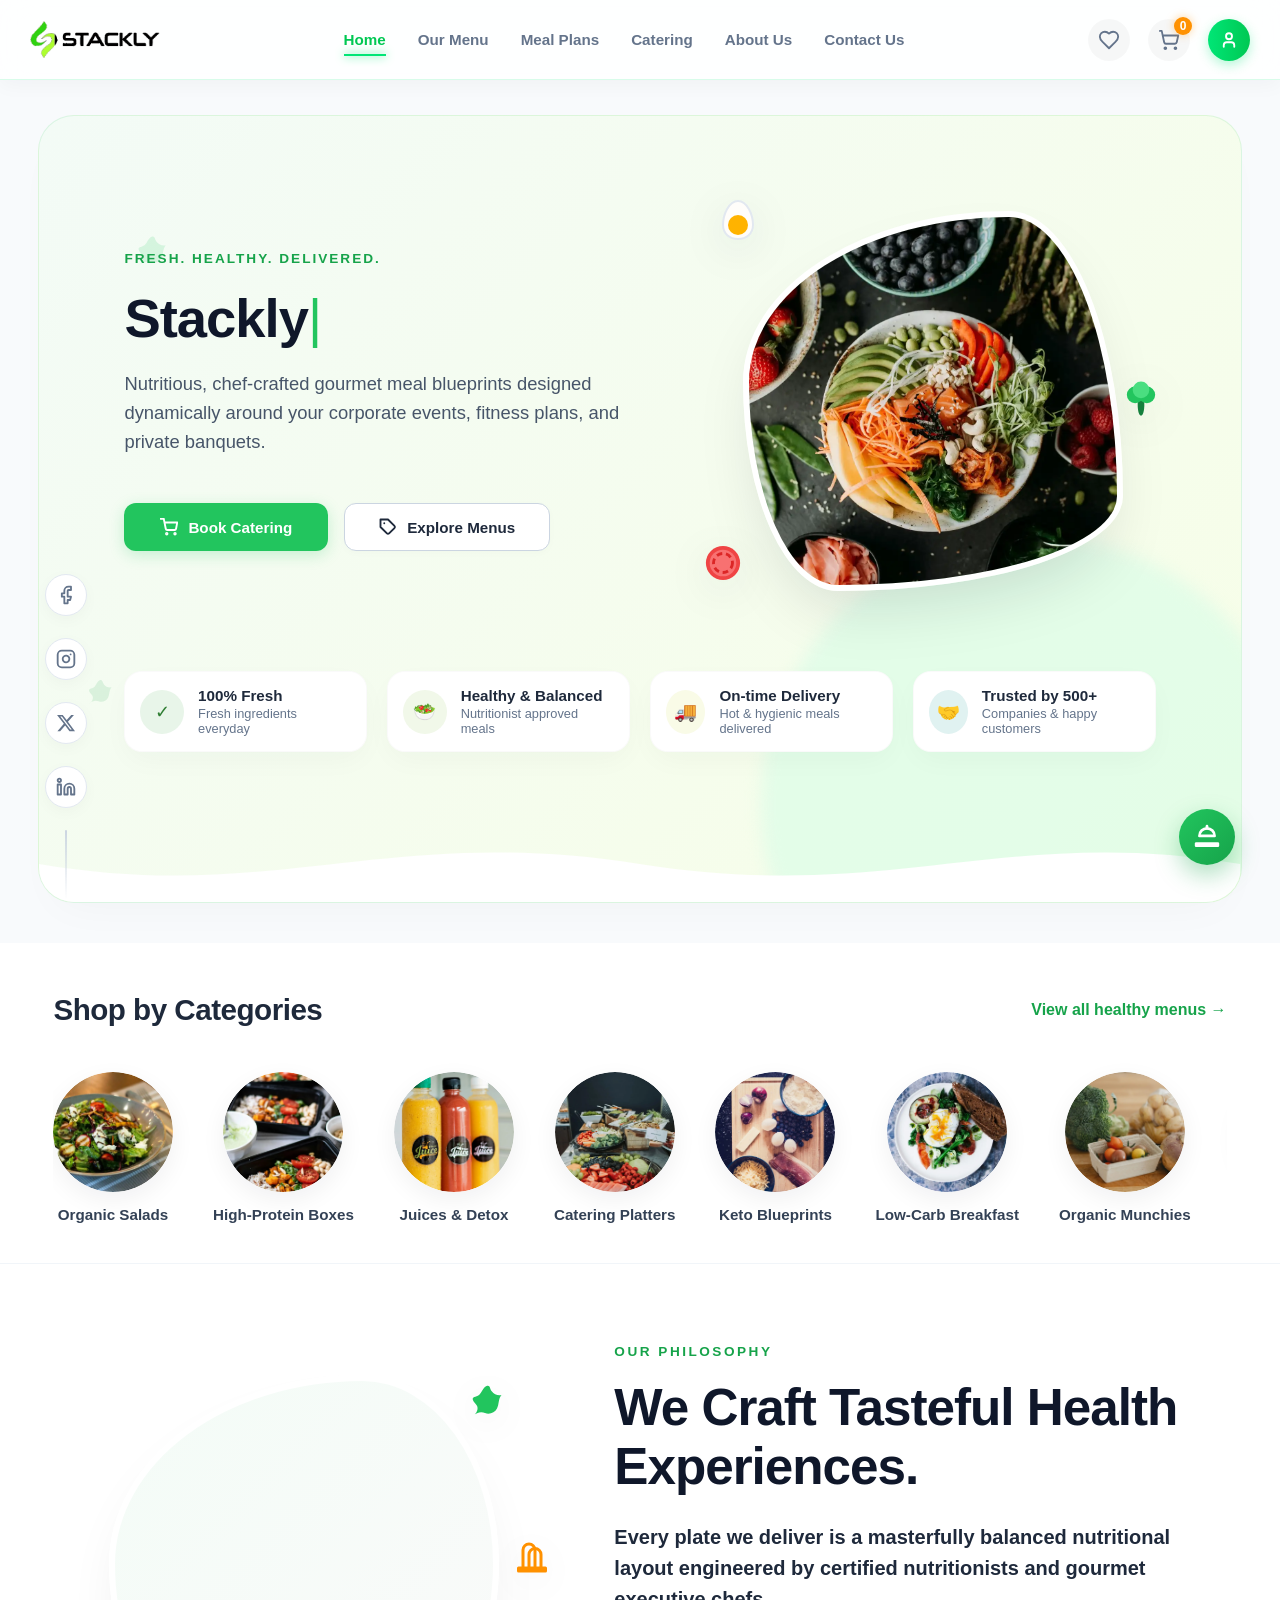
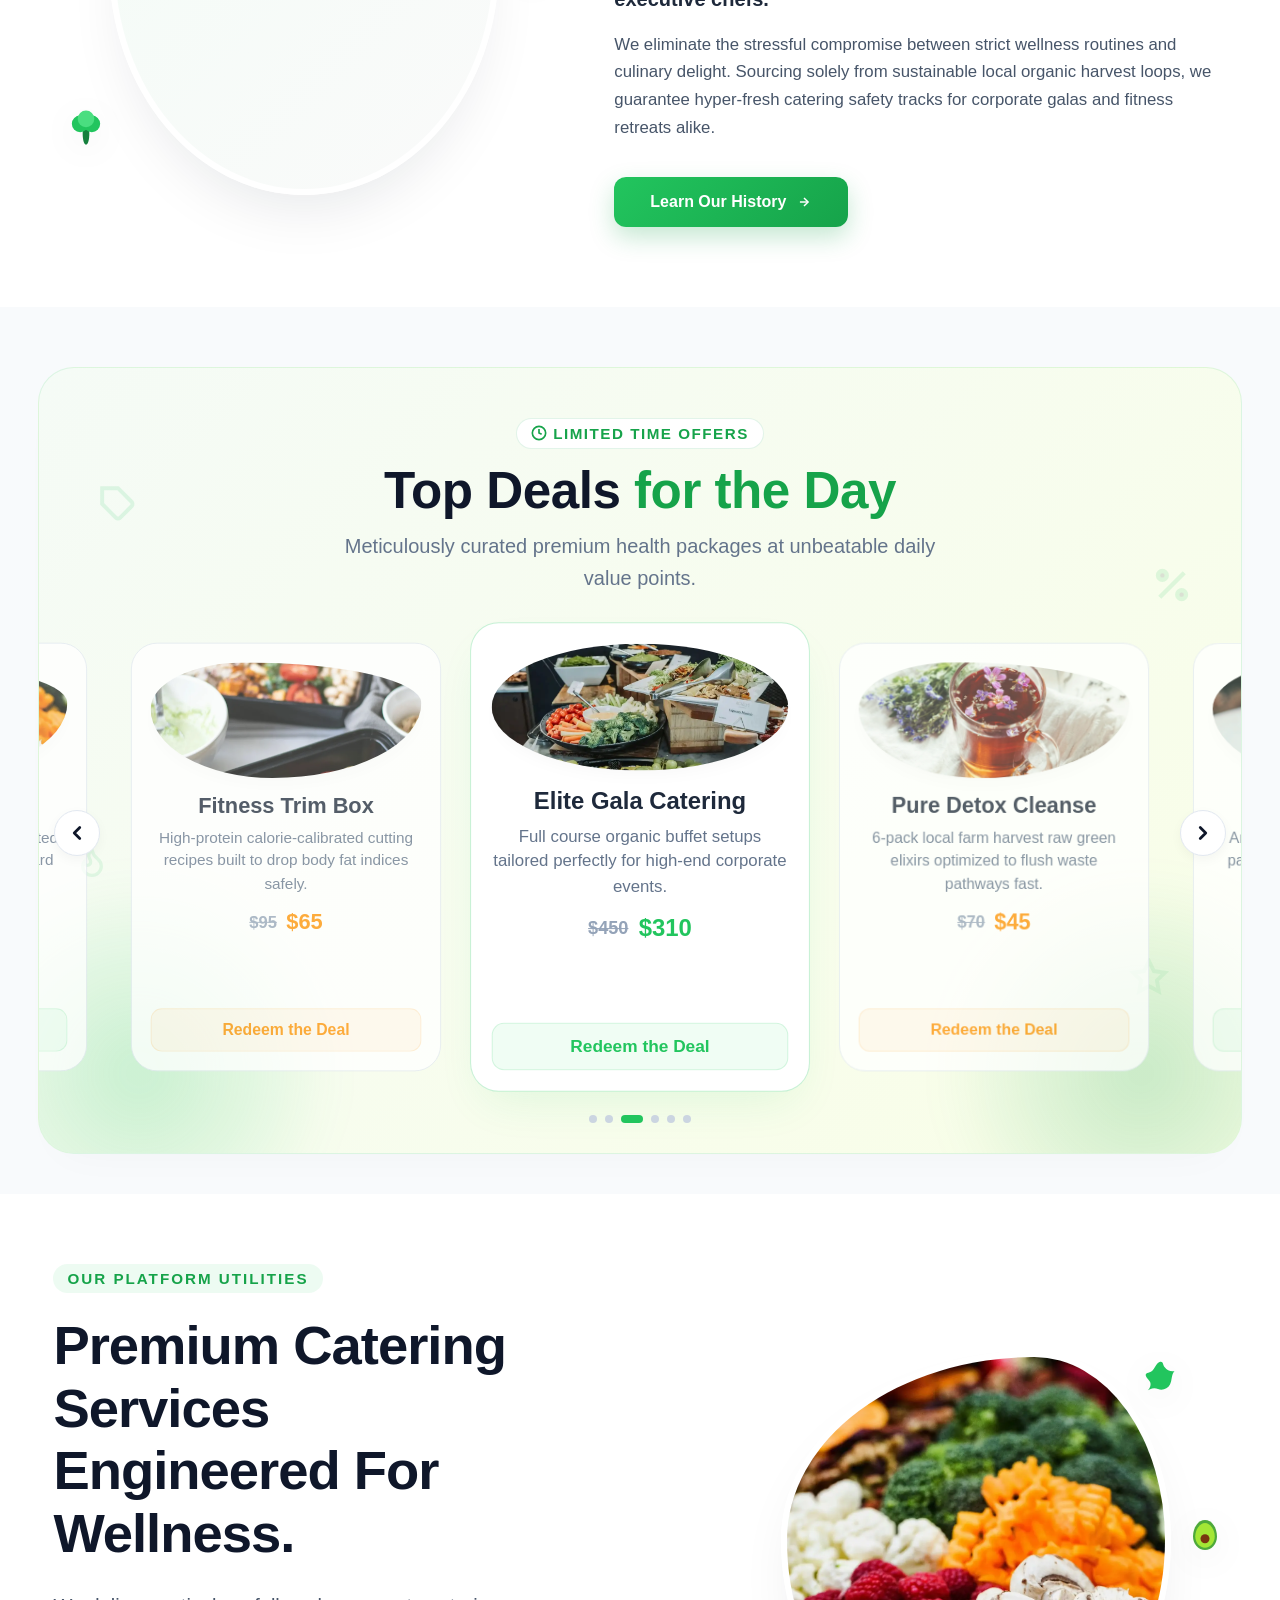
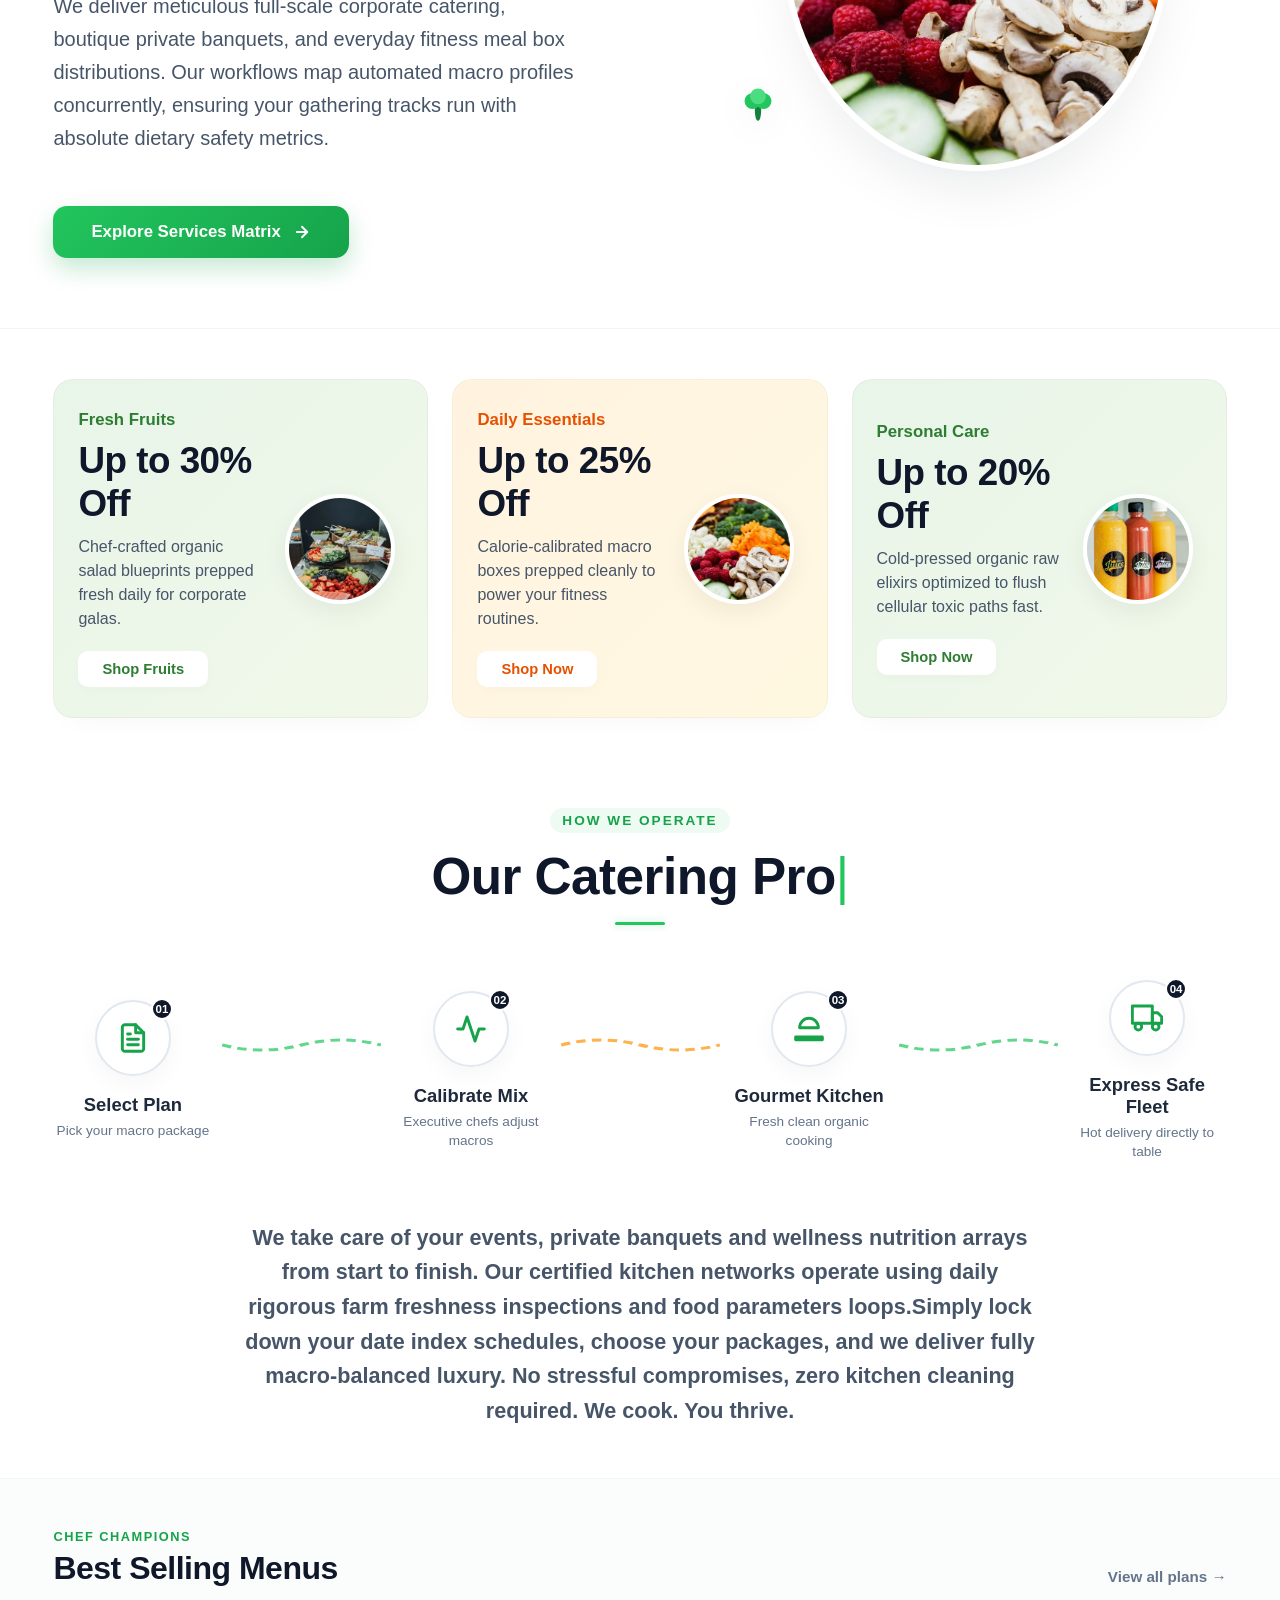
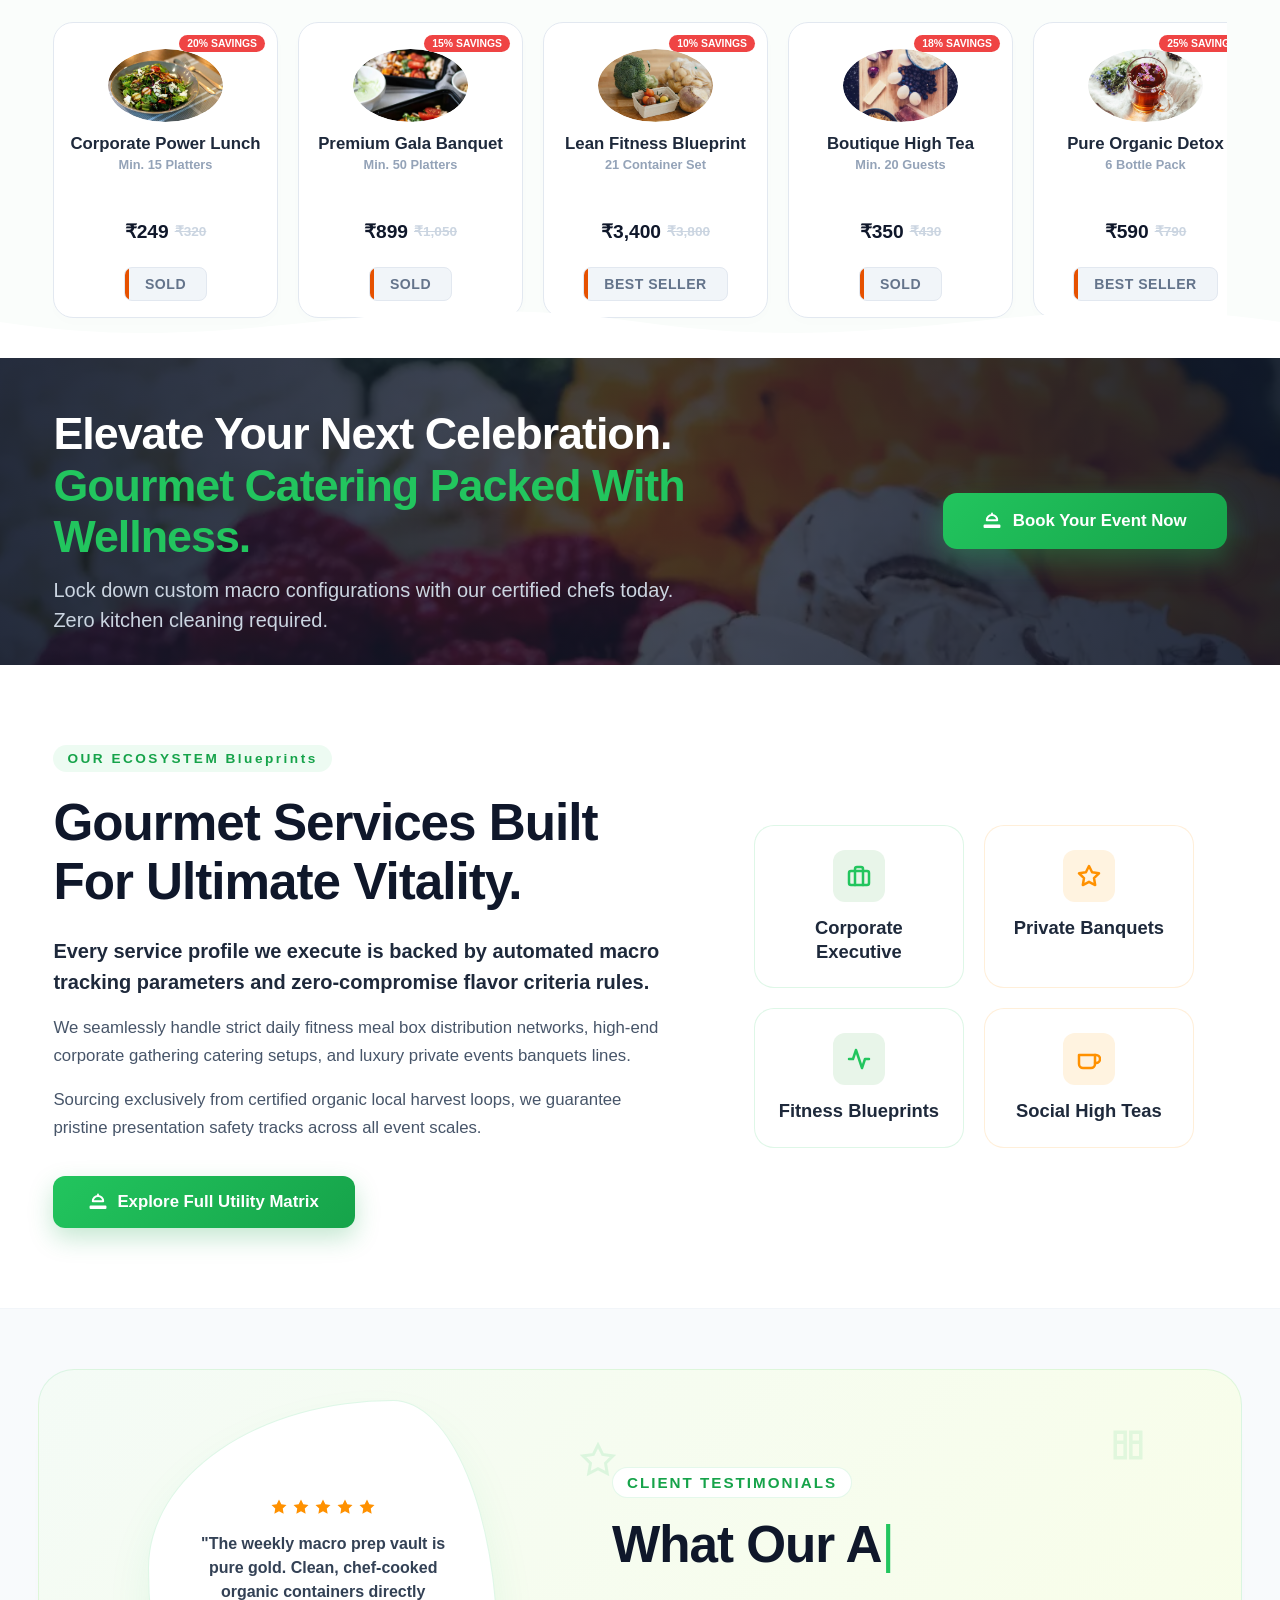
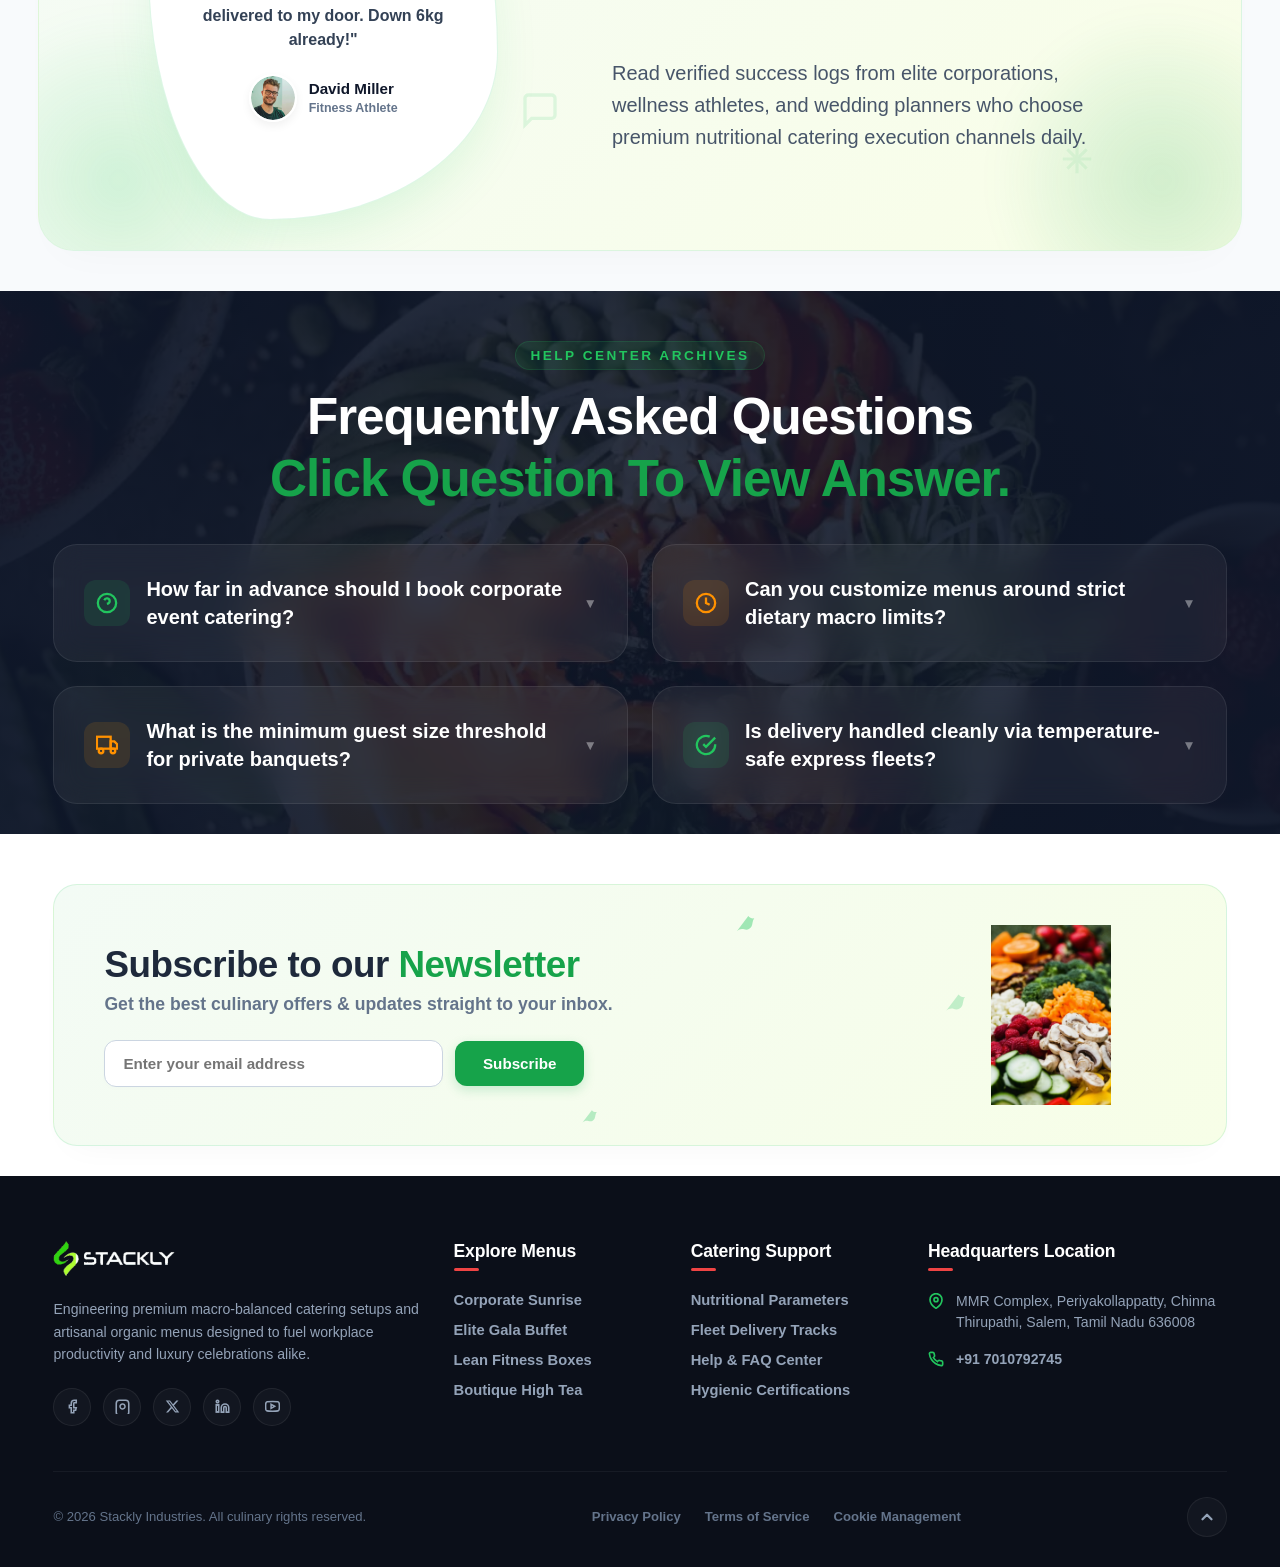
==== commit 6f840a21: "phone number changed" ====
--- a/index.html
+++ b/index.html
@@ -5608,7 +5608,7 @@
             <div class="matrix-icon-wrap text-green-accent">
               <svg width="16" height="16" viewBox="0 0 24 24" fill="none" stroke="currentColor" stroke-width="2.5"><path d="M22 16.92v3a2 2 0 0 1-2.18 2 19.79 19.79 0 0 1-8.63-3.07 19.5 19.7 0 0 1-6-6 19.79 19.79 0 0 1-3.07-8.67A2 2 0 0 1 4.11 2h3a2 2 0 0 1 2 1.72 12.84 12.84 0 0 0 .7 2.81 2 2 0 0 1-.45 2.11L8.09 9.91a16 16 0 0 0 6 6l1.27-1.27a2 2 0 0 1 2.11-.45 12.84 12.84 0 0 0 2.81.7A2 2 0 0 1 22 16.92z"/></svg>
             </div>
-            <p class="matrix-text"><a href="tel:+914271234567" class="matrix-interactive-link">+91 427 123 4567</a></p>
+            <p class="matrix-text"><a href="tel:+914271234567" class="matrix-interactive-link">+91 7010792745</a></p>
           </div>
         </div>
       </div>
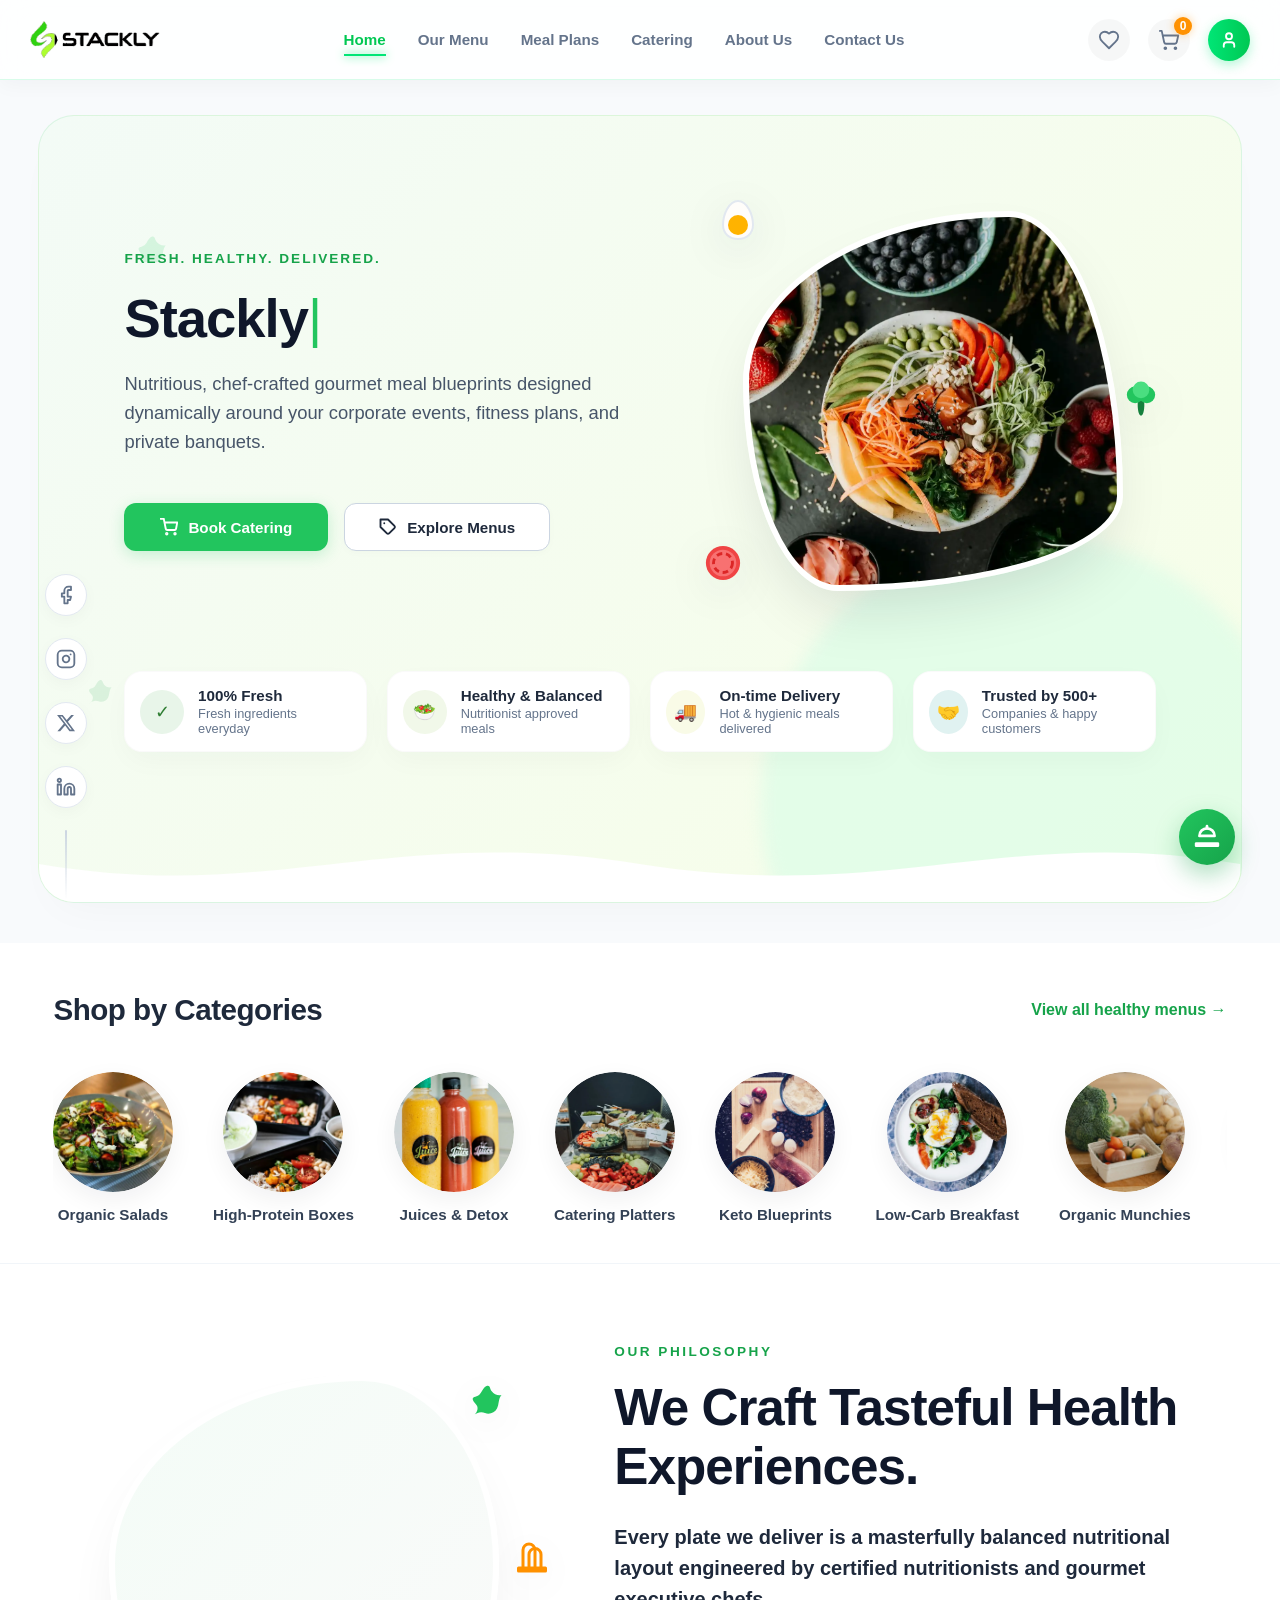
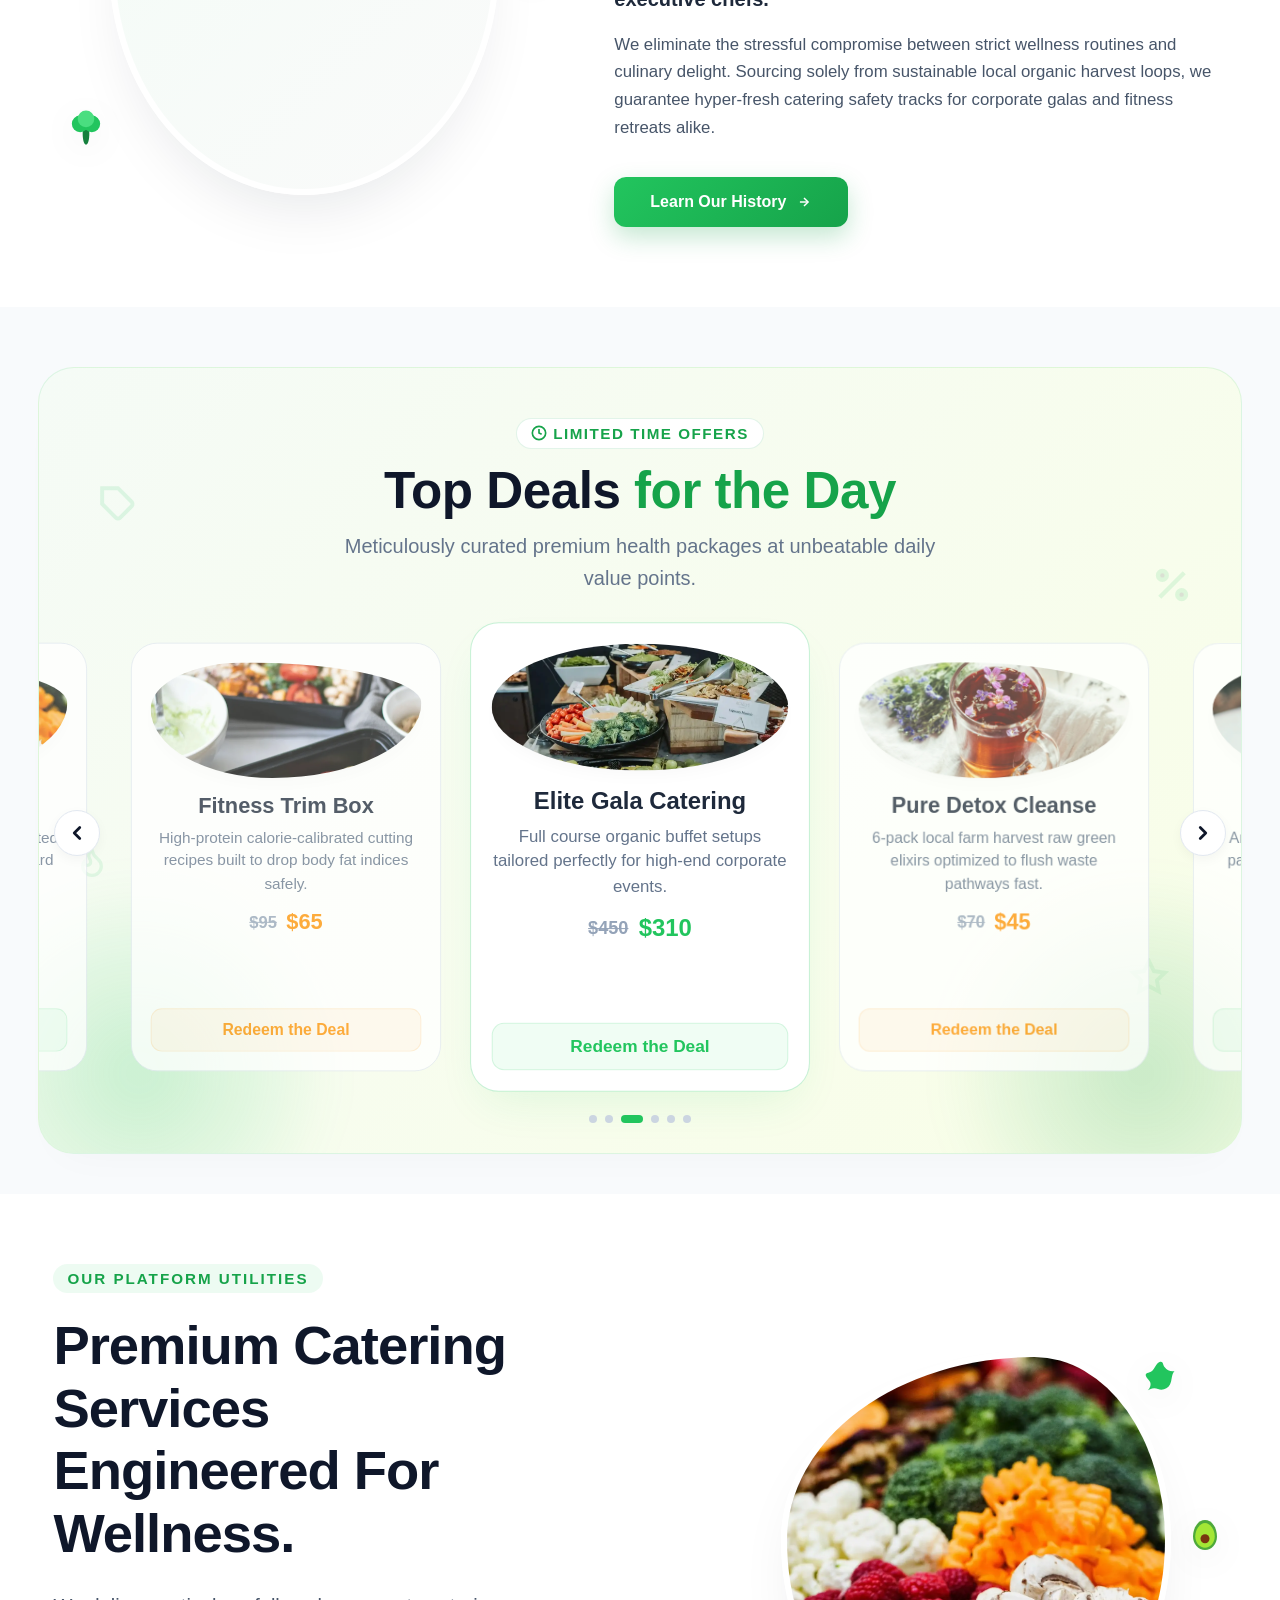
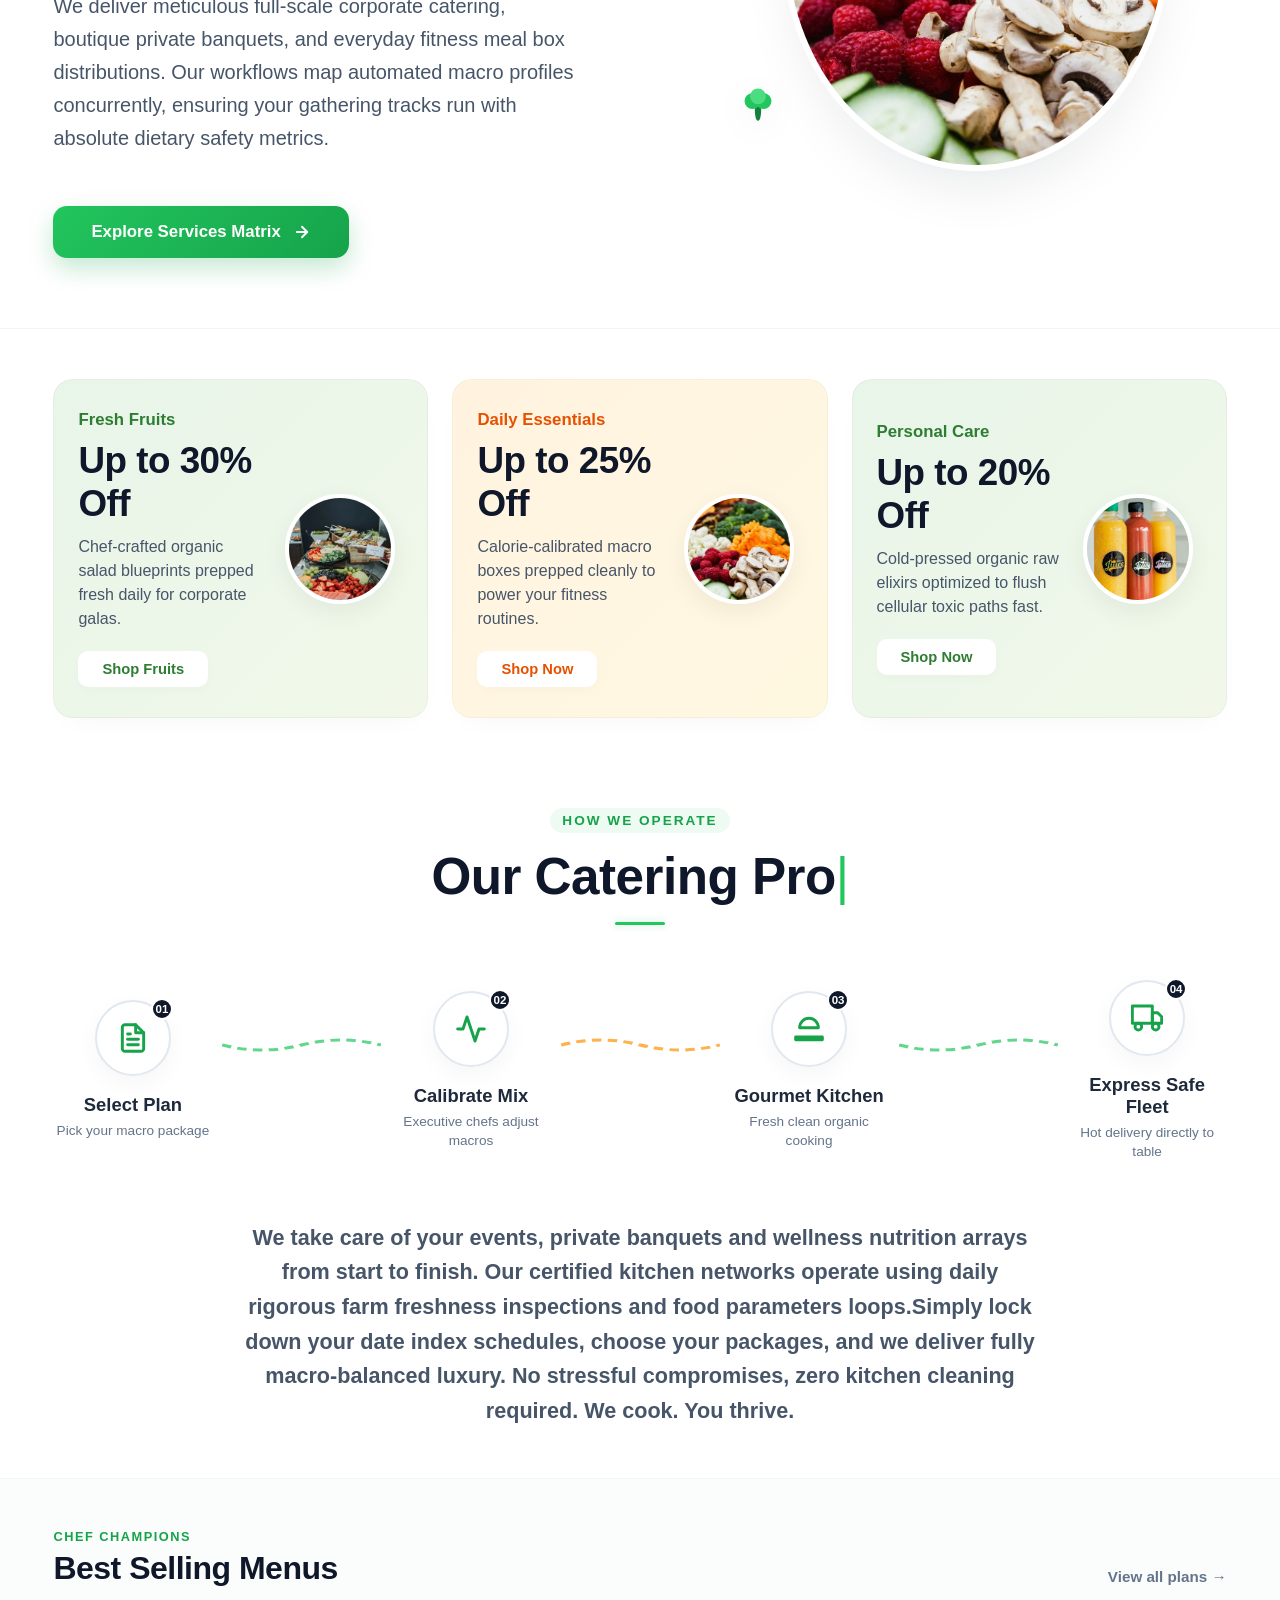
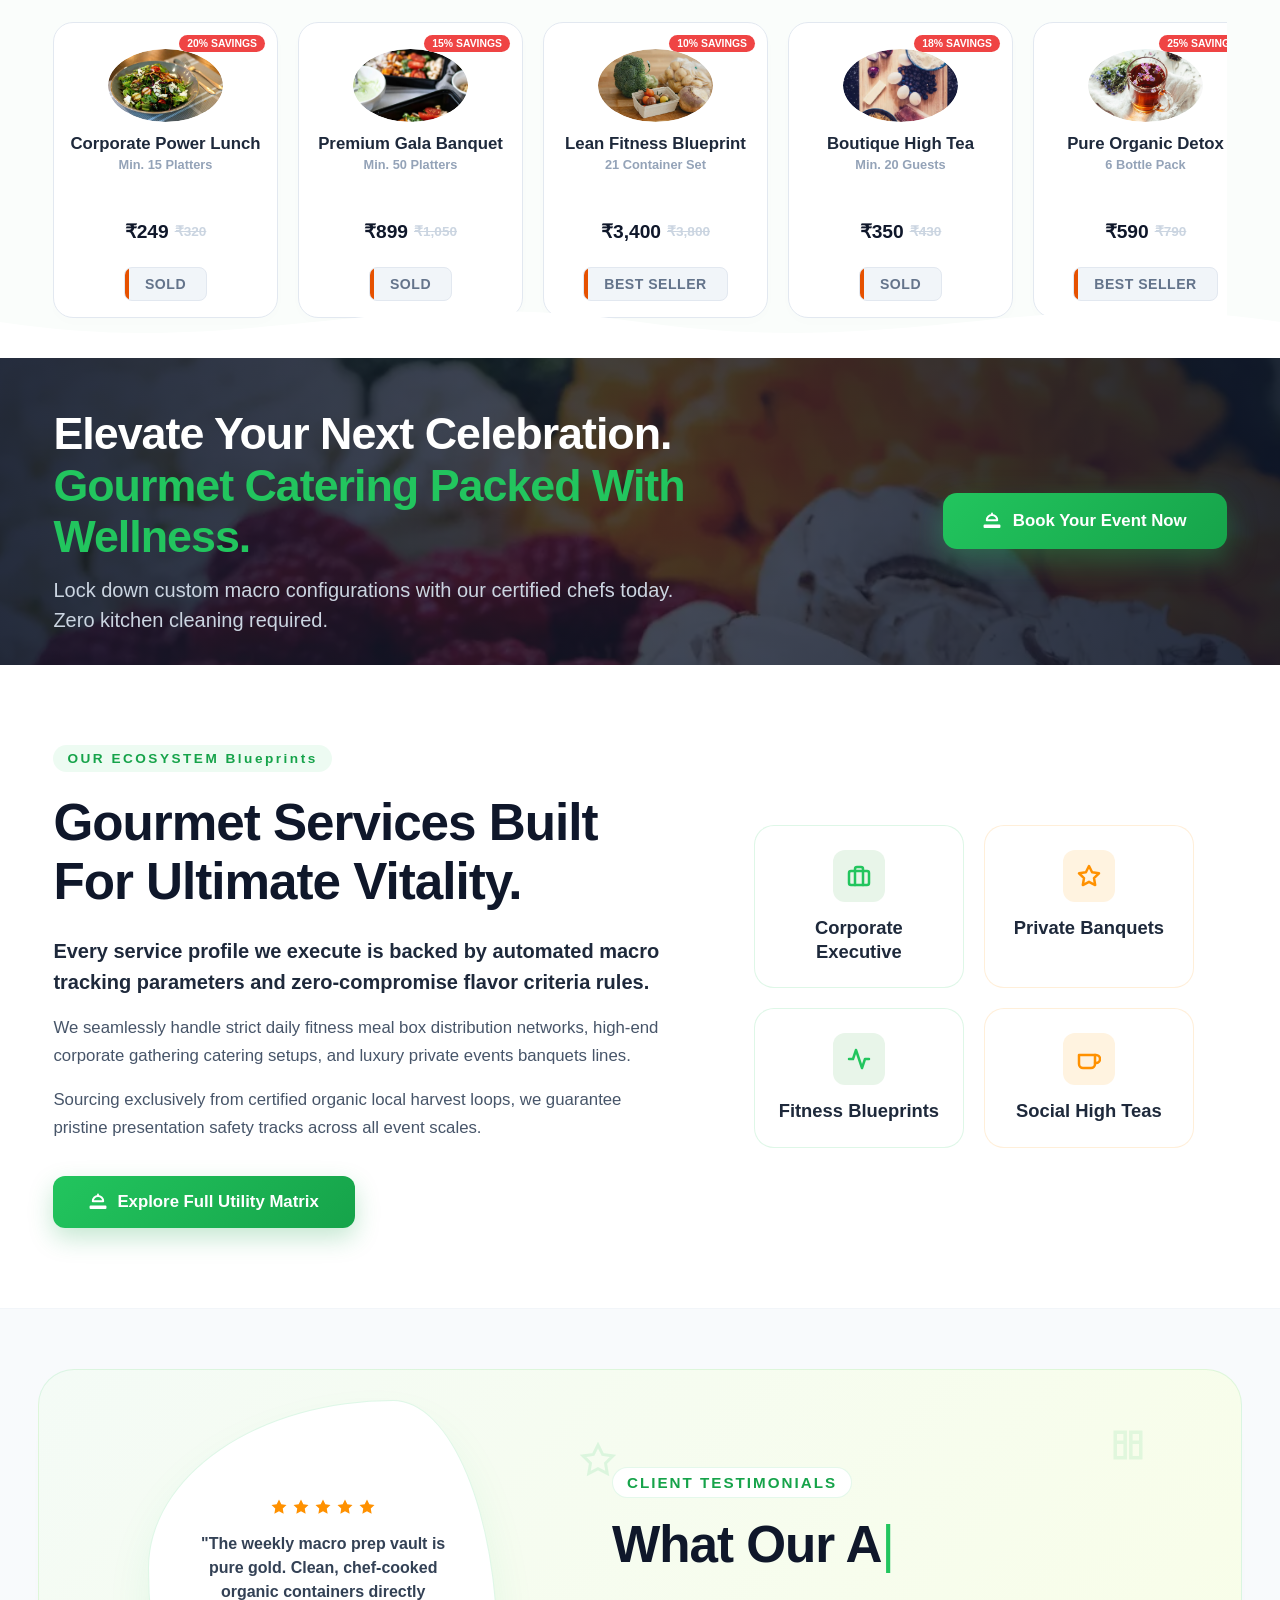
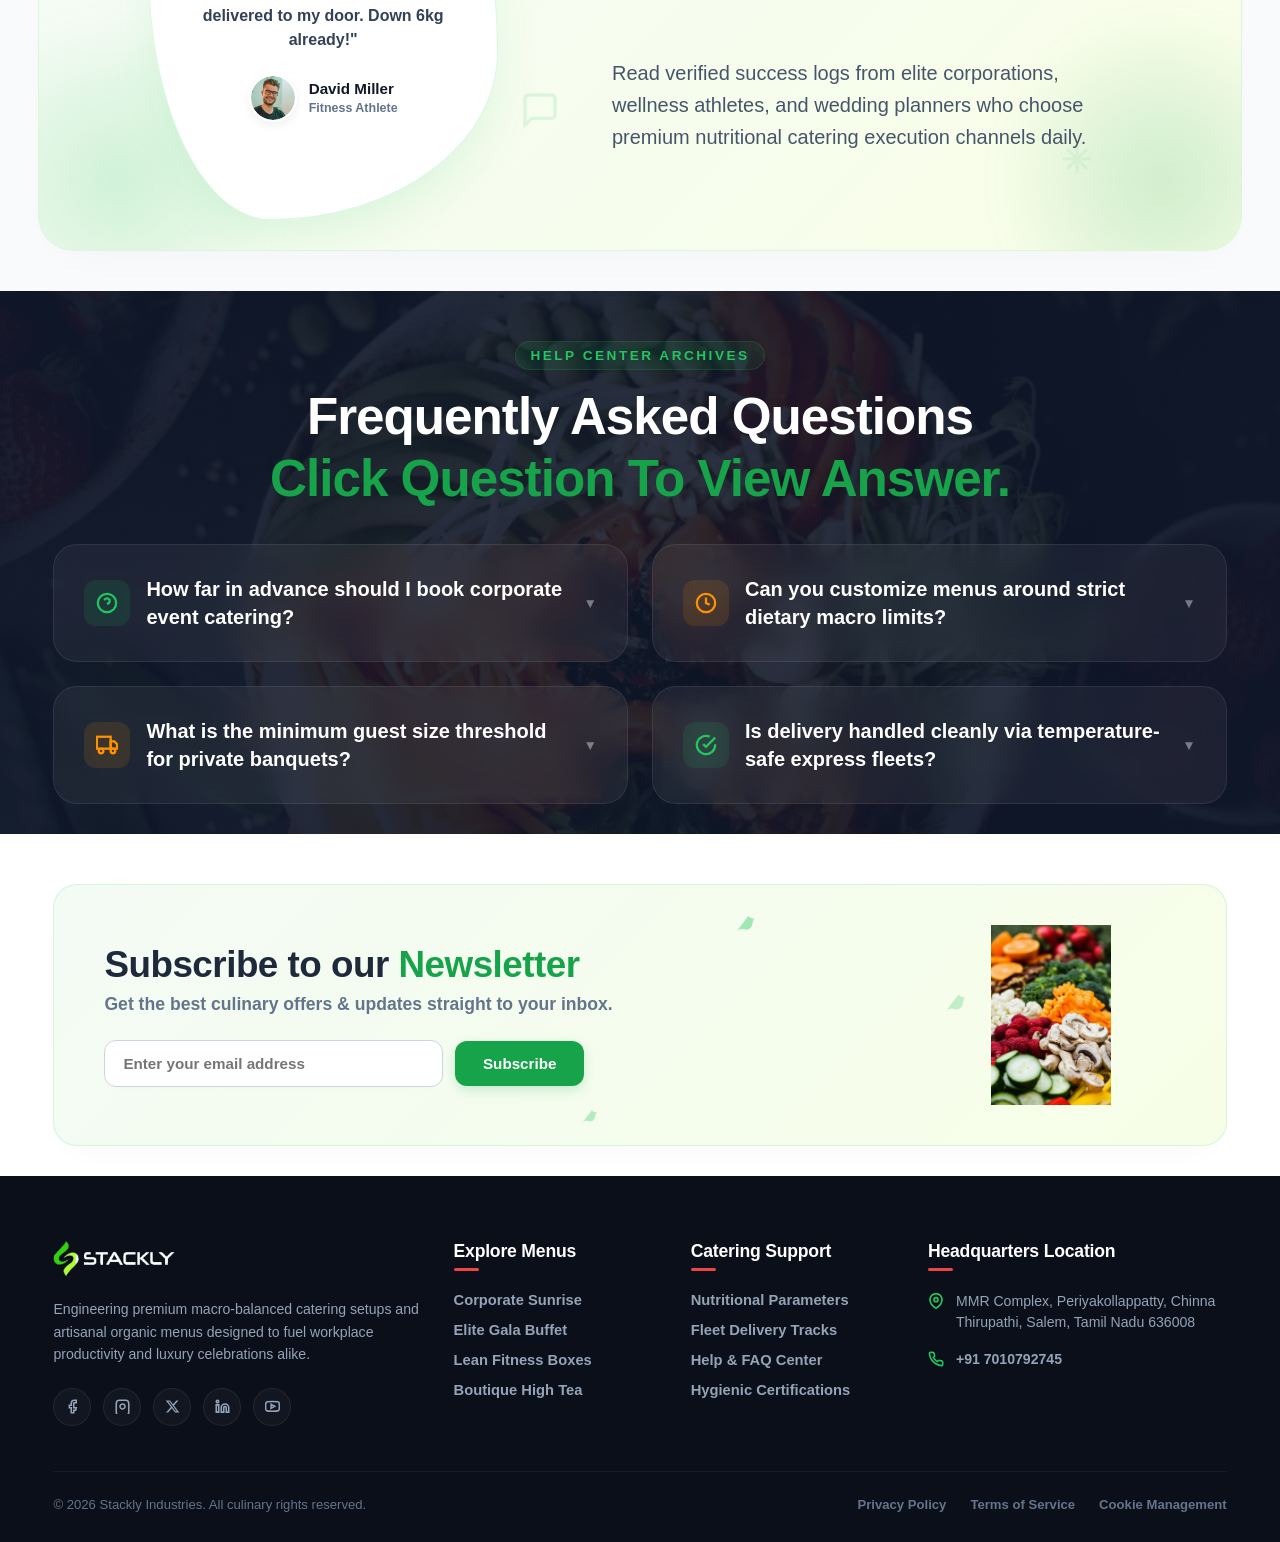
==== commit 0a83ff01: "arrow fly to top removed" ====
--- a/index.html
+++ b/index.html
@@ -5625,10 +5625,7 @@
         <a href="404.html">Cookie Management</a>
       </div>
 
-      <!-- FLOATING BACK-TO-TOP CHRONO HANDLE LINK BUTTON -->
-      <button class="footer-scroll-top-btn" onclick="executeScrollToTop(event)" title="Fly back to top">
-        <svg width="18" height="18" viewBox="0 0 24 24" fill="none" stroke="currentColor" stroke-width="3" stroke-linecap="round" stroke-linejoin="round"><polyline points="18 15 12 9 6 15"/></svg>
-      </button>
+     
     </div>
 
   </div>
